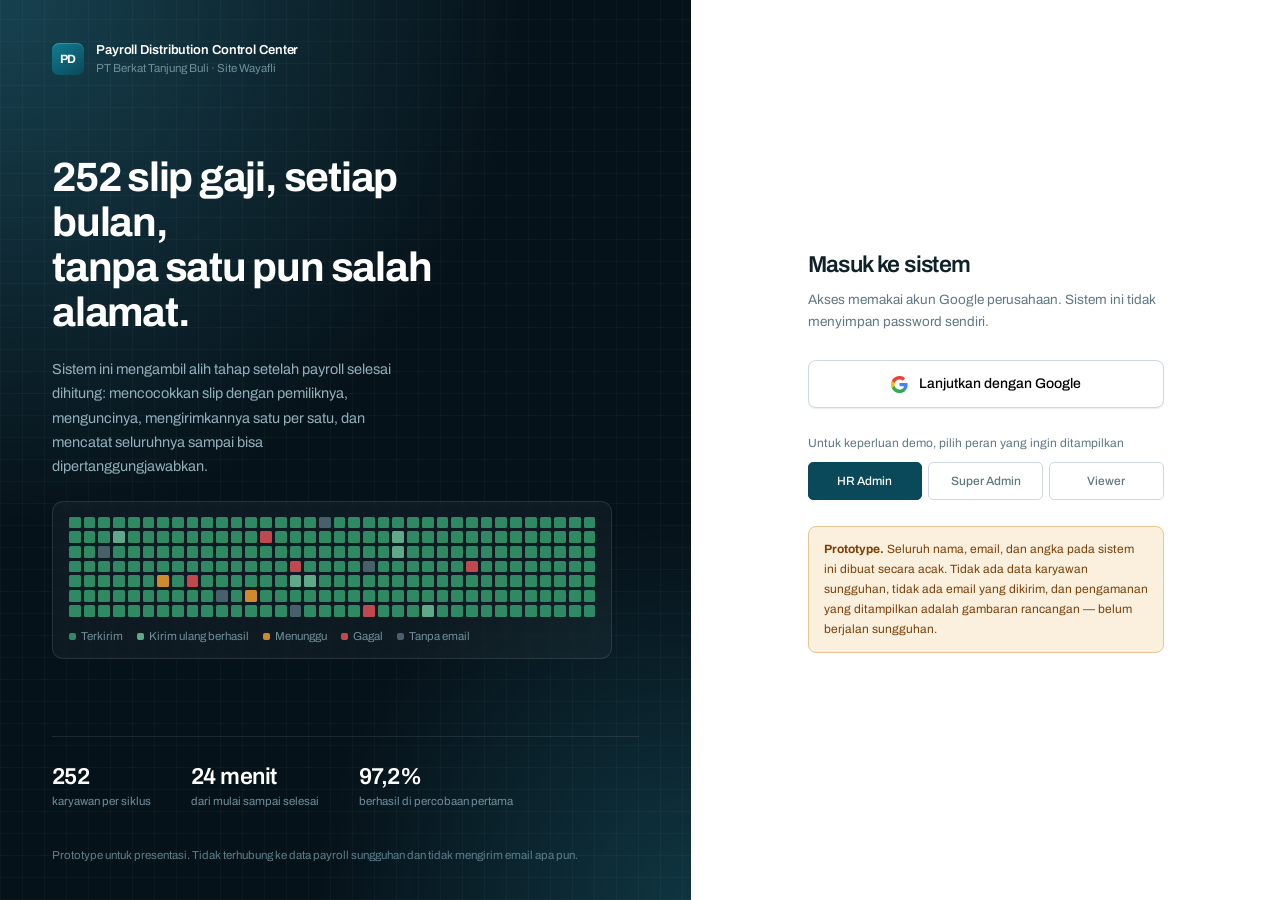
==== index.html @ 2fb419b3 "Add files via upload" ====
<!DOCTYPE html>
<html lang="id">
<head>
<!-- =====================================================================
     VERSI SATU BERKAS — seluruh CSS dan JavaScript sudah di dalam sini.
     Cukup unggah berkas ini saja. Tidak butuh folder assets.
     Dihasilkan oleh build.py dari src/index.src.html + assets/
     ===================================================================== -->
<!-- =====================================================================
     VERSI SATU BERKAS — seluruh CSS dan JavaScript sudah di dalam sini.
     Cukup unggah berkas ini saja. Tidak butuh folder assets.
     Kode sumber terpisah ada di folder assets/ untuk pengembangan lanjutan.
     ===================================================================== -->
<meta charset="utf-8">
<meta name="viewport" content="width=device-width, initial-scale=1">
<title>Payroll Distribution Control Center — PT Berkat Tanjung Buli</title>
<meta name="description" content="Prototype sistem distribusi dan pemantauan slip gaji. Seluruh data pada halaman ini adalah data contoh.">
<meta name="robots" content="noindex">
<link rel="icon" href="data:image/svg+xml,<svg xmlns='http://www.w3.org/2000/svg' viewBox='0 0 32 32'><rect width='32' height='32' rx='6' fill='%230e6b7e'/><text x='16' y='22' font-family='system-ui' font-size='14' font-weight='700' fill='white' text-anchor='middle'>PD</text></svg>">
<link rel="preconnect" href="https://fonts.googleapis.com">
<link rel="preconnect" href="https://fonts.gstatic.com" crossorigin>
<link rel="stylesheet" href="https://fonts.googleapis.com/css2?family=Archivo:wght@400;500;600;700&family=IBM+Plex+Mono:wght@400;500&display=swap">
<style>
/* ==========================================================================
   Payroll Distribution Control Center
   PT Berkat Tanjung Buli · prototype

   Arah desain: ruang kendali industrial, bukan dashboard SaaS generik.
   Tipografi Archivo — grotesque yang dipakai pada papan penanda dan rambu,
   dipasangkan dengan IBM Plex Mono untuk kode alat dan ID karyawan.
   ========================================================================== */

:root {
  /* Petrol gelap — diambil dari warna baja teroksidasi */
  --ink-950: #061219;
  --ink-900: #0a1b23;
  --ink-800: #102b35;
  --ink-750: #143a47;
  --ink-700: #1a4756;
  --ink-600: #2a6072;

  --petrol-700: #0a4959;
  --petrol-600: #0d6274;
  --petrol-500: #117d93;
  --petrol-400: #2a9cb3;
  --petrol-100: #cfe6eb;
  --petrol-050: #ecf5f7;

  --paper: #eff3f4;
  --surface: #ffffff;
  --surface-2: #f7fafb;
  --line: #e2e9ec;
  --line-2: #ccd9de;

  --text: #0f2129;
  --text-2: #3c5661;
  --muted: #5f7883;
  --faint: #8ca2ac;

  --green: #17694a;
  --green-500: #2f8a63;
  --green-bg: #e4f2eb;
  --green-line: #a6d3c0;
  --ochre: #a8570a;
  --ochre-500: #d08a2e;
  --ochre-bg: #fbefdd;
  --ochre-line: #e7c694;
  --red: #9e2229;
  --red-500: #c0484f;
  --red-bg: #fbeaeb;
  --red-line: #e5b4b7;
  --blue: #1d5a9e;
  --blue-bg: #e8f0f8;
  --blue-line: #b5cae4;
  --slate-bg: #e6ecef;

  --r-sm: 5px;
  --r: 8px;
  --r-lg: 11px;
  --r-pill: 999px;

  --rail: 244px;
  --topbar: 62px;

  --sh-1: 0 1px 2px rgba(10, 27, 35, .05), 0 1px 1px rgba(10, 27, 35, .03);
  --sh-2: 0 2px 6px rgba(10, 27, 35, .07), 0 1px 2px rgba(10, 27, 35, .04);
  --sh-3: 0 18px 44px rgba(6, 18, 25, .2), 0 4px 12px rgba(6, 18, 25, .12);

  --font: 'Archivo', ui-sans-serif, -apple-system, BlinkMacSystemFont, 'Segoe UI', Roboto, Arial, sans-serif;
  --mono: 'IBM Plex Mono', ui-monospace, SFMono-Regular, Menlo, Consolas, monospace;
}

* { box-sizing: border-box; }
html, body { height: 100%; }

body {
  margin: 0;
  font-family: var(--font);
  background: var(--paper);
  color: var(--text);
  font-size: 13.5px;
  line-height: 1.55;
  -webkit-font-smoothing: antialiased;
  -moz-osx-font-smoothing: grayscale;
}

table, .num, .kpi-value, .metric b, input, .badge, .col-code, .col-num,
.stat b, .run-stat b, .ctx-item b { font-variant-numeric: tabular-nums; }

h1, h2, h3, h4 { margin: 0; font-weight: 600; letter-spacing: -.014em; }
p { margin: 0 0 10px; }
a { color: var(--petrol-600); }

:focus-visible {
  outline: 2px solid var(--petrol-500);
  outline-offset: 2px;
  border-radius: 3px;
}

@media (prefers-reduced-motion: reduce) {
  *, *::before, *::after {
    animation-duration: .001ms !important;
    animation-iteration-count: 1 !important;
    transition-duration: .001ms !important;
  }
}

/* ==========================================================================
   HALAMAN DEPAN
   ========================================================================== */

.signin {
  min-height: 100vh;
  display: grid;
  grid-template-columns: 1.08fr .92fr;
  background: var(--ink-950);
}

.signin-brand {
  padding: 40px 52px 36px;
  color: #b9d2d9;
  display: flex;
  flex-direction: column;
  gap: 34px;
  position: relative;
  overflow: hidden;
  background:
    radial-gradient(130% 100% at 0% 0%, #17414f 0%, rgba(6, 18, 25, 0) 58%),
    radial-gradient(90% 70% at 100% 100%, #0f3541 0%, rgba(6, 18, 25, 0) 60%),
    var(--ink-950);
}

/* Kisi halus di latar — meniru papan penanda logam berlubang */
.signin-brand::before {
  content: "";
  position: absolute;
  inset: 0;
  background-image:
    repeating-linear-gradient(90deg, rgba(255, 255, 255, .028) 0 1px, transparent 1px 22px),
    repeating-linear-gradient(0deg, rgba(255, 255, 255, .028) 0 1px, transparent 1px 22px);
  pointer-events: none;
}
.signin-brand > * { position: relative; z-index: 1; }

.signin-mark { display: flex; align-items: center; gap: 12px; }
.signin-mark-text b {
  display: block;
  color: #fff;
  font-weight: 600;
  font-size: 13px;
  letter-spacing: -.008em;
}
.signin-mark-text span { display: block; font-size: 11.5px; color: #6d8f9a; }

.signin-hero { flex: 1; display: flex; flex-direction: column; justify-content: center; gap: 22px; }

.signin-hero h1 {
  font-size: clamp(30px, 3.2vw, 44px);
  line-height: 1.1;
  font-weight: 700;
  color: #fff;
  letter-spacing: -.03em;
  max-width: 17ch;
}
.signin-hero h1 em {
  font-style: normal;
  display: block;
}
.signin-hero > p {
  font-size: 14.5px;
  line-height: 1.68;
  color: #92b0ba;
  max-width: 46ch;
  margin: 0;
}

/* Papan sel dipakai sebagai gambar utama — inilah produknya */
.hero-board-wrap {
  border: 1px solid rgba(255, 255, 255, .1);
  border-radius: var(--r-lg);
  padding: 15px 16px 13px;
  background: rgba(255, 255, 255, .035);
  backdrop-filter: blur(2px);
  max-width: 560px;
}
.hero-board {
  display: grid;
  grid-template-columns: repeat(36, 1fr);
  gap: 3px;
  margin-bottom: 11px;
}
.hero-board i {
  display: block;
  aspect-ratio: 1;
  border-radius: 1.5px;
  background: #2f8a63;
  opacity: 0;
  animation: cellIn .5s ease forwards;
}
.hero-board i[data-s="RETRY_SUCCESS"] { background: #5fa98a; }
.hero-board i[data-s="PENDING"] { background: #d08a2e; }
.hero-board i[data-s="FAILED"] { background: #c0484f; }
.hero-board i[data-s="EXCEPTION"] { background: #47606b; }
@keyframes cellIn { to { opacity: 1; } }

.hero-board-note {
  font-size: 11.5px;
  color: #6d8f9a;
  display: flex;
  flex-wrap: wrap;
  gap: 4px 14px;
}
.hero-board-note span { display: inline-flex; align-items: center; gap: 5px; }
.hero-board-note b { width: 7px; height: 7px; border-radius: 2px; display: inline-block; }

.signin-stats {
  display: flex;
  gap: 40px;
  flex-wrap: wrap;
  padding-top: 26px;
  border-top: 1px solid rgba(255, 255, 255, .09);
}
.signin-stats div b {
  display: block;
  font-size: 23px;
  font-weight: 600;
  color: #fff;
  letter-spacing: -.025em;
  line-height: 1.2;
}
.signin-stats div span { font-size: 11.5px; color: #6d8f9a; }

.signin-foot { font-size: 11.5px; color: #5c7e89; line-height: 1.6; }

/* Panel kanan */
.signin-panel {
  background: var(--surface);
  display: flex;
  align-items: center;
  justify-content: center;
  padding: 44px 40px;
}
.signin-card { width: 100%; max-width: 356px; }
.signin-card h2 { font-size: 23px; letter-spacing: -.026em; margin-bottom: 7px; }
.signin-card > p { color: var(--muted); font-size: 13.5px; line-height: 1.6; margin-bottom: 28px; }

.gbtn {
  width: 100%;
  display: flex;
  align-items: center;
  justify-content: center;
  gap: 11px;
  padding: 12px 16px;
  border: 1px solid var(--line-2);
  background: #fff;
  border-radius: var(--r);
  font: inherit;
  font-size: 14px;
  font-weight: 500;
  cursor: pointer;
  box-shadow: var(--sh-1);
  transition: border-color .14s, box-shadow .14s, transform .06s;
}
.gbtn:hover { border-color: var(--faint); box-shadow: var(--sh-2); }
.gbtn:active { transform: translateY(1px); }

.role-pick { margin-top: 26px; }
.role-pick > span { display: block; font-size: 12px; color: var(--muted); margin-bottom: 9px; }
.role-row { display: flex; gap: 6px; }
.role-row button {
  flex: 1;
  padding: 9px 6px;
  font: inherit;
  font-size: 12px;
  font-weight: 500;
  border: 1px solid var(--line-2);
  background: #fff;
  border-radius: var(--r-sm);
  cursor: pointer;
  color: var(--muted);
  transition: all .14s;
}
.role-row button:hover { border-color: var(--faint); color: var(--text); }
.role-row button[aria-pressed="true"] {
  background: var(--petrol-700);
  border-color: var(--petrol-700);
  color: #fff;
}

.signin-note {
  margin-top: 26px;
  padding: 13px 15px;
  background: var(--ochre-bg);
  border: 1px solid var(--ochre-line);
  border-radius: var(--r);
  font-size: 12px;
  line-height: 1.65;
  color: #7c4108;
}

/* ==========================================================================
   KERANGKA APLIKASI
   ========================================================================== */

.app { display: none; min-height: 100vh; }
.app.is-active { display: grid; grid-template-columns: var(--rail) 1fr; }

.rail {
  background: var(--ink-900);
  color: #9fbcc5;
  display: flex;
  flex-direction: column;
  position: sticky;
  top: 0;
  height: 100vh;
  overflow-y: auto;
  scrollbar-width: thin;
}
.rail::-webkit-scrollbar { width: 6px; }
.rail::-webkit-scrollbar-thumb { background: rgba(255, 255, 255, .12); border-radius: 3px; }

.rail-head {
  padding: 17px 18px;
  border-bottom: 1px solid rgba(255, 255, 255, .07);
  display: flex;
  gap: 11px;
  align-items: center;
}
.logo-mark {
  width: 32px; height: 32px;
  flex: none;
  border-radius: 7px;
  background: linear-gradient(145deg, var(--petrol-500), var(--petrol-700));
  display: grid;
  place-items: center;
  color: #fff;
  font-weight: 700;
  font-size: 12px;
  letter-spacing: -.02em;
  box-shadow: inset 0 1px 0 rgba(255, 255, 255, .18);
}
.rail-title { font-size: 12.5px; font-weight: 600; color: #fff; line-height: 1.32; letter-spacing: -.005em; }
.rail-sub { font-size: 10.5px; color: #64868f; margin-top: 2px; }

.nav { padding: 14px 11px; flex: 1; }
.nav-group { margin-bottom: 18px; }
.nav-group > span {
  display: block;
  font-size: 11px;
  font-weight: 500;
  color: #547680;
  padding: 0 9px 8px;
}
.nav a {
  display: flex;
  align-items: center;
  gap: 10px;
  padding: 8px 10px;
  margin-bottom: 2px;
  border-radius: var(--r-sm);
  color: #9fbcc5;
  text-decoration: none;
  font-size: 13px;
  position: relative;
  transition: background .13s, color .13s;
}
.nav a:hover { background: rgba(255, 255, 255, .06); color: #e0eef1; }
.nav a.is-current {
  background: linear-gradient(90deg, rgba(17, 125, 147, .34), rgba(17, 125, 147, .13));
  color: #fff;
  font-weight: 500;
}
.nav a.is-current::before {
  content: "";
  position: absolute;
  left: -11px; top: 7px; bottom: 7px;
  width: 3px;
  border-radius: 0 3px 3px 0;
  background: var(--petrol-400);
}
.nav a svg { flex: none; opacity: .75; }
.nav a.is-current svg { opacity: 1; color: var(--petrol-400); }
.nav-count {
  margin-left: auto;
  font-size: 10.5px;
  font-weight: 600;
  background: var(--red-500);
  color: #fff;
  border-radius: var(--r-pill);
  padding: 1px 6px;
  min-width: 19px;
  text-align: center;
}

.rail-foot {
  padding: 13px 15px;
  border-top: 1px solid rgba(255, 255, 255, .07);
  font-size: 11px;
  color: #64868f;
}
.rail-user { display: flex; align-items: center; gap: 10px; margin-bottom: 11px; }
.avatar {
  width: 30px; height: 30px;
  border-radius: 50%;
  background: linear-gradient(145deg, var(--ink-600), var(--ink-750));
  display: grid;
  place-items: center;
  color: #d3e6ea;
  font-size: 11px;
  font-weight: 600;
  flex: none;
}
.rail-user b { display: block; color: #dbedf0; font-size: 12.5px; font-weight: 500; }
.rail-user span { font-size: 10.5px; }
.rail-foot button {
  background: none; border: 0; color: #64868f; font: inherit; font-size: 11px;
  padding: 0; cursor: pointer; text-decoration: underline;
}
.rail-foot button:hover { color: #9fbcc5; }

.main { min-width: 0; display: flex; flex-direction: column; }

.topbar {
  min-height: var(--topbar);
  background: rgba(255, 255, 255, .88);
  backdrop-filter: saturate(160%) blur(10px);
  border-bottom: 1px solid var(--line);
  display: flex;
  align-items: center;
  gap: 14px;
  padding: 0 26px;
  position: sticky;
  top: 0;
  z-index: 40;
}
.topbar h1 { font-size: 17px; letter-spacing: -.022em; }
.topbar-context { margin-left: auto; display: flex; align-items: center; gap: 22px; }
.ctx-item { display: flex; flex-direction: column; line-height: 1.34; }
.ctx-item span { font-size: 10.5px; color: var(--faint); }
.ctx-item b { font-weight: 600; color: var(--text); font-size: 12.5px; }

.demo-flag {
  display: inline-flex; align-items: center; gap: 6px;
  background: var(--ochre-bg);
  border: 1px solid var(--ochre-line);
  color: #7c4108;
  font-size: 11px; font-weight: 600;
  padding: 3px 10px;
  border-radius: var(--r-pill);
}
.demo-flag i {
  width: 6px; height: 6px; border-radius: 50%;
  background: var(--ochre-500); font-style: normal;
}

.view { padding: 24px 26px 64px; flex: 1; }
.view-intro { max-width: 76ch; color: var(--muted); font-size: 13.5px; line-height: 1.68; margin-bottom: 20px; }

/* ==========================================================================
   KARTU
   ========================================================================== */

.card {
  background: var(--surface);
  border: 1px solid var(--line);
  border-radius: var(--r-lg);
  box-shadow: var(--sh-1);
}
.card-head {
  padding: 15px 18px;
  border-bottom: 1px solid var(--line);
  display: flex;
  align-items: center;
  gap: 12px;
}
.card-head h3 { font-size: 14px; letter-spacing: -.012em; }
.card-head p { margin: 3px 0 0; font-size: 12.5px; color: var(--muted); line-height: 1.5; }
.card-head .spacer { margin-left: auto; }
.card-body { padding: 18px; }

.grid { display: grid; gap: 16px; }
.g-4 { grid-template-columns: repeat(4, minmax(0, 1fr)); }
.g-3 { grid-template-columns: repeat(3, minmax(0, 1fr)); }
.g-2 { grid-template-columns: repeat(2, minmax(0, 1fr)); }
.g-3-1 { grid-template-columns: minmax(0, 2.05fr) minmax(0, 1fr); }
.g-1-1 { grid-template-columns: minmax(0, 1fr) minmax(0, 1fr); }
.stack { display: grid; gap: 16px; }

/* KPI */
.kpi {
  background: var(--surface);
  border: 1px solid var(--line);
  border-radius: var(--r-lg);
  padding: 15px 17px 16px;
  box-shadow: var(--sh-1);
}
.kpi-label {
  font-size: 12px;
  color: var(--muted);
  display: flex;
  align-items: center;
  gap: 7px;
}
.kpi-label::before {
  content: "";
  width: 7px; height: 7px;
  border-radius: 50%;
  background: var(--line-2);
  flex: none;
}
.kpi.k-main .kpi-label::before { background: var(--petrol-500); }
.kpi.k-good .kpi-label::before { background: var(--green-500); }
.kpi.k-warn .kpi-label::before { background: var(--ochre-500); }
.kpi.k-bad .kpi-label::before { background: var(--red-500); }
.kpi-value {
  font-size: 31px;
  font-weight: 600;
  letter-spacing: -.035em;
  line-height: 1.14;
  margin-top: 5px;
}
.kpi-foot { font-size: 11.5px; color: var(--faint); margin-top: 3px; }
.kpi-foot b { color: var(--text-2); font-weight: 600; }

/* ==========================================================================
   PAPAN SEL
   ========================================================================== */

.board-wrap { padding: 18px; }
.board {
  display: grid;
  grid-template-columns: repeat(auto-fill, minmax(14px, 1fr));
  gap: 3px;
}
.board i {
  display: block;
  aspect-ratio: 1;
  border-radius: 2px;
  background: var(--slate-bg);
  transition: transform .12s ease;
  cursor: pointer;
}
.board i[data-s="SENT"] { background: var(--green-500); }
.board i[data-s="RETRY_SUCCESS"] { background: #5fa98a; }
.board i[data-s="PENDING"] { background: var(--ochre-500); }
.board i[data-s="FAILED"] { background: var(--red-500); }
.board i[data-s="QUEUED"] { background: #c6d2d7; }
.board i[data-s="EXCEPTION"] {
  background: repeating-linear-gradient(45deg, #b4c3c9 0 2px, #e2e9ec 2px 4px);
}
.board i:hover {
  transform: scale(1.7);
  position: relative;
  z-index: 2;
  box-shadow: 0 2px 7px rgba(6, 18, 25, .3);
}
.board i.is-fresh { animation: pop .34s ease; }
@keyframes pop {
  0% { transform: scale(.25); opacity: .25; }
  62% { transform: scale(1.55); }
  100% { transform: scale(1); opacity: 1; }
}

.board-legend {
  display: flex; flex-wrap: wrap; gap: 8px 18px;
  padding: 13px 18px;
  border-top: 1px solid var(--line);
  font-size: 11.5px;
  color: var(--muted);
}
.board-legend span { display: inline-flex; align-items: center; gap: 6px; }
.board-legend b { width: 9px; height: 9px; border-radius: 2px; display: inline-block; }

.segbar {
  display: flex; height: 9px;
  border-radius: var(--r-pill);
  overflow: hidden;
  background: var(--slate-bg);
}
.segbar > span { display: block; height: 100%; }
.seg-sent { background: var(--green-500); }
.seg-retry { background: #5fa98a; }
.seg-pending { background: var(--ochre-500); }
.seg-failed { background: var(--red-500); }
.seg-queued { background: #c6d2d7; }

.divbar { display: grid; gap: 11px; }
.divbar-row {
  display: grid;
  grid-template-columns: 160px 1fr 72px;
  align-items: center; gap: 14px; font-size: 12.5px;
}
.divbar-row > span:first-child {
  color: var(--text-2);
  overflow: hidden; text-overflow: ellipsis; white-space: nowrap;
}
.divbar-row > span:last-child { text-align: right; color: var(--muted); font-size: 11.5px; }

/* ==========================================================================
   BADGE
   ========================================================================== */

.badge {
  display: inline-flex; align-items: center; gap: 5px;
  font-size: 10.5px; font-weight: 600;
  padding: 3px 9px;
  border-radius: var(--r-pill);
  border: 1px solid transparent;
  white-space: nowrap;
  letter-spacing: .02em;
}
.b-sent { background: var(--green-bg); color: var(--green); border-color: var(--green-line); }
.b-pending { background: var(--ochre-bg); color: var(--ochre); border-color: var(--ochre-line); }
.b-failed { background: var(--red-bg); color: var(--red); border-color: var(--red-line); }
.b-retrying { background: var(--blue-bg); color: var(--blue); border-color: var(--blue-line); }
.b-neutral { background: var(--slate-bg); color: var(--muted); border-color: var(--line-2); }
.b-info { background: var(--petrol-050); color: var(--petrol-700); border-color: var(--petrol-100); }
.dot { width: 5px; height: 5px; border-radius: 50%; background: currentColor; flex: none; }

.chip {
  display: inline-block; font-size: 11px;
  padding: 1px 8px;
  border-radius: var(--r-pill);
  background: var(--surface-2);
  border: 1px solid var(--line);
  color: var(--muted);
}

/* ==========================================================================
   TABEL
   ========================================================================== */

.table-scroll { overflow-x: auto; }
table.data { width: 100%; border-collapse: collapse; font-size: 12.5px; }
table.data thead th {
  text-align: left;
  font-weight: 600;
  font-size: 11.5px;
  color: var(--muted);
  padding: 10px 14px;
  border-bottom: 1px solid var(--line);
  background: var(--surface-2);
  white-space: nowrap;
  position: sticky; top: 0; z-index: 1;
}
table.data thead th.sortable { cursor: pointer; user-select: none; }
table.data thead th.sortable:hover { color: var(--text); background: #f0f5f6; }
table.data thead th .arrow { opacity: .5; font-size: 8px; margin-left: 4px; }
table.data tbody td {
  padding: 11px 14px;
  border-bottom: 1px solid var(--line);
  vertical-align: middle;
}
table.data tbody tr:last-child td { border-bottom: 0; }
table.data tbody tr:hover { background: var(--surface-2); }
table.data tbody tr.clickable { cursor: pointer; }
table.data .col-code { font-family: var(--mono); font-size: 11px; color: var(--muted); white-space: nowrap; }
table.data .col-name { font-weight: 500; }
table.data .col-email { color: var(--muted); max-width: 220px; overflow: hidden; text-overflow: ellipsis; white-space: nowrap; }
table.data .col-actions { text-align: right; white-space: nowrap; }
table.data .col-num { text-align: right; }

.table-foot {
  display: flex; align-items: center; gap: 12px;
  padding: 11px 16px;
  border-top: 1px solid var(--line);
  font-size: 12px; color: var(--muted);
  flex-wrap: wrap;
}
.pager { margin-left: auto; display: flex; gap: 4px; align-items: center; }
.pager button {
  min-width: 29px; height: 29px; padding: 0 8px;
  border: 1px solid var(--line-2);
  background: #fff;
  border-radius: var(--r-sm);
  font: inherit; font-size: 12px;
  cursor: pointer; color: var(--text);
  transition: all .13s;
}
.pager button:hover:not(:disabled) { background: var(--surface-2); border-color: var(--faint); }
.pager button[aria-current="true"] {
  background: var(--petrol-700); border-color: var(--petrol-700);
  color: #fff; font-weight: 600;
}
.pager button:disabled { opacity: .38; cursor: not-allowed; }

/* ==========================================================================
   KONTROL
   ========================================================================== */

.filters {
  display: flex; flex-wrap: wrap; gap: 8px;
  padding: 13px 16px;
  border-bottom: 1px solid var(--line);
  background: var(--surface-2);
  border-radius: var(--r-lg) var(--r-lg) 0 0;
  align-items: center;
}
.field { display: flex; flex-direction: column; gap: 5px; }
.field > label { font-size: 11.5px; color: var(--muted); }

input[type="text"], input[type="search"], input[type="number"],
input[type="time"], select, textarea {
  font: inherit; font-size: 12.5px;
  padding: 7px 10px;
  border: 1px solid var(--line-2);
  border-radius: var(--r-sm);
  background: #fff; color: var(--text);
  min-height: 34px;
  transition: border-color .13s, box-shadow .13s;
}
input:focus, select:focus, textarea:focus {
  border-color: var(--petrol-500); outline: none;
  box-shadow: 0 0 0 3px rgba(17, 125, 147, .14);
}
input[disabled], select[disabled] { background: var(--surface-2); color: var(--faint); cursor: not-allowed; }
.search-field { position: relative; }
.search-field input { padding-left: 31px; width: 244px; }
.search-field svg { position: absolute; left: 9px; top: 50%; transform: translateY(-50%); pointer-events: none; opacity: .45; }

.btn {
  display: inline-flex; align-items: center; justify-content: center; gap: 7px;
  font: inherit; font-size: 12.5px; font-weight: 500;
  padding: 7px 14px;
  min-height: 34px;
  border-radius: var(--r-sm);
  border: 1px solid var(--line-2);
  background: #fff; color: var(--text);
  cursor: pointer; white-space: nowrap;
  box-shadow: var(--sh-1);
  transition: background .13s, border-color .13s, transform .06s;
}
.btn:hover:not(:disabled) { background: var(--surface-2); border-color: var(--faint); }
.btn:active:not(:disabled) { transform: translateY(1px); }
.btn:disabled { opacity: .42; cursor: not-allowed; box-shadow: none; }
.btn-primary { background: var(--petrol-700); border-color: var(--petrol-700); color: #fff; }
.btn-primary:hover:not(:disabled) { background: var(--petrol-600); border-color: var(--petrol-600); }
.btn-danger { background: var(--red); border-color: var(--red); color: #fff; }
.btn-danger:hover:not(:disabled) { background: #85181e; border-color: #85181e; }
.btn-sm { font-size: 11.5px; padding: 5px 10px; min-height: 28px; }
.btn-link { border: 0; background: none; color: var(--petrol-600); padding: 3px 5px; min-height: 0; box-shadow: none; text-decoration: underline; }
.btn-row { display: flex; gap: 8px; flex-wrap: wrap; }
a.btn { text-decoration: none; }

.switch { display: flex; align-items: flex-start; gap: 12px; padding: 13px 0; border-bottom: 1px solid var(--line); }
.switch:last-child { border-bottom: 0; }
.switch-copy { flex: 1; }
.switch-copy b { display: block; font-size: 13px; font-weight: 600; }
.switch-copy span { font-size: 12px; color: var(--muted); line-height: 1.5; }
.toggle {
  position: relative;
  width: 40px; height: 23px;
  border-radius: var(--r-pill);
  background: var(--line-2);
  border: 0; cursor: pointer; flex: none; padding: 0;
  transition: background .18s;
}
.toggle::after {
  content: "";
  position: absolute; top: 3px; left: 3px;
  width: 17px; height: 17px;
  border-radius: 50%;
  background: #fff;
  box-shadow: 0 1px 2px rgba(0, 0, 0, .2);
  transition: transform .18s;
}
.toggle[aria-checked="true"] { background: var(--petrol-600); }
.toggle[aria-checked="true"]::after { transform: translateX(17px); }
.toggle:disabled { opacity: .5; cursor: not-allowed; }

/* ==========================================================================
   DAFTAR
   ========================================================================== */

.checklist { display: grid; }
.check-row {
  display: grid; grid-template-columns: 22px 1fr auto;
  gap: 12px; align-items: center;
  padding: 12px 18px;
  border-bottom: 1px solid var(--line);
}
.check-row:last-child { border-bottom: 0; }
.check-row b { font-weight: 500; font-size: 13px; }
.check-row span { font-size: 12px; color: var(--muted); }
.tick { width: 20px; height: 20px; border-radius: 50%; display: grid; place-items: center; flex: none; }
.tick-ok { background: var(--green-bg); color: var(--green); }
.tick-warn { background: var(--ochre-bg); color: var(--ochre); }
.tick-bad { background: var(--red-bg); color: var(--red); }

.activity { display: grid; }
.act-row {
  display: grid; grid-template-columns: 52px 1fr;
  gap: 13px;
  padding: 12px 18px;
  border-bottom: 1px solid var(--line);
  font-size: 12.5px;
}
.act-row:last-child { border-bottom: 0; }
.act-time { color: var(--faint); font-size: 11px; font-family: var(--mono); }
.act-body b { font-weight: 600; }
.act-body span { display: block; color: var(--muted); font-size: 11.5px; margin-top: 2px; line-height: 1.5; }

.notice {
  display: flex; gap: 11px;
  padding: 13px 15px;
  border-radius: var(--r);
  border: 1px solid;
  font-size: 12.5px; line-height: 1.6;
  align-items: flex-start;
}
.notice svg { flex: none; margin-top: 2px; }
.notice b { display: block; margin-bottom: 3px; }
.n-warn { background: var(--ochre-bg); border-color: var(--ochre-line); color: #7c4108; }
.n-bad { background: var(--red-bg); border-color: var(--red-line); color: #7a171d; }
.n-ok { background: var(--green-bg); border-color: var(--green-line); color: #114e37; }
.n-info { background: var(--petrol-050); border-color: var(--petrol-100); color: #093f4c; }

.empty { padding: 52px 24px; text-align: center; color: var(--muted); }
.empty svg { opacity: .3; margin-bottom: 12px; }
.empty b { display: block; font-size: 14px; color: var(--text); margin-bottom: 5px; }
.empty p { font-size: 12.5px; max-width: 44ch; margin: 0 auto; line-height: 1.6; }

.defs { display: grid; grid-template-columns: repeat(auto-fit, minmax(165px, 1fr)); gap: 15px 22px; }
.def span { display: block; font-size: 11.5px; color: var(--muted); }
.def b { font-weight: 600; font-size: 13px; }

.metric-row { display: flex; gap: 26px; flex-wrap: wrap; }
.metric span { display: block; font-size: 11.5px; color: var(--muted); }
.metric b { font-size: 21px; font-weight: 600; letter-spacing: -.026em; }

/* ==========================================================================
   MODAL · PANEL · TOAST
   ========================================================================== */

.scrim {
  position: fixed; inset: 0;
  background: rgba(6, 18, 25, .5);
  backdrop-filter: blur(2px);
  display: none; z-index: 90;
}
.scrim.is-open { display: block; animation: fade .16s ease; }
@keyframes fade { from { opacity: 0; } }

.modal {
  position: fixed; z-index: 100;
  top: 50%; left: 50%;
  transform: translate(-50%, -50%);
  width: min(560px, calc(100vw - 32px));
  max-height: calc(100vh - 56px);
  overflow: auto;
  background: var(--surface);
  border-radius: var(--r-lg);
  box-shadow: var(--sh-3);
  display: none;
}
.modal.is-open { display: block; animation: rise .18s cubic-bezier(.2, .8, .3, 1); }
@keyframes rise { from { opacity: 0; transform: translate(-50%, -46%); } }
.modal.wide { width: min(780px, calc(100vw - 32px)); }
.modal-head { padding: 18px 20px 14px; border-bottom: 1px solid var(--line); }
.modal-head h3 { font-size: 16px; letter-spacing: -.018em; }
.modal-head p { margin: 4px 0 0; font-size: 12.5px; color: var(--muted); }
.modal-body { padding: 20px; }
.modal-foot {
  padding: 14px 20px;
  border-top: 1px solid var(--line);
  display: flex; gap: 8px; justify-content: flex-end;
  background: var(--surface-2);
  border-radius: 0 0 var(--r-lg) var(--r-lg);
  position: sticky; bottom: 0;
}

.drawer {
  position: fixed; z-index: 100;
  top: 0; right: 0; bottom: 0;
  width: min(540px, 100vw);
  background: var(--surface);
  box-shadow: var(--sh-3);
  display: none; flex-direction: column;
}
.drawer.is-open { display: flex; animation: slideIn .2s cubic-bezier(.2, .8, .3, 1); }
@keyframes slideIn { from { transform: translateX(22px); opacity: 0; } }
.drawer-head { padding: 18px 20px; border-bottom: 1px solid var(--line); display: flex; gap: 12px; align-items: flex-start; }
.drawer-head h3 { font-size: 16px; letter-spacing: -.018em; }
.drawer-head p { margin: 3px 0 0; font-size: 12.5px; color: var(--muted); }
.drawer-body { padding: 20px; overflow-y: auto; flex: 1; }
.icon-btn {
  margin-left: auto; background: none; border: 0; cursor: pointer;
  color: var(--muted); padding: 4px; border-radius: var(--r-sm); line-height: 0;
}
.icon-btn:hover { background: var(--surface-2); color: var(--text); }

.toasts {
  position: fixed; z-index: 200;
  right: 20px; bottom: 20px;
  display: grid; gap: 9px;
  width: min(372px, calc(100vw - 40px));
}
.toast {
  background: var(--ink-900);
  color: #e3eff1;
  border-radius: var(--r);
  padding: 12px 15px;
  font-size: 12.5px;
  box-shadow: var(--sh-3);
  display: flex; gap: 10px; align-items: flex-start;
  animation: toastIn .22s cubic-bezier(.2, .8, .3, 1);
}
@keyframes toastIn { from { opacity: 0; transform: translateY(8px); } }
.toast b { display: block; font-weight: 600; margin-bottom: 2px; }
.toast span { color: #9fbcc5; line-height: 1.5; }
.toast.t-ok { border-left: 3px solid #49b285; }
.toast.t-bad { border-left: 3px solid var(--red-500); }
.toast.t-info { border-left: 3px solid var(--petrol-400); }

/* Pratinjau email */
.mail { border: 1px solid var(--line); border-radius: var(--r); overflow: hidden; font-size: 13px; }
.mail-head { background: var(--surface-2); padding: 13px 15px; border-bottom: 1px solid var(--line); display: grid; gap: 5px; }
.mail-head div { display: grid; grid-template-columns: 66px 1fr; font-size: 12px; }
.mail-head span { color: var(--muted); }
.mail-body { padding: 17px 15px; line-height: 1.72; }
.mail-attach {
  margin: 0 15px 17px;
  border: 1px solid var(--line);
  border-radius: var(--r-sm);
  padding: 10px 12px;
  display: flex; gap: 11px; align-items: center;
  background: var(--surface-2); font-size: 12px;
}
.mail-attach b { display: block; font-family: var(--mono); font-size: 11px; font-weight: 500; }
.mail-attach span { color: var(--muted); font-size: 11px; }

/* Distribusi berjalan */
.run-stat { display: flex; gap: 28px; flex-wrap: wrap; margin-bottom: 16px; }
.run-stat div span { display: block; font-size: 11.5px; color: var(--muted); }
.run-stat div b { font-size: 23px; font-weight: 600; letter-spacing: -.028em; }
.run-log {
  margin-top: 16px; max-height: 172px; overflow-y: auto;
  border: 1px solid var(--line); border-radius: var(--r-sm);
  background: var(--surface-2);
  font-family: var(--mono); font-size: 10.5px; line-height: 1.8;
  padding: 10px 12px;
}
.run-log div { color: var(--muted); }
.run-log div b { color: var(--text); font-weight: 500; }
.run-log .l-bad { color: var(--red); }

/* Linimasa */
.tl { display: grid; }
.tl-row { display: grid; grid-template-columns: 13px 1fr; gap: 13px; }
.tl-mark { display: flex; flex-direction: column; align-items: center; }
.tl-mark i { width: 9px; height: 9px; border-radius: 50%; background: var(--line-2); margin-top: 6px; flex: none; }
.tl-mark i.ok { background: var(--green-500); }
.tl-mark i.bad { background: var(--red-500); }
.tl-mark i.warn { background: var(--ochre-500); }
.tl-mark s { flex: 1; width: 1px; background: var(--line); display: block; }
.tl-body { padding-bottom: 15px; font-size: 12.5px; }
.tl-body b { font-weight: 600; }
.tl-body span { display: block; color: var(--muted); font-size: 11.5px; }

/* Lembur */
.ot-track { height: 18px; background: var(--slate-bg); border-radius: var(--r-sm); overflow: hidden; position: relative; }
.ot-fill { height: 100%; background: var(--petrol-600); transition: width .4s ease; }
.ot-fill.over { background: var(--ochre-500); }
.ot-fill.way-over { background: var(--red-500); }
.ot-label { position: absolute; left: 9px; top: 0; font-size: 11px; color: #fff; font-weight: 500; }

details summary::-webkit-details-marker { display: none; }
details summary { list-style: none; }

/* ==========================================================================
   RESPONSIF
   ========================================================================== */

@media (max-width: 1240px) {
  .g-4 { grid-template-columns: repeat(2, minmax(0, 1fr)); }
  .g-3, .g-3-1, .g-1-1 { grid-template-columns: minmax(0, 1fr); }
}

@media (max-width: 1040px) {
  .signin { grid-template-columns: 1fr; }
  .signin-brand { padding: 30px 28px 28px; gap: 24px; }
  .signin-hero h1 { font-size: 30px; max-width: none; }
  .signin-hero > p { font-size: 13.5px; }
  .hero-board-wrap { max-width: none; }
  .hero-board { grid-template-columns: repeat(28, 1fr); }
  .signin-stats { gap: 26px; padding-top: 20px; }
  .signin-stats div b { font-size: 19px; }
  .signin-panel { padding: 34px 28px 44px; align-items: flex-start; }
  .signin-card { max-width: 420px; margin: 0 auto; }
}

@media (max-width: 900px) {
  .app.is-active { grid-template-columns: 1fr; }
  .rail { position: relative; height: auto; }
  .nav { display: grid; grid-template-columns: repeat(2, 1fr); gap: 0 10px; }
  .nav-group { grid-column: 1 / -1; margin-bottom: 10px; }
  .nav-group > span { padding-bottom: 6px; }
  .nav a.is-current::before { display: none; }
  .topbar-context { display: none; }
  .g-2 { grid-template-columns: minmax(0, 1fr); }
  .view { padding: 18px 16px 52px; }
  .topbar { padding: 0 16px; min-height: 56px; }
  .topbar h1 { font-size: 15.5px; }
  .divbar-row { grid-template-columns: 112px 1fr 58px; gap: 10px; }
  .drawer { width: 100vw; }
}

@media (max-width: 620px) {
  .g-4 { grid-template-columns: minmax(0, 1fr); }
  .search-field input { width: 100%; }
  .filters { flex-direction: column; align-items: stretch; }
  .filters > div[style], .filters select { width: 100%; }
  .signin-hero h1 { font-size: 26px; }
  .hero-board { grid-template-columns: repeat(21, 1fr); }
  .card-head { flex-wrap: wrap; }
  .metric-row { gap: 18px; }
  .modal-body, .drawer-body { padding: 16px; }
  .toasts { right: 12px; left: 12px; bottom: 12px; width: auto; }
}

@media print {
  .rail, .topbar, .filters, .table-foot, .btn, .toasts { display: none !important; }
  .app.is-active { grid-template-columns: 1fr; }
  .card { box-shadow: none; break-inside: avoid; }
  body { background: #fff; }
}

/* ==========================================================================
   PEMILIH PERIODE
   ========================================================================== */

.period-bar {
  display: flex; align-items: flex-end; gap: 16px; flex-wrap: wrap;
  padding: 14px 16px;
  background: var(--surface);
  border: 1px solid var(--line);
  border-radius: var(--r-lg);
  box-shadow: var(--sh-1);
  margin-bottom: 16px;
}
.period-pick { display: flex; flex-direction: column; gap: 5px; }
.period-pick label { font-size: 11.5px; color: var(--muted); }
.period-pick select { min-width: 292px; font-weight: 500; }
.period-meta { margin-left: auto; display: flex; align-items: center; gap: 9px; }

/* ==========================================================================
   DEMOGRAFI
   ========================================================================== */

.split-bar {
  display: flex; height: 34px;
  border-radius: var(--r-sm);
  overflow: hidden;
  background: var(--slate-bg);
}
.split-bar > span {
  display: grid; place-items: center;
  font-size: 12px; font-weight: 600; color: #fff;
  min-width: 0;
}
.sp-m { background: var(--petrol-600); }
.sp-f { background: var(--ochre-500); }

.split-key { display: flex; gap: 22px; margin-top: 12px; font-size: 12.5px; color: var(--muted); }
.split-key span { display: inline-flex; align-items: center; gap: 7px; }
.split-key strong { color: var(--text); font-weight: 600; }
.split-key b { width: 10px; height: 10px; border-radius: 2px; display: inline-block; }
.k-m { background: var(--petrol-600); }
.k-f { background: var(--ochre-500); }

.age-bars { display: grid; gap: 9px; }
.age-row {
  display: grid; grid-template-columns: 54px 1fr 74px;
  align-items: center; gap: 12px; font-size: 12.5px;
}
.age-row > span:first-child { color: var(--text-2); }
.age-row > span:last-child { text-align: right; color: var(--text); font-weight: 500; }
.age-row em { font-style: normal; color: var(--faint); font-weight: 400; font-size: 11px; }
.age-track { height: 17px; background: var(--slate-bg); border-radius: var(--r-sm); overflow: hidden; }
.age-fill { height: 100%; background: var(--petrol-600); border-radius: var(--r-sm); }

.sex-tag {
  display: inline-grid; place-items: center;
  width: 20px; height: 20px;
  border-radius: 50%;
  font-size: 10.5px; font-weight: 600;
}
.s-L { background: var(--petrol-050); color: var(--petrol-700); }
.s-P { background: var(--ochre-bg); color: var(--ochre); }

/* ==========================================================================
   FORMULIR & PERHITUNGAN
   ========================================================================== */

.form-grid { display: grid; grid-template-columns: repeat(2, minmax(0, 1fr)); gap: 13px 16px; }
.form-sep {
  font-size: 12.5px; font-weight: 600;
  margin: 22px 0 12px;
  padding-bottom: 8px;
  border-bottom: 1px solid var(--line);
  color: var(--text-2);
}

.calc {
  display: grid;
  grid-template-columns: repeat(3, minmax(0, 1fr));
  gap: 1px;
  background: var(--line);
  border: 1px solid var(--line);
  border-radius: var(--r);
  overflow: hidden;
}
.calc-col { background: var(--surface); padding: 14px 15px; }
.calc-head {
  font-size: 11px; font-weight: 600; color: var(--muted);
  margin-bottom: 10px;
}
.calc-row {
  display: flex; justify-content: space-between; gap: 10px;
  padding: 5px 0;
  font-size: 12px;
  align-items: baseline;
}
.calc-row > span { color: var(--muted); min-width: 0; }
.calc-row em {
  font-style: normal; display: block;
  font-size: 10.5px; color: var(--faint);
}
.calc-row > b { font-weight: 500; white-space: nowrap; font-variant-numeric: tabular-nums; }
.calc-total {
  border-top: 1px solid var(--line);
  margin-top: 7px; padding-top: 9px;
}
.calc-total > span { color: var(--text); font-weight: 500; }
.calc-total > b { font-weight: 600; }
.calc-net { background: var(--petrol-050); }
.calc-big {
  font-size: 22px; font-weight: 600;
  letter-spacing: -.028em;
  color: var(--petrol-700);
  font-variant-numeric: tabular-nums;
  margin-bottom: 10px;
}
.calc-note { font-size: 11px; color: var(--muted); line-height: 1.6; }
.calc-note b { color: var(--text); font-weight: 600; }

/* ==========================================================================
   TARIF
   ========================================================================== */

.rate-grid { display: grid; grid-template-columns: repeat(auto-fit, minmax(186px, 1fr)); gap: 14px 16px; }
.rate-item { display: flex; flex-direction: column; gap: 5px; }
.rate-item label { font-size: 11.5px; color: var(--muted); }
.rate-item em {
  font-style: normal; font-size: 10.5px; color: var(--faint); line-height: 1.45;
}
.rate-input { display: flex; align-items: center; gap: 0; }
.rate-input input { flex: 1; min-width: 0; border-radius: var(--r-sm); }
.rate-unit {
  font-size: 12px; color: var(--muted);
  padding: 0 9px;
  white-space: nowrap;
}

@media (max-width: 900px) {
  .calc { grid-template-columns: minmax(0, 1fr); }
  .form-grid { grid-template-columns: minmax(0, 1fr); }
  .period-pick select { min-width: 0; width: 100%; }
  .period-pick { width: 100%; }
  .period-meta { margin-left: 0; }
}

</style>
</head>
<body>

<!-- ====================================================== LAYAR MASUK == -->
<div class="signin" id="signin">
  <div class="signin-brand">
    <div class="signin-mark">
      <div class="logo-mark">PD</div>
      <div class="signin-mark-text">
        <b>Payroll Distribution Control Center</b>
        <span>PT Berkat Tanjung Buli · Site Wayafli</span>
      </div>
    </div>

    <div class="signin-hero">
      <h1>252 slip gaji, setiap bulan, <em>tanpa satu pun salah alamat.</em></h1>
      <p>Sistem ini mengambil alih tahap setelah payroll selesai dihitung:
         mencocokkan slip dengan pemiliknya, menguncinya, mengirimkannya satu per satu,
         dan mencatat seluruhnya sampai bisa dipertanggungjawabkan.</p>

      <div class="hero-board-wrap">
        <div class="hero-board" id="heroBoard"></div>
        <div class="hero-board-note">
          <span><b style="background:#2f8a63"></b>Terkirim</span>
          <span><b style="background:#5fa98a"></b>Kirim ulang berhasil</span>
          <span><b style="background:#d08a2e"></b>Menunggu</span>
          <span><b style="background:#c0484f"></b>Gagal</span>
          <span><b style="background:#47606b"></b>Tanpa email</span>
        </div>
      </div>
    </div>

    <div class="signin-stats">
      <div><b>252</b><span>karyawan per siklus</span></div>
      <div><b>24 menit</b><span>dari mulai sampai selesai</span></div>
      <div><b>97,2%</b><span>berhasil di percobaan pertama</span></div>
    </div>

    <div class="signin-foot">
      Prototype untuk presentasi. Tidak terhubung ke data payroll sungguhan
      dan tidak mengirim email apa pun.
    </div>
  </div>

  <div class="signin-panel">
    <div class="signin-card">
      <h2>Masuk ke sistem</h2>
      <p>Akses memakai akun Google perusahaan. Sistem ini tidak menyimpan password sendiri.</p>

      <button class="gbtn" id="signinBtn">
        <svg width="17" height="17" viewBox="0 0 18 18" aria-hidden="true">
          <path fill="#4285F4" d="M17.6 9.2c0-.6-.1-1.2-.2-1.8H9v3.4h4.8a4.1 4.1 0 0 1-1.8 2.7v2.2h2.9c1.7-1.6 2.7-3.9 2.7-6.5Z"/>
          <path fill="#34A853" d="M9 18c2.4 0 4.5-.8 6-2.2l-2.9-2.2c-.8.5-1.8.9-3.1.9-2.4 0-4.4-1.6-5.1-3.8H.9v2.3A9 9 0 0 0 9 18Z"/>
          <path fill="#FBBC05" d="M3.9 10.7a5.4 5.4 0 0 1 0-3.4V5H.9a9 9 0 0 0 0 8l3-2.3Z"/>
          <path fill="#EA4335" d="M9 3.6c1.3 0 2.5.5 3.4 1.3l2.6-2.6A9 9 0 0 0 .9 5l3 2.3C4.6 5.2 6.6 3.6 9 3.6Z"/>
        </svg>
        Lanjutkan dengan Google
      </button>

      <div class="role-pick">
        <span>Untuk keperluan demo, pilih peran yang ingin ditampilkan</span>
        <div class="role-row">
          <button data-role="HR Admin" aria-pressed="true">HR Admin</button>
          <button data-role="Super Admin" aria-pressed="false">Super Admin</button>
          <button data-role="Viewer" aria-pressed="false">Viewer</button>
        </div>
      </div>

      <div class="signin-note">
        <b>Prototype.</b> Seluruh nama, email, dan angka pada sistem ini dibuat secara acak.
        Tidak ada data karyawan sungguhan, tidak ada email yang dikirim, dan pengamanan
        yang ditampilkan adalah gambaran rancangan — belum berjalan sungguhan.
      </div>
    </div>
  </div>
</div>

<!-- ======================================================== APLIKASI === -->
<div class="app" id="app">
  <aside class="rail" id="rail"></aside>
  <div class="main">
    <header class="topbar" id="topbar"></header>
    <main class="view" id="view"></main>
  </div>
</div>

<div class="scrim" id="scrim"></div>
<div class="modal" id="modal" role="dialog" aria-modal="true"></div>
<div class="drawer" id="drawer" role="dialog" aria-modal="true"></div>
<div class="toasts" id="toasts" aria-live="polite"></div>

<script>
/* ===== data.js ===== */
/* ==========================================================================
   DUMMY DATABASE — PROTOTYPE
   --------------------------------------------------------------------------
   Seluruh nama, email, dan angka di file ini dihasilkan secara acak dengan
   seed tetap. TIDAK ADA data karyawan sungguhan.

   Struktur divisi dan jabatan mengikuti pola operasional site agar demo
   terasa relevan, tetapi isinya sepenuhnya fiktif.

   Catatan desain: nominal gaji, rekening, NIK, NPWP, dan password TIDAK
   disimpan maupun ditampilkan di mana pun. Sistem ini hanya perlu tahu
   siapa harus menerima dokumen apa, dan apakah sudah sampai.
   ========================================================================== */

var DB = (function () {
  'use strict';

  /* Generator acak deterministik — hasil selalu sama tiap kali dibuka,
     supaya demo bisa diulang dengan angka yang persis sama. */
  var seed = 20261020;
  function rnd() {
    seed = (seed * 1664525 + 1013904223) % 4294967296;
    return seed / 4294967296;
  }
  function pick(arr) { return arr[Math.floor(rnd() * arr.length)]; }
  function between(a, b) { return a + Math.floor(rnd() * (b - a + 1)); }
  function pad(n, w) { return String(n).padStart(w || 4, '0'); }

  /* ---------------------------------------------------------------- nama -- */
  var FIRST = [
    'Adi', 'Bagus', 'Candra', 'Dedi', 'Eko', 'Fajar', 'Gilang', 'Hendra', 'Imam',
    'Joko', 'Kurnia', 'Lukman', 'Marwan', 'Nanang', 'Oscar', 'Prasetyo', 'Rahmat',
    'Sandi', 'Taufik', 'Usman', 'Verry', 'Wahyu', 'Yusuf', 'Zainal', 'Arif',
    'Bayu', 'Chandra', 'Denny', 'Erwin', 'Firman', 'Galih', 'Hasan', 'Ilham',
    'Jefri', 'Krisna', 'Leo', 'Miftah', 'Novan', 'Oki', 'Putra', 'Reza', 'Salim',
    'Tino', 'Umar', 'Vito', 'Widodo', 'Yanto', 'Zulkifli', 'Andre', 'Bima',
    'Cahyo', 'Darma', 'Elang', 'Feri', 'Gunawan', 'Hafiz', 'Irwan', 'Jamal',
    'Kadir', 'Lutfi', 'Maulana', 'Nurdin', 'Omar', 'Pandu', 'Ridho', 'Surya',
    'Teguh', 'Ucok', 'Viktor', 'Wawan', 'Yoga', 'Zaki', 'Anton', 'Basri',
    'Deni', 'Edwin', 'Fandi', 'Gerald', 'Haris', 'Ivan', 'Julian', 'Kevin'
  ];
  var LAST = [
    'Saputra', 'Wijaya', 'Nugroho', 'Hidayat', 'Ramadhan', 'Setiawan', 'Kurniawan',
    'Firmansyah', 'Maulida', 'Pratama', 'Wibowo', 'Santoso', 'Lestari', 'Halim',
    'Mahendra', 'Sanjaya', 'Purnama', 'Hakim', 'Riyadi', 'Gunadi', 'Susanto',
    'Utama', 'Permana', 'Sudirman', 'Anggara', 'Yulianto', 'Prabowo', 'Raharjo',
    'Sitompul', 'Manurung', 'Simatupang', 'Pangaribuan', 'Nainggolan', 'Sihombing',
    'Tampubolon', 'Marpaung', 'Latupono', 'Wattimena', 'Leimena', 'Sahetapy',
    'Rumbiak', 'Womsiwor', 'Kambu', 'Wanma', 'Rumkorem', 'Sorondanya',
    'Mandagi', 'Rondonuwu', 'Tumbelaka', 'Wenas', 'Pangemanan', 'Lengkong',
    'Assagaf', 'Bahasoan', 'Tuasikal', 'Pelupessy', 'Hehanussa', 'Silooy'
  ];

  /* ------------------------------------------------------------ struktur -- */
  var DIVISIONS = [
    { key: 'KONSTRUKSI', name: 'Konstruksi', head: 'Site Manager Konstruksi' },
    { key: 'WHL', name: 'Workshop & Heavy Equipment', head: 'Workshop Superintendent' },
    { key: 'GAGM', name: 'General Affairs & Camp', head: 'GA Supervisor' },
    { key: 'PLTD', name: 'PLTD & Kelistrikan', head: 'Power Plant Supervisor' },
    { key: 'PORT', name: 'Port & Jetty', head: 'Port Supervisor' },
    { key: 'WHSE', name: 'Warehouse & Logistik', head: 'Warehouse Supervisor' },
    { key: 'FIN', name: 'Finance & Administrasi', head: 'Finance Manager' },
    { key: 'HRIT', name: 'HR & IT', head: 'HR Manager' }
  ];

  var ROLES_BY_DIV = {
    KONSTRUKSI: ['Helper Konstruksi', 'Tukang Kayu', 'Tukang Cat', 'Welder', 'Mandor Konstruksi', 'Operator Excavator', 'Helper Mekanik'],
    WHL: ['Helper Mekanik', 'Mekanik Alat Berat', 'Operator Excavator', 'Operator Dozer', 'Operator Bomag', 'Driver DT', 'Driver Bus', 'Tyre Man', 'Welder'],
    GAGM: ['Helper GA', 'Cleaning Service', 'Helper Kitchen', 'Cook', 'Security', 'Driver LV', 'Laundry Attendant'],
    PLTD: ['Teknisi PLTD', 'Operator Genset', 'Helper Kelistrikan', 'Electrician'],
    PORT: ['Helper Jetty', 'Operator Crane', 'Tally Clerk', 'Mooring Man'],
    WHSE: ['Helper Warehouse', 'Admin Gudang', 'Checker', 'Forklift Operator'],
    FIN: ['Staff Finance', 'Admin Finance', 'Purchasing Staff', 'Cost Controller'],
    HRIT: ['Admin HR', 'Payroll Officer', 'Safety Officer', 'IT Support', 'Recruitment Staff']
  };

  /* Jumlah karyawan per divisi — total 252, sesuai master payroll klien */
  var HEADCOUNT = {
    KONSTRUKSI: 58, WHL: 62, GAGM: 41, PLTD: 16,
    PORT: 19, WHSE: 26, FIN: 14, HRIT: 16
  };

  var DOMAIN = 'btb-mining.co.id';

  /* -------------------------------------------------------- data karyawan -- */
  var employees = [];
  var used = {};
  var n = 0;

  DIVISIONS.forEach(function (div) {
    var count = HEADCOUNT[div.key];
    for (var i = 0; i < count; i++) {
      n++;
      var name, guard = 0;
      do {
        name = pick(FIRST) + ' ' + pick(LAST);
        guard++;
      } while (used[name] && guard < 40);
      used[name] = true;

      var slug = name.toLowerCase().replace(/ /g, '.');
      employees.push({
        code: 'BTB-' + pad(n),
        name: name,
        division: div.key,
        divisionName: div.name,
        position: pick(ROLES_BY_DIV[div.key]),
        email: slug + '@' + DOMAIN,
        emailType: 'corporate',
        joined: (2019 + between(0, 6)) + '-' + pad(between(1, 12), 2) + '-' + pad(between(1, 28), 2),
        status: 'active'
      });
    }
  });

  /* Lima karyawan tanpa email — masuk Exception List, bukan dihitung gagal.
     Ini kondisi nyata di site: pekerja baru yang akunnya belum dibuat. */
  var noEmail = [17, 74, 128, 190, 231];
  noEmail.forEach(function (idx) {
    employees[idx].email = null;
    employees[idx].emailType = 'none';
    employees[idx].exceptionReason = 'Akun email belum dibuat';
  });

  /* Tiga karyawan pakai email pribadi — ditandai supaya HR tahu mana yang
     perlu dipantau lebih ketat. */
  [8, 96, 203].forEach(function (idx) {
    var f = employees[idx].name.toLowerCase().replace(/ /g, '');
    employees[idx].email = f + '@gmail.com';
    employees[idx].emailType = 'personal';
  });

  /* -------------------------------------------- demografi & komponen -- */
  /* Sebaran jenis kelamin mengikuti pola site tambang: mayoritas laki-laki,
     karyawan perempuan terkonsentrasi di Finance, HR, dan GA. */
  var FEMALE_HEAVY = { FIN: 0.55, HRIT: 0.5, GAGM: 0.3, WHSE: 0.15 };

  employees.forEach(function (e, i) {
    var pFemale = FEMALE_HEAVY[e.division] || 0.04;
    e.gender = rnd() < pFemale ? 'P' : 'L';

    /* Usia — puncaknya di 27–36 dengan ekor pekerja senior, mengikuti
       pola tenaga kerja site yang didominasi usia produktif awal. */
    var age = rnd() < .13
      ? between(45, 56)
      : Math.round(21 + (rnd() + rnd()) / 2 * 22);
    e.age = age;
    var by = 2026 - age;
    e.birth = by + '-' + pad(between(1, 12), 2) + '-' + pad(between(1, 28), 2);

    /* Status PTKP menentukan kategori TER */
    e.ptkp = age < 26 ? pick(['TK/0', 'TK/0', 'TK/1'])
      : age < 34 ? pick(['TK/0', 'K/0', 'K/1', 'K/1'])
        : pick(['K/1', 'K/2', 'K/2', 'K/3']);

    /* Komponen gaji — angka fiktif, disusun agar sebarannya masuk akal
       untuk pekerja lapangan di site. */
    var tier = { FIN: 1.35, HRIT: 1.3, PLTD: 1.2, PORT: 1.1, WHL: 1.08, WHSE: 1.02, KONSTRUKSI: 1, GAGM: .98 }[e.division] || 1;
    var senior = /Mandor|Superintendent|Manager|Officer|Admin|Staff|Cost|Electrician|Mekanik Alat Berat/.test(e.position) ? 1.25 : 1;

    e.pay = {
      pokok: Math.round(3550000 * tier * senior / 1000) * 1000,
      tunjKehadiran: rnd() < .72 ? 400000 : 0,
      tunjSkill: rnd() < .35 ? Math.round(between(2, 12) * 125000) : 0
    };
  });

  /* ------------------------------------------------- tarif potongan -- */
  /* PENTING — seluruh angka di bawah ini adalah KONFIGURASI, bukan
     ketetapan. HR wajib memverifikasi dan menggantinya dengan tarif resmi
     yang berlaku sebelum sistem dipakai. Tarif berubah dari waktu ke waktu;
     karena itu tempatnya di pengaturan, bukan di dalam kode. */
  var rates = {
    verified: false,
    verifiedNote: 'Tarif contoh — wajib diverifikasi HR terhadap peraturan yang berlaku',

    /* BPJS Ketenagakerjaan */
    jhtEmployee: 2.0, jhtEmployer: 3.7,
    jpEmployee: 1.0, jpEmployer: 2.0, jpWageCap: 10547400,
    jkk: 1.27, jkkNote: 'Tingkat risiko tinggi — pertambangan & konstruksi',
    jkm: 0.30,

    /* BPJS Kesehatan */
    kesEmployee: 1.0, kesEmployer: 4.0, kesWageCap: 12000000,

    /* Lembur — pembagi jam kerja sebulan dan pengali upah lembur */
    overtimeDivisor: 173,
    overtimeMultiplier: 1.75,

    /* Ambang selisih untuk pemeriksaan silang terhadap angka Excel */
    crossCheckTolerance: 1.0
  };

  /* Tabel TER bulanan. Struktur mengikuti skema tarif efektif rata-rata:
     bruto bulanan dikalikan satu tarif sesuai kategori PTKP.
     Kategori A: TK/0, TK/1, K/0 · B: TK/2, TK/3, K/1, K/2 · C: K/3

     ⚠ Tabel ini SENGAJA disederhanakan dan harus diganti dengan tabel resmi
     lengkap sebelum dipakai. Ambang bebas pajak di lapisan pertama sudah
     disesuaikan per kategori, lapisan berikutnya adalah perkiraan. */
  var terTable = {
    A: [[5400000, 0], [5650000, .0025], [5950000, .005], [6300000, .0075],
        [6750000, .01], [7500000, .0125], [8550000, .015], [9650000, .0175],
        [10050000, .02], [10350000, .0225], [10700000, .025], [11050000, .03],
        [11600000, .035], [12500000, .04], [13750000, .05], [15100000, .06],
        [16950000, .07], [19750000, .08], [24150000, .09], [Infinity, .10]],
    B: [[6200000, 0], [6500000, .0025], [6850000, .005], [7300000, .0075],
        [7800000, .01], [8650000, .0125], [9750000, .015], [10850000, .0175],
        [11600000, .02], [12100000, .0225], [12600000, .025], [13600000, .03],
        [14550000, .035], [15550000, .04], [16950000, .05], [18450000, .06],
        [20350000, .07], [24150000, .08], [26450000, .09], [Infinity, .10]],
    C: [[6600000, 0], [6950000, .0025], [7350000, .005], [7800000, .0075],
        [8850000, .01], [9800000, .0125], [10950000, .015], [11200000, .0175],
        [12050000, .02], [12950000, .0225], [14150000, .025], [15550000, .03],
        [16950000, .035], [18350000, .04], [20000000, .05], [22000000, .06],
        [24000000, .07], [26000000, .08], [28000000, .09], [Infinity, .10]]
  };

  function terCategory(ptkp) {
    if (ptkp === 'K/3') return 'C';
    if (['TK/2', 'TK/3', 'K/1', 'K/2'].indexOf(ptkp) > -1) return 'B';
    return 'A';
  }
  function terRate(ptkp, bruto) {
    var tbl = terTable[terCategory(ptkp)];
    for (var i = 0; i < tbl.length; i++) {
      if (bruto <= tbl[i][0]) return tbl[i][1];
    }
    return tbl[tbl.length - 1][1];
  }

  /* Mesin perhitungan. Mengembalikan rincian lengkap supaya setiap angka
     di layar bisa ditelusuri asalnya. */
  function calcPayroll(emp, overtimeHours, r) {
    r = r || rates;
    var p = emp.pay;
    var hourly = p.pokok / r.overtimeDivisor;
    var lembur = Math.round((overtimeHours || 0) * hourly * r.overtimeMultiplier);

    var bruto = p.pokok + p.tunjKehadiran + p.tunjSkill + lembur;
    var upahDasar = p.pokok + p.tunjKehadiran;

    var jht = Math.round(upahDasar * r.jhtEmployee / 100);
    var jp = Math.round(Math.min(upahDasar, r.jpWageCap) * r.jpEmployee / 100);
    var kes = Math.round(Math.min(upahDasar, r.kesWageCap) * r.kesEmployee / 100);

    var rate = terRate(emp.ptkp, bruto);
    var pph = Math.round(bruto * rate);

    var potongan = jht + jp + kes + pph;

    /* Sisi perusahaan — tidak memotong gaji, tetapi perlu diketahui
       manajemen karena ini biaya nyata per karyawan. */
    var employer = {
      jht: Math.round(upahDasar * r.jhtEmployer / 100),
      jp: Math.round(Math.min(upahDasar, r.jpWageCap) * r.jpEmployer / 100),
      jkk: Math.round(upahDasar * r.jkk / 100),
      jkm: Math.round(upahDasar * r.jkm / 100),
      kes: Math.round(Math.min(upahDasar, r.kesWageCap) * r.kesEmployer / 100)
    };
    employer.total = employer.jht + employer.jp + employer.jkk + employer.jkm + employer.kes;

    return {
      pokok: p.pokok, tunjKehadiran: p.tunjKehadiran, tunjSkill: p.tunjSkill,
      lembur: lembur, lemburJam: overtimeHours || 0, hourly: Math.round(hourly),
      bruto: bruto, upahDasar: upahDasar,
      jht: jht, jp: jp, kes: kes, pph: pph,
      terCategory: terCategory(emp.ptkp), terRate: rate,
      potongan: potongan, netto: bruto - potongan,
      employer: employer, cost: bruto + employer.total
    };
  }

  var otByCode = {};

  var byCode = {};
  employees.forEach(function (e) { byCode[e.code] = e; });

  /* ------------------------------------------------------------- periode -- */
  /* Siklus payroll klien berjalan tanggal 21 sampai 20, bukan kalender bulan. */
  var periods = [
    { code: 'JUL-2026', label: 'Juli 2026', range: '21 Jun – 20 Jul 2026' },
    { code: 'AGU-2026', label: 'Agustus 2026', range: '21 Jul – 20 Agu 2026' },
    { code: 'SEP-2026', label: 'September 2026', range: '21 Agu – 20 Sep 2026' },
    { code: 'OKT-2026', label: 'Oktober 2026', range: '21 Sep – 20 Okt 2026' }
  ];

  /* --------------------------------------------------------- hasil kirim -- */
  /* Sebaran status batch September, angka dikunci supaya demo konsisten:
       252 karyawan
     −   5 tanpa email  → exception
     = 247 diproses
       234 terkirim langsung
     +   6 berhasil setelah retry
     = 240 berhasil  ·  2 pending  ·  5 gagal  ·  success rate 97,2% */

  var FAILURES = [
    { code: 'INVALID_EMAIL', label: 'Alamat email tidak valid', detail: 'Domain penerima tidak dapat diselesaikan (NXDOMAIN)' },
    { code: 'MAILBOX_FULL', label: 'Kotak masuk penuh', detail: 'Server penerima menolak: kuota mailbox terlampaui' },
    { code: 'REJECTED', label: 'Email ditolak server', detail: 'Penerima menolak pesan dengan lampiran terenkripsi' },
    { code: 'PAYSLIP_MISSING', label: 'Berkas slip tidak ditemukan', detail: 'Tidak ada berkas yang cocok dengan ID karyawan di arsip batch' },
    { code: 'MISMATCH', label: 'Slip tidak cocok dengan karyawan', detail: 'ID di dalam berkas berbeda dengan ID pada nama berkas' },
    { code: 'SYSTEM_ERROR', label: 'Kesalahan sistem', detail: 'Waktu tunggu koneksi ke layanan pengiriman habis' }
  ];
  var failByCode = {};
  FAILURES.forEach(function (f) { failByCode[f.code] = f; });

  function buildDeliveries(batchId, period, docType, plan) {
    var rows = [];
    var pool = employees.slice();

    /* Urutan pengiriman diacak supaya tidak semua kegagalan menumpuk di
       satu divisi — itu akan terlihat palsu saat demo. */
    var order = pool.map(function (e, i) { return { e: e, k: rnd(), i: i }; })
      .sort(function (a, b) { return a.k - b.k; });

    var slots = [];
    var s;
    for (s = 0; s < plan.failed; s++) slots.push('FAILED');
    for (s = 0; s < plan.retrySuccess; s++) slots.push('RETRY_SUCCESS');
    for (s = 0; s < plan.pending; s++) slots.push('PENDING');

    var slotAt = 0;
    var clock = 8 * 60 + 12; /* distribusi dimulai 08:12 */

    order.forEach(function (o, idx) {
      var emp = o.e;

      if (!emp.email) {
        rows.push({
          batchId: batchId, code: emp.code, docType: docType,
          email: null, payslipStatus: 'READY', emailStatus: 'NO_ADDRESS',
          status: 'EXCEPTION', sentAt: null, retryCount: 0,
          lastAttempt: null, errorCode: null, messageId: null
        });
        return;
      }

      var status = 'SENT';
      /* Sebar slot khusus merata sepanjang antrian */
      if (slotAt < slots.length && idx % Math.floor(pool.length / (slots.length + 1)) === 3) {
        status = slots[slotAt++];
      }

      clock += between(1, 4);
      var hh = Math.floor(clock / 60), mm = clock % 60;
      var stamp = pad(hh, 2) + ':' + pad(mm, 2);

      var row = {
        batchId: batchId, code: emp.code, docType: docType,
        email: emp.email,
        payslipStatus: 'READY',
        emailStatus: 'ACCEPTED',
        status: status,
        sentDate: plan.date,
        sentAt: stamp,
        retryCount: 0,
        lastAttempt: plan.date + ' ' + stamp,
        errorCode: null,
        messageId: '<' + batchId.toLowerCase() + '.' + emp.code.toLowerCase() + '@' + DOMAIN + '>'
      };

      if (status === 'FAILED') {
        var f = FAILURES[slotAt % FAILURES.length];
        row.errorCode = f.code;
        row.emailStatus = f.code === 'PAYSLIP_MISSING' || f.code === 'MISMATCH' ? 'NOT_SENT' : 'BOUNCED';
        row.payslipStatus = f.code === 'PAYSLIP_MISSING' ? 'MISSING' : 'READY';
        row.retryCount = between(1, 3);
        row.sentAt = null;
        row.messageId = null;
      } else if (status === 'RETRY_SUCCESS') {
        row.retryCount = 1;
        row.emailStatus = 'ACCEPTED';
        row.previousError = 'MAILBOX_FULL';
      } else if (status === 'PENDING') {
        row.emailStatus = 'QUEUED';
        row.sentAt = null;
        row.messageId = null;
      }

      rows.push(row);
    });

    /* Dibangun dalam urutan acak supaya yang gagal bukan karyawan itu-itu saja,
       lalu diurutkan ulang menurut ID agar papan dan tabel tampil wajar dan
       kegagalannya tersebar — bukan menumpuk di pojok. */
    rows.sort(function (a, b) { return a.code < b.code ? -1 : 1; });
    return rows;
  }

  /* ------------------------------------------------------------- batches -- */
  var batches = [
    {
      id: 'PAY-JUL-2026', period: 'JUL-2026', docType: 'PAYSLIP',
      label: 'Slip gaji Juli 2026', status: 'COMPLETED',
      date: '2026-07-24', start: '08:10', end: '08:31', durationMin: 21,
      createdBy: 'Rahayu Pertiwi', approvedBy: 'Dimas Anggoro',
      total: 252, processed: 246, sent: 241, failed: 3, pending: 0, exception: 6
    },
    {
      id: 'PAY-AGU-2026', period: 'AGU-2026', docType: 'PAYSLIP',
      label: 'Slip gaji Agustus 2026', status: 'COMPLETED',
      date: '2026-08-25', start: '08:05', end: '08:29', durationMin: 24,
      createdBy: 'Rahayu Pertiwi', approvedBy: 'Dimas Anggoro',
      total: 252, processed: 247, sent: 244, failed: 2, pending: 1, exception: 5
    },
    {
      id: 'OT-AGU-2026', period: 'AGU-2026', docType: 'OVERTIME',
      label: 'Slip lembur Agustus 2026', status: 'COMPLETED',
      date: '2026-08-26', start: '10:02', end: '10:19', durationMin: 17,
      createdBy: 'Sinta Maharani', approvedBy: 'Dimas Anggoro',
      total: 213, processed: 209, sent: 206, failed: 3, pending: 0, exception: 4
    },
    {
      id: 'PAY-SEP-2026', period: 'SEP-2026', docType: 'PAYSLIP',
      label: 'Slip gaji September 2026', status: 'COMPLETED',
      date: '2026-09-22', start: '08:12', end: '08:36', durationMin: 24,
      createdBy: 'Rahayu Pertiwi', approvedBy: 'Dimas Anggoro',
      total: 252, processed: 247, sent: 240, failed: 5, pending: 2, exception: 5
    },
    {
      id: 'OT-SEP-2026', period: 'SEP-2026', docType: 'OVERTIME',
      label: 'Slip lembur September 2026', status: 'VALIDATED',
      date: null, start: null, end: null, durationMin: null,
      createdBy: 'Sinta Maharani', approvedBy: null,
      total: 252, processed: 0, sent: 0, failed: 0, pending: 0, exception: 5
    },
    {
      /* Batch gajian tanggal 20 — inilah yang dijalankan saat demo.
         Statusnya sudah lolos validasi, tinggal disetujui dan dikirim. */
      id: 'PAY-OKT-2026', period: 'OKT-2026', docType: 'PAYSLIP',
      label: 'Slip gaji Oktober 2026', status: 'VALIDATED',
      date: null, start: null, end: null, durationMin: null,
      createdBy: 'Rahayu Pertiwi', approvedBy: null,
      total: 252, processed: 0, sent: 0, failed: 0, pending: 0, exception: 5,
      validationClear: true,
      note: 'Payroll tanggal 20 sudah selesai dihitung. Batch siap disetujui dan dikirim.'
    }
  ];

  var deliveries = buildDeliveries('PAY-SEP-2026', 'SEP-2026', 'PAYSLIP', {
    date: '2026-09-22', failed: 5, retrySuccess: 6, pending: 2
  });

  /* Riwayat ringkas batch lama — untuk halaman detail karyawan */
  var history = {};
  employees.forEach(function (e) { history[e.code] = []; });
  ['PAY-JUL-2026', 'PAY-AGU-2026', 'OT-AGU-2026'].forEach(function (bid) {
    var b = batches.filter(function (x) { return x.id === bid; })[0];
    employees.forEach(function (e, i) {
      if (!e.email) return;
      if (b.docType === 'OVERTIME' && i % 6 === 0) return; /* tidak semua lembur */
      var st = 'SENT';
      if ((i + bid.length) % 83 === 0) st = 'FAILED';
      history[e.code].push({
        batchId: bid, label: b.label, date: b.date,
        time: b.start, status: st, docType: b.docType
      });
    });
  });

  /* --------------------------------------------------------------- lembur -- */
  /* Rekap jam lembur per karyawan untuk periode September.
     Ambang batas bisa dikonfigurasi — di prototype disetel 80 jam. */
  var OT_CAP = 80;
  var overtime = [];
  employees.forEach(function (e, i) {
    if (i % 6 === 0) return;
    var base = { KONSTRUKSI: 46, WHL: 62, GAGM: 38, PLTD: 34, PORT: 44, WHSE: 40, FIN: 12, HRIT: 15 }[e.division];
    var hours = Math.max(0, base + between(-18, 42));
    overtime.push({
      code: e.code, name: e.name, division: e.division,
      divisionName: e.divisionName, position: e.position,
      hours: hours, entries: Math.max(1, Math.round(hours / 3.4)),
      overCap: hours > OT_CAP
    });
  });
  overtime.sort(function (a, b) { return b.hours - a.hours; });
  overtime.forEach(function (o) { otByCode[o.code] = o.hours; });

  /* ---------------------------------------- snapshot gaji per periode -- */
  /* Angka Excel tetap menjadi acuan resmi. Hasil hitung sistem dipakai
     sebagai pembanding: kalau keduanya berselisih di atas ambang, barisnya
     ditandai supaya HR memeriksa rumus di berkas payroll. Beberapa selisih
     sengaja ditanam di data contoh agar fitur ini terlihat saat demo. */
  var DRIFT = { 22: 1.0341, 87: 0.9612, 141: 1.0288, 199: 0.9455 };

  var payroll = employees.map(function (e, i) {
    var calc = calcPayroll(e, otByCode[e.code] || 0);
    var drift = DRIFT[i] || 1;
    var excelNetto = Math.round(calc.netto * drift);
    var gap = calc.netto ? Math.abs(excelNetto - calc.netto) / calc.netto * 100 : 0;
    return {
      code: e.code,
      calc: calc,
      excelNetto: excelNetto,
      gapPct: gap,
      flagged: gap > rates.crossCheckTolerance
    };
  });
  var payByCode = {};
  payroll.forEach(function (p) { payByCode[p.code] = p; });

  function payrollTotals(rows) {
    var t = { bruto: 0, netto: 0, pph: 0, bpjsEmployee: 0, bpjsEmployer: 0, cost: 0, lembur: 0, count: 0 };
    rows.forEach(function (p) {
      t.bruto += p.calc.bruto;
      t.netto += p.calc.netto;
      t.pph += p.calc.pph;
      t.bpjsEmployee += p.calc.jht + p.calc.jp + p.calc.kes;
      t.bpjsEmployer += p.calc.employer.total;
      t.cost += p.calc.cost;
      t.lembur += p.calc.lembur;
      t.count++;
    });
    return t;
  }

  /* Nilai payroll per periode untuk filter bulan di ruang kendali.
     Periode lama diberi variasi ringan agar grafik tidak datar. */
  var baseTotals = payrollTotals(payroll);
  var periodTotals = {};
  [['JUL-2026', .94, 241], ['AGU-2026', .97, 244], ['SEP-2026', 1, 240], ['OKT-2026', 1.03, 0]]
    .forEach(function (row) {
      periodTotals[row[0]] = {
        bruto: Math.round(baseTotals.bruto * row[1]),
        netto: Math.round(baseTotals.netto * row[1]),
        pph: Math.round(baseTotals.pph * row[1]),
        bpjsEmployee: Math.round(baseTotals.bpjsEmployee * row[1]),
        bpjsEmployer: Math.round(baseTotals.bpjsEmployer * row[1]),
        lembur: Math.round(baseTotals.lembur * row[1]),
        delivered: row[2],
        count: 252
      };
    });

  /* Detail baris lembur — dibangkitkan saat dibutuhkan di halaman detail */
  var OT_TASKS = [
    'Service 500 jam unit DT 07', 'Ganti ban posisi 9 dan 10 DT 03',
    'Pemantauan area workshop', 'Perbaikan hose parking brake CM 04',
    'Pengisian BBM area jetty dan quarry', 'Penurunan barang ekspedisi',
    'Stok opname gudang utama', 'Patroli gudang shift malam',
    'Perbaikan kelistrikan genset 2', 'Pemasangan rak gudang baru',
    'Adjust brake dan pedal gas TR 09', 'Pembersihan area camp',
    'Mooring kapal tongkang', 'Pengelasan kerangka kontainer'
  ];
  function otDetail(code) {
    var rec = overtime.filter(function (o) { return o.code === code; })[0];
    if (!rec) return [];
    var rows = [], left = rec.hours, d = 21;
    var localSeed = 0;
    for (var i = 0; i < code.length; i++) localSeed += code.charCodeAt(i);
    while (left > 0 && rows.length < 26) {
      localSeed = (localSeed * 75 + 74) % 65537;
      var h = Math.min(left, 1 + (localSeed % 9));
      var codeType = h >= 8 ? 3 : (h >= 4 ? 2 : 1);
      rows.push({
        date: (d <= 30 ? '2026-08-' + pad(d, 2) : '2026-09-' + pad(d - 30, 2)),
        code: codeType,
        hours: h,
        task: OT_TASKS[(localSeed + rows.length) % OT_TASKS.length]
      });
      left -= h;
      d += 1 + (localSeed % 2);
      if (d > 50) break;
    }
    return rows;
  }

  /* ----------------------------------------------------------- validasi -- */
  var validationRules = [
    { code: 'EMP_ID', label: 'ID karyawan tersedia', severity: 'BLOCKING', checked: 252, failed: 0 },
    { code: 'EMAIL_PRESENT', label: 'Alamat email tersedia', severity: 'WARNING', checked: 252, failed: 5 },
    { code: 'EMAIL_FORMAT', label: 'Format email valid', severity: 'BLOCKING', checked: 247, failed: 0 },
    { code: 'DOC_PRESENT', label: 'Berkas slip tersedia', severity: 'BLOCKING', checked: 252, failed: 2 },
    { code: 'DOC_MATCH', label: 'Slip cocok dengan karyawan', severity: 'BLOCKING', checked: 250, failed: 1 },
    { code: 'DUP_EMP', label: 'Tidak ada ID karyawan ganda', severity: 'BLOCKING', checked: 252, failed: 0 },
    { code: 'DUP_EMAIL', label: 'Tidak ada alamat email ganda', severity: 'BLOCKING', checked: 247, failed: 0 },
    { code: 'ENCRYPTED', label: 'Slip sudah terenkripsi', severity: 'BLOCKING', checked: 250, failed: 0 },
    { code: 'PERIOD', label: 'Periode pada berkas sesuai batch', severity: 'BLOCKING', checked: 250, failed: 1 }
  ];

  var validationIssues = [
    { rule: 'DOC_PRESENT', severity: 'BLOCKING', code: employees[45].code, name: employees[45].name, message: 'Tidak ada berkas slip lembur untuk ID ini di arsip batch', resolved: false },
    { rule: 'DOC_PRESENT', severity: 'BLOCKING', code: employees[168].code, name: employees[168].name, message: 'Tidak ada berkas slip lembur untuk ID ini di arsip batch', resolved: false },
    { rule: 'DOC_MATCH', severity: 'BLOCKING', code: employees[212].code, name: employees[212].name, message: 'ID di dalam berkas tertulis BTB-0214, tidak sama dengan nama berkas', resolved: false },
    { rule: 'PERIOD', severity: 'BLOCKING', code: employees[77].code, name: employees[77].name, message: 'Periode pada berkas tertulis Agustus 2026, batch ini September 2026', resolved: false },
    { rule: 'EMAIL_PRESENT', severity: 'WARNING', code: employees[17].code, name: employees[17].name, message: 'Belum punya alamat email — akan masuk daftar pengecualian', resolved: false },
    { rule: 'EMAIL_PRESENT', severity: 'WARNING', code: employees[74].code, name: employees[74].name, message: 'Belum punya alamat email — akan masuk daftar pengecualian', resolved: false }
  ];

  /* ------------------------------------------------------------ matching -- */
  var matching = {
    filesFound: 250,
    matched: 247,
    unmatched: 3,
    duplicates: 0,
    rows: [
      { file: 'Slip_Lembur_BTB-0214_202609.pdf', match: null, reason: 'ID di nama berkas tidak ada di master karyawan', suggestion: employees[212].code + ' · ' + employees[212].name },
      { file: 'Slip_Lembur_202609_rev2.pdf', match: null, reason: 'Nama berkas tidak memuat ID karyawan', suggestion: null },
      { file: 'Slip_Lembur_BTB-0078_202608.pdf', match: employees[77].code, reason: 'Periode pada berkas tidak sesuai batch', suggestion: null }
    ]
  };

  /* ---------------------------------------------------------- audit trail -- */
  var auditActions = [
    ['Masuk ke sistem', 'Berhasil'], ['Batch dibuat', 'Berhasil'],
    ['Berkas slip diunggah', 'Berhasil'], ['Validasi dijalankan', 'Berhasil'],
    ['Distribusi disetujui', 'Berhasil'], ['Distribusi dimulai', 'Berhasil'],
    ['Distribusi selesai', 'Berhasil'], ['Kirim ulang dijalankan', 'Berhasil'],
    ['Pengiriman gagal', 'Gagal'], ['Password slip dibuka', 'Berhasil'],
    ['Pengaturan diubah', 'Berhasil'], ['Laporan diunduh', 'Berhasil'],
    ['Cadangan data dibuat', 'Berhasil'], ['Daftar pengecualian diperbarui', 'Berhasil']
  ];

  var audit = [
    { ts: '2026-09-22 08:01', actor: 'Rahayu Pertiwi', role: 'HR Admin', action: 'Batch dibuat', object: 'PAY-SEP-2026', result: 'Berhasil', desc: 'Batch slip gaji September 2026 dibuat untuk 252 karyawan' },
    { ts: '2026-09-22 08:03', actor: 'Rahayu Pertiwi', role: 'HR Admin', action: 'Berkas slip diunggah', object: 'PAY-SEP-2026', result: 'Berhasil', desc: '250 berkas diterima, 250 berhasil dicocokkan ke ID karyawan' },
    { ts: '2026-09-22 08:05', actor: 'Sistem', role: 'Sistem', action: 'Validasi dijalankan', object: 'PAY-SEP-2026', result: 'Berhasil', desc: '252 data diperiksa · 247 siap · 5 masuk daftar pengecualian · 0 kesalahan penghambat' },
    { ts: '2026-09-22 08:09', actor: 'Rahayu Pertiwi', role: 'HR Admin', action: 'Pemeriksaan acak', object: 'PAY-SEP-2026', result: 'Berhasil', desc: '5 slip dibuka acak dan dicocokkan manual dengan data karyawan' },
    { ts: '2026-09-22 08:11', actor: 'Dimas Anggoro', role: 'HR Admin', action: 'Distribusi disetujui', object: 'PAY-SEP-2026', result: 'Berhasil', desc: 'Persetujuan diberikan oleh pemeriksa kedua, bukan penyiap batch' },
    { ts: '2026-09-22 08:12', actor: 'Sistem', role: 'Sistem', action: 'Distribusi dimulai', object: 'PAY-SEP-2026', result: 'Berhasil', desc: '247 email masuk antrian, laju kirim 25 per menit' },
    { ts: '2026-09-22 08:36', actor: 'Sistem', role: 'Sistem', action: 'Distribusi selesai', object: 'PAY-SEP-2026', result: 'Berhasil', desc: '234 terkirim · 2 menunggu · 11 gagal pada percobaan pertama' },
    { ts: '2026-09-22 09:04', actor: 'Sistem', role: 'Sistem', action: 'Pengiriman gagal', object: 'PAY-SEP-2026', result: 'Gagal', desc: '11 pesan ditolak server penerima, dicatat dari laporan pantulan' },
    { ts: '2026-09-22 09:20', actor: 'Rahayu Pertiwi', role: 'HR Admin', action: 'Kirim ulang dijalankan', object: 'PAY-SEP-2026', result: 'Berhasil', desc: '6 dari 11 pengiriman gagal berhasil dikirim ulang' },
    { ts: '2026-09-22 09:22', actor: 'Rahayu Pertiwi', role: 'HR Admin', action: 'Password slip dibuka', object: employees[33].code, result: 'Berhasil', desc: 'Karyawan melapor tidak bisa membuka slip, password dibacakan ulang' },
    { ts: '2026-09-22 14:10', actor: 'Rahayu Pertiwi', role: 'HR Admin', action: 'Daftar pengecualian diperbarui', object: 'PAY-SEP-2026', result: 'Berhasil', desc: '5 slip dicetak dan diserahkan langsung, serah terima tercatat' },
    { ts: '2026-09-22 17:00', actor: 'Sistem', role: 'Sistem', action: 'Cadangan data dibuat', object: 'Harian', result: 'Berhasil', desc: 'Basis data dan arsip berkas tersalin, ukuran 1,4 GB' },
    { ts: '2026-09-23 07:45', actor: 'Sinta Maharani', role: 'HR Admin', action: 'Batch dibuat', object: 'OT-SEP-2026', result: 'Berhasil', desc: 'Batch slip lembur September 2026 dibuat dari lembar kerja lembur' },
    { ts: '2026-09-23 07:52', actor: 'Sistem', role: 'Sistem', action: 'Validasi dijalankan', object: 'OT-SEP-2026', result: 'Gagal', desc: '252 data diperiksa · 246 siap · 4 kesalahan penghambat · 2 peringatan' },
    { ts: '2026-09-23 08:15', actor: 'Ahmad Fauzan', role: 'Super Admin', action: 'Pengaturan diubah', object: 'Ambang lembur', result: 'Berhasil', desc: 'Ambang peringatan jam lembur diubah dari 90 menjadi 80 jam per periode' }
  ];

  /* Isi audit ke belakang supaya halaman terasa berisi */
  (function backfill() {
    var actors = [
      ['Rahayu Pertiwi', 'HR Admin'], ['Sinta Maharani', 'HR Admin'],
      ['Dimas Anggoro', 'HR Admin'], ['Ahmad Fauzan', 'Super Admin'], ['Sistem', 'Sistem']
    ];
    var objs = ['PAY-AGU-2026', 'OT-AGU-2026', 'PAY-JUL-2026', 'Harian', 'Pengaturan email'];
    for (var d = 21; d >= 1; d--) {
      var reps = between(1, 3);
      for (var r = 0; r < reps; r++) {
        var a = pick(actors);
        var act = pick(auditActions);
        audit.push({
          ts: '2026-09-' + pad(d, 2) + ' ' + pad(between(7, 18), 2) + ':' + pad(between(0, 59), 2),
          actor: a[0], role: a[1], action: act[0], object: pick(objs), result: act[1],
          desc: 'Dicatat otomatis oleh sistem sebagai bagian dari jejak audit'
        });
      }
    }
    audit.sort(function (x, y) { return x.ts < y.ts ? 1 : -1; });
  })();

  /* ---------------------------------------------------- kesehatan sistem -- */
  var health = {
    availability: 99.94,
    lastCycle: '22 September 2026',
    emailsProcessed: 247,
    failedTransactions: 5,
    resolvedIssues: 6,
    openTickets: 1,
    lastBackup: '22 Sep 2026, 17:00',
    backupSize: '1,4 GB',
    restoreTested: '14 Sep 2026',
    lastMaintenance: '12 Sep 2026',
    nextMaintenance: '12 Okt 2026',
    diskUsed: 38,
    queueDepth: 0,
    tickets: [
      { id: 'SUP-0042', date: '22 Sep 2026', title: 'Karyawan tidak bisa membuka slip di ponsel', status: 'Selesai', sla: '2 jam', note: 'Aplikasi pembaca PDF bawaan tidak mendukung enkripsi. Dipandu memakai pembaca lain.' },
      { id: 'SUP-0041', date: '22 Sep 2026', title: 'Lima pengiriman gagal, kotak masuk penuh', status: 'Selesai', sla: '1 jam', note: 'Dikirim ulang setelah penerima mengosongkan kotak masuk.' },
      { id: 'SUP-0040', date: '18 Sep 2026', title: 'Permintaan tambah kolom divisi di laporan', status: 'Terjadwal', sla: 'Perubahan kecil', note: 'Masuk kuota perubahan kecil bulan ini, dikerjakan sebelum siklus Oktober.' },
      { id: 'SUP-0039', date: '11 Sep 2026', title: 'Sinkronisasi lembar lembur berhenti', status: 'Selesai', sla: '3 jam', note: 'Token akses kedaluwarsa, diperbarui dan ditambahkan pemantauan.' }
    ],
    monthly: {
      period: 'September 2026',
      cycles: 1,
      docsDelivered: 240,
      issuesFound: 11,
      issuesResolved: 6,
      retries: 11,
      changes: ['Ambang peringatan jam lembur diturunkan ke 80 jam', 'Templat email diperbarui dengan nomor kontak HR'],
      recommendations: [
        'Lima karyawan masih belum punya alamat email. Pembuatan akun akan menaikkan tingkat keberhasilan ke 100 persen.',
        'Tiga karyawan memakai email pribadi. Slip gaji yang terkirim ke sana tidak bisa ditarik kembali jika mereka keluar.',
        'Dua kegagalan bulan ini disebabkan kotak masuk penuh. Kuota mailbox site sebaiknya ditinjau oleh IT.'
      ]
    }
  };

  /* ---------------------------------------------------------- pengaturan -- */
  var settings = {
    sender: 'payroll@' + DOMAIN,
    senderName: 'Payroll PT Berkat Tanjung Buli',
    provider: 'Google Workspace (Gmail API)',
    connection: 'Terhubung',
    throttle: 25,
    scheduleDay: 25,
    scheduleTime: '09:00',
    retryMax: 3,
    retryDelay: 15,
    passwordLength: 10,
    passwordRotation: 'Tahunan atau atas permintaan',
    retentionDocs: 3,
    retentionAudit: 24,
    otCap: OT_CAP,
    autoDistribute: false,
    requireApproval: true,
    makerChecker: true,
    notifyOnFailure: true,
    sheetUrl: 'Lembar Lembur Site — 5 tab divisi'
  };

  var users = [
    { name: 'Ahmad Fauzan', email: 'ahmad.fauzan@' + DOMAIN, role: 'Super Admin', lastSeen: '23 Sep 2026, 08:15', note: 'Konsultan sistem · konfigurasi dan pemantauan' },
    { name: 'Rahayu Pertiwi', email: 'rahayu.pertiwi@' + DOMAIN, role: 'HR Admin', lastSeen: '23 Sep 2026, 07:40', note: 'Penyiap batch slip gaji' },
    { name: 'Sinta Maharani', email: 'sinta.maharani@' + DOMAIN, role: 'HR Admin', lastSeen: '23 Sep 2026, 07:45', note: 'Penyiap batch lembur' },
    { name: 'Dimas Anggoro', email: 'dimas.anggoro@' + DOMAIN, role: 'HR Admin', lastSeen: '22 Sep 2026, 08:11', note: 'Pemberi persetujuan distribusi' }
  ];

  /* ------------------------------------------------------------- ringkasan */
  function summarise(rows) {
    var s = { total: rows.length, sent: 0, retrySuccess: 0, pending: 0, failed: 0, exception: 0, queued: 0 };
    rows.forEach(function (r) {
      if (r.status === 'SENT') s.sent++;
      else if (r.status === 'RETRY_SUCCESS') s.retrySuccess++;
      else if (r.status === 'PENDING') s.pending++;
      else if (r.status === 'FAILED') s.failed++;
      else if (r.status === 'EXCEPTION') s.exception++;
      else s.queued++;
    });
    s.processed = s.total - s.exception;
    s.delivered = s.sent + s.retrySuccess;
    s.rate = s.processed ? (s.delivered / s.processed) * 100 : 0;
    return s;
  }

  function byDivision(rows) {
    var map = {};
    DIVISIONS.forEach(function (d) {
      map[d.key] = { key: d.key, name: d.name, total: 0, delivered: 0, failed: 0, pending: 0, exception: 0 };
    });
    rows.forEach(function (r) {
      var e = byCode[r.code];
      if (!e) return;
      var m = map[e.division];
      m.total++;
      if (r.status === 'SENT' || r.status === 'RETRY_SUCCESS') m.delivered++;
      else if (r.status === 'FAILED') m.failed++;
      else if (r.status === 'PENDING') m.pending++;
      else if (r.status === 'EXCEPTION') m.exception++;
    });
    return DIVISIONS.map(function (d) { return map[d.key]; });
  }

  /* -------------------------------------------------------- demografi -- */
  function demographics(list) {
    list = list || employees;
    var g = { L: 0, P: 0 };
    var bands = [
      { label: '19–24', min: 19, max: 24, n: 0 },
      { label: '25–30', min: 25, max: 30, n: 0 },
      { label: '31–36', min: 31, max: 36, n: 0 },
      { label: '37–45', min: 37, max: 45, n: 0 },
      { label: '46+', min: 46, max: 200, n: 0 }
    ];
    var sum = 0;
    list.forEach(function (e) {
      g[e.gender]++;
      sum += e.age;
      for (var i = 0; i < bands.length; i++) {
        if (e.age >= bands[i].min && e.age <= bands[i].max) { bands[i].n++; break; }
      }
    });
    return {
      total: list.length,
      male: g.L, female: g.P,
      malePct: list.length ? g.L / list.length * 100 : 0,
      femalePct: list.length ? g.P / list.length * 100 : 0,
      avgAge: list.length ? sum / list.length : 0,
      bands: bands
    };
  }

  function addEmployee(rec) {
    var n = employees.length + 1;
    var div = DIVISIONS.filter(function (d) { return d.key === rec.division; })[0] || DIVISIONS[0];
    var e = {
      code: 'BTB-' + pad(n),
      name: rec.name,
      division: div.key,
      divisionName: div.name,
      position: rec.position,
      email: rec.email || null,
      emailType: rec.email ? (/@btb-mining/.test(rec.email) ? 'corporate' : 'personal') : 'none',
      gender: rec.gender,
      age: rec.age,
      birth: rec.birth,
      ptkp: rec.ptkp,
      joined: rec.joined,
      status: 'active',
      pay: { pokok: rec.pokok, tunjKehadiran: rec.tunjKehadiran, tunjSkill: rec.tunjSkill }
    };
    if (!e.email) e.exceptionReason = 'Akun email belum dibuat';
    employees.push(e);
    byCode[e.code] = e;
    var calc = calcPayroll(e, 0);
    var p = { code: e.code, calc: calc, excelNetto: calc.netto, gapPct: 0, flagged: false };
    payroll.push(p);
    payByCode[e.code] = p;
    return e;
  }

  return {
    company: 'PT Berkat Tanjung Buli',
    site: 'Site Wayafli, Halmahera Timur',
    domain: DOMAIN,
    divisions: DIVISIONS,
    rolesByDiv: ROLES_BY_DIV,
    employees: employees,
    byCode: byCode,
    periods: periods,
    batches: batches,
    deliveries: deliveries,
    history: history,
    overtime: overtime,
    otByCode: otByCode,
    otDetail: otDetail,
    otCap: OT_CAP,
    failures: FAILURES,
    failByCode: failByCode,
    validationRules: validationRules,
    validationIssues: validationIssues,
    matching: matching,
    audit: audit,
    health: health,
    settings: settings,
    users: users,
    summarise: summarise,
    byDivision: byDivision,

    rates: rates,
    terTable: terTable,
    terCategory: terCategory,
    calcPayroll: calcPayroll,
    payroll: payroll,
    payByCode: payByCode,
    payrollTotals: payrollTotals,
    periodTotals: periodTotals,
    demographics: demographics,
    addEmployee: addEmployee
  };
})();

/* ===== ui.js ===== */
/* ==========================================================================
   UI — helper, ikon, dan komponen yang dipakai berulang
   ========================================================================== */

var UI = (function () {
  'use strict';

  function esc(s) {
    if (s === null || s === undefined) return '';
    return String(s).replace(/[&<>"']/g, function (c) {
      return { '&': '&amp;', '<': '&lt;', '>': '&gt;', '"': '&quot;', "'": '&#39;' }[c];
    });
  }

  function el(html) {
    var t = document.createElement('template');
    t.innerHTML = html.trim();
    return t.content.firstElementChild;
  }

  function q(sel, root) { return (root || document).querySelector(sel); }
  function qa(sel, root) { return Array.prototype.slice.call((root || document).querySelectorAll(sel)); }

  function num(n) { return Number(n).toLocaleString('id-ID'); }
  function pct(n, d) { return (Math.round(n * Math.pow(10, d || 1)) / Math.pow(10, d || 1)).toLocaleString('id-ID', { minimumFractionDigits: d === 0 ? 0 : 1 }); }

  function rupiah(n) { return 'Rp' + Number(Math.round(n)).toLocaleString('id-ID'); }

  /* Angka besar dipendekkan supaya muat di kartu KPI tanpa terpotong.
     Rp1.627.426.738 menjadi Rp1,63 M — lebih mudah dibaca manajemen. */
  function rupiahShort(n) {
    n = Number(n);
    if (Math.abs(n) >= 1e9) return 'Rp' + (n / 1e9).toLocaleString('id-ID', { maximumFractionDigits: 2 }) + ' M';
    if (Math.abs(n) >= 1e6) return 'Rp' + (n / 1e6).toLocaleString('id-ID', { maximumFractionDigits: 1 }) + ' jt';
    if (Math.abs(n) >= 1e3) return 'Rp' + Math.round(n / 1e3) + ' rb';
    return 'Rp' + Math.round(n);
  }

  function initials(name) {
    return name.split(' ').slice(0, 2).map(function (w) { return w[0]; }).join('').toUpperCase();
  }

  function dateID(iso) {
    if (!iso) return '—';
    var M = ['Jan', 'Feb', 'Mar', 'Apr', 'Mei', 'Jun', 'Jul', 'Agu', 'Sep', 'Okt', 'Nov', 'Des'];
    var p = iso.split(' ')[0].split('-');
    return Number(p[2]) + ' ' + M[Number(p[1]) - 1] + ' ' + p[0];
  }

  /* ------------------------------------------------------------- ikon --- */
  var ICONS = {
    gauge: '<path d="M8 1.5A6.5 6.5 0 0 0 2.6 11.6"/><path d="M13.4 11.6A6.5 6.5 0 0 0 8 1.5"/><path d="M8 8l3-2.2"/>',
    people: '<circle cx="6" cy="5" r="2.4"/><path d="M1.8 13.2c0-2.3 1.9-3.8 4.2-3.8s4.2 1.5 4.2 3.8"/><path d="M11 4.2a2.2 2.2 0 0 1 0 4.2"/><path d="M12.2 13.2c0-1.5-.5-2.5-1.3-3.2"/>',
    layers: '<path d="M8 1.6 1.8 4.7 8 7.8l6.2-3.1L8 1.6Z"/><path d="m1.8 8 6.2 3.1L14.2 8"/><path d="m1.8 11.3 6.2 3.1 6.2-3.1"/>',
    link: '<path d="M6.6 9.4a2.8 2.8 0 0 0 4 0l2-2a2.8 2.8 0 1 0-4-4l-1 1"/><path d="M9.4 6.6a2.8 2.8 0 0 0-4 0l-2 2a2.8 2.8 0 1 0 4 4l1-1"/>',
    shield: '<path d="M8 1.6 2.8 3.7v4c0 3 2.2 5.4 5.2 6.6 3-1.2 5.2-3.6 5.2-6.6v-4L8 1.6Z"/><path d="m6 7.9 1.5 1.5L10.4 6"/>',
    send: '<path d="M14.2 1.8 7.3 8.7"/><path d="M14.2 1.8 9.8 14.2 7.3 8.7 1.8 6.2 14.2 1.8Z"/>',
    alert: '<path d="M8 2.2 1.6 13.4h12.8L8 2.2Z"/><path d="M8 6.6v3"/><circle cx="8" cy="11.6" r=".6" fill="currentColor" stroke="none"/>',
    inbox: '<path d="M1.8 9.6h3.4l1 2h3.6l1-2h3.4"/><path d="M3.4 2.8h9.2l1.6 6.8v3.2H1.8V9.6l1.6-6.8Z"/>',
    scroll: '<path d="M3.4 2.2h9.2v11.6H3.4z"/><path d="M5.6 5.4h4.8M5.6 8h4.8M5.6 10.6h3"/>',
    pulse: '<path d="M1.6 8h3l1.6-4 2.4 8 1.6-4h4.2"/>',
    cog: '<circle cx="8" cy="8" r="2.2"/><path d="M8 1.6v1.8M8 12.6v1.8M14.4 8h-1.8M3.4 8H1.6M12.5 3.5l-1.3 1.3M4.8 11.2l-1.3 1.3M12.5 12.5l-1.3-1.3M4.8 4.8 3.5 3.5"/>',
    search: '<circle cx="7" cy="7" r="4.6"/><path d="m10.6 10.6 3 3"/>',
    close: '<path d="m3.6 3.6 8.8 8.8M12.4 3.6l-8.8 8.8"/>',
    check: '<path d="m3.6 8.4 2.8 2.8 6-6.4"/>',
    x: '<path d="m4.4 4.4 7.2 7.2M11.6 4.4l-7.2 7.2"/>',
    bang: '<path d="M8 4.2v4.4"/><circle cx="8" cy="11.4" r=".7" fill="currentColor" stroke="none"/>',
    file: '<path d="M9 1.8H4.2v12.4h7.6V4.6L9 1.8Z"/><path d="M9 1.8v2.8h2.8"/>',
    lock: '<rect x="3.6" y="7" width="8.8" height="6.4" rx="1"/><path d="M5.8 7V5.2a2.2 2.2 0 0 1 4.4 0V7"/>',
    clock: '<circle cx="8" cy="8" r="6.2"/><path d="M8 4.4V8l2.4 1.6"/>',
    download: '<path d="M8 2.2v8"/><path d="m4.8 7 3.2 3.2L11.2 7"/><path d="M2.6 13.4h10.8"/>',
    play: '<path d="M4.6 2.8 12.8 8l-8.2 5.2V2.8Z"/>',
    refresh: '<path d="M13.4 8a5.4 5.4 0 1 1-1.6-3.8"/><path d="M13.6 2v3.2h-3.2"/>',
    grid: '<rect x="2.2" y="2.2" width="4.6" height="4.6"/><rect x="9.2" y="2.2" width="4.6" height="4.6"/><rect x="2.2" y="9.2" width="4.6" height="4.6"/><rect x="9.2" y="9.2" width="4.6" height="4.6"/>',
    print: '<path d="M4.4 6V2.4h7.2V6"/><rect x="2.4" y="6" width="11.2" height="4.8" rx="1"/><path d="M4.4 9.6h7.2v4H4.4z"/>'
  };

  function icon(name, size) {
    var s = size || 16;
    return '<svg width="' + s + '" height="' + s + '" viewBox="0 0 16 16" fill="none" stroke="currentColor" ' +
      'stroke-width="1.35" stroke-linecap="round" stroke-linejoin="round" aria-hidden="true">' +
      (ICONS[name] || '') + '</svg>';
  }

  /* ------------------------------------------------------------ status -- */
  var STATUS = {
    SENT: { label: 'TERKIRIM', cls: 'b-sent' },
    RETRY_SUCCESS: { label: 'KIRIM ULANG OK', cls: 'b-sent' },
    PENDING: { label: 'MENUNGGU', cls: 'b-pending' },
    RETRYING: { label: 'MENGULANG', cls: 'b-retrying' },
    FAILED: { label: 'GAGAL', cls: 'b-failed' },
    QUEUED: { label: 'ANTRIAN', cls: 'b-neutral' },
    EXCEPTION: { label: 'PENGECUALIAN', cls: 'b-neutral' },
    READY: { label: 'SIAP', cls: 'b-sent' },
    MISSING: { label: 'TIDAK ADA', cls: 'b-failed' },
    ACCEPTED: { label: 'DITERIMA', cls: 'b-sent' },
    BOUNCED: { label: 'DIPANTULKAN', cls: 'b-failed' },
    NOT_SENT: { label: 'TIDAK DIKIRIM', cls: 'b-neutral' },
    NO_ADDRESS: { label: 'TANPA ALAMAT', cls: 'b-neutral' },
    COMPLETED: { label: 'SELESAI', cls: 'b-sent' },
    VALIDATED: { label: 'TERVALIDASI', cls: 'b-info' },
    DRAFT: { label: 'DRAF', cls: 'b-neutral' },
    SENDING: { label: 'MENGIRIM', cls: 'b-retrying' },
    BLOCKING: { label: 'PENGHAMBAT', cls: 'b-failed' },
    WARNING: { label: 'PERINGATAN', cls: 'b-pending' }
  };

  function badge(status) {
    var s = STATUS[status] || { label: status, cls: 'b-neutral' };
    return '<span class="badge ' + s.cls + '"><i class="dot"></i>' + esc(s.label) + '</span>';
  }

  /* ------------------------------------------------------------- toast -- */
  function toast(title, body, kind) {
    var host = q('#toasts');
    var t = el(
      '<div class="toast t-' + (kind || 'info') + '">' +
      '<div><b>' + esc(title) + '</b>' + (body ? '<span>' + esc(body) + '</span>' : '') + '</div>' +
      '</div>'
    );
    host.appendChild(t);
    setTimeout(function () {
      t.style.transition = 'opacity .25s';
      t.style.opacity = '0';
      setTimeout(function () { t.remove(); }, 260);
    }, 4200);
  }

  /* ------------------------------------------------------------- modal -- */
  function modal(opts) {
    var scrim = q('#scrim');
    var host = q('#modal');
    host.className = 'modal is-open' + (opts.wide ? ' wide' : '');
    host.innerHTML =
      '<div class="modal-head"><h3>' + esc(opts.title) + '</h3>' +
      (opts.sub ? '<p>' + esc(opts.sub) + '</p>' : '') + '</div>' +
      '<div class="modal-body">' + opts.body + '</div>' +
      '<div class="modal-foot">' +
      '<button class="btn" data-close>' + esc(opts.cancel || 'Tutup') + '</button>' +
      (opts.confirm ? '<button class="btn ' + (opts.danger ? 'btn-danger' : 'btn-primary') + '" data-confirm>' + esc(opts.confirm) + '</button>' : '') +
      '</div>';
    scrim.classList.add('is-open');

    function close() {
      host.className = 'modal';
      scrim.classList.remove('is-open');
      document.removeEventListener('keydown', onKey);
    }
    function onKey(e) { if (e.key === 'Escape') close(); }
    document.addEventListener('keydown', onKey);

    qa('[data-close]', host).forEach(function (b) { b.addEventListener('click', close); });
    scrim.onclick = close;
    var ok = q('[data-confirm]', host);
    if (ok) {
      ok.addEventListener('click', function () {
        if (opts.onConfirm) opts.onConfirm(close);
        else close();
      });
      ok.focus();
    }
    return { close: close, root: host };
  }

  /* ------------------------------------------------------------ drawer -- */
  function drawer(opts) {
    var scrim = q('#scrim');
    var host = q('#drawer');
    host.className = 'drawer is-open';
    host.innerHTML =
      '<div class="drawer-head"><div><h3>' + esc(opts.title) + '</h3>' +
      (opts.sub ? '<p>' + esc(opts.sub) + '</p>' : '') + '</div>' +
      '<button class="icon-btn" data-close aria-label="Tutup">' + icon('close', 18) + '</button></div>' +
      '<div class="drawer-body">' + opts.body + '</div>';
    scrim.classList.add('is-open');

    function close() {
      host.className = 'drawer';
      scrim.classList.remove('is-open');
      document.removeEventListener('keydown', onKey);
    }
    function onKey(e) { if (e.key === 'Escape') close(); }
    document.addEventListener('keydown', onKey);
    qa('[data-close]', host).forEach(function (b) { b.addEventListener('click', close); });
    scrim.onclick = close;
    if (opts.onReady) opts.onReady(host, close);
    return { close: close, root: host };
  }

  /* ------------------------------------------------- tabel serbaguna --- */
  /* Menangani pencarian, filter, urutan, dan paginasi dalam satu tempat.
     Dipakai oleh Delivery Tracking, Employee Directory, Audit, dll. */
  function dataTable(cfg) {
    var state = {
      search: '',
      filters: {},
      sort: cfg.defaultSort || null,
      dir: cfg.defaultDir || 'asc',
      page: 1,
      size: cfg.pageSize || 15
    };

    var root = el('<div class="card"></div>');

    function filtered() {
      var rows = cfg.rows.slice();
      if (state.search) {
        var s = state.search.toLowerCase();
        rows = rows.filter(function (r) { return cfg.searchOn(r).toLowerCase().indexOf(s) > -1; });
      }
      Object.keys(state.filters).forEach(function (k) {
        var v = state.filters[k];
        if (!v) return;
        rows = rows.filter(function (r) { return cfg.filterOn(r, k, v); });
      });
      if (state.sort) {
        var col = cfg.columns.filter(function (c) { return c.key === state.sort; })[0];
        if (col && col.value) {
          rows.sort(function (a, b) {
            var x = col.value(a), y = col.value(b);
            if (x === y) return 0;
            if (x === null || x === undefined) return 1;
            if (y === null || y === undefined) return -1;
            var r = x > y ? 1 : -1;
            return state.dir === 'asc' ? r : -r;
          });
        }
      }
      return rows;
    }

    function render() {
      var rows = filtered();
      var pages = Math.max(1, Math.ceil(rows.length / state.size));
      if (state.page > pages) state.page = pages;
      var slice = rows.slice((state.page - 1) * state.size, state.page * state.size);

      var head = '<div class="filters">';
      if (cfg.searchPlaceholder !== false) {
        head += '<div class="search-field">' + icon('search', 14) +
          '<input type="search" data-search placeholder="' + esc(cfg.searchPlaceholder || 'Cari…') + '" value="' + esc(state.search) + '"></div>';
      }
      (cfg.filters || []).forEach(function (f) {
        head += '<select data-filter="' + f.key + '"><option value="">' + esc(f.label) + '</option>' +
          f.options.map(function (o) {
            var val = typeof o === 'string' ? o : o.value;
            var lab = typeof o === 'string' ? o : o.label;
            return '<option value="' + esc(val) + '"' + (state.filters[f.key] === val ? ' selected' : '') + '>' + esc(lab) + '</option>';
          }).join('') + '</select>';
      });
      if (cfg.actions) head += '<div style="margin-left:auto;display:flex;gap:8px">' + cfg.actions + '</div>';
      head += '</div>';

      var thead = '<thead><tr>' + cfg.columns.map(function (c) {
        var sortable = c.value ? ' sortable' : '';
        var arrow = state.sort === c.key ? '<span class="arrow">' + (state.dir === 'asc' ? '▲' : '▼') + '</span>' : '';
        return '<th class="' + (c.cls || '') + sortable + '"' + (c.value ? ' data-sort="' + c.key + '"' : '') + '>' + esc(c.label) + arrow + '</th>';
      }).join('') + '</tr></thead>';

      var tbody;
      if (!slice.length) {
        tbody = '<tbody><tr><td colspan="' + cfg.columns.length + '">' +
          '<div class="empty">' + icon('search', 28) + '<b>Tidak ada data yang cocok</b>' +
          '<p>Ubah kata kunci pencarian atau kosongkan filter untuk melihat seluruh data.</p></div></td></tr></tbody>';
      } else {
        tbody = '<tbody>' + slice.map(function (r, i) {
          return '<tr' + (cfg.onRowClick ? ' class="clickable"' : '') + ' data-idx="' + rows.indexOf(r) + '">' +
            cfg.columns.map(function (c) {
              return '<td class="' + (c.cls || '') + '">' + c.render(r, i) + '</td>';
            }).join('') + '</tr>';
        }).join('') + '</tbody>';
      }

      var from = rows.length ? (state.page - 1) * state.size + 1 : 0;
      var to = Math.min(state.page * state.size, rows.length);
      var pager = '';
      if (pages > 1) {
        pager += '<button data-page="' + (state.page - 1) + '"' + (state.page === 1 ? ' disabled' : '') + '>‹</button>';
        var start = Math.max(1, Math.min(state.page - 2, pages - 4));
        var end = Math.min(pages, start + 4);
        for (var p = start; p <= end; p++) {
          pager += '<button data-page="' + p + '"' + (p === state.page ? ' aria-current="true"' : '') + '>' + p + '</button>';
        }
        pager += '<button data-page="' + (state.page + 1) + '"' + (state.page === pages ? ' disabled' : '') + '>›</button>';
      }

      root.innerHTML = head +
        '<div class="table-scroll"><table class="data">' + thead + tbody + '</table></div>' +
        '<div class="table-foot"><span>Menampilkan ' + num(from) + '–' + num(to) + ' dari ' + num(rows.length) + ' data</span>' +
        '<div class="pager">' + pager + '</div></div>';

      /* Pasang ulang event tiap render — tabelnya kecil, biaya tidak terasa */
      var sb = q('[data-search]', root);
      if (sb) {
        sb.addEventListener('input', function () {
          var caret = this.selectionStart;
          state.search = this.value;
          state.page = 1;
          render();
          /* Tabel digambar ulang seluruhnya, jadi fokus dan posisi kursor
             harus dikembalikan — tanpa ini kursor melompat ke akhir dan
             mengetik di tengah kata jadi mustahil. */
          var again = q('[data-search]', root);
          if (again) {
            again.focus();
            try { again.setSelectionRange(caret, caret); } catch (e) { /* abaikan */ }
          }
        });
      }
      qa('[data-filter]', root).forEach(function (sel) {
        sel.addEventListener('change', function () {
          state.filters[this.dataset.filter] = this.value;
          state.page = 1;
          render();
        });
      });
      qa('[data-sort]', root).forEach(function (th) {
        th.addEventListener('click', function () {
          var k = this.dataset.sort;
          if (state.sort === k) state.dir = state.dir === 'asc' ? 'desc' : 'asc';
          else { state.sort = k; state.dir = 'asc'; }
          render();
        });
      });
      qa('[data-page]', root).forEach(function (b) {
        b.addEventListener('click', function () { state.page = Number(this.dataset.page); render(); });
      });
      if (cfg.onRowClick) {
        qa('tbody tr[data-idx]', root).forEach(function (tr) {
          tr.addEventListener('click', function (e) {
            if (e.target.closest('button') || e.target.closest('a')) return;
            cfg.onRowClick(rows[Number(this.dataset.idx)]);
          });
        });
      }
      if (cfg.onRender) cfg.onRender(root, rows);
    }

    render();
    return { root: root, refresh: render, state: state };
  }

  /* ---------------------------------------------- papan sel karyawan --- */
  function board(rows, opts) {
    opts = opts || {};
    var cells = rows.map(function (r) {
      var e = DB.byCode[r.code];
      var t = (e ? e.name + ' · ' + e.code : r.code) + ' — ' + (STATUS[r.status] || {}).label;
      return '<i data-s="' + r.status + '" data-code="' + r.code + '" title="' + esc(t) + '"></i>';
    }).join('');
    return '<div class="board-wrap"><div class="board"' + (opts.id ? ' id="' + opts.id + '"' : '') + '>' + cells + '</div></div>' +
      '<div class="board-legend">' +
      legendItem('#2f8a63', 'Terkirim') +
      legendItem('#5fa98a', 'Berhasil setelah kirim ulang') +
      legendItem('#dfa14c', 'Menunggu') +
      legendItem('#b8474d', 'Gagal') +
      legendItem('#c3ced4', 'Belum diproses') +
      '<span><b style="background:repeating-linear-gradient(45deg,#b9c6cc 0 2px,#e4eaed 2px 4px)"></b>Pengecualian — tanpa email</span>' +
      '</div>';
  }
  function legendItem(color, label) {
    return '<span><b style="background:' + color + '"></b>' + esc(label) + '</span>';
  }

  /* ------------------------------------------------------- bar segmen --- */
  function segbar(s) {
    var t = s.total || 1;
    function w(v) { return (v / t * 100).toFixed(2) + '%'; }
    return '<div class="segbar">' +
      '<span class="seg-sent" style="width:' + w(s.sent) + '"></span>' +
      '<span class="seg-retry" style="width:' + w(s.retrySuccess) + '"></span>' +
      '<span class="seg-pending" style="width:' + w(s.pending) + '"></span>' +
      '<span class="seg-failed" style="width:' + w(s.failed) + '"></span>' +
      '</div>';
  }

  function kpi(label, value, foot, tone) {
    return '<div class="kpi' + (tone ? ' k-' + tone : '') + '">' +
      '<div class="kpi-label">' + esc(label) + '</div>' +
      '<div class="kpi-value">' + value + '</div>' +
      (foot ? '<div class="kpi-foot">' + foot + '</div>' : '') + '</div>';
  }

  function notice(kind, title, body) {
    var ico = kind === 'n-ok' ? 'check' : (kind === 'n-info' ? 'bang' : 'alert');
    return '<div class="notice ' + kind + '">' + icon(ico, 16) +
      '<div><b>' + esc(title) + '</b>' + body + '</div></div>';
  }

  return {
    esc: esc, el: el, q: q, qa: qa, num: num, pct: pct, icon: icon,
    rupiah: rupiah, rupiahShort: rupiahShort,
    badge: badge, STATUS: STATUS, toast: toast, modal: modal, drawer: drawer,
    dataTable: dataTable, board: board, segbar: segbar, kpi: kpi,
    notice: notice, initials: initials, dateID: dateID
  };
})();

/* ===== pages.js ===== */
/* ==========================================================================
   HALAMAN
   Setiap halaman mengembalikan HTML lalu memasang event-nya sendiri.
   ========================================================================== */

var PAGES = (function () {
  'use strict';

  var esc = UI.esc, icon = UI.icon, num = UI.num, q = UI.q, qa = UI.qa;

  function batchById(id) {
    return DB.batches.filter(function (b) { return b.id === id; })[0];
  }
  function currentBatch() { return batchById('PAY-SEP-2026'); }
  function pendingBatch() { return batchById('OT-SEP-2026'); }

  function can(action) { return App.permits(action); }

  /* Satu baris tarif yang bisa diubah HR */
  function rateField(label, value, unit, readOnly, note) {
    var isMoney = unit === 'Rp';
    return '<div class="rate-item"><label>' + esc(label) + '</label>' +
      '<div class="rate-input">' +
      (isMoney ? '<span class="rate-unit">Rp</span>' : '') +
      '<input type="number" value="' + value + '" step="' + (isMoney ? 100000 : 0.01) + '"' +
      (readOnly ? ' disabled' : '') + '>' +
      (isMoney ? '' : '<span class="rate-unit">' + esc(unit) + '</span>') +
      '</div>' +
      (note ? '<em>' + esc(note) + '</em>' : '') + '</div>';
  }

  function lockedBtn(label, ico) {
    return '<button class="btn btn-sm" disabled title="Peran Anda tidak punya akses ke tindakan ini">' +
      (ico ? icon(ico, 13) : '') + esc(label) + '</button>';
  }

  /* Periode yang sedang dilihat di ruang kendali. Disimpan di luar fungsi
     supaya pilihan filter bertahan saat halaman digambar ulang. */
  var dashPeriod = 'SEP-2026';

  /* Untuk periode selain September, status per karyawan tidak disimpan
     satu per satu di data contoh. Baris disusun ulang dari angka ringkasan
     batch supaya papan tetap bisa ditampilkan untuk bulan mana pun. */
  function rowsForPeriod(code) {
    if (code === 'SEP-2026') return DB.deliveries;
    var b = DB.batches.filter(function (x) { return x.period === code && x.docType === 'PAYSLIP'; })[0];
    if (!b) return [];
    var noMail = {};
    DB.employees.forEach(function (e) { if (!e.email) noMail[e.code] = true; });
    var failLeft = b.failed, pendLeft = b.pending, i = 0;
    return DB.employees.map(function (e) {
      i++;
      if (noMail[e.code]) return { code: e.code, status: 'EXCEPTION' };
      if (b.status !== 'COMPLETED') return { code: e.code, status: 'QUEUED' };
      if (failLeft > 0 && i % 37 === 11) { failLeft--; return { code: e.code, status: 'FAILED' }; }
      if (pendLeft > 0 && i % 53 === 29) { pendLeft--; return { code: e.code, status: 'PENDING' }; }
      return { code: e.code, status: 'SENT' };
    });
  }

  /* =======================================================================
     1 · RUANG KENDALI
     ======================================================================= */
  function dashboard() {
    var period = DB.periods.filter(function (p) { return p.code === dashPeriod; })[0] || DB.periods[2];
    var b = DB.batches.filter(function (x) { return x.period === dashPeriod && x.docType === 'PAYSLIP'; })[0];
    var rows = rowsForPeriod(dashPeriod);
    var s = DB.summarise(rows);
    var divs = DB.byDivision(rows);
    var money = DB.periodTotals[dashPeriod];
    var notRun = b && b.status !== 'COMPLETED';

    var failedRows = rows.filter(function (r) { return r.status === 'FAILED'; });

    var html = '';

    /* Pemilih periode */
    html += '<div class="period-bar">' +
      '<div class="period-pick"><label for="periodSel">Periode payroll</label>' +
      '<select id="periodSel">' +
      DB.periods.map(function (p) {
        return '<option value="' + p.code + '"' + (p.code === dashPeriod ? ' selected' : '') + '>' +
          esc(p.label) + ' · ' + esc(p.range) + '</option>';
      }).join('') + '</select></div>' +
      '<div class="period-meta">' +
      (notRun
        ? '<span class="badge b-info"><i class="dot"></i>BELUM DIJALANKAN</span>'
        : '<span class="badge b-sent"><i class="dot"></i>SIKLUS SELESAI</span>') +
      (b ? '<span class="chip">' + esc(b.id) + '</span>' : '') +
      '</div></div>';

    /* Nilai payroll */
    html += '<div class="grid g-4" style="margin-bottom:16px">' +
      UI.kpi('Nilai payroll periode ini', UI.rupiahShort(money.bruto),
        'Bruto ' + UI.rupiah(money.bruto), 'main') +
      UI.kpi('Dibayarkan ke karyawan', UI.rupiahShort(money.netto),
        'Setelah potongan', 'good') +
      UI.kpi('PPh 21 dipotong', UI.rupiahShort(money.pph),
        'Disetor perusahaan', '') +
      UI.kpi('BPJS dipotong karyawan', UI.rupiahShort(money.bpjsEmployee),
        'Perusahaan menanggung <b>' + UI.rupiahShort(money.bpjsEmployer) + '</b>', '') +
      '</div>';

    if (!can('salaryDetail')) {
      html += '<div style="margin-bottom:16px">' + UI.notice('n-info',
        'Anda melihat angka gabungan saja',
        'Peran Viewer hanya menampilkan total tingkat perusahaan. Rincian gaji per karyawan tidak dapat dibuka dari peran ini.') + '</div>';
    }

    /* Distribusi */
    html += '<div class="grid g-4" style="margin-bottom:16px">' +
      UI.kpi('Karyawan aktif', num(DB.employees.length), 'Di 8 divisi site', '') +
      UI.kpi('Slip diproses', num(s.processed), '<b>' + s.exception + '</b> masuk pengecualian', '') +
      UI.kpi('Berhasil terkirim', num(s.delivered),
        s.retrySuccess ? '<b>' + s.retrySuccess + '</b> setelah kirim ulang' : 'Tanpa kirim ulang', 'good') +
      UI.kpi('Perlu ditangani', num(s.failed + s.pending),
        '<b>' + s.failed + '</b> gagal · <b>' + s.pending + '</b> menunggu',
        (s.failed ? 'bad' : (s.pending ? 'warn' : 'good'))) +
      '</div>';

    /* Papan sel */
    html += '<div class="card" style="margin-bottom:16px">' +
      '<div class="card-head">' +
      '<div><h3>Papan distribusi · ' + esc(period.label) + '</h3>' +
      '<p>Satu kotak mewakili satu karyawan. Arahkan kursor untuk melihat nama dan statusnya.</p></div>' +
      '<div class="spacer"></div>' +
      '<div style="text-align:right"><div style="font-size:24px;font-weight:600;letter-spacing:-.028em;line-height:1.1">' +
      (notRun ? '—' : UI.pct(s.rate) + '%') + '</div>' +
      '<div style="font-size:11.5px;color:var(--muted)">tingkat keberhasilan</div></div>' +
      '</div>' +
      (notRun
        ? '<div class="empty" style="padding:38px 24px">' + icon('clock', 30) +
          '<b>Batch ' + esc(period.label) + ' belum dijalankan</b>' +
          '<p>Payroll tanggal 20 sudah selesai dihitung dan batch sudah lolos validasi. ' +
          'Distribusi menunggu persetujuan.</p>' +
          '<div style="margin-top:14px"><a class="btn btn-sm btn-primary" href="#/batches">Buka batch distribusi</a></div></div>'
        : UI.board(rows)) +
      '</div>';

    html += '<div class="grid g-3-1" style="margin-bottom:16px">';

    html += '<div class="stack">';
    html += '<div class="card"><div class="card-head"><div><h3>Sebaran per divisi</h3>' +
      '<p>Divisi lapangan paling sering bermasalah karena akun email baru dibuat menyusul.</p></div></div>' +
      '<div class="card-body"><div class="divbar">' +
      divs.map(function (d) {
        var ds = { total: d.total, sent: d.delivered, retrySuccess: 0, pending: d.pending, failed: d.failed };
        return '<div class="divbar-row"><span title="' + esc(d.name) + '">' + esc(d.name) + '</span>' +
          UI.segbar(ds) + '<span>' + d.delivered + '/' + d.total + '</span></div>';
      }).join('') + '</div></div></div>';

    html += '<div class="card"><div class="card-head"><div><h3>Aktivitas terakhir</h3></div>' +
      '<div class="spacer"></div><a class="btn btn-sm" href="#/audit">Buka jejak audit</a></div>' +
      '<div class="activity">' +
      DB.audit.slice(0, 7).map(function (a) {
        return '<div class="act-row"><div class="act-time">' + esc(a.ts.split(' ')[1]) + '</div>' +
          '<div class="act-body"><b>' + esc(a.action) + '</b> · ' + esc(a.object) +
          '<span>' + esc(a.actor) + ' — ' + esc(a.desc) + '</span></div></div>';
      }).join('') + '</div></div>';
    html += '</div>';

    html += '<div class="stack">';

    html += '<div class="card"><div class="card-head"><h3>Siklus payroll</h3></div><div class="card-body">' +
      '<div class="defs" style="grid-template-columns:1fr">' +
      '<div class="def"><span>Periode</span><b>' + esc(period.range) + '</b></div>' +
      '<div class="def"><span>Distribusi</span><b>' +
      (b && b.date ? UI.dateID(b.date) + ', ' + esc(b.start) : 'Belum dijalankan') + '</b></div>' +
      '<div class="def"><span>Lama proses</span><b>' + (b && b.durationMin ? b.durationMin + ' menit' : '—') + '</b></div>' +
      '<div class="def"><span>Jadwal rutin</span><b>Tanggal ' + DB.settings.scheduleDay + ' pukul ' + esc(DB.settings.scheduleTime) + ' WIT</b></div>' +
      '</div><div style="margin-top:16px">' +
      UI.notice('n-info', 'Distribusi otomatis dimatikan',
        'Penjadwal hanya menyiapkan dan memvalidasi batch. Pengiriman tetap menunggu persetujuan manusia.') +
      '</div></div></div>';

    if (failedRows.length) {
      html += '<div class="card"><div class="card-head"><div><h3>Perlu tindakan</h3>' +
        '<p>' + failedRows.length + ' pengiriman belum berhasil</p></div></div>' +
        '<div class="activity">' +
        failedRows.slice(0, 5).map(function (r) {
          var e = DB.byCode[r.code];
          var f = DB.failByCode[r.errorCode] || { label: 'Ditolak server penerima' };
          return '<div class="act-row" style="grid-template-columns:1fr auto;align-items:center">' +
            '<div class="act-body"><b>' + esc(e.name) + '</b><span>' + esc(f.label) + '</span></div>' +
            UI.badge('FAILED') + '</div>';
        }).join('') +
        '</div><div class="card-body" style="border-top:1px solid var(--line)">' +
        '<a class="btn btn-sm btn-primary" href="#/failed">Buka pusat kirim ulang</a></div></div>';
    }

    html += '<div class="card"><div class="card-head"><h3>Kendali keamanan aktif</h3></div>' +
      '<div class="checklist">' +
      [['Masuk lewat akun Google perusahaan', 'Akses dicabut otomatis saat karyawan keluar'],
       ['Slip terkunci password per karyawan', 'Password tidak pernah ditampilkan di layar mana pun'],
       ['Persetujuan dua orang', 'Penyiap batch tidak boleh menyetujui batchnya sendiri'],
       ['Jejak audit tidak bisa dihapus', 'Seluruh tindakan tercatat dengan pelaku dan waktunya'],
       ['Rincian gaji dibatasi peran', 'Peran Viewer hanya melihat angka gabungan']]
        .map(function (r) {
          return '<div class="check-row"><span class="tick tick-ok">' + icon('check', 11) + '</span>' +
            '<div><b>' + esc(r[0]) + '</b><span>' + esc(r[1]) + '</span></div><span></span></div>';
        }).join('') + '</div></div>';

    html += '</div></div>';

    return {
      html: html,
      mount: function () {
        wireBoard();
        var sel = q('#periodSel');
        if (sel) sel.addEventListener('change', function () {
          dashPeriod = this.value;
          App.rerender();
        });
      }
    };
  }

  function wireBoard() {
    qa('.board i').forEach(function (cell) {
      cell.addEventListener('click', function () {
        var e = DB.byCode[this.dataset.code];
        if (e) employeeDrawer(e.code);
      });
    });
  }

  /* =======================================================================
     2 · DIREKTORI KARYAWAN
     ======================================================================= */
  function demoPanel(list) {
    var d = DB.demographics(list);
    var maxBand = Math.max.apply(null, d.bands.map(function (b) { return b.n; })) || 1;

    return '<div class="grid g-1-1" style="margin-bottom:16px">' +

      '<div class="card"><div class="card-head"><div><h3>Jenis kelamin</h3>' +
      '<p>Dari ' + num(d.total) + ' karyawan aktif</p></div></div><div class="card-body">' +
      '<div class="split-bar">' +
      '<span class="sp-m" style="width:' + d.malePct + '%">' + UI.pct(d.malePct) + '%</span>' +
      '<span class="sp-f" style="width:' + d.femalePct + '%">' + (d.femalePct > 9 ? UI.pct(d.femalePct) + '%' : '') + '</span>' +
      '</div>' +
      '<div class="split-key">' +
      '<span><b class="k-m"></b>Laki-laki <strong>' + num(d.male) + '</strong></span>' +
      '<span><b class="k-f"></b>Perempuan <strong>' + num(d.female) + '</strong></span>' +
      '</div>' +
      '<div style="margin-top:16px">' + UI.notice('n-info', 'Terkonsentrasi di divisi kantor',
        'Karyawan perempuan sebagian besar berada di Finance, HR, dan General Affairs. ' +
        'Divisi lapangan hampir seluruhnya laki-laki — pola yang umum di site pertambangan.') + '</div>' +
      '</div></div>' +

      '<div class="card"><div class="card-head"><div><h3>Sebaran usia</h3>' +
      '<p>Rata-rata ' + UI.pct(d.avgAge) + ' tahun</p></div></div><div class="card-body">' +
      '<div class="age-bars">' +
      d.bands.map(function (b) {
        var w = b.n / maxBand * 100;
        var p = d.total ? b.n / d.total * 100 : 0;
        return '<div class="age-row"><span>' + esc(b.label) + '</span>' +
          '<div class="age-track"><div class="age-fill" style="width:' + w + '%"></div></div>' +
          '<span>' + b.n + ' <em>' + UI.pct(p, 0) + '%</em></span></div>';
      }).join('') +
      '</div>' +
      '<div style="margin-top:16px;font-size:12.5px;color:var(--muted)">' +
      'Usia dipakai untuk perencanaan tenaga kerja dan tidak memengaruhi perhitungan gaji. ' +
      'Yang memengaruhi potongan pajak adalah status PTKP, bukan usia.</div>' +
      '</div></div>' +

      '</div>';
  }

  function employees() {
    var byCodeDelivery = {};
    DB.deliveries.forEach(function (d) { byCodeDelivery[d.code] = d; });

    var t = UI.dataTable({
      rows: DB.employees,
      pageSize: 15,
      searchPlaceholder: 'Cari nama, ID, atau jabatan…',
      searchOn: function (e) { return e.code + ' ' + e.name + ' ' + e.position + ' ' + e.divisionName + ' ' + (e.email || ''); },
      filters: [
        { key: 'div', label: 'Semua divisi', options: DB.divisions.map(function (d) { return { value: d.key, label: d.name }; }) },
        { key: 'sex', label: 'Semua jenis kelamin', options: [{ value: 'L', label: 'Laki-laki' }, { value: 'P', label: 'Perempuan' }] },
        { key: 'age', label: 'Semua usia', options: [
          { value: '19-24', label: '19–24 tahun' }, { value: '25-30', label: '25–30 tahun' },
          { value: '31-36', label: '31–36 tahun' }, { value: '37-45', label: '37–45 tahun' },
          { value: '46-99', label: '46 tahun ke atas' }
        ] }
      ],
      filterOn: function (e, k, v) {
        if (k === 'div') return e.division === v;
        if (k === 'sex') return e.gender === v;
        if (k === 'age') { var p = v.split('-'); return e.age >= +p[0] && e.age <= +p[1]; }
        return true;
      },
      defaultSort: 'code',
      actions: can('settings') || can('distribute')
        ? '<button class="btn btn-sm btn-primary" data-add>' + icon('people', 13) + 'Tambah karyawan</button>'
        : '',
      columns: [
        { key: 'code', label: 'ID', cls: 'col-code', value: function (e) { return e.code; }, render: function (e) { return esc(e.code); } },
        { key: 'name', label: 'Nama', cls: 'col-name', value: function (e) { return e.name; }, render: function (e) { return esc(e.name); } },
        { key: 'sex', label: 'L/P', value: function (e) { return e.gender; },
          render: function (e) { return '<span class="sex-tag s-' + e.gender + '">' + e.gender + '</span>'; } },
        { key: 'age', label: 'Usia', cls: 'col-num', value: function (e) { return e.age; }, render: function (e) { return e.age; } },
        { key: 'div', label: 'Divisi', value: function (e) { return e.divisionName; }, render: function (e) { return esc(e.divisionName); } },
        { key: 'pos', label: 'Jabatan', value: function (e) { return e.position; },
          render: function (e) { return '<span style="color:var(--muted)">' + esc(e.position) + '</span>'; } },
        { key: 'ptkp', label: 'PTKP', value: function (e) { return e.ptkp; },
          render: function (e) { return '<span class="chip">' + esc(e.ptkp) + '</span>'; } },
        { key: 'email', label: 'Email', cls: 'col-email', value: function (e) { return e.email || 'zzz'; },
          render: function (e) {
            if (!e.email) return '<span class="chip">belum ada</span>';
            return esc(e.email) + (e.emailType === 'personal' ? ' <span class="chip">pribadi</span>' : '');
          } },
        { key: 'last', label: 'Slip terakhir', value: function (e) { var d = byCodeDelivery[e.code]; return d ? d.status : 'ZZ'; },
          render: function (e) {
            var d = byCodeDelivery[e.code];
            return d ? UI.badge(d.status) : '<span class="chip">—</span>';
          } },
        { key: 'act', label: '', cls: 'col-actions', render: function (e) {
          return '<button class="btn btn-sm" data-open="' + e.code + '">Lihat</button>';
        } }
      ],
      onRowClick: function (e) { employeeDrawer(e.code); },
      onRender: function (root) {
        qa('[data-open]', root).forEach(function (b) {
          b.addEventListener('click', function () { employeeDrawer(this.dataset.open); });
        });
        var add = q('[data-add]', root);
        if (add) add.addEventListener('click', addEmployeeForm);
      }
    });

    var noMail = DB.employees.filter(function (e) { return !e.email; }).length;
    var personal = DB.employees.filter(function (e) { return e.emailType === 'personal'; }).length;
    var d = DB.demographics();

    var host = UI.el('<div></div>');
    host.innerHTML =
      '<p class="view-intro">Master karyawan yang dipakai sistem untuk mencocokkan slip dengan penerimanya. ' +
      'Komponen gaji tersimpan di sini tetapi hanya bisa dibuka oleh peran yang berhak — ' +
      'layar pemantauan distribusi tidak pernah menampilkannya.</p>' +
      '<div class="grid g-4" style="margin-bottom:16px">' +
      UI.kpi('Total karyawan', num(DB.employees.length), 'ID permanen BTB-0001 ke atas', 'main') +
      UI.kpi('Usia rata-rata', UI.pct(d.avgAge) + ' th', 'Terbanyak di rentang 31–36', '') +
      UI.kpi('Belum punya email', num(noMail), 'Ditangani lewat daftar pengecualian', noMail ? 'warn' : 'good') +
      UI.kpi('Pakai email pribadi', num(personal), 'Perlu dipantau lebih ketat', personal ? 'warn' : 'good') +
      '</div>' +
      demoPanel();
    host.appendChild(t.root);

    return { node: host };
  }

  /* --------------------------------------------- formulir karyawan --- */
  function addEmployeeForm() {
    var divOpts = DB.divisions.map(function (d) {
      return '<option value="' + d.key + '">' + esc(d.name) + '</option>';
    }).join('');

    var body =
      '<div class="form-grid">' +
      '<div class="field" style="grid-column:1/-1"><label>Nama lengkap</label>' +
      '<input type="text" id="fName" placeholder="Nama sesuai dokumen kepegawaian"></div>' +

      '<div class="field"><label>Divisi</label><select id="fDiv">' + divOpts + '</select></div>' +
      '<div class="field"><label>Jabatan</label><select id="fPos"></select></div>' +

      '<div class="field"><label>Jenis kelamin</label><select id="fSex">' +
      '<option value="L">Laki-laki</option><option value="P">Perempuan</option></select></div>' +
      '<div class="field"><label>Tanggal lahir</label><input type="date" id="fBirth" value="1996-01-15"></div>' +

      '<div class="field"><label>Status PTKP</label><select id="fPtkp">' +
      ['TK/0', 'TK/1', 'TK/2', 'TK/3', 'K/0', 'K/1', 'K/2', 'K/3'].map(function (p) {
        return '<option' + (p === 'K/1' ? ' selected' : '') + '>' + p + '</option>';
      }).join('') + '</select></div>' +
      '<div class="field"><label>Tanggal bergabung</label><input type="date" id="fJoin" value="2026-10-01"></div>' +

      '<div class="field" style="grid-column:1/-1"><label>Alamat email perusahaan</label>' +
      '<input type="text" id="fMail" placeholder="nama.belakang@' + esc(DB.domain) + '"></div>' +
      '</div>' +

      '<h4 class="form-sep">Komponen gaji</h4>' +
      '<div class="form-grid">' +
      '<div class="field"><label>Gaji pokok per bulan</label><input type="number" id="fPokok" value="3550000" step="50000"></div>' +
      '<div class="field"><label>Tunjangan kehadiran</label><input type="number" id="fHadir" value="400000" step="50000"></div>' +
      '<div class="field"><label>Tunjangan skill</label><input type="number" id="fSkill" value="0" step="50000"></div>' +
      '<div class="field"><label>Perkiraan jam lembur per periode</label><input type="number" id="fJam" value="0" step="1"></div>' +
      '</div>' +

      '<h4 class="form-sep">Perhitungan otomatis</h4>' +
      '<div id="calcOut"></div>';

    var m = UI.modal({
      title: 'Tambah karyawan',
      sub: 'Perhitungan potongan diperbarui otomatis saat Anda mengetik',
      wide: true,
      body: body,
      confirm: 'Simpan karyawan',
      onConfirm: function (close) {
        var name = q('#fName', m.root).value.trim();
        if (!name) { UI.toast('Nama belum diisi', 'Isi nama lengkap karyawan terlebih dahulu.', 'bad'); return; }
        var birth = q('#fBirth', m.root).value;
        var e = DB.addEmployee({
          name: name,
          division: q('#fDiv', m.root).value,
          position: q('#fPos', m.root).value,
          gender: q('#fSex', m.root).value,
          birth: birth,
          age: 2026 - Number(birth.split('-')[0]),
          ptkp: q('#fPtkp', m.root).value,
          joined: q('#fJoin', m.root).value,
          email: q('#fMail', m.root).value.trim() || null,
          pokok: Number(q('#fPokok', m.root).value) || 0,
          tunjKehadiran: Number(q('#fHadir', m.root).value) || 0,
          tunjSkill: Number(q('#fSkill', m.root).value) || 0
        });
        DB.audit.unshift({
          ts: '2026-09-23 10:05', actor: App.user.name, role: App.user.role,
          action: 'Karyawan ditambahkan', object: e.code, result: 'Berhasil',
          desc: 'Data karyawan baru dibuat beserta komponen gaji dan status PTKP'
        });
        close();
        UI.toast('Karyawan ditambahkan', e.name + ' terdaftar dengan ID ' + e.code + '.', 'ok');
        App.rerender();
      }
    });

    function fillPositions() {
      var key = q('#fDiv', m.root).value;
      q('#fPos', m.root).innerHTML = (DB.rolesByDiv[key] || []).map(function (p) {
        return '<option>' + esc(p) + '</option>';
      }).join('');
    }

    function recalc() {
      var fake = {
        ptkp: q('#fPtkp', m.root).value,
        pay: {
          pokok: Number(q('#fPokok', m.root).value) || 0,
          tunjKehadiran: Number(q('#fHadir', m.root).value) || 0,
          tunjSkill: Number(q('#fSkill', m.root).value) || 0
        }
      };
      var jam = Number(q('#fJam', m.root).value) || 0;
      q('#calcOut', m.root).innerHTML = calcBreakdown(DB.calcPayroll(fake, jam));
    }

    fillPositions();
    recalc();
    q('#fDiv', m.root).addEventListener('change', fillPositions);
    ['fPokok', 'fHadir', 'fSkill', 'fJam', 'fPtkp'].forEach(function (id) {
      q('#' + id, m.root).addEventListener('input', recalc);
      q('#' + id, m.root).addEventListener('change', recalc);
    });
  }

  /* Rincian perhitungan — dipakai di formulir dan di panel karyawan */
  function calcBreakdown(c) {
    var r = DB.rates;
    function row(label, val, note, cls) {
      return '<div class="calc-row ' + (cls || '') + '"><span>' + esc(label) +
        (note ? ' <em>' + esc(note) + '</em>' : '') + '</span><b>' + UI.rupiah(val) + '</b></div>';
    }

    return '<div class="calc">' +
      '<div class="calc-col">' +
      '<div class="calc-head">Penghasilan</div>' +
      row('Gaji pokok', c.pokok) +
      row('Tunjangan kehadiran', c.tunjKehadiran) +
      row('Tunjangan skill', c.tunjSkill) +
      row('Lembur', c.lembur, c.lemburJam + ' jam × ' + UI.rupiah(c.hourly) + ' × ' + r.overtimeMultiplier) +
      row('Bruto', c.bruto, '', 'calc-total') +
      '</div>' +

      '<div class="calc-col">' +
      '<div class="calc-head">Potongan karyawan</div>' +
      row('JHT', c.jht, r.jhtEmployee + '%') +
      row('Jaminan Pensiun', c.jp, r.jpEmployee + '% · batas upah') +
      row('BPJS Kesehatan', c.kes, r.kesEmployee + '%') +
      row('PPh 21', c.pph, 'TER ' + c.terCategory + ' · ' + (c.terRate * 100).toFixed(2) + '%') +
      row('Total potongan', c.potongan, '', 'calc-total') +
      '</div>' +

      '<div class="calc-col calc-net">' +
      '<div class="calc-head">Diterima karyawan</div>' +
      '<div class="calc-big">' + UI.rupiah(c.netto) + '</div>' +
      '<div class="calc-note">Ditanggung perusahaan di luar gaji: <b>' + UI.rupiah(c.employer.total) + '</b><br>' +
      'JHT ' + r.jhtEmployer + '% · JP ' + r.jpEmployer + '% · JKK ' + r.jkk + '% · JKM ' + r.jkm + '% · Kesehatan ' + r.kesEmployer + '%</div>' +
      '<div class="calc-note" style="margin-top:8px">Total biaya perusahaan per karyawan: <b>' + UI.rupiah(c.cost) + '</b></div>' +
      '</div>' +
      '</div>' +

      '<div style="margin-top:14px">' +
      UI.notice('n-warn', 'Angka ini estimasi, bukan penetapan',
        'Perhitungan memakai tarif yang disetel di halaman pengaturan dan wajib diverifikasi HR ' +
        'terhadap peraturan yang berlaku. Nilai resmi tetap berasal dari berkas payroll perusahaan; ' +
        'sistem memakai hasil hitungnya sebagai pembanding, bukan pengganti.') +
      '</div>';
  }

  /* --------------------------------------------------- panel karyawan -- */
  function employeeDrawer(code) {
    var e = DB.byCode[code];
    if (!e) return;
    var d = DB.deliveries.filter(function (x) { return x.code === code; })[0];
    var hist = (DB.history[code] || []).slice().reverse();
    var ot = DB.overtime.filter(function (o) { return o.code === code; })[0];

    var body = '';

    body += '<div class="defs" style="margin-bottom:18px">' +
      '<div class="def"><span>ID karyawan</span><b style="font-family:var(--mono)">' + esc(e.code) + '</b></div>' +
      '<div class="def"><span>Divisi</span><b>' + esc(e.divisionName) + '</b></div>' +
      '<div class="def"><span>Jabatan</span><b>' + esc(e.position) + '</b></div>' +
      '<div class="def"><span>Jenis kelamin</span><b>' + (e.gender === 'L' ? 'Laki-laki' : 'Perempuan') + '</b></div>' +
      '<div class="def"><span>Usia</span><b>' + e.age + ' tahun</b></div>' +
      '<div class="def"><span>Status PTKP</span><b>' + esc(e.ptkp) + ' · TER ' + DB.terCategory(e.ptkp) + '</b></div>' +
      '<div class="def"><span>Bergabung</span><b>' + UI.dateID(e.joined) + '</b></div>' +
      '<div class="def" style="grid-column:1/-1"><span>Alamat email</span><b>' +
      (e.email ? esc(e.email) : '<span style="color:var(--ochre)">Belum terdaftar</span>') +
      (e.emailType === 'personal' ? ' <span class="chip">pribadi</span>' : '') + '</b></div>' +
      '</div>';

    /* Komponen gaji — hanya untuk peran yang berhak */
    var pay = DB.payByCode[e.code];
    if (pay) {
      body += '<h4 style="font-size:12.5px;margin-bottom:9px">Komponen gaji periode berjalan</h4>';
      if (can('salaryDetail')) {
        body += '<div class="card" style="margin-bottom:18px"><div class="card-body">' +
          calcBreakdown(pay.calc);
        if (pay.flagged) {
          body += '<div style="margin-top:14px">' + UI.notice('n-bad',
            'Selisih ' + UI.pct(pay.gapPct, 2) + '% terhadap angka Excel',
            'Berkas payroll mencatat <b>' + UI.rupiah(pay.excelNetto) + '</b>, sistem menghitung <b>' +
            UI.rupiah(pay.calc.netto) + '</b>. Periksa rumus pada baris karyawan ini di berkas payroll. ' +
            'Yang dikirim ke karyawan tetap angka dari berkas payroll.') + '</div>';
        }
        body += '</div></div>';
      } else {
        body += '<div class="card" style="margin-bottom:18px"><div class="empty" style="padding:28px 20px">' +
          icon('lock', 26) + '<b>Rincian gaji tidak dapat dibuka</b>' +
          '<p>Peran Viewer hanya melihat angka gabungan tingkat perusahaan. ' +
          'Pembatasan ini berlaku di seluruh sistem, bukan hanya di layar ini.</p></div></div>';
      }
    }

    if (!e.email) {
      body += UI.notice('n-warn', 'Karyawan ini masuk daftar pengecualian',
        'Tidak ada alamat email terdaftar, jadi slipnya tidak dikirim otomatis. ' +
        'Slip dicetak dan diserahkan langsung, lalu serah terimanya dicatat di sistem.') +
        '<div style="height:18px"></div>';
    }

    body += '<h4 style="font-size:12.5px;margin-bottom:9px">Slip gaji September 2026</h4>';
    if (d) {
      var isExc = d.status === 'EXCEPTION';
      /* Karyawan pengecualian tidak pernah masuk antrian, jadi jangan
         melaporkan percobaan kirim yang memang tidak pernah terjadi. */
      var attempts = isExc ? 'Tidak dikirim' : (d.status === 'FAILED' ? d.retryCount : d.retryCount + 1) + '×';
      var when = isExc
        ? 'Diserahkan langsung oleh HR'
        : (d.sentAt ? 'Dikirim ' + UI.dateID(d.sentDate) + ' pukul ' + esc(d.sentAt) : 'Belum terkirim');

      body += '<div class="card" style="margin-bottom:18px"><div class="card-body">' +
        '<div style="display:flex;gap:12px;align-items:center;margin-bottom:12px">' + UI.badge(d.status) +
        '<span style="font-size:12px;color:var(--muted)">' + when + '</span></div>' +
        '<div class="defs">' +
        '<div class="def"><span>Status berkas</span><b>' + UI.badge(d.payslipStatus) + '</b></div>' +
        '<div class="def"><span>Status email</span><b>' + UI.badge(d.emailStatus) + '</b></div>' +
        '<div class="def"><span>Percobaan kirim</span><b>' + attempts + '</b></div>' +
        '</div>' +
        (d.errorCode ? '<div style="margin-top:12px">' + UI.notice('n-bad',
          (DB.failByCode[d.errorCode] || {}).label || d.errorCode,
          '<span style="font-size:12px">' + esc((DB.failByCode[d.errorCode] || {}).detail || '') + '</span>') + '</div>' : '') +
        '</div></div>';
    }

    if (ot) {
      var pctCap = Math.min(100, ot.hours / DB.otCap * 100);
      body += '<h4 style="font-size:12.5px;margin-bottom:9px">Lembur periode September</h4>' +
        '<div class="card" style="margin-bottom:18px"><div class="card-body">' +
        '<div class="metric-row" style="margin-bottom:12px">' +
        '<div class="metric"><span>Total jam</span><b>' + ot.hours + '</b></div>' +
        '<div class="metric"><span>Jumlah catatan</span><b>' + ot.entries + '</b></div>' +
        '<div class="metric"><span>Ambang peringatan</span><b>' + DB.otCap + '</b></div>' +
        '</div>' +
        '<div class="ot-track" style="height:20px"><div class="ot-fill' + (ot.overCap ? ' over' : '') +
        '" style="width:' + pctCap + '%"></div><span class="ot-label" style="line-height:20px">' + ot.hours + ' jam</span></div>' +
        (ot.overCap ? '<div style="margin-top:12px">' + UI.notice('n-warn', 'Melewati ambang peringatan',
          'Jam lembur karyawan ini sudah di atas ' + DB.otCap + ' jam untuk periode berjalan. ' +
          'Ambangnya dapat disetel HR di halaman pengaturan.') + '</div>' : '') +
        '<details style="margin-top:12px"><summary style="cursor:pointer;font-size:12.5px;color:var(--petrol-600)">Lihat rincian harian</summary>' +
        '<div class="table-scroll" style="margin-top:10px"><table class="data">' +
        '<thead><tr><th>Tanggal</th><th>Kode</th><th class="col-num">Jam</th><th>Uraian pekerjaan</th></tr></thead><tbody>' +
        DB.otDetail(code).map(function (r) {
          return '<tr><td>' + UI.dateID(r.date) + '</td><td>' + r.code + '</td>' +
            '<td class="col-num">' + r.hours + '</td><td style="color:var(--muted)">' + esc(r.task) + '</td></tr>';
        }).join('') +
        '</tbody></table></div></details>' +
        '</div></div>';
    }

    body += '<h4 style="font-size:12.5px;margin-bottom:9px">Riwayat pengiriman</h4><div class="tl">' +
      hist.map(function (h, i) {
        var cls = h.status === 'SENT' ? 'ok' : 'bad';
        return '<div class="tl-row"><div class="tl-mark"><i class="' + cls + '"></i>' +
          (i < hist.length - 1 ? '<s></s>' : '') + '</div>' +
          '<div class="tl-body"><b>' + esc(h.label) + '</b>' +
          '<span>' + UI.dateID(h.date) + ' pukul ' + esc(h.time) + ' — ' +
          (h.status === 'SENT' ? 'terkirim' : 'gagal, ditangani manual') + '</span></div></div>';
      }).join('') + '</div>';

    body += '<div class="btn-row" style="margin-top:20px">' +
      '<button class="btn btn-sm" data-mail>' + icon('inbox', 13) + 'Lihat contoh email</button>' +
      (can('revealPassword')
        ? '<button class="btn btn-sm" data-pass>' + icon('lock', 13) + 'Buka password slip</button>'
        : lockedBtn('Buka password slip', 'lock')) +
      '</div>';

    UI.drawer({
      title: e.name,
      sub: e.code + ' · ' + e.divisionName,
      body: body,
      onReady: function (root) {
        var m = q('[data-mail]', root);
        if (m) m.addEventListener('click', function () { emailPreview(e); });
        var p = q('[data-pass]', root);
        if (p) p.addEventListener('click', function () { revealPassword(e); });
      }
    });
  }

  function revealPassword(e) {
    UI.modal({
      title: 'Buka password slip',
      sub: e.name + ' · ' + e.code,
      body: UI.notice('n-warn', 'Tindakan ini dicatat di jejak audit',
        'Nama Anda, waktu, dan karyawan yang bersangkutan akan tercatat permanen. ' +
        'Gunakan hanya saat karyawan benar-benar melaporkan tidak bisa membuka slipnya.') +
        '<div style="margin-top:14px;font-size:12.5px;color:var(--muted)">' +
        'Di sistem produksi, password diambil dari brankas terenkripsi dan ditampilkan sekali. ' +
        'Pada prototype ini tidak ada password sungguhan yang dibuat maupun disimpan.</div>',
      confirm: 'Catat dan tampilkan',
      onConfirm: function (close) {
        close();
        UI.toast('Dicatat di jejak audit', 'Prototype tidak menampilkan password sungguhan.', 'info');
      }
    });
  }

  function emailPreview(e) {
    var name = e ? e.name : '[Nama Karyawan]';
    var code = e ? e.code : 'BTB-0001';
    UI.modal({
      title: 'Pratinjau email',
      sub: 'Contoh pesan yang diterima karyawan — tidak ada email sungguhan yang dikirim',
      wide: true,
      body:
        '<div class="mail">' +
        '<div class="mail-head">' +
        '<div><span>Dari</span><b>' + esc(DB.settings.senderName) + ' &lt;' + esc(DB.settings.sender) + '&gt;</b></div>' +
        '<div><span>Kepada</span><b>' + esc(e && e.email ? e.email : 'karyawan@' + DB.domain) + '</b></div>' +
        '<div><span>Perihal</span><b>Slip Gaji — September 2026</b></div>' +
        '</div>' +
        '<div class="mail-body">' +
        '<p>Yth. ' + esc(name) + ',</p>' +
        '<p>Slip gaji Anda untuk periode September 2026 terlampir pada email ini.</p>' +
        '<p>Demi menjaga kerahasiaan, berkas dilindungi password. Gunakan password yang telah diberikan HR saat penyerahan pertama. ' +
        'Jika Anda belum menerimanya atau lupa, hubungi HR melalui nomor di bawah.</p>' +
        '<p>Email ini dikirim otomatis. Mohon tidak membalas ke alamat ini.</p>' +
        '<p style="margin-bottom:0">Hormat kami,<br>Tim HR — ' + esc(DB.company) + '<br>' +
        '<span style="color:var(--muted);font-size:12px">Telepon HR site: 0813-XXXX-XXXX</span></p>' +
        '</div>' +
        '<div class="mail-attach">' + icon('lock', 18) +
        '<div><b>Slip_Gaji_' + esc(code) + '_202609.pdf</b><span>PDF terenkripsi · 84 KB</span></div></div>' +
        '</div>' +
        '<div style="margin-top:14px">' +
        UI.notice('n-info', 'Prototype tidak mengirim email',
          'Templat ini hanya pratinjau. Tidak ada koneksi ke server email mana pun dalam prototype ini.') +
        '</div>',
      cancel: 'Tutup'
    });
  }

  /* =======================================================================
     12 · DATA GAJI & PERHITUNGAN
     ======================================================================= */
  function payrolldata() {
    if (!can('salaryDetail')) {
      return {
        html: '<div class="card"><div class="empty">' + icon('lock', 34) +
          '<b>Halaman ini tidak tersedia untuk peran Anda</b>' +
          '<p>Rincian gaji per karyawan hanya dapat dibuka oleh HR Admin. ' +
          'Angka gabungan tingkat perusahaan tetap dapat Anda lihat di ruang kendali.</p>' +
          '<div style="margin-top:14px"><a class="btn btn-sm" href="#/dashboard">Kembali ke ruang kendali</a></div>' +
          '</div></div>'
      };
    }

    var t = DB.payrollTotals(DB.payroll);
    var flagged = DB.payroll.filter(function (p) { return p.flagged; });

    var tbl = UI.dataTable({
      rows: DB.payroll,
      pageSize: 15,
      searchPlaceholder: 'Cari nama atau ID karyawan…',
      searchOn: function (p) {
        var e = DB.byCode[p.code];
        return p.code + ' ' + (e ? e.name + ' ' + e.divisionName + ' ' + e.ptkp : '');
      },
      filters: [
        { key: 'div', label: 'Semua divisi', options: DB.divisions.map(function (d) { return { value: d.key, label: d.name }; }) },
        { key: 'ter', label: 'Semua kategori TER', options: [
          { value: 'A', label: 'TER A' }, { value: 'B', label: 'TER B' }, { value: 'C', label: 'TER C' }] },
        { key: 'flag', label: 'Semua baris', options: [
          { value: 'y', label: 'Hanya yang selisih' }, { value: 'n', label: 'Hanya yang cocok' }] }
      ],
      filterOn: function (p, k, v) {
        var e = DB.byCode[p.code];
        if (k === 'div') return e && e.division === v;
        if (k === 'ter') return p.calc.terCategory === v;
        if (k === 'flag') return v === 'y' ? p.flagged : !p.flagged;
        return true;
      },
      defaultSort: 'code',
      actions: '<button class="btn btn-sm" data-export>' + icon('download', 13) + 'Unduh rekap</button>',
      columns: [
        { key: 'code', label: 'ID', cls: 'col-code', value: function (p) { return p.code; }, render: function (p) { return esc(p.code); } },
        { key: 'name', label: 'Nama', cls: 'col-name', value: function (p) { return (DB.byCode[p.code] || {}).name; },
          render: function (p) { return esc((DB.byCode[p.code] || {}).name || '—'); } },
        { key: 'ptkp', label: 'PTKP', value: function (p) { return (DB.byCode[p.code] || {}).ptkp; },
          render: function (p) {
            return '<span class="chip">' + esc((DB.byCode[p.code] || {}).ptkp) + ' · ' + p.calc.terCategory + '</span>';
          } },
        { key: 'pokok', label: 'Gaji pokok', cls: 'col-num', value: function (p) { return p.calc.pokok; },
          render: function (p) { return UI.rupiah(p.calc.pokok); } },
        { key: 'lembur', label: 'Lembur', cls: 'col-num', value: function (p) { return p.calc.lembur; },
          render: function (p) {
            return UI.rupiah(p.calc.lembur) + '<div style="font-size:10.5px;color:var(--faint)">' + p.calc.lemburJam + ' jam</div>';
          } },
        { key: 'bruto', label: 'Bruto', cls: 'col-num', value: function (p) { return p.calc.bruto; },
          render: function (p) { return '<b style="font-weight:600">' + UI.rupiah(p.calc.bruto) + '</b>'; } },
        { key: 'bpjs', label: 'BPJS', cls: 'col-num', value: function (p) { return p.calc.jht + p.calc.jp + p.calc.kes; },
          render: function (p) {
            return '<span style="color:var(--muted)">' + UI.rupiah(p.calc.jht + p.calc.jp + p.calc.kes) + '</span>';
          } },
        { key: 'pph', label: 'PPh 21', cls: 'col-num', value: function (p) { return p.calc.pph; },
          render: function (p) {
            if (!p.calc.pph) return '<span style="color:var(--faint)">—</span>';
            return '<span style="color:var(--muted)">' + UI.rupiah(p.calc.pph) +
              '<div style="font-size:10.5px">' + (p.calc.terRate * 100).toFixed(2) + '%</div></span>';
          } },
        { key: 'netto', label: 'Diterima', cls: 'col-num', value: function (p) { return p.calc.netto; },
          render: function (p) { return '<b style="font-weight:600">' + UI.rupiah(p.calc.netto) + '</b>'; } },
        { key: 'chk', label: 'Cek silang', value: function (p) { return p.flagged ? 0 : 1; },
          render: function (p) {
            if (!p.flagged) return '<span class="badge b-sent"><i class="dot"></i>COCOK</span>';
            return '<span class="badge b-failed"><i class="dot"></i>SELISIH ' + UI.pct(p.gapPct, 1) + '%</span>';
          } },
        { key: 'act', label: '', cls: 'col-actions', render: function (p) {
          return '<button class="btn btn-sm" data-open="' + p.code + '">Rincian</button>';
        } }
      ],
      onRowClick: function (p) { employeeDrawer(p.code); },
      onRender: function (root) {
        qa('[data-open]', root).forEach(function (b) {
          b.addEventListener('click', function () { employeeDrawer(this.dataset.open); });
        });
        var ex = q('[data-export]', root);
        if (ex) ex.addEventListener('click', function () {
          UI.toast('Rekap disiapkan', 'Di sistem sungguhan berkas Excel akan terunduh.', 'info');
        });
      }
    });

    var host = UI.el('<div></div>');
    var head =
      '<p class="view-intro">Komponen gaji, potongan BPJS, dan PPh 21 untuk seluruh karyawan. ' +
      '<b>Angka resmi tetap berasal dari berkas payroll perusahaan.</b> Sistem menghitung ulang secara mandiri ' +
      'lalu membandingkannya — kalau selisihnya melebihi ambang, barisnya ditandai supaya HR memeriksa rumus di berkas. ' +
      'Ini fungsi pemeriksa, bukan pengganti perhitungan payroll.</p>' +

      '<div class="grid g-4" style="margin-bottom:16px">' +
      UI.kpi('Bruto seluruh karyawan', UI.rupiahShort(t.bruto), num(t.count) + ' karyawan', 'main') +
      UI.kpi('PPh 21 dipotong', UI.rupiahShort(t.pph),
        num(DB.payroll.filter(function (p) { return p.calc.pph > 0; }).length) + ' karyawan kena pajak', '') +
      UI.kpi('BPJS ditanggung karyawan', UI.rupiahShort(t.bpjsEmployee), 'JHT, JP, dan Kesehatan', '') +
      UI.kpi('BPJS ditanggung perusahaan', UI.rupiahShort(t.bpjsEmployer), 'Di luar gaji karyawan', 'warn') +
      '</div>';

    if (flagged.length) {
      head += '<div style="margin-bottom:16px">' + UI.notice('n-bad',
        flagged.length + ' baris berselisih dari berkas payroll',
        'Sistem dan berkas Excel menghasilkan angka berbeda di ' + flagged.length + ' karyawan, di atas ambang ' +
        DB.rates.crossCheckTolerance + '%. Ini biasanya berarti ada rumus yang tidak tersalin saat berkas dibuat ' +
        'dari bulan sebelumnya. Periksa sebelum distribusi dijalankan.') + '</div>';
    } else {
      head += '<div style="margin-bottom:16px">' + UI.notice('n-ok',
        'Seluruh baris cocok dengan berkas payroll',
        'Tidak ada selisih di atas ambang ' + DB.rates.crossCheckTolerance + '%.') + '</div>';
    }

    if (!DB.rates.verified) {
      head += '<div style="margin-bottom:16px">' + UI.notice('n-warn',
        'Tarif potongan belum diverifikasi',
        'Sistem masih memakai tarif contoh. Sebelum dipakai sungguhan, HR wajib memeriksa dan mengisi ' +
        'tarif BPJS serta tabel TER PPh 21 yang berlaku di halaman pengaturan.') + '</div>';
    }

    host.innerHTML = head;
    host.appendChild(tbl.root);
    return { node: host };
  }

  /* =======================================================================
     3 · BATCH PAYROLL
     ======================================================================= */
  function batches() {
    var html = '<p class="view-intro">Setiap siklus distribusi dikemas sebagai satu batch. ' +
      'Batch tidak bisa dikirim sebelum lolos validasi dan disetujui orang kedua.</p>';

    html += '<div class="stack">';

    DB.batches.slice().reverse().forEach(function (b) {
      var isPending = b.status === 'VALIDATED';
      var s = b.id === 'PAY-SEP-2026' ? DB.summarise(DB.deliveries) : null;

      html += '<div class="card"><div class="card-head">' +
        '<div><h3>' + esc(b.id) + ' · ' + esc(b.label) + '</h3>' +
        '<p>' + (b.docType === 'PAYSLIP' ? 'Slip gaji' : 'Slip lembur') + ' · ' + b.total + ' karyawan · disiapkan oleh ' + esc(b.createdBy) + '</p></div>' +
        '<div class="spacer"></div>' + UI.badge(b.status) + '</div>';

      html += '<div class="card-body">';

      if (isPending && !b.validationClear) {
        html += UI.notice('n-warn', 'Empat kesalahan penghambat belum diselesaikan',
          'Tombol mulai distribusi terkunci sampai seluruh kesalahan penghambat selesai. ' +
          'Peringatan boleh dilewati, kesalahan penghambat tidak.') + '<div style="height:16px"></div>';
      } else if (isPending) {
        html += UI.notice('n-ok', 'Validasi bersih — batch siap dikirim',
          esc(b.note || 'Seluruh pemeriksaan penghambat lolos. Distribusi menunggu persetujuan.')) +
          '<div style="height:16px"></div>';
      }

      /* Nilai payroll batch, hanya untuk peran yang berhak */
      if (b.docType === 'PAYSLIP' && can('salaryDetail') && DB.periodTotals[b.period]) {
        var pt = DB.periodTotals[b.period];
        html += '<div class="metric-row" style="margin-bottom:16px;padding-bottom:16px;border-bottom:1px solid var(--line)">' +
          '<div class="metric"><span>Nilai payroll</span><b>' + UI.rupiahShort(pt.bruto) + '</b></div>' +
          '<div class="metric"><span>Dibayarkan</span><b>' + UI.rupiahShort(pt.netto) + '</b></div>' +
          '<div class="metric"><span>PPh 21</span><b>' + UI.rupiahShort(pt.pph) + '</b></div>' +
          '<div class="metric"><span>BPJS karyawan</span><b>' + UI.rupiahShort(pt.bpjsEmployee) + '</b></div>' +
          '</div>';
      }

      html += '<div class="metric-row" style="margin-bottom:14px">' +
        '<div class="metric"><span>Diproses</span><b>' + (s ? s.processed : b.processed) + '</b></div>' +
        '<div class="metric"><span>Berhasil</span><b style="color:var(--green)">' + (s ? s.delivered : b.sent) + '</b></div>' +
        '<div class="metric"><span>Gagal</span><b style="color:' + ((s ? s.failed : b.failed) ? 'var(--red)' : 'inherit') + '">' + (s ? s.failed : b.failed) + '</b></div>' +
        '<div class="metric"><span>Menunggu</span><b>' + (s ? s.pending : b.pending) + '</b></div>' +
        '<div class="metric"><span>Pengecualian</span><b>' + b.exception + '</b></div>' +
        '</div>';

      if (!isPending) {
        html += '<div class="defs" style="margin-bottom:14px">' +
          '<div class="def"><span>Mulai</span><b>' + UI.dateID(b.date) + ', ' + esc(b.start) + '</b></div>' +
          '<div class="def"><span>Selesai</span><b>' + esc(b.end) + '</b></div>' +
          '<div class="def"><span>Lama proses</span><b>' + b.durationMin + ' menit</b></div>' +
          '<div class="def"><span>Disetujui oleh</span><b>' + esc(b.approvedBy || '—') + '</b></div>' +
          '</div>';
      }

      html += '<div class="btn-row">';
      if (isPending) {
        html += '<a class="btn btn-sm" href="#/validation">' + icon('shield', 13) + 'Buka hasil validasi</a>';
        if (can('distribute')) {
          html += '<button class="btn btn-sm btn-primary" data-start="' + b.id + '"' +
            (b.validationClear ? '' : ' disabled title="Masih ada kesalahan penghambat"') + '>' +
            icon('send', 13) + (b.docType === 'PAYSLIP' ? 'Kirim slip gaji ke semua karyawan' : 'Kirim slip lembur ke semua karyawan') + '</button>';
          if (!b.validationClear) {
            html += '<button class="btn btn-sm" data-fix="' + b.id + '">Selesaikan kesalahan (demo)</button>';
          }
        } else {
          html += lockedBtn('Mulai distribusi', 'send');
        }
      } else {
        html += '<a class="btn btn-sm" href="#/tracking">' + icon('send', 13) + 'Lihat pengiriman</a>';
        if (b.failed && can('retry')) html += '<a class="btn btn-sm" href="#/failed">' + icon('refresh', 13) + 'Kirim ulang yang gagal</a>';
        html += '<button class="btn btn-sm" data-export="' + b.id + '">' + icon('download', 13) + 'Unduh laporan</button>';
      }
      html += '</div></div></div>';
    });

    html += '</div>';

    return {
      html: html,
      mount: function () {
        qa('[data-fix]').forEach(function (btn) {
          btn.addEventListener('click', function () {
            var id = this.dataset.fix;
            UI.modal({
              title: 'Tandai kesalahan sebagai selesai',
              sub: 'Langkah demo',
              body: '<p style="font-size:13px">Di sistem sungguhan, kesalahan penghambat diselesaikan dengan memperbaiki data sumber — ' +
                'mengunggah berkas yang hilang, memperbaiki penamaan, atau membetulkan periode — lalu menjalankan validasi ulang.</p>' +
                '<p style="font-size:13px;margin-bottom:0">Untuk keperluan demo, tombol ini melewati langkah tersebut supaya Anda bisa menunjukkan ' +
                'proses distribusi berjalan.</p>',
              confirm: 'Lanjutkan demo',
              onConfirm: function (close) {
                close();
                DB.validationIssues.forEach(function (i) { if (i.severity === 'BLOCKING') i.resolved = true; });
                var b = batchById(id);
                b.validationClear = true;
                UI.toast('Validasi bersih', 'Empat kesalahan penghambat ditandai selesai. Distribusi sekarang bisa dimulai.', 'ok');
                App.go('#/batches');
              }
            });
          });
        });

        qa('[data-start]').forEach(function (btn) {
          var b = batchById(btn.dataset.start);
          if (b && b.validationClear) {
            btn.disabled = false;
            btn.removeAttribute('title');
          }
          btn.addEventListener('click', function () { confirmDistribution(b); });
        });

        qa('[data-export]').forEach(function (btn) {
          btn.addEventListener('click', function () {
            UI.toast('Laporan disiapkan', 'Di sistem sungguhan berkas Excel akan terunduh. Prototype tidak membuat berkas.', 'info');
          });
        });
      }
    };
  }

  /* ------------------------------------------- konfirmasi & distribusi -- */
  function confirmDistribution(b) {
    var target = b.total - b.exception;
    UI.modal({
      title: 'Konfirmasi distribusi',
      sub: b.id + ' · ' + b.label,
      body:
        UI.notice('n-warn', 'Anda akan mengirim ' + target + ' dokumen rahasia',
          'Email yang sudah terkirim tidak bisa ditarik kembali. Pastikan pemeriksaan acak sudah dilakukan ' +
          'dan validasi tidak menyisakan kesalahan penghambat.') +
        '<div style="margin-top:16px" class="defs">' +
        '<div class="def"><span>Penerima</span><b>' + target + ' karyawan</b></div>' +
        '<div class="def"><span>Pengecualian</span><b>' + b.exception + ' tanpa email</b></div>' +
        '<div class="def"><span>Pengirim</span><b>' + esc(DB.settings.sender) + '</b></div>' +
        '<div class="def"><span>Laju kirim</span><b>' + DB.settings.throttle + ' per menit</b></div>' +
        '</div>' +
        '<label style="display:flex;gap:9px;margin-top:18px;font-size:12.5px;align-items:flex-start;cursor:pointer">' +
        '<input type="checkbox" id="ackCheck" style="margin-top:2px;min-height:0"> ' +
        '<span>Saya sudah memeriksa lima slip secara acak dan memastikan isinya cocok dengan karyawan yang bersangkutan.</span></label>',
      confirm: 'Mulai distribusi',
      danger: false,
      onConfirm: function (close) {
        var ack = q('#ackCheck');
        if (!ack || !ack.checked) {
          UI.toast('Belum dikonfirmasi', 'Centang pernyataan pemeriksaan acak sebelum melanjutkan.', 'bad');
          return;
        }
        close();
        runDistribution(b);
      }
    });
  }

  function runDistribution(b) {
    var targets = DB.employees.filter(function (e) { return !!e.email; });
    var total = targets.length;

    var m = UI.modal({
      title: 'Distribusi berjalan',
      sub: b.id + ' · ' + b.label,
      wide: true,
      body:
        '<div class="run-stat">' +
        '<div><span>Terkirim</span><b id="rSent">0</b></div>' +
        '<div><span>Gagal</span><b id="rFail" style="color:var(--red)">0</b></div>' +
        '<div><span>Sisa antrian</span><b id="rLeft">' + total + '</b></div>' +
        '<div><span>Waktu berjalan</span><b id="rTime">0:00</b></div>' +
        '</div>' +
        '<div class="segbar" style="height:11px"><span class="seg-sent" id="rBarOk" style="width:0"></span>' +
        '<span class="seg-failed" id="rBarBad" style="width:0"></span></div>' +
        '<div class="board" id="runBoard" style="margin-top:14px">' +
        targets.map(function (t) { return '<i data-s="QUEUED" data-code="' + t.code + '"></i>'; }).join('') +
        '</div>' +
        '<div class="run-log" id="runLog"></div>',
      cancel: 'Jalankan di latar belakang'
    });

    var cells = qa('#runBoard i', m.root);
    var log = q('#runLog', m.root);
    var i = 0, sent = 0, failed = 0, t0 = Date.now();

    var clock = setInterval(function () {
      var s = Math.floor((Date.now() - t0) / 1000);
      var n1 = q('#rTime', m.root);
      if (n1) n1.textContent = Math.floor(s / 60) + ':' + String(s % 60).padStart(2, '0');
    }, 1000);

    var timer = setInterval(function () {
      var burst = 4;
      while (burst-- > 0 && i < total) {
        var emp = targets[i];
        var bad = (i % 61 === 47);
        cells[i].dataset.s = bad ? 'FAILED' : 'SENT';
        cells[i].classList.add('is-fresh');
        cells[i].title = emp.name + ' · ' + emp.code;
        if (bad) {
          failed++;
          log.insertAdjacentHTML('afterbegin',
            '<div class="l-bad">' + esc(emp.code) + ' — ditolak server penerima, masuk antrian kirim ulang</div>');
        } else {
          sent++;
          if (i % 7 === 0) {
            log.insertAdjacentHTML('afterbegin',
              '<div><b>' + esc(emp.code) + '</b> — diterima server tujuan</div>');
          }
        }
        i++;
      }

      var e1 = q('#rSent', m.root), e2 = q('#rFail', m.root), e3 = q('#rLeft', m.root);
      if (e1) e1.textContent = num(sent);
      if (e2) e2.textContent = num(failed);
      if (e3) e3.textContent = num(total - i);
      var b1 = q('#rBarOk', m.root), b2 = q('#rBarBad', m.root);
      if (b1) b1.style.width = (sent / total * 100) + '%';
      if (b2) b2.style.width = (failed / total * 100) + '%';

      if (i >= total) {
        clearInterval(timer);
        clearInterval(clock);
        finishDistribution(b, sent, failed, m);
      }
    }, 90);
  }

  function finishDistribution(b, sent, failed, m) {
    b.status = 'COMPLETED';
    b.processed = sent + failed;
    b.sent = sent;
    b.failed = failed;
    b.pending = 0;
    b.date = '2026-09-23';
    b.start = '09:14';
    b.end = '09:31';
    b.durationMin = 17;
    b.approvedBy = App.user.name;

    DB.audit.unshift({
      ts: '2026-09-23 09:31', actor: 'Sistem', role: 'Sistem',
      action: 'Distribusi selesai', object: b.id, result: 'Berhasil',
      desc: sent + ' terkirim · ' + failed + ' gagal pada percobaan pertama'
    });
    DB.audit.unshift({
      ts: '2026-09-23 09:14', actor: App.user.name, role: App.user.role,
      action: 'Distribusi disetujui', object: b.id, result: 'Berhasil',
      desc: 'Persetujuan diberikan setelah pemeriksaan acak lima slip'
    });

    var foot = q('.modal-foot', m.root);
    if (foot) {
      foot.innerHTML = '<button class="btn" data-close2>Tutup</button>' +
        '<a class="btn btn-primary" href="#/failed" data-close2>Tangani ' + failed + ' yang gagal</a>';
      qa('[data-close2]', foot).forEach(function (x) {
        x.addEventListener('click', function () { m.close(); });
      });
    }
    UI.toast('Distribusi selesai',
      sent + (b.docType === 'PAYSLIP' ? ' slip gaji' : ' slip lembur') +
      ' terkirim, ' + failed + ' perlu dikirim ulang.', 'ok');
  }

  /* =======================================================================
     4 · IMPOR & PENCOCOKAN
     ======================================================================= */
  function matching() {
    var mt = DB.matching;
    var html = '<p class="view-intro">Langkah pertama setiap batch: menghubungkan berkas slip dengan karyawan pemiliknya. ' +
      'Sistem mencocokkan berdasarkan ID karyawan pada nama berkas — bukan berdasarkan nama orang, karena nama bisa kembar dan salah ketik.</p>';

    html += '<div class="grid g-4" style="margin-bottom:14px">' +
      UI.kpi('Berkas diterima', num(mt.filesFound), 'Diunggah sebagai satu arsip', 'main') +
      UI.kpi('Berhasil dicocokkan', num(mt.matched), 'Berdasarkan ID pada nama berkas', 'good') +
      UI.kpi('Belum cocok', num(mt.unmatched), 'Perlu ditugaskan manual', 'bad') +
      UI.kpi('Berkas ganda', num(mt.duplicates), 'Satu berkas hanya boleh satu penerima', 'good') +
      '</div>';

    html += '<div class="grid g-1-1" style="margin-bottom:14px">';

    html += '<div class="card"><div class="card-head"><div><h3>Sumber data batch</h3>' +
      '<p>Dua sumber, keduanya hanya dibaca — sistem tidak pernah menulis balik</p></div></div>' +
      '<div class="checklist">' +
      '<div class="check-row"><span class="tick tick-ok">' + icon('check', 11) + '</span>' +
      '<div><b>Arsip slip lembur</b><span>250 berkas PDF, penamaan Slip_Lembur_&lt;ID&gt;_&lt;periode&gt;.pdf</span></div>' +
      UI.badge('READY') + '</div>' +
      '<div class="check-row"><span class="tick tick-ok">' + icon('check', 11) + '</span>' +
      '<div><b>Lembar kerja lembur</b><span>' + esc(DB.settings.sheetUrl) + ' · terakhir disinkronkan 07:45</span></div>' +
      UI.badge('READY') + '</div>' +
      '<div class="check-row"><span class="tick tick-ok">' + icon('check', 11) + '</span>' +
      '<div><b>Master karyawan</b><span>252 ID aktif, terakhir diperbarui 19 September</span></div>' +
      UI.badge('READY') + '</div>' +
      '</div></div>';

    html += '<div class="card"><div class="card-head"><h3>Kenapa pencocokan pakai ID, bukan nama</h3></div>' +
      '<div class="card-body">' +
      '<p style="font-size:12.5px;color:var(--muted)">Pada data lama, berkas dinamai dengan nama karyawan. ' +
      'Cara itu gagal pada tiga kondisi yang semuanya nyata di lapangan:</p>' +
      '<ul style="font-size:12.5px;color:var(--muted);margin:0;padding-left:18px;line-height:1.85">' +
      '<li>nama kembar antar divisi</li>' +
      '<li>selisih spasi, gelar, atau urutan nama</li>' +
      '<li>karakter yang hilang saat berkas disimpan</li></ul>' +
      '<div style="margin-top:14px">' +
      UI.notice('n-info', 'Satu berkas, satu penerima',
        'Sistem menolak melanjutkan bila ada berkas yang terpakai untuk dua karyawan, ' +
        'atau ada karyawan yang menerima dua berkas berbeda.') + '</div>' +
      '</div></div>';

    html += '</div>';

    html += '<div class="card"><div class="card-head"><div><h3>Berkas yang belum cocok</h3>' +
      '<p>Harus diselesaikan sebelum batch bisa dijalankan</p></div></div>' +
      '<div class="table-scroll"><table class="data"><thead><tr>' +
      '<th>Nama berkas</th><th>Masalah</th><th>Saran sistem</th><th class="col-actions">Tindakan</th>' +
      '</tr></thead><tbody>' +
      mt.rows.map(function (r, i) {
        return '<tr><td class="col-code">' + esc(r.file) + '</td>' +
          '<td>' + esc(r.reason) + '</td>' +
          '<td style="color:var(--muted)">' + (r.suggestion ? esc(r.suggestion) : '<span class="chip">tidak ada saran</span>') + '</td>' +
          '<td class="col-actions">' +
          (can('distribute')
            ? '<button class="btn btn-sm" data-assign="' + i + '">Tugaskan manual</button>'
            : lockedBtn('Tugaskan manual')) +
          '</td></tr>';
      }).join('') +
      '</tbody></table></div></div>';

    return {
      html: html,
      mount: function () {
        qa('[data-assign]').forEach(function (btn) {
          btn.addEventListener('click', function () {
            var r = DB.matching.rows[Number(this.dataset.assign)];
            UI.modal({
              title: 'Tugaskan berkas manual',
              sub: r.file,
              body: '<div class="field" style="margin-bottom:14px"><label>Pilih karyawan penerima</label>' +
                '<select style="width:100%"><option>— pilih karyawan —</option>' +
                DB.employees.slice(0, 40).map(function (e) {
                  return '<option>' + esc(e.code + ' · ' + e.name + ' · ' + e.divisionName) + '</option>';
                }).join('') + '</select></div>' +
                UI.notice('n-warn', 'Penugasan manual selalu dicatat',
                  'Nama Anda, berkas, dan karyawan tujuan akan tercatat permanen di jejak audit. ' +
                  'Sistem sengaja tidak menebak sendiri untuk kasus seperti ini.'),
              confirm: 'Tugaskan dan catat',
              onConfirm: function (close) {
                close();
                UI.toast('Penugasan tercatat', 'Prototype tidak mengubah data sumber.', 'info');
              }
            });
          });
        });
      }
    };
  }

  /* =======================================================================
     5 · VALIDASI
     ======================================================================= */
  function validation() {
    var rules = DB.validationRules;
    var issues = DB.validationIssues.filter(function (i) { return !i.resolved; });
    var blocking = issues.filter(function (i) { return i.severity === 'BLOCKING'; }).length;
    var warnings = issues.length - blocking;
    var ready = 252 - issues.length;

    var html = '<p class="view-intro">Pemeriksaan wajib sebelum batch boleh dikirim. ' +
      'Peringatan boleh dilanjutkan; kesalahan penghambat tidak — tombol distribusi tetap terkunci sampai selesai.</p>';

    html += '<div class="grid g-4" style="margin-bottom:14px">' +
      UI.kpi('Data diperiksa', '252', 'Seluruh karyawan aktif', 'main') +
      UI.kpi('Siap dikirim', num(ready), 'Lolos semua pemeriksaan', 'good') +
      UI.kpi('Kesalahan penghambat', num(blocking), blocking ? 'Distribusi terkunci' : 'Tidak ada penghambat', blocking ? 'bad' : 'good') +
      UI.kpi('Peringatan', num(warnings), 'Boleh dilanjutkan', 'warn') +
      '</div>';

    if (blocking) {
      html += '<div style="margin-bottom:14px">' + UI.notice('n-bad',
        'Distribusi terkunci — ' + blocking + ' kesalahan penghambat',
        'Perbaiki data sumber lalu jalankan validasi ulang. Sistem sengaja tidak menyediakan cara melewati langkah ini, ' +
        'karena inilah satu-satunya pengaman sebelum ' + (252 - 5) + ' dokumen rahasia terkirim.') + '</div>';
    } else {
      html += '<div style="margin-bottom:14px">' + UI.notice('n-ok',
        'Seluruh pemeriksaan penghambat lolos',
        'Batch siap disetujui. Persetujuan harus diberikan oleh orang yang berbeda dari penyiap batch.') + '</div>';
    }

    html += '<div class="grid g-1-1">';

    html += '<div class="card"><div class="card-head"><div><h3>Daftar pemeriksaan</h3>' +
      '<p>Dijalankan otomatis setiap batch dibuat atau diperbarui</p></div></div><div class="checklist">' +
      rules.map(function (r) {
        var live = r.failed;
        if (blocking === 0 && r.severity === 'BLOCKING') live = 0;
        var cls = live === 0 ? 'tick-ok' : (r.severity === 'BLOCKING' ? 'tick-bad' : 'tick-warn');
        var ico = live === 0 ? 'check' : (r.severity === 'BLOCKING' ? 'x' : 'bang');
        return '<div class="check-row"><span class="tick ' + cls + '">' + icon(ico, 11) + '</span>' +
          '<div><b>' + esc(r.label) + '</b><span>' + r.checked + ' data diperiksa · ' +
          (live === 0 ? 'semua lolos' : live + ' tidak lolos') + '</span></div>' +
          '<span class="chip">' + (r.severity === 'BLOCKING' ? 'penghambat' : 'peringatan') + '</span></div>';
      }).join('') + '</div></div>';

    html += '<div class="card"><div class="card-head"><div><h3>Temuan</h3>' +
      '<p>' + (issues.length ? issues.length + ' hal perlu dilihat' : 'Tidak ada temuan') + '</p></div></div>';
    if (!issues.length) {
      html += '<div class="empty">' + icon('check', 30) + '<b>Tidak ada temuan</b>' +
        '<p>Seluruh 252 data lolos pemeriksaan. Batch siap disetujui dan dikirim.</p></div>';
    } else {
      html += '<div class="table-scroll"><table class="data"><thead><tr>' +
        '<th>Karyawan</th><th>Temuan</th><th>Tingkat</th></tr></thead><tbody>' +
        issues.map(function (i) {
          return '<tr><td><b style="font-weight:500">' + esc(i.name) + '</b>' +
            '<div class="col-code">' + esc(i.code) + '</div></td>' +
            '<td style="color:var(--muted)">' + esc(i.message) + '</td>' +
            '<td>' + UI.badge(i.severity) + '</td></tr>';
        }).join('') + '</tbody></table></div>';
    }
    html += '</div></div>';

    html += '<div class="card" style="margin-top:14px"><div class="card-head"><h3>Pemeriksaan acak sebelum kirim</h3></div>' +
      '<div class="card-body">' +
      '<p style="font-size:12.5px;color:var(--muted);max-width:74ch">Validasi otomatis memeriksa struktur data, bukan isi dokumen. ' +
      'Karena itu sistem mewajibkan HR membuka lima slip secara acak dan mencocokkannya sendiri sebelum distribusi dimulai. ' +
      'Langkah ini murah, memakan waktu kurang dari dua menit, dan merupakan satu-satunya kendali terhadap kesalahan isi dokumen.</p>' +
      '<div class="btn-row" style="margin-top:12px">' +
      '<button class="btn btn-sm" data-sample>' + icon('file', 13) + 'Ambil lima slip acak</button>' +
      '<a class="btn btn-sm" href="#/batches">Kembali ke batch</a></div>' +
      '</div></div>';

    return {
      html: html,
      mount: function () {
        var s = q('[data-sample]');
        if (s) s.addEventListener('click', function () {
          var picks = [];
          for (var i = 0; i < 5; i++) picks.push(DB.employees[(i * 47 + 13) % DB.employees.length]);
          UI.modal({
            title: 'Pemeriksaan acak',
            sub: 'Lima slip dipilih acak oleh sistem',
            body: '<div class="table-scroll"><table class="data"><thead><tr>' +
              '<th>ID</th><th>Nama</th><th>Berkas</th></tr></thead><tbody>' +
              picks.map(function (e) {
                return '<tr><td class="col-code">' + esc(e.code) + '</td><td>' + esc(e.name) + '</td>' +
                  '<td class="col-code">Slip_Lembur_' + esc(e.code) + '_202609.pdf</td></tr>';
              }).join('') + '</tbody></table></div>' +
              '<div style="margin-top:14px">' + UI.notice('n-info', 'Buka setiap berkas dan cocokkan',
                'Pastikan nama dan ID di dalam dokumen sama dengan baris di tabel ini. Hasil pemeriksaan tercatat di jejak audit.') + '</div>',
            confirm: 'Sudah saya periksa',
            onConfirm: function (close) {
              close();
              UI.toast('Pemeriksaan tercatat', 'Lima slip diperiksa dan dicatat di jejak audit.', 'ok');
            }
          });
        });
      }
    };
  }

  /* =======================================================================
     6 · PELACAKAN PENGIRIMAN
     ======================================================================= */
  function tracking() {
    var rows = DB.deliveries;
    var s = DB.summarise(rows);

    var t = UI.dataTable({
      rows: rows,
      pageSize: 15,
      searchPlaceholder: 'Cari nama, ID, atau email…',
      searchOn: function (r) {
        var e = DB.byCode[r.code];
        return r.code + ' ' + (e ? e.name + ' ' + e.divisionName : '') + ' ' + (r.email || '');
      },
      filters: [
        { key: 'div', label: 'Semua divisi', options: DB.divisions.map(function (d) { return { value: d.key, label: d.name }; }) },
        { key: 'st', label: 'Semua status', options: [
          { value: 'SENT', label: 'Terkirim' },
          { value: 'RETRY_SUCCESS', label: 'Berhasil setelah kirim ulang' },
          { value: 'PENDING', label: 'Menunggu' },
          { value: 'FAILED', label: 'Gagal' },
          { value: 'EXCEPTION', label: 'Pengecualian' }
        ] },
        { key: 'per', label: 'Periode September 2026', options: [{ value: 'SEP-2026', label: 'September 2026' }] }
      ],
      filterOn: function (r, k, v) {
        if (k === 'st') return r.status === v;
        if (k === 'div') { var e = DB.byCode[r.code]; return e && e.division === v; }
        return true;
      },
      defaultSort: 'code',
      columns: [
        { key: 'code', label: 'ID', cls: 'col-code', value: function (r) { return r.code; }, render: function (r) { return esc(r.code); } },
        { key: 'name', label: 'Nama', cls: 'col-name', value: function (r) { return (DB.byCode[r.code] || {}).name; },
          render: function (r) { return esc((DB.byCode[r.code] || {}).name || '—'); } },
        { key: 'div', label: 'Divisi', value: function (r) { return (DB.byCode[r.code] || {}).divisionName; },
          render: function (r) { return '<span style="color:var(--muted)">' + esc((DB.byCode[r.code] || {}).divisionName || '') + '</span>'; } },
        { key: 'email', label: 'Email', cls: 'col-email', value: function (r) { return r.email || 'zzz'; },
          render: function (r) { return r.email ? esc(r.email) : '<span class="chip">belum ada</span>'; } },
        { key: 'doc', label: 'Berkas', value: function (r) { return r.payslipStatus; }, render: function (r) { return UI.badge(r.payslipStatus); } },
        { key: 'mail', label: 'Email', value: function (r) { return r.emailStatus; }, render: function (r) { return UI.badge(r.emailStatus); } },
        { key: 'st', label: 'Pengiriman', value: function (r) { return r.status; }, render: function (r) { return UI.badge(r.status); } },
        { key: 'time', label: 'Waktu kirim', value: function (r) { return r.sentAt || 'zz'; },
          render: function (r) { return r.sentAt ? '<span class="col-code">' + esc(r.sentAt) + '</span>' : '<span style="color:var(--faint)">—</span>'; } },
        { key: 'try', label: 'Ulang', cls: 'col-num', value: function (r) { return r.retryCount; }, render: function (r) { return r.retryCount || '—'; } },
        { key: 'act', label: '', cls: 'col-actions', render: function (r) {
          var b = '<button class="btn btn-sm" data-view="' + r.code + '">Detail</button>';
          if (r.status === 'FAILED' && can('retry')) {
            b += ' <button class="btn btn-sm btn-primary" data-retry="' + r.code + '">Kirim ulang</button>';
          }
          return b;
        } }
      ],
      onRowClick: function (r) { employeeDrawer(r.code); },
      onRender: function (root) {
        qa('[data-view]', root).forEach(function (b) {
          b.addEventListener('click', function () { employeeDrawer(this.dataset.view); });
        });
        qa('[data-retry]', root).forEach(function (b) {
          b.addEventListener('click', function () { retryOne(this.dataset.retry); });
        });
      }
    });

    var host = UI.el('<div></div>');
    host.innerHTML =
      '<p class="view-intro">Satu baris untuk satu karyawan. Status di kolom pengiriman diambil dari jawaban server penerima, ' +
      'bukan dari asumsi sistem. Pengiriman yang dipantulkan akan berubah statusnya sendiri dalam beberapa menit sampai beberapa jam.</p>' +
      '<div class="grid g-4" style="margin-bottom:14px">' +
      UI.kpi('Terkirim', num(s.sent), 'Diterima server tujuan', 'good') +
      UI.kpi('Berhasil setelah ulang', num(s.retrySuccess), 'Gagal di percobaan pertama', 'good') +
      UI.kpi('Menunggu', num(s.pending), 'Masih dalam antrian', 'warn') +
      UI.kpi('Gagal', num(s.failed), 'Butuh tindakan HR', s.failed ? 'bad' : 'good') +
      '</div>';
    host.appendChild(t.root);
    return { html: host.innerHTML, node: host };
  }

  function retryOne(code) {
    var e = DB.byCode[code];
    UI.modal({
      title: 'Kirim ulang',
      sub: e.name + ' · ' + e.code,
      body: '<p style="font-size:13px">Sistem akan menyusun ulang pesan dan mengirimkannya sekali lagi ke <b>' + esc(e.email) + '</b>.</p>' +
        '<p style="font-size:13px;margin-bottom:0;color:var(--muted)">Percobaan kirim ulang punya batas ' + DB.settings.retryMax +
        ' kali dengan jeda ' + DB.settings.retryDelay + ' menit. Setelah itu kasusnya harus ditangani manual.</p>',
      confirm: 'Kirim ulang sekarang',
      onConfirm: function (close) {
        close();
        var row = DB.deliveries.filter(function (r) { return r.code === code; })[0];
        if (row) {
          row.status = 'RETRY_SUCCESS';
          row.emailStatus = 'ACCEPTED';
          row.retryCount++;
          row.sentAt = '09:47';
          row.sentDate = '2026-09-23';
          row.errorCode = null;
        }
        DB.audit.unshift({
          ts: '2026-09-23 09:47', actor: App.user.name, role: App.user.role,
          action: 'Kirim ulang dijalankan', object: code, result: 'Berhasil',
          desc: 'Satu pengiriman gagal dikirim ulang dan diterima server tujuan'
        });
        UI.toast('Berhasil dikirim ulang', e.name + ' sudah menerima slipnya.', 'ok');
        App.rerender();
      }
    });
  }

  /* =======================================================================
     7 · PUSAT KIRIM ULANG
     ======================================================================= */
  function failed() {
    var rows = DB.deliveries.filter(function (r) { return r.status === 'FAILED'; });

    if (!rows.length) {
      return {
        html: '<div class="card"><div class="empty">' + icon('check', 34) +
          '<b>Tidak ada pengiriman yang gagal</b>' +
          '<p>Seluruh slip pada batch berjalan sudah diterima server tujuan. ' +
          'Halaman ini akan terisi sendiri bila ada laporan pantulan yang masuk.</p>' +
          '<div style="margin-top:14px"><a class="btn btn-sm" href="#/tracking">Lihat seluruh pengiriman</a></div>' +
          '</div></div>'
      };
    }

    var grouped = {};
    rows.forEach(function (r) {
      var k = r.errorCode || 'UNKNOWN';
      grouped[k] = (grouped[k] || 0) + 1;
    });

    var html = '<p class="view-intro">Kegagalan dikelompokkan menurut penyebab, karena penanganannya berbeda. ' +
      'Kotak masuk penuh cukup dikirim ulang; berkas yang hilang harus diperbaiki di sumbernya dulu.</p>';

    html += '<div class="grid g-4" style="margin-bottom:14px">' +
      UI.kpi('Perlu ditangani', num(rows.length), 'Pada batch September', 'bad') +
      UI.kpi('Bisa langsung dikirim ulang', num(rows.filter(function (r) {
        return r.errorCode === 'MAILBOX_FULL' || r.errorCode === 'SYSTEM_ERROR' || r.errorCode === 'REJECTED';
      }).length), 'Penyebabnya sementara', 'warn') +
      UI.kpi('Butuh perbaikan data', num(rows.filter(function (r) {
        return r.errorCode === 'INVALID_EMAIL' || r.errorCode === 'PAYSLIP_MISSING' || r.errorCode === 'MISMATCH';
      }).length), 'Kirim ulang tidak akan menolong', 'bad') +
      UI.kpi('Sudah berhasil hari ini', num(DB.deliveries.filter(function (r) { return r.status === 'RETRY_SUCCESS'; }).length),
        'Lewat kirim ulang', 'good') +
      '</div>';

    html += '<div class="card"><div class="card-head"><div><h3>Daftar kegagalan</h3>' +
      '<p>Pilih beberapa baris untuk dikirim ulang sekaligus</p></div><div class="spacer"></div>' +
      (can('retry')
        ? '<button class="btn btn-sm" data-retry-sel>' + icon('refresh', 13) + 'Kirim ulang terpilih</button>' +
          '<button class="btn btn-sm btn-primary" data-retry-all>' + icon('refresh', 13) + 'Kirim ulang semua yang bisa</button>'
        : lockedBtn('Kirim ulang', 'refresh')) +
      '</div>';

    html += '<div class="table-scroll"><table class="data"><thead><tr>' +
      '<th style="width:32px"><input type="checkbox" data-all style="min-height:0"></th>' +
      '<th>Karyawan</th><th>Email</th><th>Penyebab</th><th>Percobaan</th><th>Terakhir dicoba</th>' +
      '<th class="col-actions">Tindakan</th></tr></thead><tbody>';

    rows.forEach(function (r) {
      var e = DB.byCode[r.code];
      var f = DB.failByCode[r.errorCode] || { label: r.errorCode, detail: '' };
      var fixable = ['MAILBOX_FULL', 'SYSTEM_ERROR', 'REJECTED'].indexOf(r.errorCode) > -1;
      html += '<tr>' +
        '<td><input type="checkbox" data-pick="' + r.code + '" style="min-height:0"' + (fixable ? '' : ' disabled') + '></td>' +
        '<td><b style="font-weight:500">' + esc(e.name) + '</b><div class="col-code">' + esc(e.code) + ' · ' + esc(e.divisionName) + '</div></td>' +
        '<td class="col-email">' + esc(r.email || '—') + '</td>' +
        '<td><b style="font-weight:500">' + esc(f.label) + '</b><div style="color:var(--muted);font-size:11.5px">' + esc(f.detail) + '</div></td>' +
        '<td class="col-num">' + r.retryCount + ' / ' + DB.settings.retryMax + '</td>' +
        '<td class="col-code">' + esc(r.lastAttempt || '—') + '</td>' +
        '<td class="col-actions">' +
        (can('retry')
          ? (fixable
            ? '<button class="btn btn-sm btn-primary" data-retry="' + r.code + '">Kirim ulang</button>'
            : '<button class="btn btn-sm" data-fixfirst="' + r.code + '">Perbaiki dulu</button>')
          : lockedBtn('Kirim ulang')) +
        '</td></tr>';
    });

    html += '</tbody></table></div></div>';

    return {
      html: html,
      mount: function () {
        var all = q('[data-all]');
        if (all) all.addEventListener('change', function () {
          var on = this.checked;
          qa('[data-pick]').forEach(function (c) { if (!c.disabled) c.checked = on; });
        });

        qa('[data-retry]').forEach(function (b) {
          b.addEventListener('click', function () { retryOne(this.dataset.retry); });
        });

        qa('[data-fixfirst]').forEach(function (b) {
          b.addEventListener('click', function () {
            var r = DB.deliveries.filter(function (x) { return x.code === b.dataset.fixfirst; })[0];
            var f = DB.failByCode[r.errorCode];
            UI.modal({
              title: 'Kirim ulang tidak akan menolong',
              sub: (DB.byCode[r.code] || {}).name,
              body: UI.notice('n-bad', f.label, '<span style="font-size:12.5px">' + esc(f.detail) + '</span>') +
                '<p style="font-size:13px;margin-top:14px">Penyebabnya ada di data, bukan di pengiriman. ' +
                'Mengirim ulang pesan yang sama akan gagal dengan cara yang sama.</p>' +
                '<p style="font-size:13px;margin-bottom:0;color:var(--muted)"><b>Langkah yang benar:</b> ' +
                (r.errorCode === 'INVALID_EMAIL' ? 'perbaiki alamat email karyawan di master, lalu jalankan validasi ulang.'
                  : r.errorCode === 'PAYSLIP_MISSING' ? 'unggah berkas slip yang hilang ke batch, lalu jalankan validasi ulang.'
                  : 'perbaiki penamaan atau isi berkas di sumbernya, lalu jalankan validasi ulang.') + '</p>',
              cancel: 'Mengerti'
            });
          });
        });

        var sel = q('[data-retry-sel]');
        if (sel) sel.addEventListener('click', function () {
          var picked = qa('[data-pick]').filter(function (c) { return c.checked; });
          if (!picked.length) { UI.toast('Belum ada yang dipilih', 'Centang minimal satu baris.', 'bad'); return; }
          bulkRetry(picked.map(function (c) { return c.dataset.pick; }));
        });

        var allBtn = q('[data-retry-all]');
        if (allBtn) allBtn.addEventListener('click', function () {
          var codes = qa('[data-pick]').filter(function (c) { return !c.disabled; }).map(function (c) { return c.dataset.pick; });
          if (!codes.length) { UI.toast('Tidak ada yang bisa dikirim ulang', 'Semua kegagalan butuh perbaikan data dulu.', 'bad'); return; }
          bulkRetry(codes);
        });
      }
    };
  }

  function bulkRetry(codes) {
    UI.modal({
      title: 'Kirim ulang ' + codes.length + ' pengiriman',
      body: '<p style="font-size:13px">Sistem akan mengirim ulang ke ' + codes.length +
        ' karyawan dengan jeda ' + DB.settings.retryDelay + ' menit antar percobaan bila kembali gagal.</p>' +
        '<div class="table-scroll" style="max-height:200px"><table class="data"><tbody>' +
        codes.map(function (c) {
          var e = DB.byCode[c];
          return '<tr><td>' + esc(e.name) + '</td><td class="col-email">' + esc(e.email) + '</td></tr>';
        }).join('') + '</tbody></table></div>',
      confirm: 'Kirim ulang semua',
      onConfirm: function (close) {
        close();
        codes.forEach(function (c) {
          var row = DB.deliveries.filter(function (r) { return r.code === c; })[0];
          if (row) {
            row.status = 'RETRY_SUCCESS';
            row.emailStatus = 'ACCEPTED';
            row.retryCount++;
            row.sentAt = '09:52';
            row.errorCode = null;
          }
        });
        DB.audit.unshift({
          ts: '2026-09-23 09:52', actor: App.user.name, role: App.user.role,
          action: 'Kirim ulang dijalankan', object: 'PAY-SEP-2026', result: 'Berhasil',
          desc: codes.length + ' pengiriman gagal dikirim ulang, semuanya diterima server tujuan'
        });
        UI.toast('Selesai', codes.length + ' pengiriman berhasil dikirim ulang.', 'ok');
        App.rerender();
      }
    });
  }

  /* =======================================================================
     8 · DAFTAR PENGECUALIAN
     ======================================================================= */
  function exceptions() {
    var rows = DB.deliveries.filter(function (r) { return r.status === 'EXCEPTION'; });

    var html = '<p class="view-intro">Karyawan yang tidak bisa dikirimi email. Mereka sengaja dipisahkan dari angka kegagalan, ' +
      'karena ini bukan kesalahan sistem — slipnya dicetak dan diserahkan langsung, lalu serah terimanya dicatat di sini. ' +
      'Tanpa pemisahan ini, tingkat keberhasilan akan selamanya terlihat buruk padahal seluruh karyawan sudah menerima slipnya.</p>';

    html += '<div class="grid g-3" style="margin-bottom:14px">' +
      UI.kpi('Masuk pengecualian', num(rows.length), 'Belum punya alamat email', 'warn') +
      UI.kpi('Sudah diserahkan', num(rows.length), 'Cetak dan serah terima tercatat', 'good') +
      UI.kpi('Potensi jika email dibuat', '100%', 'Tingkat keberhasilan naik dari ' +
        UI.pct(DB.summarise(DB.deliveries).rate) + '%', 'main') +
      '</div>';

    html += '<div class="card"><div class="card-head"><div><h3>Penanganan manual</h3>' +
      '<p>Setiap serah terima dicatat agar tetap ada jejak audit</p></div></div>' +
      '<div class="table-scroll"><table class="data"><thead><tr>' +
      '<th>Karyawan</th><th>Divisi</th><th>Alasan</th><th>Cara penyerahan</th><th>Status</th>' +
      '<th class="col-actions">Tindakan</th></tr></thead><tbody>' +
      rows.map(function (r) {
        var e = DB.byCode[r.code];
        return '<tr><td><b style="font-weight:500">' + esc(e.name) + '</b>' +
          '<div class="col-code">' + esc(e.code) + '</div></td>' +
          '<td style="color:var(--muted)">' + esc(e.divisionName) + '</td>' +
          '<td>' + esc(e.exceptionReason || 'Tidak ada alamat email') + '</td>' +
          '<td>Cetak dan serahkan langsung</td>' +
          '<td><span class="badge b-sent"><i class="dot"></i>DISERAHKAN</span></td>' +
          '<td class="col-actions">' +
          '<button class="btn btn-sm" data-print="' + e.code + '">' + icon('print', 13) + 'Cetak ulang</button>' +
          '</td></tr>';
      }).join('') + '</tbody></table></div></div>';

    html += '<div style="margin-top:14px">' + UI.notice('n-info',
      'Rekomendasi untuk manajemen',
      'Kelima karyawan ini bekerja di divisi lapangan dan akunnya belum dibuat. ' +
      'Pembuatan lima akun email akan menghilangkan seluruh pekerjaan manual pada halaman ini ' +
      'dan menaikkan tingkat keberhasilan distribusi menjadi 100 persen.') + '</div>';

    return {
      html: html,
      mount: function () {
        qa('[data-print]').forEach(function (b) {
          b.addEventListener('click', function () {
            UI.toast('Slip disiapkan untuk dicetak', 'Serah terima akan dicatat setelah ditandatangani.', 'info');
          });
        });
      }
    };
  }

  /* =======================================================================
     9 · JEJAK AUDIT
     ======================================================================= */
  function audit() {
    var actions = [];
    DB.audit.forEach(function (a) { if (actions.indexOf(a.action) < 0) actions.push(a.action); });
    var actors = [];
    DB.audit.forEach(function (a) { if (actors.indexOf(a.actor) < 0) actors.push(a.actor); });

    var t = UI.dataTable({
      rows: DB.audit,
      pageSize: 20,
      searchPlaceholder: 'Cari tindakan, pelaku, atau objek…',
      searchOn: function (a) { return a.ts + ' ' + a.actor + ' ' + a.action + ' ' + a.object + ' ' + a.desc; },
      filters: [
        { key: 'act', label: 'Semua tindakan', options: actions },
        { key: 'who', label: 'Semua pelaku', options: actors },
        { key: 'res', label: 'Semua hasil', options: ['Berhasil', 'Gagal'] }
      ],
      filterOn: function (a, k, v) {
        if (k === 'act') return a.action === v;
        if (k === 'who') return a.actor === v;
        if (k === 'res') return a.result === v;
        return true;
      },
      columns: [
        { key: 'ts', label: 'Waktu', cls: 'col-code', value: function (a) { return a.ts; }, render: function (a) { return esc(a.ts); } },
        { key: 'actor', label: 'Pelaku', value: function (a) { return a.actor; },
          render: function (a) { return '<b style="font-weight:500">' + esc(a.actor) + '</b><div style="font-size:11px;color:var(--muted)">' + esc(a.role) + '</div>'; } },
        { key: 'action', label: 'Tindakan', value: function (a) { return a.action; }, render: function (a) { return esc(a.action); } },
        { key: 'obj', label: 'Objek', cls: 'col-code', value: function (a) { return a.object; }, render: function (a) { return esc(a.object); } },
        { key: 'res', label: 'Hasil', value: function (a) { return a.result; },
          render: function (a) { return '<span class="badge ' + (a.result === 'Berhasil' ? 'b-sent' : 'b-failed') + '"><i class="dot"></i>' + esc(a.result.toUpperCase()) + '</span>'; } },
        { key: 'desc', label: 'Keterangan', render: function (a) { return '<span style="color:var(--muted)">' + esc(a.desc) + '</span>'; } }
      ]
    });

    var host = UI.el('<div></div>');
    host.innerHTML =
      '<p class="view-intro">Catatan tidak bisa diubah atau dihapus dari antarmuka, termasuk oleh Super Admin. ' +
      'Inilah yang akan diminta auditor ketika menanyakan siapa mengirim apa, kepada siapa, dan kapan.</p>' +
      '<div style="margin-bottom:14px">' +
      UI.notice('n-info', 'Catatan disimpan 24 bulan',
        'Berkas slip sendiri dihapus otomatis setelah ' + DB.settings.retentionDocs +
        ' bulan, tetapi jejak auditnya tetap tersimpan jauh lebih lama.') + '</div>';
    host.appendChild(t.root);
    return { html: host.innerHTML, node: host };
  }

  /* =======================================================================
     10 · KESEHATAN SISTEM & DUKUNGAN
     ======================================================================= */
  function health() {
    var h = DB.health;
    var m = h.monthly;

    var html = '<p class="view-intro">Halaman ini memperlihatkan isi layanan bulanan: pemantauan siklus payroll, ' +
      'penanganan kegagalan, pemeliharaan, dan laporan. Angka di sini yang menjelaskan untuk apa biaya bulanan dibayarkan.</p>';

    html += '<div class="grid g-4" style="margin-bottom:14px">' +
      UI.kpi('Ketersediaan sistem', UI.pct(h.availability, 2) + '%', '30 hari terakhir', 'good') +
      UI.kpi('Email diproses', num(h.emailsProcessed), 'Siklus ' + esc(h.lastCycle), 'main') +
      UI.kpi('Masalah diselesaikan', num(h.resolvedIssues), h.openTickets + ' tiket masih terbuka', 'good') +
      UI.kpi('Cadangan terakhir', esc(h.lastBackup.split(',')[0]), 'Ukuran ' + esc(h.backupSize), 'good') +
      '</div>';

    html += '<div class="grid g-1-1" style="margin-bottom:14px">';

    html += '<div class="card"><div class="card-head"><h3>Pemeliharaan</h3></div><div class="card-body">' +
      '<div class="defs">' +
      '<div class="def"><span>Pemeliharaan terakhir</span><b>' + esc(h.lastMaintenance) + '</b></div>' +
      '<div class="def"><span>Pemeliharaan berikutnya</span><b>' + esc(h.nextMaintenance) + '</b></div>' +
      '<div class="def"><span>Uji pemulihan cadangan</span><b>' + esc(h.restoreTested) + '</b></div>' +
      '<div class="def"><span>Penggunaan penyimpanan</span><b>' + h.diskUsed + '%</b></div>' +
      '<div class="def"><span>Antrian pengiriman</span><b>' + h.queueDepth + ' pesan</b></div>' +
      '<div class="def"><span>Koneksi Google Workspace</span><b style="color:var(--green)">' + esc(DB.settings.connection) + '</b></div>' +
      '</div>' +
      '<div style="margin-top:14px">' + UI.notice('n-ok', 'Cadangan diuji, bukan hanya dibuat',
        'Cadangan yang tidak pernah diuji pemulihannya tidak bisa disebut cadangan. ' +
        'Uji pemulihan dijalankan sekali setiap bulan sebagai bagian dari layanan.') + '</div>' +
      '</div></div>';

    html += '<div class="card"><div class="card-head"><div><h3>Tiket dukungan</h3>' +
      '<p>Empat tiket dalam 30 hari terakhir</p></div></div>' +
      '<div class="activity">' +
      h.tickets.map(function (t) {
        return '<div class="act-row" style="grid-template-columns:1fr auto">' +
          '<div class="act-body"><b>' + esc(t.title) + '</b>' +
          '<span>' + esc(t.id) + ' · ' + esc(t.date) + ' · ditangani dalam ' + esc(t.sla) + '</span>' +
          '<span style="margin-top:3px">' + esc(t.note) + '</span></div>' +
          '<span class="badge ' + (t.status === 'Selesai' ? 'b-sent' : 'b-pending') + '"><i class="dot"></i>' + esc(t.status.toUpperCase()) + '</span>' +
          '</div>';
      }).join('') + '</div></div>';

    html += '</div>';

    html += '<div class="card"><div class="card-head"><div><h3>Laporan layanan bulanan · ' + esc(m.period) + '</h3>' +
      '<p>Dikirimkan otomatis ke manajemen setiap akhir bulan</p></div>' +
      '<div class="spacer"></div><button class="btn btn-sm" data-report>' + icon('download', 13) + 'Unduh PDF</button></div>' +
      '<div class="card-body">' +
      '<div class="metric-row" style="margin-bottom:18px">' +
      '<div class="metric"><span>Siklus payroll</span><b>' + m.cycles + '</b></div>' +
      '<div class="metric"><span>Dokumen terkirim</span><b>' + num(m.docsDelivered) + '</b></div>' +
      '<div class="metric"><span>Masalah ditemukan</span><b>' + m.issuesFound + '</b></div>' +
      '<div class="metric"><span>Masalah diselesaikan</span><b>' + m.issuesResolved + '</b></div>' +
      '<div class="metric"><span>Kirim ulang</span><b>' + m.retries + '</b></div>' +
      '</div>' +
      '<div class="grid g-1-1">' +
      '<div><h4 style="font-size:12.5px;margin-bottom:8px">Perubahan sistem bulan ini</h4>' +
      '<ul style="font-size:12.5px;color:var(--muted);margin:0;padding-left:18px;line-height:1.9">' +
      m.changes.map(function (c) { return '<li>' + esc(c) + '</li>'; }).join('') + '</ul></div>' +
      '<div><h4 style="font-size:12.5px;margin-bottom:8px">Rekomendasi</h4>' +
      '<ul style="font-size:12.5px;color:var(--muted);margin:0;padding-left:18px;line-height:1.9">' +
      m.recommendations.map(function (c) { return '<li>' + esc(c) + '</li>'; }).join('') + '</ul></div>' +
      '</div></div></div>';

    return {
      html: html,
      mount: function () {
        var r = q('[data-report]');
        if (r) r.addEventListener('click', function () {
          UI.toast('Laporan disiapkan', 'Di sistem sungguhan laporan PDF akan terunduh dan terkirim ke manajemen.', 'info');
        });
      }
    };
  }

  /* =======================================================================
     11 · PENGATURAN
     ======================================================================= */
  function settings() {
    var s = DB.settings;
    var readOnly = !can('settings');

    var html = '';

    if (readOnly) {
      html += '<div style="margin-bottom:14px">' + UI.notice('n-warn', 'Hanya bisa dilihat',
        'Peran Anda tidak memiliki akses untuk mengubah pengaturan. Hubungi Super Admin bila ada yang perlu disesuaikan.') + '</div>';
    }

    html += '<div class="grid g-1-1">';

    /* Email */
    html += '<div class="card"><div class="card-head"><div><h3>Pengiriman email</h3>' +
      '<p>Terhubung ke Google Workspace milik perusahaan</p></div></div><div class="card-body">' +
      '<div class="defs" style="margin-bottom:16px">' +
      '<div class="def"><span>Alamat pengirim</span><b>' + esc(s.sender) + '</b></div>' +
      '<div class="def"><span>Nama pengirim</span><b>' + esc(s.senderName) + '</b></div>' +
      '<div class="def"><span>Layanan</span><b>' + esc(s.provider) + '</b></div>' +
      '<div class="def"><span>Status koneksi</span><b style="color:var(--green)">' + esc(s.connection) + '</b></div>' +
      '</div>' +
      '<div class="field" style="margin-bottom:14px"><label>Laju kirim maksimum (pesan per menit)</label>' +
      '<input type="number" value="' + s.throttle + '" style="width:110px"' + (readOnly ? ' disabled' : '') + '></div>' +
      '<div class="btn-row"><button class="btn btn-sm" data-test' + (readOnly ? ' disabled' : '') + '>' +
      icon('send', 13) + 'Kirim email uji</button>' +
      '<button class="btn btn-sm" data-preview>' + icon('inbox', 13) + 'Lihat templat email</button></div>' +
      '</div></div>';

    /* Jadwal */
    html += '<div class="card"><div class="card-head"><div><h3>Jadwal distribusi</h3>' +
      '<p>Siklus payroll berjalan tanggal 21 sampai 20</p></div></div><div class="card-body">' +
      '<div style="display:flex;gap:12px;margin-bottom:6px">' +
      '<div class="field"><label>Tanggal distribusi</label><input type="number" value="' + s.scheduleDay + '" style="width:80px"' + (readOnly ? ' disabled' : '') + '></div>' +
      '<div class="field"><label>Jam (WIT)</label><input type="time" value="' + esc(s.scheduleTime) + '"' + (readOnly ? ' disabled' : '') + '></div>' +
      '</div>' +
      '<div class="switch"><div class="switch-copy"><b>Distribusi otomatis</b>' +
      '<span>Kirim tanpa menunggu persetujuan manusia. Sangat tidak disarankan.</span></div>' +
      '<button class="toggle" aria-checked="' + s.autoDistribute + '" data-toggle="autoDistribute"' + (readOnly ? ' disabled' : '') + '></button></div>' +
      '<div class="switch"><div class="switch-copy"><b>Wajib persetujuan sebelum kirim</b>' +
      '<span>Penjadwal hanya menyiapkan dan memvalidasi batch.</span></div>' +
      '<button class="toggle" aria-checked="' + s.requireApproval + '" data-toggle="requireApproval"' + (readOnly ? ' disabled' : '') + '></button></div>' +
      '<div class="switch"><div class="switch-copy"><b>Persetujuan dua orang</b>' +
      '<span>Penyiap batch tidak boleh menyetujui batchnya sendiri.</span></div>' +
      '<button class="toggle" aria-checked="' + s.makerChecker + '" data-toggle="makerChecker"' + (readOnly ? ' disabled' : '') + '></button></div>' +
      '</div></div>';

    /* Password */
    html += '<div class="card"><div class="card-head"><div><h3>Password slip</h3>' +
      '<p>Acak, unik per karyawan, disimpan terenkripsi</p></div></div><div class="card-body">' +
      '<div class="defs" style="margin-bottom:14px">' +
      '<div class="def"><span>Panjang password</span><b>' + s.passwordLength + ' karakter</b></div>' +
      '<div class="def"><span>Pergantian</span><b>' + esc(s.passwordRotation) + '</b></div>' +
      '</div>' +
      UI.notice('n-info', 'Tidak memakai tanggal lahir atau NIK',
        'Password yang diturunkan dari data pribadi mudah ditebak rekan kerja, dan memaksa sistem menyimpan data ' +
        'yang seharusnya tidak perlu ada di sini.') +
      '</div></div>';

    /* Lembur */
    html += '<div class="card"><div class="card-head"><div><h3>Lembur</h3>' +
      '<p>Dibaca dari lembar kerja divisi, hanya satu arah</p></div></div><div class="card-body">' +
      '<div class="defs" style="margin-bottom:14px">' +
      '<div class="def"><span>Sumber data</span><b>' + esc(s.sheetUrl) + '</b></div>' +
      '<div class="def"><span>Sinkronisasi</span><b>Setiap jam</b></div>' +
      '</div>' +
      '<div class="field" style="margin-bottom:12px"><label>Ambang peringatan jam lembur per periode</label>' +
      '<input type="number" value="' + s.otCap + '" style="width:100px"' + (readOnly ? ' disabled' : '') + '></div>' +
      UI.notice('n-warn', 'Ambang ini hanya peringatan operasional',
        'Angkanya disetel HR dan tidak mewakili batas yang berlaku menurut peraturan. ' +
        'Penetapannya tetap menjadi keputusan HR dan bagian legal perusahaan.') +
      '</div></div>';

    /* Penyimpanan */
    html += '<div class="card"><div class="card-head"><div><h3>Penyimpanan data</h3>' +
      '<p>Semakin sedikit yang disimpan, semakin kecil risikonya</p></div></div><div class="card-body">' +
      '<div class="defs" style="margin-bottom:14px">' +
      '<div class="def"><span>Berkas slip disimpan</span><b>' + s.retentionDocs + ' bulan</b></div>' +
      '<div class="def"><span>Jejak audit disimpan</span><b>' + s.retentionAudit + ' bulan</b></div>' +
      '<div class="def"><span>Cadangan</span><b>Harian, pukul 17:00 WIT</b></div>' +
      '<div class="def"><span>Lokasi server</span><b>Indonesia</b></div>' +
      '</div>' +
      '<p style="font-size:12.5px;color:var(--muted);margin:0">Sistem tidak menyimpan nominal gaji, nomor rekening, NIK, NPWP, ' +
      'maupun nomor BPJS. Data itu tetap berada di berkas payroll milik klien.</p>' +
      '</div></div>';

    /* Pengguna */
    html += '<div class="card"><div class="card-head"><div><h3>Pengguna sistem</h3>' +
      '<p>Empat orang · masuk lewat akun Google perusahaan</p></div></div>' +
      '<div class="table-scroll"><table class="data"><thead><tr>' +
      '<th>Nama</th><th>Peran</th><th>Terakhir masuk</th></tr></thead><tbody>' +
      DB.users.map(function (u) {
        return '<tr><td><b style="font-weight:500">' + esc(u.name) + '</b>' +
          '<div style="font-size:11px;color:var(--muted)">' + esc(u.note) + '</div></td>' +
          '<td><span class="badge ' + (u.role === 'Super Admin' ? 'b-info' : 'b-sent') +
          '"><i class="dot"></i>' + esc(u.role.toUpperCase()) + '</span></td>' +
          '<td class="col-code">' + esc(u.lastSeen) + '</td></tr>';
      }).join('') + '</tbody></table></div>' +
      '<div class="card-body" style="border-top:1px solid var(--line)">' +
      UI.notice('n-info', 'Super Admin tidak bisa menekan tombol kirim',
        'Peran Super Admin dipegang konsultan eksternal. Keputusan mengirim data gaji harus selalu diambil dan tercatat ' +
        'atas nama orang internal perusahaan.') + '</div></div>';

    /* Tarif potongan — inti dari fitur perhitungan */
    var r = DB.rates;
    html += '<div class="card" style="grid-column:1/-1"><div class="card-head"><div><h3>Tarif potongan</h3>' +
      '<p>Dipakai untuk menghitung estimasi BPJS dan PPh 21</p></div>' +
      '<div class="spacer"></div>' +
      (r.verified
        ? '<span class="badge b-sent"><i class="dot"></i>SUDAH DIVERIFIKASI</span>'
        : '<span class="badge b-pending"><i class="dot"></i>BELUM DIVERIFIKASI</span>') +
      '</div><div class="card-body">' +

      UI.notice('n-warn', 'Tarif tinggal di pengaturan, bukan di dalam kode',
        'Tarif iuran dan tabel pajak berubah dari waktu ke waktu. Karena itu semuanya dibuat dapat diubah HR ' +
        'tanpa perlu mengubah sistem. Angka yang terisi sekarang adalah <b>contoh</b> dan wajib diperiksa ' +
        'terhadap peraturan yang berlaku sebelum dipakai.') +

      '<h4 class="form-sep">BPJS Ketenagakerjaan</h4>' +
      '<div class="rate-grid">' +
      rateField('JHT — karyawan', r.jhtEmployee, '%', readOnly) +
      rateField('JHT — perusahaan', r.jhtEmployer, '%', readOnly) +
      rateField('Jaminan Pensiun — karyawan', r.jpEmployee, '%', readOnly) +
      rateField('Jaminan Pensiun — perusahaan', r.jpEmployer, '%', readOnly) +
      rateField('JKK', r.jkk, '%', readOnly, r.jkkNote) +
      rateField('JKM', r.jkm, '%', readOnly, 'Ditanggung perusahaan penuh') +
      rateField('Batas upah Jaminan Pensiun', r.jpWageCap, 'Rp', readOnly, 'Sumber berbeda-beda — konfirmasi ke BPJS') +
      '</div>' +

      '<h4 class="form-sep">BPJS Kesehatan</h4>' +
      '<div class="rate-grid">' +
      rateField('Karyawan', r.kesEmployee, '%', readOnly) +
      rateField('Perusahaan', r.kesEmployer, '%', readOnly) +
      rateField('Batas upah', r.kesWageCap, 'Rp', readOnly) +
      '</div>' +

      '<h4 class="form-sep">PPh 21 — tarif efektif bulanan</h4>' +
      '<p style="font-size:12.5px;color:var(--muted);max-width:76ch">Bruto bulanan dikalikan satu tarif sesuai kategori PTKP. ' +
      'Kategori A untuk TK/0, TK/1, dan K/0 · kategori B untuk TK/2, TK/3, K/1, dan K/2 · kategori C untuk K/3. ' +
      'Tabel di bawah menampilkan lapisan bawah yang relevan untuk sebaran gaji di site ini.</p>' +
      '<div class="table-scroll" style="margin-top:12px;border:1px solid var(--line);border-radius:var(--r-sm)">' +
      '<table class="data"><thead><tr><th>Bruto bulanan sampai dengan</th>' +
      '<th class="col-num">Kategori A</th><th class="col-num">Kategori B</th><th class="col-num">Kategori C</th>' +
      '</tr></thead><tbody>' +
      DB.terTable.A.slice(0, 9).map(function (rowA, i) {
        var bnd = DB.terTable.B[i], cnd = DB.terTable.C[i];
        return '<tr><td class="col-code">' + (isFinite(rowA[0]) ? UI.rupiah(rowA[0]) : 'di atas itu') + '</td>' +
          '<td class="col-num">' + (rowA[1] * 100).toFixed(2) + '%</td>' +
          '<td class="col-num">' + (bnd[1] * 100).toFixed(2) + '%</td>' +
          '<td class="col-num">' + (cnd[1] * 100).toFixed(2) + '%</td></tr>';
      }).join('') +
      '</tbody></table></div>' +
      '<div style="margin-top:12px">' +
      UI.notice('n-bad', 'Tabel ini belum lengkap',
        'Hanya sembilan lapisan pertama yang ditampilkan, dan angkanya perkiraan. Sebelum sistem dipakai, ' +
        'tabel resmi lengkap harus dimasukkan oleh HR atau konsultan pajak perusahaan. ' +
        'Selama belum, seluruh angka PPh di sistem ditandai sebagai estimasi.') + '</div>' +

      '<h4 class="form-sep">Lembur dan pemeriksaan silang</h4>' +
      '<div class="rate-grid">' +
      rateField('Pembagi jam kerja sebulan', r.overtimeDivisor, '', readOnly) +
      rateField('Pengali upah lembur', r.overtimeMultiplier, '×', readOnly) +
      rateField('Ambang selisih terhadap Excel', r.crossCheckTolerance, '%', readOnly,
        'Selisih di atas ini ditandai untuk diperiksa') +
      '</div>' +

      (readOnly ? '' :
        '<div class="btn-row" style="margin-top:18px">' +
        '<button class="btn btn-sm btn-primary" data-verify>' + icon('check', 13) + 'Tandai tarif sudah diverifikasi</button>' +
        '<a class="btn btn-sm" href="#/payrolldata">' + icon('layers', 13) + 'Lihat dampaknya ke 252 karyawan</a>' +
        '</div>') +

      '</div></div>';

    html += '</div>';

    return {
      html: html,
      mount: function () {
        qa('[data-toggle]').forEach(function (t) {
          t.addEventListener('click', function () {
            if (this.disabled) return;
            var key = this.dataset.toggle;
            var on = this.getAttribute('aria-checked') !== 'true';

            if (key === 'autoDistribute' && on) {
              UI.modal({
                title: 'Aktifkan distribusi otomatis?',
                body: UI.notice('n-bad', 'Ini menghapus satu-satunya pengaman terakhir',
                  'Bila berkas payroll keliru dan sistem mengirim otomatis pukul ' + esc(DB.settings.scheduleTime) + ', ' +
                  'ratusan slip yang salah tidak bisa ditarik kembali.') +
                  '<p style="font-size:13px;margin-top:14px;margin-bottom:0">Saran kami: biarkan penjadwal menyiapkan dan memvalidasi batch, ' +
                  'lalu biarkan HR yang menekan tombol kirim. Selisih waktunya dua menit, dan risikonya jauh berbeda.</p>',
                confirm: 'Tetap aktifkan',
                danger: true,
                onConfirm: function (close) {
                  close();
                  t.setAttribute('aria-checked', 'true');
                  DB.settings.autoDistribute = true;
                  UI.toast('Distribusi otomatis aktif', 'Perubahan ini tercatat di jejak audit.', 'bad');
                }
              });
              return;
            }

            this.setAttribute('aria-checked', String(on));
            DB.settings[key] = on;
            UI.toast('Pengaturan disimpan', 'Perubahan tercatat di jejak audit.', 'ok');
          });
        });

        var test = q('[data-test]');
        if (test) test.addEventListener('click', function () {
          UI.toast('Email uji dikirim', 'Prototype tidak terhubung ke server email mana pun.', 'info');
        });
        var prev = q('[data-preview]');
        if (prev) prev.addEventListener('click', function () { emailPreview(null); });

        var vf = q('[data-verify]');
        if (vf) vf.addEventListener('click', function () {
          UI.modal({
            title: 'Tandai tarif sudah diverifikasi',
            body: '<p style="font-size:13px">Dengan menandai ini, Anda menyatakan bahwa seluruh tarif BPJS dan tabel ' +
              'PPh 21 di halaman ini sudah dicocokkan dengan peraturan yang berlaku.</p>' +
              UI.notice('n-warn', 'Tanggung jawab tetap di perusahaan',
                'Sistem tidak memantau perubahan peraturan dan tidak memperbarui tarif dengan sendirinya. ' +
                'Peninjauan ulang perlu dijadwalkan HR setidaknya sekali setahun, dan setiap kali ada perubahan aturan.'),
            confirm: 'Saya sudah memverifikasi',
            onConfirm: function (close) {
              DB.rates.verified = true;
              DB.audit.unshift({
                ts: '2026-09-23 10:12', actor: App.user.name, role: App.user.role,
                action: 'Tarif potongan diverifikasi', object: 'Pengaturan', result: 'Berhasil',
                desc: 'Tarif BPJS dan tabel PPh 21 dinyatakan sudah dicocokkan dengan peraturan yang berlaku'
              });
              close();
              UI.toast('Tarif ditandai terverifikasi', 'Tercatat di jejak audit atas nama Anda.', 'ok');
              App.rerender();
            }
          });
        });
      }
    };
  }

  /* ===================================================================== */
  return {
    dashboard: dashboard,
    employees: employees,
    payrolldata: payrolldata,
    batches: batches,
    matching: matching,
    validation: validation,
    tracking: tracking,
    failed: failed,
    exceptions: exceptions,
    audit: audit,
    health: health,
    settings: settings,
    emailPreview: emailPreview,
    employeeDrawer: employeeDrawer
  };
})();

/* ===== app.js ===== */
/* ==========================================================================
   APP — kerangka, navigasi, dan kendali peran
   Routing pakai hash (#/dashboard) supaya bisa dilayani GitHub Pages tanpa
   konfigurasi server apa pun.
   ========================================================================== */

var App = (function () {
  'use strict';

  var esc = UI.esc, icon = UI.icon, q = UI.q, qa = UI.qa;

  var ROUTES = [
    { path: 'dashboard', title: 'Ruang kendali', icon: 'gauge', page: 'dashboard', group: 'Pantau' },
    { path: 'tracking', title: 'Pelacakan pengiriman', icon: 'send', page: 'tracking', group: 'Pantau' },
    { path: 'failed', title: 'Pusat kirim ulang', icon: 'alert', page: 'failed', group: 'Pantau', badge: 'failed' },
    { path: 'exceptions', title: 'Daftar pengecualian', icon: 'inbox', page: 'exceptions', group: 'Pantau' },

    { path: 'batches', title: 'Batch distribusi', icon: 'layers', page: 'batches', group: 'Jalankan' },
    { path: 'matching', title: 'Impor & pencocokan', icon: 'link', page: 'matching', group: 'Jalankan' },
    { path: 'validation', title: 'Validasi', icon: 'shield', page: 'validation', group: 'Jalankan', badge: 'blocking' },

    { path: 'employees', title: 'Direktori karyawan', icon: 'people', page: 'employees', group: 'Kelola' },
    { path: 'payrolldata', title: 'Data gaji & perhitungan', icon: 'file', page: 'payrolldata', group: 'Kelola' },
    { path: 'audit', title: 'Jejak audit', icon: 'scroll', page: 'audit', group: 'Kelola' },
    { path: 'health', title: 'Kesehatan sistem', icon: 'pulse', page: 'health', group: 'Kelola' },
    { path: 'settings', title: 'Pengaturan', icon: 'cog', page: 'settings', group: 'Kelola' }
  ];

  /* Peran — sengaja dibuat berbeda supaya bisa didemokan di depan klien.
     Perhatikan Super Admin tidak punya izin distribute maupun revealPassword:
     konsultan eksternal tidak boleh menjadi pihak yang menekan tombol kirim. */
  var ROLES = {
    'Super Admin': {
      name: 'Ahmad Fauzan',
      desc: 'Konsultan sistem',
      permits: { settings: true, distribute: false, retry: true, revealPassword: false, salaryDetail: true }
    },
    'HR Admin': {
      name: 'Rahayu Pertiwi',
      desc: 'Payroll Officer',
      permits: { settings: false, distribute: true, retry: true, revealPassword: true, salaryDetail: true }
    },
    'Viewer': {
      name: 'Dewi Kartika',
      desc: 'Manajemen',
      permits: { settings: false, distribute: false, retry: false, revealPassword: false, salaryDetail: false }
    }
  };

  var state = { role: 'HR Admin', route: 'dashboard' };
  var user = { name: ROLES['HR Admin'].name, role: 'HR Admin' };

  function permits(action) {
    var r = ROLES[state.role];
    return !!(r && r.permits[action]);
  }

  function counts() {
    return {
      failed: DB.deliveries.filter(function (r) { return r.status === 'FAILED'; }).length,
      blocking: DB.validationIssues.filter(function (i) { return i.severity === 'BLOCKING' && !i.resolved; }).length
    };
  }

  /* ------------------------------------------------------------- rail -- */
  function renderRail() {
    var c = counts();
    var groups = [];
    ROUTES.forEach(function (r) {
      if (groups.indexOf(r.group) < 0) groups.push(r.group);
    });

    var nav = groups.map(function (g) {
      return '<div class="nav-group"><span>' + esc(g) + '</span>' +
        ROUTES.filter(function (r) { return r.group === g; }).map(function (r) {
          var n = r.badge ? c[r.badge] : 0;
          return '<a href="#/' + r.path + '" data-route="' + r.path + '"' +
            (state.route === r.path ? ' class="is-current"' : '') + '>' +
            icon(r.icon, 15) + '<span>' + esc(r.title) + '</span>' +
            (n ? '<span class="nav-count">' + n + '</span>' : '') + '</a>';
        }).join('') + '</div>';
    }).join('');

    var r = ROLES[state.role];

    q('#rail').innerHTML =
      '<div class="rail-head"><div class="logo-mark">PD</div>' +
      '<div><div class="rail-title">Payroll Distribution<br>Control Center</div>' +
      '<div class="rail-sub">' + esc(DB.company) + '</div></div></div>' +
      '<nav class="nav">' + nav + '</nav>' +
      '<div class="rail-foot">' +
      '<div class="rail-user"><div class="avatar">' + esc(UI.initials(r.name)) + '</div>' +
      '<div><b>' + esc(r.name) + '</b><span>' + esc(state.role) + ' · ' + esc(r.desc) + '</span></div></div>' +
      '<button data-signout>Keluar dari demo</button>' +
      '</div>';

    var so = q('[data-signout]');
    if (so) so.addEventListener('click', function () {
      q('#app').classList.remove('is-active');
      q('#signin').style.display = 'grid';
    });
  }

  /* ----------------------------------------------------------- topbar -- */
  function renderTopbar(route) {
    var s = DB.summarise(DB.deliveries);
    q('#topbar').innerHTML =
      '<h1>' + esc(route.title) + '</h1>' +
      '<span class="demo-flag"><i></i>Data contoh</span>' +
      '<div class="topbar-context">' +
      '<div class="ctx-item"><span>Periode berjalan</span><b>September 2026</b></div>' +
      '<div class="ctx-item"><span>Siklus</span><b>21 Agu – 20 Sep</b></div>' +
      '<div class="ctx-item"><span>Tingkat keberhasilan</span><b>' + UI.pct(s.rate) + '%</b></div>' +
      '<div class="ctx-item"><span>Peran</span><b>' + esc(state.role) + '</b></div>' +
      '</div>';
  }

  /* ------------------------------------------------------------ render -- */
  function render() {
    var hash = (location.hash || '#/dashboard').replace('#/', '');
    var route = ROUTES.filter(function (r) { return r.path === hash; })[0] || ROUTES[0];
    state.route = route.path;

    renderRail();
    renderTopbar(route);

    var view = q('#view');
    var result = PAGES[route.page]();

    if (result.node) {
      view.innerHTML = '';
      view.appendChild(result.node);
    } else {
      view.innerHTML = result.html;
    }
    if (result.mount) result.mount();

    window.scrollTo(0, 0);
  }

  function go(hash) {
    if (location.hash === hash) render();
    else location.hash = hash;
  }

  function rerender() { render(); }

  /* -------------------------------------------------------------- init -- */
  function start(role) {
    state.role = role || 'HR Admin';
    user = { name: ROLES[state.role].name, role: state.role };
    q('#signin').style.display = 'none';
    q('#app').classList.add('is-active');
    if (!location.hash) location.hash = '#/dashboard';
    render();
  }

  function init() {
    /* Papan hero di halaman depan memakai status yang sama persis dengan
       data di dalam sistem — bukan hiasan, melainkan pratinjau produknya.
       Selnya muncul bertahap sekali saja saat halaman dibuka. */
    var hero = q('#heroBoard');
    if (hero) {
      hero.innerHTML = DB.deliveries.map(function (r, i) {
        var e = DB.byCode[r.code];
        return '<i data-s="' + r.status + '" style="animation-delay:' + (i * 4) + 'ms" title="' +
          esc((e ? e.name : r.code) + ' — ' + (UI.STATUS[r.status] || {}).label) + '"></i>';
      }).join('');
    }

    window.addEventListener('hashchange', function () {
      if (q('#app').classList.contains('is-active')) render();
    });

    var picked = 'HR Admin';
    qa('.role-row button').forEach(function (b) {
      b.addEventListener('click', function () {
        qa('.role-row button').forEach(function (x) { x.setAttribute('aria-pressed', 'false'); });
        this.setAttribute('aria-pressed', 'true');
        picked = this.dataset.role;
      });
    });

    q('#signinBtn').addEventListener('click', function () { start(picked); });

    /* Pintasan keyboard untuk demo: 1–9 lompat antar halaman */
    document.addEventListener('keydown', function (e) {
      if (!q('#app').classList.contains('is-active')) return;
      if (e.target.matches('input, select, textarea')) return;
      if (e.metaKey || e.ctrlKey || e.altKey) return;
      var n = Number(e.key);
      if (n >= 1 && n <= ROUTES.length) go('#/' + ROUTES[n - 1].path);
    });
  }

  return {
    init: init,
    go: go,
    rerender: rerender,
    permits: permits,
    get user() { return user; },
    get role() { return state.role; }
  };
})();

document.addEventListener('DOMContentLoaded', App.init);

</script>
</body>
</html>
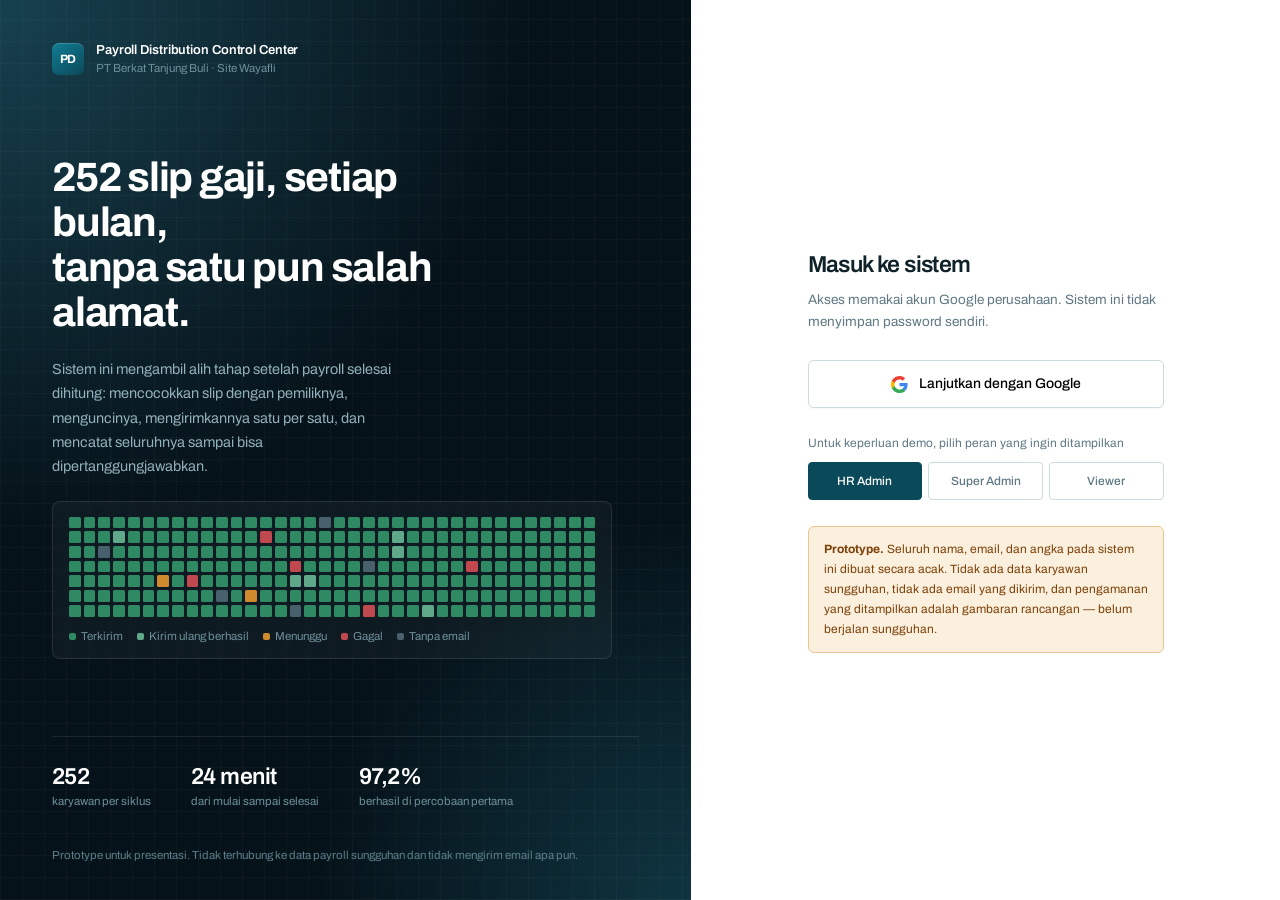
==== commit f0dff771: "Refine payroll control center and restore build sources" ====
--- a/index.html
+++ b/index.html
@@ -5,11 +5,6 @@
      VERSI SATU BERKAS — seluruh CSS dan JavaScript sudah di dalam sini.
      Cukup unggah berkas ini saja. Tidak butuh folder assets.
      Dihasilkan oleh build.py dari src/index.src.html + assets/
-     ===================================================================== -->
-<!-- =====================================================================
-     VERSI SATU BERKAS — seluruh CSS dan JavaScript sudah di dalam sini.
-     Cukup unggah berkas ini saja. Tidak butuh folder assets.
-     Kode sumber terpisah ada di folder assets/ untuk pengembangan lanjutan.
      ===================================================================== -->
 <meta charset="utf-8">
 <meta name="viewport" content="width=device-width, initial-scale=1">
@@ -74,15 +69,15 @@
   --blue-line: #b5cae4;
   --slate-bg: #e6ecef;
 
-  --r-sm: 5px;
-  --r: 8px;
-  --r-lg: 11px;
+  --r-sm: 4px;
+  --r: 6px;
+  --r-lg: 8px;
   --r-pill: 999px;
 
   --rail: 244px;
   --topbar: 62px;
 
-  --sh-1: 0 1px 2px rgba(10, 27, 35, .05), 0 1px 1px rgba(10, 27, 35, .03);
+  --sh-1: 0 1px 2px rgba(10, 27, 35, .04);
   --sh-2: 0 2px 6px rgba(10, 27, 35, .07), 0 1px 2px rgba(10, 27, 35, .04);
   --sh-3: 0 18px 44px rgba(6, 18, 25, .2), 0 4px 12px rgba(6, 18, 25, .12);
 
@@ -473,30 +468,69 @@
   background: var(--ochre-500); font-style: normal;
 }
 
-.view { padding: 24px 26px 64px; flex: 1; }
-.view-intro { max-width: 76ch; color: var(--muted); font-size: 13.5px; line-height: 1.68; margin-bottom: 20px; }
+.view { padding: 24px 28px 64px; flex: 1; min-width: 0; }
+.view-intro { max-width: 76ch; color: var(--muted); font-size: 13px; line-height: 1.6; margin-bottom: 20px; }
+
+/* Ruang kendali: dua dokumen, satu tindak lanjut. */
+.control-context-hidden { display: none; }
+.control-center { max-width: 1120px; margin: 0 auto; }
+.control-heading { display: flex; align-items: center; justify-content: space-between; gap: 24px; }
+.control-eyebrow { margin: 0 0 6px; color: var(--text); font-size: 18px; font-weight: 600; letter-spacing: -.025em; }
+.control-caption { margin: 0; color: var(--muted); font-size: 13px; }
+.control-range { margin: 20px 0 12px; font-family: var(--mono); color: var(--muted); font-size: 11px; }
+.control-documents { display: grid; grid-template-columns: repeat(2, minmax(0, 1fr)); gap: 20px; }
+.control-document { padding: 24px; box-shadow: none; }
+.control-document-head { display: flex; align-items: center; justify-content: space-between; gap: 12px; flex-wrap: wrap; }
+.control-document-head h2 { font-size: 15px; }
+.control-document-head .badge { font-size: 10px; }
+.control-total { min-height: 136px; display: flex; flex-direction: column; justify-content: center; gap: 4px; }
+.control-total strong { color: var(--petrol-700); font-size: 48px; font-weight: 500; line-height: 1.15; letter-spacing: -.05em; font-variant-numeric: tabular-nums; }
+.control-total strong.control-idle { color: var(--faint); }
+.control-total span { font-size: 12px; color: var(--muted); }
+.control-counts { display: grid; grid-template-columns: repeat(3, minmax(0, 1fr)); gap: 12px; margin: 0; padding: 16px 0; border-top: 1px solid var(--line); }
+.control-counts dt { color: var(--muted); font-size: 11px; }
+.control-counts dd { margin: 4px 0 0; font: 500 20px var(--mono); }
+.control-counts dd.control-alert { color: var(--ochre); }
+.control-note { margin: 0; padding: 16px 0; min-height: 82px; border-top: 1px solid var(--line); color: var(--muted); font-size: 12px; }
+.control-document-foot { display: flex; justify-content: space-between; flex-wrap: wrap; gap: 8px; border-top: 1px solid var(--line); padding-top: 12px; color: var(--muted); font: 10px var(--mono); }
+.control-next { margin-top: 24px; padding: 20px 0; border-top: 1px solid var(--line-2); display: flex; align-items: center; gap: 24px; justify-content: space-between; }
+.control-next h3 { font-size: 14px; margin-bottom: 5px; }
+.control-next p { margin: 0; max-width: 62ch; font-size: 12px; color: var(--muted); }
+.control-next .btn { flex: none; }
+@media screen and (max-width: 700px) {
+  .control-heading { align-items: stretch; flex-direction: column; gap: 16px; }
+  .control-heading select { width: 100%; min-width: 0; }
+  .control-documents { grid-template-columns: minmax(0, 1fr); gap: 14px; }
+  .control-document { padding: 20px; }
+  .control-total { min-height: 116px; }
+  .control-next { flex-direction: column; align-items: stretch; gap: 16px; }
+}
 
 /* ==========================================================================
    KARTU
    ========================================================================== */
 
 .card {
+  min-width: 0;
   background: var(--surface);
   border: 1px solid var(--line);
   border-radius: var(--r-lg);
   box-shadow: var(--sh-1);
 }
 .card-head {
-  padding: 15px 18px;
+  padding: 16px 20px;
   border-bottom: 1px solid var(--line);
   display: flex;
   align-items: center;
   gap: 12px;
 }
-.card-head h3 { font-size: 14px; letter-spacing: -.012em; }
+.card-head h3 { font-size: 15px; letter-spacing: -.018em; line-height: 1.4; }
 .card-head p { margin: 3px 0 0; font-size: 12.5px; color: var(--muted); line-height: 1.5; }
 .card-head .spacer { margin-left: auto; }
-.card-body { padding: 18px; }
+.card-body { padding: 20px; }
+.card-head > div:first-child { min-width: 0; }
+.card-head h3, .notice, .def b { overflow-wrap: anywhere; }
+.grid > *, .stack > * { min-width: 0; }
 
 .grid { display: grid; gap: 16px; }
 .g-4 { grid-template-columns: repeat(4, minmax(0, 1fr)); }
@@ -650,7 +684,7 @@
    TABEL
    ========================================================================== */
 
-.table-scroll { overflow-x: auto; }
+.table-scroll { overflow-x: auto; max-width: 100%; overscroll-behavior-x: contain; }
 table.data { width: 100%; border-collapse: collapse; font-size: 12.5px; }
 table.data thead th {
   text-align: left;
@@ -667,7 +701,7 @@
 table.data thead th.sortable:hover { color: var(--text); background: #f0f5f6; }
 table.data thead th .arrow { opacity: .5; font-size: 8px; margin-left: 4px; }
 table.data tbody td {
-  padding: 11px 14px;
+  padding: 9px 14px;
   border-bottom: 1px solid var(--line);
   vertical-align: middle;
 }
@@ -835,9 +869,9 @@
 .n-ok { background: var(--green-bg); border-color: var(--green-line); color: #114e37; }
 .n-info { background: var(--petrol-050); border-color: var(--petrol-100); color: #093f4c; }
 
-.empty { padding: 52px 24px; text-align: center; color: var(--muted); }
-.empty svg { opacity: .3; margin-bottom: 12px; }
-.empty b { display: block; font-size: 14px; color: var(--text); margin-bottom: 5px; }
+.empty { padding: 40px 24px; text-align: center; color: var(--muted); background: var(--surface-2); border-radius: var(--r); }
+.empty svg { color: var(--petrol-600); opacity: .65; margin-bottom: 12px; }
+.empty b { display: block; font-size: 15px; color: var(--text); margin-bottom: 8px; }
 .empty p { font-size: 12.5px; max-width: 44ch; margin: 0 auto; line-height: 1.6; }
 
 .defs { display: grid; grid-template-columns: repeat(auto-fit, minmax(165px, 1fr)); gap: 15px 22px; }
@@ -1190,6 +1224,680 @@
   .period-meta { margin-left: 0; }
 }
 
+/* ==========================================================================
+   TABEL INPUT PAYROLL
+   ========================================================================== */
+
+.entry-scroll { max-height: 70vh; overflow: auto; }
+
+table.entry-table { font-size: 12px; }
+table.entry-table thead th { top: 0; }
+table.entry-table thead tr.entry-group th {
+  text-align: center;
+  font-size: 10.5px;
+  letter-spacing: .03em;
+  padding: 6px 12px;
+  border-bottom: 1px solid var(--line);
+}
+table.entry-table thead tr.entry-group + tr th { top: 29px; }
+.grp-in { background: var(--petrol-050); color: var(--petrol-700); }
+.grp-out { background: var(--ochre-bg); color: var(--ochre); }
+.grp-sum { background: var(--surface-2); color: var(--text-2); }
+table.entry-table th.c-in { background: #f3f9fa; }
+table.entry-table th.c-out { background: #fdf7ee; }
+table.entry-table th.c-sum { background: var(--surface-2); }
+
+/* Dua kolom pertama tetap terlihat saat tabel digeser ke kanan */
+table.entry-table .sticky-1,
+table.entry-table .sticky-2 {
+  position: sticky;
+  background: var(--surface);
+  z-index: 2;
+}
+table.entry-table .sticky-1 { left: 0; min-width: 84px; }
+table.entry-table .sticky-2 { left: 84px; min-width: 186px; box-shadow: 1px 0 0 var(--line); }
+table.entry-table thead .sticky-1,
+table.entry-table thead .sticky-2 { z-index: 3; background: var(--surface-2); }
+table.entry-table tbody tr:hover .sticky-1,
+table.entry-table tbody tr:hover .sticky-2 { background: var(--surface-2); }
+
+table.entry-table td.cell-num { padding: 3px 4px; }
+table.entry-table td.cell-num input {
+  width: 100%;
+  min-height: 28px;
+  padding: 3px 7px;
+  text-align: right;
+  font-size: 11.5px;
+  border-color: transparent;
+  background: transparent;
+  border-radius: 3px;
+}
+table.entry-table td.cell-num input:hover:not(:disabled) { border-color: var(--line-2); background: #fff; }
+table.entry-table td.cell-num input:focus {
+  border-color: var(--petrol-500);
+  background: #fff;
+  box-shadow: 0 0 0 2px rgba(17, 125, 147, .16);
+}
+table.entry-table td.cell-num input:disabled { color: var(--text-2); }
+
+table.entry-table .sum-in, table.entry-table .sum-out, table.entry-table .sum-thp {
+  font-weight: 500;
+  white-space: nowrap;
+  background: var(--surface-2);
+}
+table.entry-table .sum-thp { font-weight: 600; color: var(--petrol-700); }
+table.entry-table .sum-thp.neg { color: var(--red); }
+
+table.entry-table tr.row-blocking .sticky-1,
+table.entry-table tr.row-blocking .sticky-2 { box-shadow: inset 3px 0 0 var(--red-500), 1px 0 0 var(--line); }
+table.entry-table tr.row-warning .sticky-1,
+table.entry-table tr.row-warning .sticky-2 { box-shadow: inset 3px 0 0 var(--ochre-500), 1px 0 0 var(--line); }
+
+table.entry-table tfoot td {
+  position: sticky;
+  bottom: 0;
+  background: var(--ink-900);
+  color: #dbeaee;
+  font-weight: 500;
+  font-size: 11.5px;
+  padding: 10px 14px;
+  white-space: nowrap;
+  border-top: 1px solid var(--ink-700);
+  z-index: 2;
+}
+table.entry-table tfoot .sticky-1, table.entry-table tfoot .sticky-2 {
+  background: var(--ink-900); color: #fff; z-index: 3;
+}
+table.entry-table tfoot .sum-thp { color: #7fd3b0; background: var(--ink-900); }
+
+/* Alur langkah */
+.flow { display: grid; gap: 2px; }
+.flow-step {
+  display: grid; grid-template-columns: 26px 1fr;
+  gap: 12px; align-items: center;
+  padding: 9px 0;
+}
+.flow-step i {
+  display: grid; place-items: center;
+  width: 24px; height: 24px;
+  border-radius: 50%;
+  background: var(--slate-bg);
+  color: var(--muted);
+  font-size: 11px; font-weight: 600; font-style: normal;
+}
+.flow-step.done i { background: var(--green-bg); color: var(--green); }
+.flow-step.current i { background: var(--petrol-700); color: #fff; }
+.flow-step b { display: block; font-size: 13px; font-weight: 500; }
+.flow-step span { font-size: 11.5px; color: var(--muted); }
+.flow-step.current b { font-weight: 600; }
+
+/* ==========================================================================
+   KARTU SLIP HASIL PEMBUATAN
+   ========================================================================== */
+
+.gen-grid {
+  display: grid;
+  grid-template-columns: repeat(auto-fill, minmax(168px, 1fr));
+  gap: 9px;
+}
+.gen-card {
+  display: grid; gap: 2px;
+  text-align: left;
+  padding: 10px 12px;
+  border: 1px solid var(--line);
+  border-radius: var(--r);
+  background: var(--surface);
+  cursor: pointer;
+  font: inherit;
+  transition: border-color .12s, box-shadow .12s, transform .06s;
+}
+.gen-card:hover { border-color: var(--petrol-500); box-shadow: var(--sh-2); }
+.gen-card:active { transform: translateY(1px); }
+.gen-code { font-family: var(--mono); font-size: 10.5px; color: var(--muted); }
+.gen-name {
+  font-size: 12.5px; font-weight: 500; color: var(--text);
+  overflow: hidden; text-overflow: ellipsis; white-space: nowrap;
+}
+.gen-thp { font-size: 12px; font-weight: 600; color: var(--petrol-700); font-variant-numeric: tabular-nums; }
+.gen-mark {
+  display: inline-flex; align-items: center; gap: 4px;
+  font-size: 10px; margin-top: 3px;
+}
+.gen-mark.ok { color: var(--green); }
+.gen-mark.warn { color: var(--ochre); }
+
+/* ==========================================================================
+   SLIP GAJI — replika tata letak resmi
+   ========================================================================== */
+
+.slip-frame { background: var(--surface-2); padding: 18px; border-radius: var(--r); border: 1px solid var(--line); }
+
+.slip {
+  background: #fff;
+  padding: 26px 30px 22px;
+  font-size: 12px;
+  line-height: 1.5;
+  color: #111;
+  max-width: 560px;
+  margin: 0 auto;
+  border: 1px solid var(--line);
+}
+.slip-head { text-align: center; margin-bottom: 20px; }
+.slip-head h4 { font-size: 15.5px; font-weight: 700; letter-spacing: .01em; }
+.slip-head p { margin: 3px 0 0; font-size: 11px; font-weight: 500; }
+
+.slip-id { margin-bottom: 20px; display: grid; gap: 3px; }
+.slip-id div { display: grid; grid-template-columns: 148px 1fr; font-size: 11.5px; }
+.slip-id span { color: #333; }
+.slip-id b { font-weight: 500; }
+
+.slip-band {
+  background: #b0b0b0;
+  color: #000;
+  font-weight: 700;
+  font-size: 11.5px;
+  padding: 3px 8px;
+  margin: 16px 0 12px;
+}
+.slip-line {
+  display: grid;
+  grid-template-columns: 188px 10px 24px 1fr;
+  font-size: 11.5px;
+  padding: 2px 0;
+}
+.slip-line i, .slip-line em { font-style: normal; }
+.slip-line b { text-align: right; font-weight: 400; font-variant-numeric: tabular-nums; padding-right: 22px; }
+.slip-line.strong span, .slip-line.strong em, .slip-line.strong b { font-weight: 700; }
+
+.slip-thp {
+  background: #b0b0b0;
+  display: flex; justify-content: space-between;
+  padding: 4px 8px;
+  margin-top: 16px;
+  font-weight: 700;
+  font-size: 11.5px;
+}
+.slip-thp b { font-variant-numeric: tabular-nums; padding-right: 14px; }
+
+.slip-sign { text-align: center; margin-top: 46px; font-size: 11px; }
+.slip-sign p { margin: 0 0 54px; }
+.slip-rule { width: 214px; height: 1px; background: #111; margin: 0 auto 3px; }
+.slip-sign b { display: block; font-weight: 400; }
+.slip-sign span { display: block; }
+
+.slip-strip { display: grid; gap: 14px; max-height: 58vh; overflow-y: auto; padding-right: 4px; }
+.slip-mini { transform: scale(.88); transform-origin: top center; }
+
+/* Cetak */
+#printArea { display: none; }
+body.printing #printArea { display: block; }
+
+@media print {
+  body.printing > *:not(#printArea) { display: none !important; }
+  body.printing #printArea { display: block; }
+  .slip-page { page-break-after: always; break-after: page; padding: 0; }
+  .slip-page:last-child { page-break-after: auto; break-after: auto; }
+  .slip { border: 0; max-width: none; padding: 10mm 14mm; }
+  .slip-band, .slip-thp { -webkit-print-color-adjust: exact; print-color-adjust: exact; }
+}
+
+@media (max-width: 900px) {
+  .entry-scroll { max-height: none; }
+  table.entry-table .sticky-2 { min-width: 140px; }
+  .slip { padding: 18px 16px; }
+  .slip-line { grid-template-columns: 142px 8px 20px 1fr; font-size: 11px; }
+  .slip-id div { grid-template-columns: 108px 1fr; }
+}
+
+/* ==========================================================================
+   STEPPER ALUR PAYROLL
+   ========================================================================== */
+
+.stepper-card { background: var(--surface); }
+
+.steps {
+  display: grid;
+  grid-template-columns: repeat(6, minmax(0, 1fr));
+  gap: 0;
+  position: relative;
+}
+.step { position: relative; padding-right: 10px; }
+.step-mark { margin-bottom: 9px; position: relative; }
+.step-mark::before {
+  content: "";
+  position: absolute;
+  left: 26px; right: -10px; top: 12px;
+  height: 2px;
+  background: var(--line);
+}
+.step:last-child .step-mark::before { display: none; }
+.step.done .step-mark::before { background: var(--green-line); }
+
+.step-mark i {
+  display: grid; place-items: center;
+  width: 26px; height: 26px;
+  border-radius: 50%;
+  background: var(--surface);
+  border: 2px solid var(--line-2);
+  color: var(--faint);
+  font-size: 11px; font-weight: 600; font-style: normal;
+  position: relative; z-index: 1;
+}
+.step.done .step-mark i { background: var(--green-500); border-color: var(--green-500); color: #fff; }
+.step.current .step-mark i {
+  background: var(--petrol-700); border-color: var(--petrol-700); color: #fff;
+  box-shadow: 0 0 0 4px rgba(13, 98, 116, .14);
+}
+
+.step-body b {
+  display: block; font-size: 12.5px; font-weight: 500;
+  color: var(--muted);
+  line-height: 1.35;
+}
+.step-body span { display: block; font-size: 11px; color: var(--faint); line-height: 1.45; margin-top: 2px; }
+.step.done .step-body b, .step.current .step-body b { color: var(--text); }
+.step.current .step-body b { font-weight: 600; }
+.step.current .step-body span { color: var(--muted); }
+
+.step-gate {
+  display: inline-flex; align-items: center; gap: 4px;
+  font-style: normal; font-size: 10px;
+  color: var(--ochre);
+  margin-top: 5px;
+}
+
+.step-next {
+  margin-top: 20px;
+  padding-top: 16px;
+  border-top: 1px solid var(--line);
+}
+.step-next-inner {
+  display: flex; align-items: center; gap: 14px; flex-wrap: wrap;
+  padding: 12px 15px;
+  background: var(--petrol-050);
+  border: 1px solid var(--petrol-100);
+  border-radius: var(--r);
+}
+.step-next-inner b { display: block; font-size: 12.5px; }
+.step-next-inner span { font-size: 11.5px; color: var(--muted); }
+.step-next-inner .btn { margin-left: auto; }
+
+.auto-list { display: grid; gap: 7px; margin: 14px 0; }
+.auto-list div {
+  display: flex; align-items: center; gap: 9px;
+  font-size: 12.5px;
+  padding: 8px 11px;
+  background: var(--surface-2);
+  border: 1px solid var(--line);
+  border-radius: var(--r-sm);
+}
+.auto-list svg { color: var(--green); }
+
+/* ==========================================================================
+   PILIHAN & EDIT
+   ========================================================================== */
+
+.opt-list { display: grid; gap: 9px; }
+.opt {
+  display: grid; grid-template-columns: 20px 1fr;
+  gap: 11px; align-items: start;
+  padding: 12px 14px;
+  border: 1px solid var(--line-2);
+  border-radius: var(--r);
+  cursor: pointer;
+  transition: border-color .13s, background .13s;
+}
+.opt:hover { border-color: var(--faint); background: var(--surface-2); }
+.opt:has(input:checked) { border-color: var(--petrol-500); background: var(--petrol-050); }
+.opt input { margin-top: 3px; min-height: 0; }
+.opt b { display: block; font-size: 13px; font-weight: 600; }
+.opt span { display: block; font-size: 12px; color: var(--muted); line-height: 1.55; margin-top: 3px; }
+.opt em {
+  display: block; font-style: normal;
+  font-size: 11px; color: var(--petrol-600);
+  margin-top: 5px;
+}
+
+.field label em.was {
+  font-style: normal;
+  color: var(--faint);
+  font-size: 10.5px;
+}
+
+.edit-sum {
+  display: grid; gap: 8px;
+  margin-top: 18px;
+  padding: 14px 15px;
+  background: var(--surface-2);
+  border: 1px solid var(--line);
+  border-radius: var(--r);
+}
+.edit-sum div { display: flex; justify-content: space-between; gap: 12px; font-size: 12.5px; }
+.edit-sum span { color: var(--muted); }
+.edit-sum b { font-weight: 500; font-variant-numeric: tabular-nums; }
+.edit-sum .big {
+  border-top: 1px solid var(--line-2);
+  padding-top: 9px;
+  font-size: 13.5px;
+}
+.edit-sum .big span { color: var(--text); font-weight: 500; }
+.edit-sum .big b { font-weight: 600; font-size: 16px; color: var(--petrol-700); }
+.edit-sum .big.neg b { color: var(--red); }
+
+/* Pengalih tampilan tabel / kartu */
+.view-toggle { display: flex; border: 1px solid var(--line-2); border-radius: var(--r-sm); overflow: hidden; }
+.view-toggle button {
+  display: inline-flex; align-items: center; gap: 6px;
+  font: inherit; font-size: 11.5px;
+  padding: 6px 11px;
+  border: 0; background: #fff;
+  color: var(--muted);
+  cursor: pointer;
+}
+.view-toggle button + button { border-left: 1px solid var(--line-2); }
+.view-toggle button:hover { background: var(--surface-2); }
+.view-toggle button.on { background: var(--petrol-700); color: #fff; font-weight: 500; }
+
+@media (max-width: 1240px) {
+  .steps { grid-template-columns: repeat(3, minmax(0, 1fr)); gap: 18px 0; }
+  .step:nth-child(3) .step-mark::before { display: none; }
+}
+@media (max-width: 700px) {
+  .steps { grid-template-columns: repeat(2, minmax(0, 1fr)); }
+  .step:nth-child(3) .step-mark::before { display: block; }
+  .step:nth-child(2n) .step-mark::before { display: none; }
+  .step-next-inner .btn { margin-left: 0; width: 100%; }
+}
+
+/* Baris slip yang bisa diklik untuk membuka pratinjau */
+.gen-row td { cursor: pointer; }
+
+/* ==========================================================================
+   IMPOR DARI EXCEL
+   ========================================================================== */
+
+.imp-steps { display: grid; gap: 4px; }
+.imp-step {
+  display: grid; grid-template-columns: 28px 1fr;
+  gap: 13px;
+  padding: 15px 0;
+  border-bottom: 1px solid var(--line);
+}
+.imp-step:last-child { border-bottom: 0; padding-bottom: 0; }
+.imp-step > i {
+  display: grid; place-items: center;
+  width: 26px; height: 26px;
+  border-radius: 50%;
+  background: var(--petrol-050);
+  border: 1px solid var(--petrol-100);
+  color: var(--petrol-700);
+  font-size: 11.5px; font-weight: 600; font-style: normal;
+}
+.imp-step b { display: block; font-size: 13px; font-weight: 600; }
+.imp-step > div > span { display: block; font-size: 12.5px; color: var(--muted); line-height: 1.6; margin-top: 3px; }
+
+input[type="file"] {
+  font: inherit; font-size: 12.5px;
+  width: 100%;
+  padding: 9px 11px;
+  border: 1px dashed var(--line-2);
+  border-radius: var(--r-sm);
+  background: var(--surface-2);
+  cursor: pointer;
+}
+input[type="file"]:hover { border-color: var(--petrol-500); background: var(--petrol-050); }
+input[type="file"]::file-selector-button {
+  font: inherit; font-size: 12px; font-weight: 500;
+  margin-right: 11px;
+  padding: 5px 11px;
+  border: 1px solid var(--line-2);
+  border-radius: var(--r-sm);
+  background: #fff;
+  color: var(--text);
+  cursor: pointer;
+}
+
+.imp-stats { display: flex; gap: 10px; flex-wrap: wrap; }
+.imp-stats > div {
+  flex: 1 1 96px;
+  padding: 10px 12px;
+  border: 1px solid var(--line);
+  border-radius: var(--r-sm);
+  background: var(--surface-2);
+}
+.imp-stats b {
+  display: block; font-size: 19px; font-weight: 600;
+  letter-spacing: -.024em; font-variant-numeric: tabular-nums;
+}
+.imp-stats span { font-size: 11px; color: var(--muted); }
+.imp-stats .bad { background: var(--red-bg); border-color: var(--red-line); }
+.imp-stats .bad b { color: var(--red); }
+.imp-stats .warn { background: var(--ochre-bg); border-color: var(--ochre-line); }
+.imp-stats .warn b { color: var(--ochre); }
+
+.imp-preview { max-height: 240px; overflow: auto; border: 1px solid var(--line); border-radius: var(--r-sm); }
+
+/* ==========================================================================
+   LEMBUR — tab lembar, tabel, dan slip
+   ========================================================================== */
+
+.sheet-tabs {
+  display: flex; gap: 7px; flex-wrap: wrap;
+  margin-bottom: 16px;
+}
+.sheet-tab {
+  position: relative;
+  display: grid; gap: 1px;
+  text-align: left;
+  padding: 9px 15px;
+  border: 1px solid var(--line);
+  border-radius: var(--r);
+  background: var(--surface);
+  cursor: pointer; font: inherit;
+  box-shadow: var(--sh-1);
+  transition: border-color .13s, background .13s;
+}
+.sheet-tab:hover { border-color: var(--faint); }
+.sheet-tab b { font-size: 12.5px; font-weight: 600; color: var(--text-2); letter-spacing: .01em; }
+.sheet-tab span { font-size: 10.5px; color: var(--faint); font-variant-numeric: tabular-nums; }
+.sheet-tab.on {
+  background: var(--ink-900);
+  border-color: var(--ink-900);
+}
+.sheet-tab.on b { color: #fff; }
+.sheet-tab.on span { color: #8fb2bc; }
+.tab-bad {
+  position: absolute; top: -6px; right: -6px;
+  min-width: 18px; height: 18px;
+  display: grid; place-items: center;
+  border-radius: var(--r-pill);
+  background: var(--red-500);
+  color: #fff;
+  font-size: 10px; font-weight: 600; font-style: normal;
+  padding: 0 5px;
+}
+
+table.ot-table td.cell-num input[type="time"],
+table.ot-table td.cell-num input[type="date"] { text-align: center; font-size: 11px; }
+table.ot-table td.cell-num input[type="text"] { font-size: 11px; }
+
+.code-sel {
+  width: 100%; min-height: 28px;
+  padding: 3px 4px;
+  text-align: center;
+  font-size: 11.5px; font-weight: 600;
+  border-radius: 3px;
+  border-color: transparent;
+}
+.code-sel.c0 { background: var(--red-bg); color: var(--red); }
+.code-sel.c1 { background: #dff0e4; color: #1a5c38; }
+.code-sel.c2 { background: #fbf3cd; color: #7a5c09; }
+.code-sel.c3 { background: #fbdde9; color: #8c2b52; }
+
+/* Slip lembur — tabel harian melintang */
+.otslip-head { text-align: center; margin-bottom: 14px; }
+.otslip-head h4 { font-size: 14px; font-weight: 700; }
+.otslip-head p { margin: 3px 0 0; font-size: 11px; font-weight: 500; color: var(--text-2); }
+
+.otslip { background: #fff; padding: 2px; }
+table.otslip-table {
+  width: 100%;
+  border-collapse: collapse;
+  font-size: 10px;
+  color: #111;
+}
+table.otslip-table th {
+  border: 1px solid #555;
+  padding: 4px 5px;
+  font-weight: 700;
+  font-size: 9.5px;
+  text-align: center;
+  background: #fff;
+  line-height: 1.25;
+}
+table.otslip-table td {
+  border: 1px solid #555;
+  padding: 3px 5px;
+  text-align: center;
+  white-space: nowrap;
+  font-variant-numeric: tabular-nums;
+}
+table.otslip-table td:first-child,
+table.otslip-table td:nth-child(2),
+table.otslip-table td.ot-notes { text-align: left; white-space: normal; }
+table.otslip-table td.ot-notes { min-width: 200px; font-size: 9.5px; }
+table.otslip-table td.ot-code { font-weight: 700; }
+table.otslip-table td.ot-code.c1 { background: #dff0e4; }
+table.otslip-table td.ot-code.c2 { background: #fbf3cd; }
+table.otslip-table td.ot-code.c3 { background: #fbdde9; }
+table.otslip-table td.ot-code.c0 { background: #fbe4e4; }
+table.otslip-table tr.otslip-total td {
+  font-weight: 700;
+  text-align: right;
+  background: #ececec;
+}
+table.otslip-table tr.otslip-total td:nth-child(2) { text-align: center; }
+
+.otslip-mini-head {
+  font-size: 12px; font-weight: 600;
+  padding: 8px 0 6px;
+  border-bottom: 1px solid var(--line);
+  margin-bottom: 8px;
+}
+
+@media print {
+  .otslip-page { page-break-after: always; break-after: page; }
+  .otslip-page:last-child { break-after: auto; }
+  @page { size: landscape; }
+}
+
+/* Kotak keterangan yang bisa disembunyikan */
+.notice-box { align-items: flex-start; }
+.notice-box .nb-main { flex: 1; min-width: 0; }
+.notice-box .nb-head {
+  display: flex; align-items: center; gap: 9px;
+  flex-wrap: wrap;
+}
+.notice-box .nb-head b { margin: 0; }
+.nb-count {
+  font-size: 11px; font-weight: 500;
+  padding: 1px 8px;
+  border-radius: var(--r-pill);
+  background: rgba(255, 255, 255, .6);
+  border: 1px solid currentColor;
+  opacity: .7;
+}
+.nb-toggle {
+  margin-left: auto;
+  font: inherit; font-size: 11.5px; font-weight: 500;
+  padding: 3px 10px;
+  border-radius: var(--r-pill);
+  border: 1px solid currentColor;
+  background: rgba(255, 255, 255, .55);
+  color: inherit;
+  cursor: pointer;
+  opacity: .82;
+}
+.nb-toggle:hover { opacity: 1; background: #fff; }
+.notice-box .nb-body { margin-top: 5px; }
+.notice-box.collapsed .nb-body { display: none; }
+.notice-box.collapsed { padding-top: 10px; padding-bottom: 10px; }
+.nb-item { margin-top: 4px; line-height: 1.55; }
+.nb-item b { display: inline; margin: 0; }
+
+/* Penanda jenis dokumen */
+.doc-tag {
+  display: inline-block;
+  font-size: 10.5px; font-weight: 600;
+  padding: 2px 9px;
+  border-radius: var(--r-pill);
+  border: 1px solid transparent;
+  white-space: nowrap;
+}
+.doc-tag.d-pay { background: var(--petrol-050); color: var(--petrol-700); border-color: var(--petrol-100); }
+.doc-tag.d-ot { background: #f2ecfa; color: #5b3d8c; border-color: #d9cbee; }
+
+.doc-split { display: grid; grid-template-columns: repeat(2, minmax(0, 1fr)); gap: 14px; }
+.doc-card {
+  background: var(--surface);
+  border: 1px solid var(--line);
+  border-radius: var(--r-lg);
+  padding: 14px 16px;
+  box-shadow: var(--sh-1);
+}
+.doc-card-head { display: flex; align-items: center; gap: 10px; margin-bottom: 10px; }
+.doc-card-head b {
+  margin-left: auto;
+  font-size: 20px; font-weight: 600;
+  letter-spacing: -.025em;
+  font-variant-numeric: tabular-nums;
+}
+.doc-card-foot { margin-top: 9px; font-size: 11.5px; color: var(--muted); }
+@media (max-width: 900px) { .doc-split { grid-template-columns: minmax(0, 1fr); } }
+
+/* Layar kecil: tabel tetap dapat digeser tanpa melebarkan seluruh halaman.
+   Aturan screen menjaga tata letak slip cetak tetap utuh. */
+@media screen and (max-width: 900px) {
+  .nav { grid-template-columns: repeat(2, minmax(0, 1fr)); }
+  .nav-group { grid-column: auto; min-width: 0; }
+  .nav a { font-size: 12px; }
+  .card-head { flex-wrap: wrap; }
+  .card-head, .card-body { padding: 16px; }
+  .period-pick { min-width: 0; max-width: 100%; }
+  .period-pick select { min-width: 0; max-width: 100%; }
+  .period-meta { flex-wrap: wrap; }
+}
+
+@media screen and (max-width: 620px) {
+  .view { padding: 16px 12px 40px; }
+  .topbar { gap: 8px; flex-wrap: wrap; padding: 12px; }
+  .topbar h1 { line-height: 1.35; }
+  .period-bar { gap: 12px; padding: 14px; }
+  .period-pick { width: 100%; }
+  .period-pick select { width: 100%; }
+  .period-meta { margin-left: 0; }
+  .filters { padding: 12px; }
+  .filters .btn { flex: 1 1 auto; }
+  .btn, .btn-sm, .pager button { min-height: 40px; }
+  .pager { max-width: 100%; flex-wrap: wrap; }
+  .table-foot { padding: 12px; gap: 10px; }
+  .step-body span { color: var(--muted); }
+  .step-next-inner { padding: 12px; }
+  .check-row { grid-template-columns: 20px minmax(0, 1fr); padding: 12px; gap: 8px; }
+  .check-row > :last-child:not(:nth-child(2)) { grid-column: 2; }
+  .modal, .modal.wide { width: calc(100vw - 20px); max-height: calc(100dvh - 24px); }
+  .modal-foot { flex-wrap: wrap; padding: 12px 16px; }
+  .modal-foot .btn { flex: 1 1 auto; }
+  .defs { grid-template-columns: minmax(0, 1fr); }
+  .sheet-tabs { gap: 6px; }
+  .sheet-tab { flex: 1 1 120px; padding: 10px 12px; }
+  /* Hanya ID tetap terlihat; nama dapat digeser bersama nilai. */
+  table.entry-table .sticky-2 { position: static; box-shadow: none; }
+  table.entry-table td.cell-num input { min-height: 36px; }
+  .rate-grid { grid-template-columns: minmax(0, 1fr); }
+  .imp-step { grid-template-columns: 26px minmax(0, 1fr); gap: 10px; }
+}
+
 </style>
 </head>
 <body>
@@ -1281,6 +1989,9 @@
 <div class="modal" id="modal" role="dialog" aria-modal="true"></div>
 <div class="drawer" id="drawer" role="dialog" aria-modal="true"></div>
 <div class="toasts" id="toasts" aria-live="polite"></div>
+
+<!-- Wadah cetak: hanya muncul saat dialog cetak dibuka -->
+<div id="printArea" aria-hidden="true"></div>
 
 <script>
 /* ===== data.js ===== */
@@ -1469,6 +2180,14 @@
     /* BPJS Kesehatan */
     kesEmployee: 1.0, kesEmployer: 4.0, kesWageCap: 12000000,
 
+    /* Dasar perhitungan iuran BPJS.
+       'umk'  — upah minimum tetap untuk semua karyawan
+       'pokok' — gaji pokok masing-masing
+       'pokok_tunjangan' — gaji pokok ditambah tunjangan kehadiran
+       Slip yang berlaku di perusahaan ini memakai 'umk'. */
+    bpjsBase: 'umk',
+    umkWage: 3512866,
+
     /* Lembur — pembagi jam kerja sebulan dan pengali upah lembur */
     overtimeDivisor: 173,
     overtimeMultiplier: 1.75,
@@ -1524,7 +2243,9 @@
     var lembur = Math.round((overtimeHours || 0) * hourly * r.overtimeMultiplier);
 
     var bruto = p.pokok + p.tunjKehadiran + p.tunjSkill + lembur;
-    var upahDasar = p.pokok + p.tunjKehadiran;
+    var upahDasar = r.bpjsBase === 'umk' ? r.umkWage
+      : r.bpjsBase === 'pokok' ? p.pokok
+        : p.pokok + p.tunjKehadiran;
 
     var jht = Math.round(upahDasar * r.jhtEmployee / 100);
     var jp = Math.round(Math.min(upahDasar, r.jpWageCap) * r.jpEmployee / 100);
@@ -1614,7 +2335,7 @@
 
       if (!emp.email) {
         rows.push({
-          batchId: batchId, code: emp.code, docType: docType,
+          batchId: batchId, code: emp.code, docType: docType, period: period,
           email: null, payslipStatus: 'READY', emailStatus: 'NO_ADDRESS',
           status: 'EXCEPTION', sentAt: null, retryCount: 0,
           lastAttempt: null, errorCode: null, messageId: null
@@ -1633,7 +2354,7 @@
       var stamp = pad(hh, 2) + ':' + pad(mm, 2);
 
       var row = {
-        batchId: batchId, code: emp.code, docType: docType,
+        batchId: batchId, code: emp.code, docType: docType, period: period,
         email: emp.email,
         payslipStatus: 'READY',
         emailStatus: 'ACCEPTED',
@@ -2041,6 +2762,613 @@
     return DIVISIONS.map(function (d) { return map[d.key]; });
   }
 
+  /* ------------------------------------------------ entri payroll --- */
+  /* Kolom mengikuti persis tabel yang dipakai HR di berkas Excel, dengan
+     urutan tampilan mengikuti tata letak slip. Sengaja tidak disederhanakan
+     supaya HR tidak perlu mengubah kebiasaan input. */
+  var entryColumns = [
+    { key: 'pokok', label: 'Gaji Pokok', group: 'in', w: 118 },
+    { key: 'lembur', label: 'Lembur', group: 'in', w: 110 },
+    { key: 'tunjKehadiran', label: 'Tunj. Kehadiran', group: 'in', w: 118 },
+    { key: 'tunjSkill', label: 'Tunj. Skill', group: 'in', w: 106 },
+    { key: 'rapelAbsen', label: 'Rapel Absen', group: 'in', w: 106 },
+    { key: 'rapelLembur', label: 'Rapel Lembur', group: 'in', w: 110 },
+    { key: 'rapelTunj', label: 'Rapel Tunj. Kehadiran', group: 'in', w: 128 },
+    { key: 'kompensasi', label: 'Kompensasi', group: 'in', w: 106 },
+    { key: 'jht', label: 'JHT', group: 'out', w: 100 },
+    { key: 'bpjsKes', label: 'BPJS Kesehatan', group: 'out', w: 116 },
+    { key: 'absen', label: 'Absen + IP', group: 'out', w: 100 },
+    { key: 'pph', label: 'PPH 21', group: 'out', w: 100 }
+  ];
+
+  function blankValues() {
+    var v = {};
+    entryColumns.forEach(function (c) { v[c.key] = 0; });
+    return v;
+  }
+
+  function entryTotals(row) {
+    var bruto = 0, potongan = 0;
+    entryColumns.forEach(function (c) {
+      var n = Number(row.values[c.key]) || 0;
+      if (c.group === 'in') bruto += n; else potongan += n;
+    });
+    return { bruto: bruto, potongan: potongan, thp: bruto - potongan };
+  }
+
+  /* Satu lembar entri per periode. Periode lama sudah terkunci; periode
+     berjalan masih bisa diubah HR. */
+  var entrySheets = {};
+
+  function buildSheet(periodCode, factor, locked) {
+    var rows = employees.map(function (e, i) {
+      var pay = payByCode[e.code];
+      var c = pay.calc;
+      var v = blankValues();
+      v.pokok = Math.round(c.pokok * factor / 1000) * 1000;
+      v.lembur = Math.round(c.lembur * factor / 100) * 100;
+      v.tunjKehadiran = c.tunjKehadiran;
+      v.tunjSkill = c.tunjSkill;
+      v.jht = c.jht;
+      v.bpjsKes = c.kes;
+      v.pph = c.pph;
+      /* Sebagian kecil punya rapel atau potongan absen — kondisi nyata */
+      if (i % 31 === 4) v.rapelLembur = Math.round(c.lembur * .18 / 100) * 100;
+      if (i % 43 === 7) v.rapelAbsen = 120000;
+      if (i % 37 === 11) v.absen = Math.round(c.pokok * .04 / 100) * 100;
+      if (i % 59 === 19) v.kompensasi = 500000;
+      return { code: e.code, name: e.name, position: e.position, values: v };
+    });
+    entrySheets[periodCode] = {
+      period: periodCode,
+      locked: !!locked,
+      lockedBy: locked ? 'Rahayu Pertiwi' : null,
+      lockedAt: locked ? '2026-09-22 07:58' : null,
+      generated: !!locked,
+      generatedAt: locked ? '2026-09-22 08:03' : null,
+      sampleChecked: !!locked,
+      handedOff: !!locked,
+      rows: rows
+    };
+  }
+
+  buildSheet('JUL-2026', .94, true);
+  buildSheet('AGU-2026', .97, true);
+  buildSheet('SEP-2026', 1, true);
+  buildSheet('OKT-2026', 1.03, false);
+
+  /* Empat baris di periode berjalan sengaja dibuat bermasalah supaya
+     pemeriksaan sebelum generate ada isinya saat demo. */
+  function DB_entryBruto(row) { return entryTotals(row).bruto; }
+
+  (function seedIssues() {
+    var sh = entrySheets['OKT-2026'];
+    sh.rows[12].values.pokok = 0;
+    sh.rows[64].values.absen = DB_entryBruto(sh.rows[64]) + 850000;
+    sh.rows[138].values.jht = 0;
+    sh.rows[201].values.lembur = 48000000;
+  })();
+
+  function sheetIssues(sheet) {
+    var out = [];
+    sheet.rows.forEach(function (row) {
+      var t = entryTotals(row);
+      var e = byCode[row.code];
+      if (!row.values.pokok) {
+        out.push({ code: row.code, name: row.name, severity: 'BLOCKING',
+          message: 'Gaji pokok kosong — slip tidak bisa dicetak tanpa nilai ini' });
+      }
+      if (t.thp < 0) {
+        out.push({ code: row.code, name: row.name, severity: 'BLOCKING',
+          message: 'Take home pay minus ' + Math.abs(t.thp).toLocaleString('id-ID') + ' — potongan melebihi penghasilan' });
+      }
+      if (row.values.pokok && !row.values.jht) {
+        out.push({ code: row.code, name: row.name, severity: 'WARNING',
+          message: 'Potongan JHT kosong padahal ada gaji pokok' });
+      }
+      if (row.values.lembur > row.values.pokok * 4 && row.values.pokok) {
+        out.push({ code: row.code, name: row.name, severity: 'WARNING',
+          message: 'Lembur ' + Math.round(row.values.lembur / row.values.pokok) +
+            '× gaji pokok — periksa apakah ada salah ketik' });
+      }
+      if (e && !e.email) {
+        out.push({ code: row.code, name: row.name, severity: 'INFO',
+          message: 'Tidak punya email — slip dicetak dan diserahkan langsung' });
+      }
+    });
+    return out;
+  }
+
+  function sheetTotals(sheet) {
+    var t = { bruto: 0, potongan: 0, thp: 0, rows: sheet.rows.length };
+    sheet.rows.forEach(function (r) {
+      var x = entryTotals(r);
+      t.bruto += x.bruto; t.potongan += x.potongan; t.thp += x.thp;
+    });
+    return t;
+  }
+
+  /* ------------------------------------------- pengelolaan periode --- */
+  var MONTHS = ['Januari', 'Februari', 'Maret', 'April', 'Mei', 'Juni',
+    'Juli', 'Agustus', 'September', 'Oktober', 'November', 'Desember'];
+  var MON3 = ['JAN', 'FEB', 'MAR', 'APR', 'MEI', 'JUN', 'JUL', 'AGU', 'SEP', 'OKT', 'NOV', 'DES'];
+
+  /* Siklus payroll berjalan tanggal 21 sampai 20, jadi periode "November"
+     mencakup 21 Oktober sampai 20 November. */
+  function periodMeta(year, monthIdx) {
+    var prev = monthIdx === 0 ? 11 : monthIdx - 1;
+    var prevYear = monthIdx === 0 ? year - 1 : year;
+    return {
+      code: MON3[monthIdx] + '-' + year,
+      label: MONTHS[monthIdx] + ' ' + year,
+      range: '21 ' + MONTHS[prev].slice(0, 3) + ' ' + (prevYear !== year ? prevYear + ' ' : '') +
+        '– 20 ' + MONTHS[monthIdx].slice(0, 3) + ' ' + year,
+      year: year, monthIdx: monthIdx
+    };
+  }
+
+  /* Periode berikutnya sesudah yang terakhir ada di daftar */
+  function nextPeriod() {
+    var last = periods[periods.length - 1];
+    var i = MON3.indexOf(last.code.split('-')[0]);
+    var y = Number(last.code.split('-')[1]);
+    return i === 11 ? periodMeta(y + 1, 0) : periodMeta(y, i + 1);
+  }
+
+  /* Variabel yang berubah tiap bulan dikosongkan; komponen tetap dibawa.
+     Inilah perilaku yang diharapkan HR saat membuka bulan baru. */
+  var VARIABLE_KEYS = ['lembur', 'rapelAbsen', 'rapelLembur', 'rapelTunj', 'kompensasi', 'absen'];
+
+  function createPeriod(meta, sourceCode, mode) {
+    var src = sourceCode ? entrySheets[sourceCode] : null;
+    var srcByCode = {};
+    if (src) src.rows.forEach(function (r) { srcByCode[r.code] = r; });
+
+    var rows = employees.filter(function (e) { return e.status === 'active'; }).map(function (e) {
+      var v = blankValues();
+      var prev = srcByCode[e.code];
+
+      if (mode === 'full' && prev) {
+        entryColumns.forEach(function (c) { v[c.key] = prev.values[c.key]; });
+      } else if (mode === 'fixed' && prev) {
+        entryColumns.forEach(function (c) {
+          v[c.key] = VARIABLE_KEYS.indexOf(c.key) > -1 ? 0 : prev.values[c.key];
+        });
+      } else if (mode === 'fixed' && !prev) {
+        /* Karyawan baru yang belum pernah ada di periode sebelumnya */
+        v.pokok = e.pay.pokok;
+        v.tunjKehadiran = e.pay.tunjKehadiran;
+        v.tunjSkill = e.pay.tunjSkill;
+      }
+
+      return {
+        code: e.code, name: e.name, position: e.position,
+        values: v,
+        isNew: !prev,
+        note: !prev ? 'Karyawan baru — belum ada di periode sebelumnya' : ''
+      };
+    });
+
+    periods.push({ code: meta.code, label: meta.label, range: meta.range });
+    entrySheets[meta.code] = {
+      period: meta.code,
+      locked: false, lockedBy: null, lockedAt: null,
+      generated: false, generatedAt: null,
+      sampleChecked: false, handedOff: false,
+      createdFrom: sourceCode || null,
+      createdMode: mode,
+      rows: rows
+    };
+    periodTotals[meta.code] = {
+      bruto: 0, netto: 0, pph: 0, bpjsEmployee: 0, bpjsEmployer: 0,
+      lembur: 0, delivered: 0, count: rows.length
+    };
+    return entrySheets[meta.code];
+  }
+
+  /* Total periode disegarkan dari lembar entri supaya angka di ruang
+     kendali selalu mengikuti apa yang sedang diisi HR. */
+  function refreshPeriodTotals(code) {
+    var sh = entrySheets[code];
+    if (!sh) return;
+    var t = { bruto: 0, netto: 0, pph: 0, bpjsEmployee: 0, bpjsEmployer: 0, lembur: 0 };
+    sh.rows.forEach(function (r) {
+      var x = entryTotals(r);
+      t.bruto += x.bruto;
+      t.netto += x.thp;
+      t.pph += Number(r.values.pph) || 0;
+      t.bpjsEmployee += (Number(r.values.jht) || 0) + (Number(r.values.bpjsKes) || 0);
+      t.lembur += Number(r.values.lembur) || 0;
+    });
+    var prev = periodTotals[code] || {};
+    periodTotals[code] = {
+      bruto: t.bruto, netto: t.netto, pph: t.pph,
+      bpjsEmployee: t.bpjsEmployee,
+      bpjsEmployer: prev.bpjsEmployer || Math.round(t.bpjsEmployee * 2.8),
+      lembur: t.lembur,
+      delivered: prev.delivered || 0,
+      count: sh.rows.length
+    };
+  }
+
+  /* =====================================================================
+     LEMBUR
+     ---------------------------------------------------------------------
+     Bentuknya berbeda dari payroll: satu baris mewakili satu hari kerja
+     lembur, bukan satu karyawan. Satu karyawan bisa punya puluhan baris
+     dalam satu periode. Pembagian lembar juga mengikuti berkas HR — lima
+     sheet per kelompok divisi, bukan satu tabel besar.
+     ===================================================================== */
+
+  var OT_SHEETS = [
+    { key: 'WHL', label: 'WHL', note: 'Workshop, alat berat, dan gudang', divisions: ['WHL', 'WHSE'] },
+    { key: 'GAGM', label: 'GA & GM', note: 'General affairs, camp, kantor', divisions: ['GAGM', 'FIN', 'HRIT'] },
+    { key: 'PLTD', label: 'PLTD', note: 'Pembangkit dan kelistrikan', divisions: ['PLTD'] },
+    { key: 'PORT', label: 'PORT & JETTY', note: 'Pelabuhan dan dermaga', divisions: ['PORT'] },
+    { key: 'KONSTRUKSI', label: 'KONSTRUKSI', note: 'Pekerjaan sipil dan konstruksi', divisions: ['KONSTRUKSI'] }
+  ];
+
+  var divToSheet = {};
+  OT_SHEETS.forEach(function (s) {
+    s.divisions.forEach(function (d) { divToSheet[d] = s.key; });
+  });
+
+  /* Kolom mengikuti berkas lembur HR persis, termasuk urutannya */
+  var otColumns = [
+    { key: 'date', label: 'Effective date', type: 'date', w: 132 },
+    { key: 'day', label: 'Day', type: 'auto', w: 96 },
+    { key: 'code', label: 'Code', type: 'code', w: 74 },
+    { key: 'm1', label: 'Start (Morning)', type: 'time', w: 104 },
+    { key: 'm2', label: 'Finish', type: 'time', w: 92 },
+    { key: 'a1', label: 'Start (Afternoon)', type: 'time', w: 110 },
+    { key: 'a2', label: 'Finish', type: 'time', w: 92 },
+    { key: 'hours', label: 'Total Overtime', type: 'auto', w: 104 },
+    { key: 'notes', label: 'Notes', type: 'text', w: 300 }
+  ];
+
+  /* Arti kode dan pengalinya berbeda antar perusahaan, jadi ditaruh di
+     konfigurasi. Label di bawah adalah dugaan dari pola berkas HR dan
+     wajib dikonfirmasi sebelum dipakai. */
+  var otCodes = [
+    { code: 1, label: 'Lembur hari kerja', mult: 1.5, color: 'c1' },
+    { code: 2, label: 'Lembur hari libur mingguan', mult: 2.0, color: 'c2' },
+    { code: 3, label: 'Lembur hari libur atau di luar jadwal', mult: 2.0, color: 'c3' }
+  ];
+  var otCodeBy = {};
+  otCodes.forEach(function (c) { otCodeBy[c.code] = c; });
+
+  var DAY_ID = ['Sunday', 'Monday', 'Tuesday', 'Wednesday', 'Thursday', 'Friday', 'Saturday'];
+
+  function dayName(iso) {
+    if (!iso) return '';
+    var p = iso.split('-');
+    return DAY_ID[new Date(Number(p[0]), Number(p[1]) - 1, Number(p[2])).getDay()];
+  }
+
+  function toMin(t) {
+    if (t === null || t === undefined || t === '') return null;
+    var p = String(t).replace('.', ':').split(':');
+    var h = Number(p[0]), m = Number(p[1] || 0);
+    if (isNaN(h)) return null;
+    return h * 60 + (isNaN(m) ? 0 : m);
+  }
+  function toTime(min) {
+    if (min === null || min === undefined) return '';
+    return pad(Math.floor(min / 60) % 24, 2) + ':' + pad(min % 60, 2);
+  }
+
+  /* Rentang yang melewati tengah malam dihitung benar: 20:00 sampai 00:00
+     adalah 4 jam, bukan minus 20. */
+  function span(a, b) {
+    if (a === null || b === null) return 0;
+    var d = b - a;
+    if (d <= 0) d += 24 * 60;
+    return d;
+  }
+  function otHours(e) {
+    return (span(e.m1, e.m2) + span(e.a1, e.a2)) / 60;
+  }
+
+  /* Rentang tanggal periode: 21 bulan sebelumnya sampai 20 bulan periode */
+  function periodDates(code) {
+    var mi = MON3.indexOf(code.split('-')[0]);
+    var y = Number(code.split('-')[1]);
+    var start = new Date(mi === 0 ? y - 1 : y, mi === 0 ? 11 : mi - 1, 21);
+    var end = new Date(y, mi, 20);
+    var out = [];
+    for (var d = new Date(start); d <= end; d.setDate(d.getDate() + 1)) {
+      out.push(d.getFullYear() + '-' + pad(d.getMonth() + 1, 2) + '-' + pad(d.getDate(), 2));
+    }
+    return out;
+  }
+
+  var OT_NOTES = [
+    'Pembersihan gudang dan pembongkaran ekspedisi', 'Pembongkaran ekspedisi',
+    'Pembersihan gudang dan lanjut patroli gudang', 'Pengambilan air dan pelayanan pengambilan barang',
+    'Stok opname dan layani pengambilan barang', 'Patroli gudang sift malam',
+    'Service 500 jam unit DT 07', 'Ganti ban posisi 9 dan 10 DT 03',
+    'Perbaikan hose parking brake CM 04', 'Adjust brake dan pedal gas TR 09',
+    'Pengelasan kerangka kontainer', 'Perbaikan kelistrikan genset 2',
+    'Mooring kapal tongkang', 'Pemantauan area workshop',
+    'Pengisian BBM area jetty dan quarry', 'Pemasangan rak gudang baru',
+    'Penurunan barang ekspedisi', 'Service general 2000 jam TR 04'
+  ];
+
+  /* Pola jam yang berulang di berkas asli: lembur sore singkat, shift
+     penuh, dan shift malam yang melewati tengah malam. */
+  var OT_PATTERNS = [
+    { m1: '13:00', m2: '14:00', a1: '17:00', a2: '18:00' },
+    { m1: '17:00', m2: '20:00', a1: null, a2: null },
+    { m1: '08:00', m2: '12:00', a1: '13:00', a2: '17:00' },
+    { m1: '08:00', m2: '12:00', a1: '14:00', a2: '20:00' },
+    { m1: '15:00', m2: '17:00', a1: null, a2: null },
+    { m1: '20:00', m2: '00:00', a1: '01:00', a2: '08:00' },
+    { m1: '01:00', m2: '02:00', a1: '05:00', a2: '08:00' },
+    { m1: '13:00', m2: '14:00', a1: null, a2: null }
+  ];
+
+  var otSheets = {};
+  var otSeq = 1;
+
+  function buildOtSheet(periodCode, locked) {
+    var dates = periodDates(periodCode);
+    var entries = [];
+
+    employees.forEach(function (e, idx) {
+      var target = otByCode[e.code];
+      if (!target) return;
+      var sheetKey = divToSheet[e.division] || 'WHL';
+      var left = target;
+      var d = idx % 3;
+
+      while (left > 0.5 && d < dates.length) {
+        var iso = dates[d];
+        var dow = new Date(iso.split('-')[0], iso.split('-')[1] - 1, iso.split('-')[2]).getDay();
+        var pat = OT_PATTERNS[(idx + d) % OT_PATTERNS.length];
+        var ent = {
+          id: 'OTE-' + pad(otSeq++, 5),
+          empCode: e.code, name: e.name, position: e.position,
+          sheet: sheetKey,
+          date: iso,
+          code: dow === 0 ? 2 : ((idx + d) % 11 === 0 ? 3 : 1),
+          m1: toMin(pat.m1), m2: toMin(pat.m2),
+          a1: toMin(pat.a1), a2: toMin(pat.a2),
+          notes: OT_NOTES[(idx + d) % OT_NOTES.length]
+        };
+        var h = otHours(ent);
+        if (h > left + 2) { d += 1; continue; }
+        entries.push(ent);
+        left -= h;
+        d += 1 + ((idx + d) % 3);
+      }
+    });
+
+    otSheets[periodCode] = {
+      period: periodCode,
+      locked: !!locked, lockedBy: locked ? 'Sinta Maharani' : null,
+      lockedAt: locked ? '2026-09-23 07:45' : null,
+      generated: !!locked, generatedAt: locked ? '2026-09-23 07:52' : null,
+      sampleChecked: !!locked, handedOff: !!locked,
+      createdFrom: null,
+      entries: entries
+    };
+    return otSheets[periodCode];
+  }
+
+  buildOtSheet('AGU-2026', true);
+  buildOtSheet('SEP-2026', false);
+
+  /* Pengiriman slip lembur — batch Agustus yang sudah dijalankan.
+     Dibuat dari daftar karyawan yang benar-benar punya catatan lembur,
+     bukan dari seluruh karyawan, karena tidak semua orang lembur. */
+  var otDeliveries = [];
+  (function buildOtDeliveries() {
+    var sh = otSheets['AGU-2026'];
+    if (!sh) return;
+    var people = otByEmployee(sh);
+    var clock = 10 * 60 + 2;
+    people.forEach(function (p, i) {
+      var emp = byCode[p.code];
+      if (!emp) return;
+      if (!emp.email) {
+        otDeliveries.push({
+          batchId: 'OT-AGU-2026', code: p.code, docType: 'OVERTIME', period: 'AGU-2026',
+          email: null, payslipStatus: 'READY', emailStatus: 'NO_ADDRESS',
+          status: 'EXCEPTION', sentAt: null, retryCount: 0, lastAttempt: null,
+          errorCode: null, messageId: null
+        });
+        return;
+      }
+      clock += 1 + (i % 3);
+      var stamp = pad(Math.floor(clock / 60), 2) + ':' + pad(clock % 60, 2);
+      var bad = (i % 67 === 23);
+      otDeliveries.push({
+        batchId: 'OT-AGU-2026', code: p.code, docType: 'OVERTIME', period: 'AGU-2026',
+        email: emp.email,
+        payslipStatus: 'READY',
+        emailStatus: bad ? 'BOUNCED' : 'ACCEPTED',
+        status: bad ? 'FAILED' : 'SENT',
+        sentDate: '2026-08-26',
+        sentAt: bad ? null : stamp,
+        retryCount: bad ? 2 : 0,
+        lastAttempt: '2026-08-26 ' + stamp,
+        errorCode: bad ? 'MAILBOX_FULL' : null,
+        messageId: bad ? null : '<ot-agu-2026.' + p.code.toLowerCase() + '@' + DOMAIN + '>'
+      });
+    });
+  })();
+
+  function allDeliveries() { return deliveries.concat(otDeliveries); }
+
+  /* Dipakai saat distribusi dijalankan di layar demo, supaya hasilnya
+     langsung muncul di halaman pelacakan. */
+  function recordDistribution(batch, results) {
+    results.forEach(function (r) {
+      var emp = byCode[r.code];
+      var rec = {
+        batchId: batch.id, code: r.code, docType: batch.docType, period: batch.period,
+        email: emp ? emp.email : null,
+        payslipStatus: 'READY',
+        emailStatus: r.ok ? 'ACCEPTED' : 'BOUNCED',
+        status: r.ok ? 'SENT' : 'FAILED',
+        sentDate: batch.date, sentAt: r.ok ? r.at : null,
+        retryCount: r.ok ? 0 : 1,
+        lastAttempt: batch.date + ' ' + r.at,
+        errorCode: r.ok ? null : 'MAILBOX_FULL',
+        messageId: r.ok ? '<' + batch.id.toLowerCase() + '.' + r.code.toLowerCase() + '@' + DOMAIN + '>' : null
+      };
+      if (batch.docType === 'OVERTIME') otDeliveries.push(rec);
+      else deliveries.push(rec);
+    });
+  }
+
+
+  /* Empat baris contoh yang bermasalah supaya pemeriksaan ada isinya */
+  (function seedOtIssues() {
+    var sh = otSheets['SEP-2026'];
+    if (sh.entries.length > 400) {
+      sh.entries[40].m2 = sh.entries[40].m1;           /* durasi nol */
+      sh.entries[120].code = 0;                        /* kode kosong */
+      sh.entries[260].a2 = sh.entries[260].a1 - 180;   /* selesai sebelum mulai */
+      var dup = sh.entries[330];
+      sh.entries.push({
+        id: 'OTE-' + pad(otSeq++, 5), empCode: dup.empCode, name: dup.name,
+        position: dup.position, sheet: dup.sheet, date: dup.date, code: dup.code,
+        m1: dup.m1, m2: dup.m2, a1: dup.a1, a2: dup.a2, notes: dup.notes
+      });
+    }
+  })();
+
+  function otEntriesOf(sheet, sheetKey) {
+    return sheetKey ? sheet.entries.filter(function (e) { return e.sheet === sheetKey; }) : sheet.entries;
+  }
+
+  function otByEmployee(sheet, sheetKey) {
+    var map = {};
+    otEntriesOf(sheet, sheetKey).forEach(function (e) {
+      if (!map[e.empCode]) {
+        map[e.empCode] = { code: e.empCode, name: e.name, position: e.position,
+          sheet: e.sheet, hours: 0, rows: 0, amount: 0 };
+      }
+      var h = otHours(e);
+      var mult = (otCodeBy[e.code] || { mult: 1.5 }).mult;
+      var emp = byCode[e.empCode];
+      var hourly = emp ? emp.pay.pokok / rates.overtimeDivisor : 0;
+      map[e.empCode].hours += h;
+      map[e.empCode].rows++;
+      map[e.empCode].amount += Math.round(h * hourly * mult);
+    });
+    return Object.keys(map).map(function (k) { return map[k]; })
+      .sort(function (a, b) { return b.hours - a.hours; });
+  }
+
+  function otSheetTotals(sheet, sheetKey) {
+    var rows = otEntriesOf(sheet, sheetKey);
+    var t = { rows: rows.length, hours: 0, people: 0, amount: 0, overCap: 0 };
+    rows.forEach(function (e) { t.hours += otHours(e); });
+    var per = otByEmployee(sheet, sheetKey);
+    t.people = per.length;
+    per.forEach(function (p) {
+      t.amount += p.amount;
+      if (p.hours > OT_CAP) t.overCap++;
+    });
+    return t;
+  }
+
+  function otIssues(sheet, sheetKey) {
+    var rows = otEntriesOf(sheet, sheetKey);
+    var out = [];
+    var seen = {};
+    var valid = periodDates(sheet.period);
+    var validSet = {};
+    valid.forEach(function (d) { validSet[d] = true; });
+
+    rows.forEach(function (e) {
+      var h = otHours(e);
+      var who = e.name + ' · ' + UI_dateShort(e.date);
+
+      if (!otCodeBy[e.code]) {
+        out.push({ id: e.id, who: who, severity: 'BLOCKING',
+          message: 'Kode lembur kosong atau tidak dikenali — upah tidak bisa dihitung' });
+      }
+      if (h <= 0) {
+        out.push({ id: e.id, who: who, severity: 'BLOCKING',
+          message: 'Durasi nol — jam mulai dan selesai sama' });
+      }
+      if (h > 16) {
+        out.push({ id: e.id, who: who, severity: 'BLOCKING',
+          message: 'Durasi ' + h.toFixed(1) + ' jam dalam satu hari — periksa jam masuk dan keluar' });
+      }
+      if (!validSet[e.date]) {
+        out.push({ id: e.id, who: who, severity: 'BLOCKING',
+          message: 'Tanggal di luar rentang periode ' + sheet.period });
+      }
+      var key = e.empCode + '|' + e.date + '|' + e.m1;
+      if (seen[key]) {
+        out.push({ id: e.id, who: who, severity: 'WARNING',
+          message: 'Baris ganda — tanggal dan jam mulai sama dengan baris lain' });
+      }
+      seen[key] = true;
+    });
+
+    otByEmployee(sheet, sheetKey).forEach(function (p) {
+      if (p.hours > OT_CAP) {
+        out.push({ id: p.code, who: p.name, severity: 'WARNING',
+          message: 'Total ' + p.hours.toFixed(0) + ' jam melewati ambang ' + OT_CAP + ' jam per periode' });
+      }
+    });
+
+    return out;
+  }
+
+  function UI_dateShort(iso) {
+    if (!iso) return '';
+    var p = iso.split('-');
+    return Number(p[2]) + ' ' + ['Jan', 'Feb', 'Mar', 'Apr', 'Mei', 'Jun', 'Jul', 'Agu', 'Sep', 'Okt', 'Nov', 'Des'][Number(p[1]) - 1];
+  }
+
+  function createOtPeriod(periodCode, sourceCode, mode) {
+    var entries = [];
+    if (mode === 'copy' && otSheets[sourceCode]) {
+      var offset = periodDates(periodCode)[0];
+      var srcFirst = periodDates(sourceCode)[0];
+      var shift = (new Date(offset) - new Date(srcFirst)) / 86400000;
+      otSheets[sourceCode].entries.forEach(function (e) {
+        var d = new Date(e.date);
+        d.setDate(d.getDate() + shift);
+        entries.push({
+          id: 'OTE-' + pad(otSeq++, 5), empCode: e.empCode, name: e.name,
+          position: e.position, sheet: e.sheet,
+          date: d.getFullYear() + '-' + pad(d.getMonth() + 1, 2) + '-' + pad(d.getDate(), 2),
+          code: e.code, m1: e.m1, m2: e.m2, a1: e.a1, a2: e.a2, notes: e.notes
+        });
+      });
+    }
+    otSheets[periodCode] = {
+      period: periodCode, locked: false, lockedBy: null, lockedAt: null,
+      generated: false, generatedAt: null, sampleChecked: false, handedOff: false,
+      createdFrom: mode === 'copy' ? sourceCode : null,
+      entries: entries
+    };
+    return otSheets[periodCode];
+  }
+
+  function addOtEntry(periodCode, rec) {
+    var e = byCode[rec.empCode];
+    var ent = {
+      id: 'OTE-' + pad(otSeq++, 5),
+      empCode: rec.empCode,
+      name: e ? e.name : rec.empCode,
+      position: e ? e.position : '',
+      sheet: e ? (divToSheet[e.division] || 'WHL') : (rec.sheet || 'WHL'),
+      date: rec.date, code: rec.code,
+      m1: rec.m1, m2: rec.m2, a1: rec.a1, a2: rec.a2,
+      notes: rec.notes || ''
+    };
+    otSheets[periodCode].entries.push(ent);
+    return ent;
+  }
+
   /* -------------------------------------------------------- demografi -- */
   function demographics(list) {
     list = list || employees;
@@ -2110,6 +3438,9 @@
     periods: periods,
     batches: batches,
     deliveries: deliveries,
+    otDeliveries: otDeliveries,
+    allDeliveries: allDeliveries,
+    recordDistribution: recordDistribution,
     history: history,
     overtime: overtime,
     otByCode: otByCode,
@@ -2136,7 +3467,39 @@
     payrollTotals: payrollTotals,
     periodTotals: periodTotals,
     demographics: demographics,
-    addEmployee: addEmployee
+    addEmployee: addEmployee,
+
+    entryColumns: entryColumns,
+    blankValues: blankValues,
+    variableKeys: VARIABLE_KEYS,
+    periodMeta: periodMeta,
+    nextPeriod: nextPeriod,
+    createPeriod: createPeriod,
+    refreshPeriodTotals: refreshPeriodTotals,
+    entrySheets: entrySheets,
+    entryTotals: entryTotals,
+    sheetIssues: sheetIssues,
+    sheetTotals: sheetTotals,
+
+    signer: { name: 'Evanora Radja', title: 'Finance PT. BTB', place: 'Wayafli' },
+
+    otSheetDefs: OT_SHEETS,
+    otColumns: otColumns,
+    otCodes: otCodes,
+    otCodeBy: otCodeBy,
+    otSheets: otSheets,
+    otHours: otHours,
+    otEntriesOf: otEntriesOf,
+    otByEmployee: otByEmployee,
+    otSheetTotals: otSheetTotals,
+    otIssues: otIssues,
+    createOtPeriod: createOtPeriod,
+    addOtEntry: addOtEntry,
+    periodDates: periodDates,
+    dayName: dayName,
+    toMin: toMin,
+    toTime: toTime,
+    divToSheet: divToSheet
   };
 })();
 
@@ -2524,6 +3887,37 @@
       (foot ? '<div class="kpi-foot">' + foot + '</div>' : '') + '</div>';
   }
 
+  /* Kotak keterangan yang bisa disembunyikan.
+     Daftar temuan bisa panjang dan menutupi tabel, jadi setiap kotak punya
+     tombol sembunyikan. Keadaannya diingat lewat kunci, sehingga pilihan
+     pengguna bertahan saat halaman digambar ulang. */
+  var noticeHidden = {};
+
+  function noticeBox(key, kind, title, body, countLabel) {
+    var hidden = !!noticeHidden[key];
+    var ico = kind === 'n-ok' ? 'check' : (kind === 'n-info' ? 'bang' : 'alert');
+    return '<div class="notice notice-box ' + kind + (hidden ? ' collapsed' : '') + '" data-nbox="' + esc(key) + '">' +
+      icon(ico, 16) +
+      '<div class="nb-main">' +
+      '<div class="nb-head"><b>' + esc(title) + '</b>' +
+      (countLabel ? '<span class="nb-count">' + esc(countLabel) + '</span>' : '') +
+      '<button class="nb-toggle" type="button" data-nb="' + esc(key) + '">' +
+      (hidden ? 'Tampilkan' : 'Sembunyikan') + '</button></div>' +
+      '<div class="nb-body">' + body + '</div>' +
+      '</div></div>';
+  }
+
+  function wireNoticeBoxes(root) {
+    qa('[data-nb]', root).forEach(function (btn) {
+      btn.addEventListener('click', function () {
+        var box = this.closest('.notice-box');
+        var hidden = box.classList.toggle('collapsed');
+        noticeHidden[this.dataset.nb] = hidden;
+        this.textContent = hidden ? 'Tampilkan' : 'Sembunyikan';
+      });
+    });
+  }
+
   function notice(kind, title, body) {
     var ico = kind === 'n-ok' ? 'check' : (kind === 'n-info' ? 'bang' : 'alert');
     return '<div class="notice ' + kind + '">' + icon(ico, 16) +
@@ -2535,7 +3929,8 @@
     rupiah: rupiah, rupiahShort: rupiahShort,
     badge: badge, STATUS: STATUS, toast: toast, modal: modal, drawer: drawer,
     dataTable: dataTable, board: board, segbar: segbar, kpi: kpi,
-    notice: notice, initials: initials, dateID: dateID
+    notice: notice, noticeBox: noticeBox, wireNoticeBoxes: wireNoticeBoxes,
+    noticeHidden: noticeHidden, initials: initials, dateID: dateID
   };
 })();
 
@@ -2576,178 +3971,86 @@
       (ico ? icon(ico, 13) : '') + esc(label) + '</button>';
   }
 
+  function emptyInputRow(columns, searching) {
+    return '<tr><td colspan="' + columns + '"><div class="empty">' + icon('search', 28) +
+      '<b>' + (searching ? 'Tidak ada data yang cocok' : 'Belum ada data pada periode ini') + '</b>' +
+      '<p>' + (searching ? 'Kosongkan pencarian atau ubah kata kunci.' : 'Isi tabel atau impor berkas CSV untuk memulai.') +
+      '</p></div></td></tr>';
+  }
+
   /* Periode yang sedang dilihat di ruang kendali. Disimpan di luar fungsi
      supaya pilihan filter bertahan saat halaman digambar ulang. */
   var dashPeriod = 'SEP-2026';
 
-  /* Untuk periode selain September, status per karyawan tidak disimpan
-     satu per satu di data contoh. Baris disusun ulang dari angka ringkasan
-     batch supaya papan tetap bisa ditampilkan untuk bulan mana pun. */
-  function rowsForPeriod(code) {
-    if (code === 'SEP-2026') return DB.deliveries;
-    var b = DB.batches.filter(function (x) { return x.period === code && x.docType === 'PAYSLIP'; })[0];
-    if (!b) return [];
-    var noMail = {};
-    DB.employees.forEach(function (e) { if (!e.email) noMail[e.code] = true; });
-    var failLeft = b.failed, pendLeft = b.pending, i = 0;
-    return DB.employees.map(function (e) {
-      i++;
-      if (noMail[e.code]) return { code: e.code, status: 'EXCEPTION' };
-      if (b.status !== 'COMPLETED') return { code: e.code, status: 'QUEUED' };
-      if (failLeft > 0 && i % 37 === 11) { failLeft--; return { code: e.code, status: 'FAILED' }; }
-      if (pendLeft > 0 && i % 53 === 29) { pendLeft--; return { code: e.code, status: 'PENDING' }; }
-      return { code: e.code, status: 'SENT' };
-    });
-  }
 
   /* =======================================================================
      1 · RUANG KENDALI
      ======================================================================= */
   function dashboard() {
-    var period = DB.periods.filter(function (p) { return p.code === dashPeriod; })[0] || DB.periods[2];
-    var b = DB.batches.filter(function (x) { return x.period === dashPeriod && x.docType === 'PAYSLIP'; })[0];
-    var rows = rowsForPeriod(dashPeriod);
-    var s = DB.summarise(rows);
-    var divs = DB.byDivision(rows);
-    var money = DB.periodTotals[dashPeriod];
-    var notRun = b && b.status !== 'COMPLETED';
-
-    var failedRows = rows.filter(function (r) { return r.status === 'FAILED'; });
-
-    var html = '';
-
-    /* Pemilih periode */
-    html += '<div class="period-bar">' +
-      '<div class="period-pick"><label for="periodSel">Periode payroll</label>' +
-      '<select id="periodSel">' +
-      DB.periods.map(function (p) {
-        return '<option value="' + p.code + '"' + (p.code === dashPeriod ? ' selected' : '') + '>' +
-          esc(p.label) + ' · ' + esc(p.range) + '</option>';
-      }).join('') + '</select></div>' +
-      '<div class="period-meta">' +
-      (notRun
-        ? '<span class="badge b-info"><i class="dot"></i>BELUM DIJALANKAN</span>'
-        : '<span class="badge b-sent"><i class="dot"></i>SIKLUS SELESAI</span>') +
-      (b ? '<span class="chip">' + esc(b.id) + '</span>' : '') +
-      '</div></div>';
-
-    /* Nilai payroll */
-    html += '<div class="grid g-4" style="margin-bottom:16px">' +
-      UI.kpi('Nilai payroll periode ini', UI.rupiahShort(money.bruto),
-        'Bruto ' + UI.rupiah(money.bruto), 'main') +
-      UI.kpi('Dibayarkan ke karyawan', UI.rupiahShort(money.netto),
-        'Setelah potongan', 'good') +
-      UI.kpi('PPh 21 dipotong', UI.rupiahShort(money.pph),
-        'Disetor perusahaan', '') +
-      UI.kpi('BPJS dipotong karyawan', UI.rupiahShort(money.bpjsEmployee),
-        'Perusahaan menanggung <b>' + UI.rupiahShort(money.bpjsEmployer) + '</b>', '') +
-      '</div>';
-
-    if (!can('salaryDetail')) {
-      html += '<div style="margin-bottom:16px">' + UI.notice('n-info',
-        'Anda melihat angka gabungan saja',
-        'Peran Viewer hanya menampilkan total tingkat perusahaan. Rincian gaji per karyawan tidak dapat dibuka dari peran ini.') + '</div>';
-    }
-
-    /* Distribusi */
-    html += '<div class="grid g-4" style="margin-bottom:16px">' +
-      UI.kpi('Karyawan aktif', num(DB.employees.length), 'Di 8 divisi site', '') +
-      UI.kpi('Slip diproses', num(s.processed), '<b>' + s.exception + '</b> masuk pengecualian', '') +
-      UI.kpi('Berhasil terkirim', num(s.delivered),
-        s.retrySuccess ? '<b>' + s.retrySuccess + '</b> setelah kirim ulang' : 'Tanpa kirim ulang', 'good') +
-      UI.kpi('Perlu ditangani', num(s.failed + s.pending),
-        '<b>' + s.failed + '</b> gagal · <b>' + s.pending + '</b> menunggu',
-        (s.failed ? 'bad' : (s.pending ? 'warn' : 'good'))) +
-      '</div>';
-
-    /* Papan sel */
-    html += '<div class="card" style="margin-bottom:16px">' +
-      '<div class="card-head">' +
-      '<div><h3>Papan distribusi · ' + esc(period.label) + '</h3>' +
-      '<p>Satu kotak mewakili satu karyawan. Arahkan kursor untuk melihat nama dan statusnya.</p></div>' +
-      '<div class="spacer"></div>' +
-      '<div style="text-align:right"><div style="font-size:24px;font-weight:600;letter-spacing:-.028em;line-height:1.1">' +
-      (notRun ? '—' : UI.pct(s.rate) + '%') + '</div>' +
-      '<div style="font-size:11.5px;color:var(--muted)">tingkat keberhasilan</div></div>' +
-      '</div>' +
-      (notRun
-        ? '<div class="empty" style="padding:38px 24px">' + icon('clock', 30) +
-          '<b>Batch ' + esc(period.label) + ' belum dijalankan</b>' +
-          '<p>Payroll tanggal 20 sudah selesai dihitung dan batch sudah lolos validasi. ' +
-          'Distribusi menunggu persetujuan.</p>' +
-          '<div style="margin-top:14px"><a class="btn btn-sm btn-primary" href="#/batches">Buka batch distribusi</a></div></div>'
-        : UI.board(rows)) +
-      '</div>';
-
-    html += '<div class="grid g-3-1" style="margin-bottom:16px">';
-
-    html += '<div class="stack">';
-    html += '<div class="card"><div class="card-head"><div><h3>Sebaran per divisi</h3>' +
-      '<p>Divisi lapangan paling sering bermasalah karena akun email baru dibuat menyusul.</p></div></div>' +
-      '<div class="card-body"><div class="divbar">' +
-      divs.map(function (d) {
-        var ds = { total: d.total, sent: d.delivered, retrySuccess: 0, pending: d.pending, failed: d.failed };
-        return '<div class="divbar-row"><span title="' + esc(d.name) + '">' + esc(d.name) + '</span>' +
-          UI.segbar(ds) + '<span>' + d.delivered + '/' + d.total + '</span></div>';
-      }).join('') + '</div></div></div>';
-
-    html += '<div class="card"><div class="card-head"><div><h3>Aktivitas terakhir</h3></div>' +
-      '<div class="spacer"></div><a class="btn btn-sm" href="#/audit">Buka jejak audit</a></div>' +
-      '<div class="activity">' +
-      DB.audit.slice(0, 7).map(function (a) {
-        return '<div class="act-row"><div class="act-time">' + esc(a.ts.split(' ')[1]) + '</div>' +
-          '<div class="act-body"><b>' + esc(a.action) + '</b> · ' + esc(a.object) +
-          '<span>' + esc(a.actor) + ' — ' + esc(a.desc) + '</span></div></div>';
-      }).join('') + '</div></div>';
-    html += '</div>';
-
-    html += '<div class="stack">';
-
-    html += '<div class="card"><div class="card-head"><h3>Siklus payroll</h3></div><div class="card-body">' +
-      '<div class="defs" style="grid-template-columns:1fr">' +
-      '<div class="def"><span>Periode</span><b>' + esc(period.range) + '</b></div>' +
-      '<div class="def"><span>Distribusi</span><b>' +
-      (b && b.date ? UI.dateID(b.date) + ', ' + esc(b.start) : 'Belum dijalankan') + '</b></div>' +
-      '<div class="def"><span>Lama proses</span><b>' + (b && b.durationMin ? b.durationMin + ' menit' : '—') + '</b></div>' +
-      '<div class="def"><span>Jadwal rutin</span><b>Tanggal ' + DB.settings.scheduleDay + ' pukul ' + esc(DB.settings.scheduleTime) + ' WIT</b></div>' +
-      '</div><div style="margin-top:16px">' +
-      UI.notice('n-info', 'Distribusi otomatis dimatikan',
-        'Penjadwal hanya menyiapkan dan memvalidasi batch. Pengiriman tetap menunggu persetujuan manusia.') +
-      '</div></div></div>';
-
-    if (failedRows.length) {
-      html += '<div class="card"><div class="card-head"><div><h3>Perlu tindakan</h3>' +
-        '<p>' + failedRows.length + ' pengiriman belum berhasil</p></div></div>' +
-        '<div class="activity">' +
-        failedRows.slice(0, 5).map(function (r) {
-          var e = DB.byCode[r.code];
-          var f = DB.failByCode[r.errorCode] || { label: 'Ditolak server penerima' };
-          return '<div class="act-row" style="grid-template-columns:1fr auto;align-items:center">' +
-            '<div class="act-body"><b>' + esc(e.name) + '</b><span>' + esc(f.label) + '</span></div>' +
-            UI.badge('FAILED') + '</div>';
-        }).join('') +
-        '</div><div class="card-body" style="border-top:1px solid var(--line)">' +
-        '<a class="btn btn-sm btn-primary" href="#/failed">Buka pusat kirim ulang</a></div></div>';
-    }
-
-    html += '<div class="card"><div class="card-head"><h3>Kendali keamanan aktif</h3></div>' +
-      '<div class="checklist">' +
-      [['Masuk lewat akun Google perusahaan', 'Akses dicabut otomatis saat karyawan keluar'],
-       ['Slip terkunci password per karyawan', 'Password tidak pernah ditampilkan di layar mana pun'],
-       ['Persetujuan dua orang', 'Penyiap batch tidak boleh menyetujui batchnya sendiri'],
-       ['Jejak audit tidak bisa dihapus', 'Seluruh tindakan tercatat dengan pelaku dan waktunya'],
-       ['Rincian gaji dibatasi peran', 'Peran Viewer hanya melihat angka gabungan']]
-        .map(function (r) {
-          return '<div class="check-row"><span class="tick tick-ok">' + icon('check', 11) + '</span>' +
-            '<div><b>' + esc(r[0]) + '</b><span>' + esc(r[1]) + '</span></div><span></span></div>';
-        }).join('') + '</div></div>';
-
-    html += '</div></div>';
+    var period = DB.periods.filter(function (p) { return p.code === dashPeriod; })[0];
+    var hasIssues = false, waiting = false;
+    var cards = [
+      { type: 'PAYSLIP', title: 'Slip gaji', rows: DB.deliveries },
+      { type: 'OVERTIME', title: 'Slip lembur', rows: DB.otDeliveries }
+    ].map(function (doc) {
+      var batch = DB.batches.filter(function (b) {
+        return b.period === dashPeriod && b.docType === doc.type;
+      })[0];
+      var rows = doc.rows.filter(function (r) { return r.period === dashPeriod; });
+      var summary = rows.length ? DB.summarise(rows) : null;
+      var historical = !summary && batch && batch.status === 'COMPLETED';
+      var sent = summary ? summary.delivered : (historical ? batch.sent : 0);
+      var target = summary ? summary.processed : (batch ? batch.processed : 0);
+      var failed = summary ? summary.failed : (historical ? batch.failed : 0);
+      var pending = summary ? summary.pending + summary.queued : (historical ? batch.pending : 0);
+      var exceptions = summary ? summary.exception : (batch ? batch.exception : 0);
+      var started = !!summary || historical;
+      var issue = failed + pending > 0;
+      hasIssues = hasIssues || issue;
+      waiting = waiting || (!!batch && !started);
+      var status = !started ? (batch ? 'Belum dikirim' : 'Belum ada batch')
+        : (issue ? 'Perlu ditindaklanjuti' : 'Pengiriman selesai');
+
+      return '<section class="card control-document">' +
+        '<div class="control-document-head"><h2>' + doc.title + '</h2>' +
+        '<span class="badge ' + (!started ? 'b-neutral' : (issue ? 'b-pending' : 'b-sent')) + '">' +
+        '<i class="dot"></i>' + status + '</span></div>' +
+        '<div class="control-total">' +
+        (started ? '<strong>' + num(sent) + '</strong><span>dari ' + num(target) + ' slip diproses telah terkirim</span>'
+          : '<strong class="control-idle">—</strong><span>' +
+            (batch ? 'Menunggu kesiapan dan persetujuan batch' : 'Belum disiapkan untuk periode ini') + '</span>') +
+        '</div>' +
+        (started ? '<dl class="control-counts">' +
+          '<div><dt>Gagal</dt><dd' + (failed ? ' class="control-alert"' : '') + '>' + num(failed) + '</dd></div>' +
+          '<div><dt>Menunggu</dt><dd>' + num(pending) + '</dd></div>' +
+          '<div><dt>Tanpa email</dt><dd>' + num(exceptions) + '</dd></div></dl>'
+          : '<p class="control-note">' + (batch && exceptions
+            ? num(exceptions) + ' karyawan tanpa email perlu penyerahan manual.'
+            : 'Status pengiriman akan muncul setelah distribusi dimulai.') + '</p>') +
+        '<div class="control-document-foot">' +
+        '<span>' + (batch ? esc(batch.id) : 'Tidak ada batch') + '</span>' +
+        (historical ? '<span>Ringkasan arsip</span>' : '') +
+        '</div></section>';
+    }).join('');
 
     return {
-      html: html,
+      html: '<div class="control-center"><div class="control-heading">' +
+        '<div><p class="control-eyebrow">Ringkasan distribusi</p>' +
+        '<p class="control-caption">Status slip dan tindak lanjut untuk periode terpilih.</p></div>' +
+        '<div class="period-pick"><label for="periodSel">Periode</label><select id="periodSel">' +
+        DB.periods.map(function (p) {
+          return '<option value="' + esc(p.code) + '"' + (p.code === dashPeriod ? ' selected' : '') + '>' +
+            esc(p.label) + '</option>';
+        }).join('') + '</select></div></div>' +
+        '<p class="control-range">' + esc(period.range) + '</p>' +
+        '<div class="control-documents">' + cards + '</div>' +
+        '<div class="control-next"><div><h3>' +
+        (hasIssues ? 'Tindak lanjuti pengiriman' : (waiting ? 'Tinjau kesiapan batch' : 'Lihat rincian distribusi')) +
+        '</h3><p>' + (hasIssues ? 'Periksa status dan kendala pada batch periode ini. ' : '') +
+        'Pengiriman tetap memerlukan pemeriksaan acak dan persetujuan manusia.</p></div>' +
+        '<a class="btn btn-primary" href="#/batches">Buka batch distribusi →</a>' +
+        '</div></div>',
       mount: function () {
-        wireBoard();
         var sel = q('#periodSel');
         if (sel) sel.addEventListener('change', function () {
           dashPeriod = this.value;
@@ -2757,14 +4060,6 @@
     };
   }
 
-  function wireBoard() {
-    qa('.board i').forEach(function (cell) {
-      cell.addEventListener('click', function () {
-        var e = DB.byCode[this.dataset.code];
-        if (e) employeeDrawer(e.code);
-      });
-    });
-  }
 
   /* =======================================================================
      2 · DIREKTORI KARYAWAN
@@ -2878,9 +4173,7 @@
 
     var host = UI.el('<div></div>');
     host.innerHTML =
-      '<p class="view-intro">Master karyawan yang dipakai sistem untuk mencocokkan slip dengan penerimanya. ' +
-      'Komponen gaji tersimpan di sini tetapi hanya bisa dibuka oleh peran yang berhak — ' +
-      'layar pemantauan distribusi tidak pernah menampilkannya.</p>' +
+      '<p class="view-intro">Data karyawan untuk pencocokan penerima slip. Rincian gaji hanya tersedia bagi peran yang berhak.</p>' +
       '<div class="grid g-4" style="margin-bottom:16px">' +
       UI.kpi('Total karyawan', num(DB.employees.length), 'ID permanen BTB-0001 ke atas', 'main') +
       UI.kpi('Usia rata-rata', UI.pct(d.avgAge) + ' th', 'Terbanyak di rentang 31–36', '') +
@@ -3195,7 +4488,7 @@
     var code = e ? e.code : 'BTB-0001';
     UI.modal({
       title: 'Pratinjau email',
-      sub: 'Contoh pesan yang diterima karyawan — tidak ada email sungguhan yang dikirim',
+      sub: 'Contoh pesan yang diterima karyawan',
       wide: true,
       body:
         '<div class="mail">' +
@@ -3218,9 +4511,2862 @@
         '</div>' +
         '<div style="margin-top:14px">' +
         UI.notice('n-info', 'Prototype tidak mengirim email',
-          'Templat ini hanya pratinjau. Tidak ada koneksi ke server email mana pun dalam prototype ini.') +
+          'Pratinjau saja; tidak terhubung ke server email.') +
         '</div>',
       cancel: 'Tutup'
+    });
+  }
+
+  /* =======================================================================
+     ALUR PAYROLL — stepper yang dipakai bersama oleh halaman input,
+     pembuatan slip, dan batch.
+
+     Prinsipnya: semua langkah mekanis boleh diotomatiskan, tetapi alur
+     berhenti di dua gerbang yang harus dilewati manusia — pemeriksaan acak
+     dan persetujuan distribusi. Itu bukan keterbatasan, itu rancangan.
+     ======================================================================= */
+
+  function payrollSteps(code) {
+    var sh = DB.entrySheets[code];
+    var b = DB.batches.filter(function (x) { return x.period === code && x.docType === 'PAYSLIP'; })[0];
+    var issues = DB.sheetIssues(sh).filter(function (i) { return i.severity === 'BLOCKING'; });
+
+    return [
+      { n: 1, key: 'input', title: 'Isi data payroll', note: sh.rows.length + ' karyawan',
+        done: sh.locked || (!issues.length && sh.rows.length > 0),
+        blocked: issues.length ? issues.length + ' baris bermasalah' : null,
+        href: '#/entry', action: 'Buka tabel input' },
+      { n: 2, key: 'lock', title: 'Kunci periode', note: 'Mencegah data berubah setelah slip dibuat',
+        done: sh.locked, auto: true },
+      { n: 3, key: 'generate', title: 'Buat slip gaji', note: 'Satu berkas terkunci per karyawan',
+        done: sh.generated, auto: true },
+      { n: 4, key: 'sample', title: 'Pemeriksaan acak', note: 'Wajib dilakukan manusia — tidak diotomatiskan',
+        done: !!sh.sampleChecked, gate: true },
+      { n: 5, key: 'handoff', title: 'Serahkan ke distribusi', note: 'Slip dilampirkan ke batch',
+        done: !!sh.handedOff },
+      { n: 6, key: 'send', title: 'Setujui dan kirim', note: 'Persetujuan oleh orang kedua',
+        done: !!(b && b.status === 'COMPLETED'), gate: true, href: '#/batches' }
+    ];
+  }
+
+  function firstIncompleteStep(steps) {
+    return steps.filter(function (step) { return !step.done; })[0] || null;
+  }
+
+  function currentStep(code) {
+    return firstIncompleteStep(payrollSteps(code));
+  }
+
+  /* Tampilan bersama; status dan tindakan tiap jenis slip tetap eksplisit. */
+  function renderWorkflow(code, steps, options) {
+    var cur = firstIncompleteStep(steps);
+    var period = DB.periods.filter(function (p) { return p.code === code; })[0];
+    return '<div class="card stepper-card"><div class="card-head">' +
+      '<div><h3>Alur ' + esc(options.name) + ' ' + esc(period ? period.label : code) + '</h3>' +
+      '<p>' + (cur ? 'Langkah berjalan: ' + esc(cur.title) : 'Seluruh langkah selesai') + '</p></div>' +
+      '<div class="spacer"></div>' +
+      (cur && !cur.gate && cur.key !== 'input' && options.allowAuto
+        ? '<button class="btn btn-sm btn-primary" ' + options.autoAttr + '="' + esc(code) + '">' +
+          icon('play', 13) + 'Jalankan sampai siap diperiksa</button>' : '') +
+      '</div><div class="card-body"><div class="steps">' +
+      steps.map(function (step) {
+        var state = step.done ? 'done' : (cur && cur.n === step.n ? 'current' : 'idle');
+        return '<div class="step ' + state + (step.gate ? ' gate' : '') + '"' +
+          (state === 'current' ? ' aria-current="step"' : '') + '>' +
+          '<div class="step-mark"><i>' + (step.done ? '✓' : step.n) + '</i></div>' +
+          '<div class="step-body"><b>' + esc(step.title) + '</b><span>' +
+          esc(step.blocked && state === 'current' ? step.blocked : step.note) + '</span>' +
+          (step.gate ? '<em class="step-gate">' + icon('lock', 10) + ' gerbang manusia</em>' : '') +
+          '</div></div>';
+      }).join('') + '</div>' +
+      (cur ? '<div class="step-next"><div class="step-next-inner">' +
+        '<div><b>Langkah berikutnya</b><span>' + esc(cur.blocked || cur.note) + '</span></div>' +
+        (cur.blocked ? '<a class="btn btn-sm" href="' + options.inputHref + '">Perbaiki dulu</a>'
+          : '<button class="btn btn-sm btn-primary" ' + options.stepAttr + '="' + cur.key +
+            '" data-period="' + esc(code) + '">' + esc(options.labels[cur.key]) + ' →</button>') +
+        '</div></div>' : '') + '</div></div>';
+  }
+
+  function stepperHTML(code) {
+    return renderWorkflow(code, payrollSteps(code), {
+      name: 'payroll', allowAuto: true, autoAttr: 'data-autorun',
+      stepAttr: 'data-step', inputHref: '#/entry',
+      labels: {
+        input: 'Buka tabel input', lock: 'Kunci periode sekarang',
+        generate: 'Buat slip gaji', sample: 'Mulai pemeriksaan acak',
+        handoff: 'Serahkan ke batch distribusi', send: 'Buka batch untuk menyetujui'
+      }
+    });
+  }
+
+  function wireStepper() {
+    qa('[data-step]').forEach(function (btn) {
+      btn.addEventListener('click', function () {
+        runStep(this.dataset.period, this.dataset.step);
+      });
+    });
+    qa('[data-autorun]').forEach(function (btn) {
+      btn.addEventListener('click', function () { autoRun(this.dataset.autorun); });
+    });
+  }
+
+  function runStep(code, key) {
+    var sh = DB.entrySheets[code];
+    entryPeriod = code;
+    if (key === 'input') { App.go('#/entry'); return; }
+    if (key === 'lock') { App.go('#/entry'); setTimeout(function () { var b = q('#entLock'); if (b) b.click(); }, 140); return; }
+    if (key === 'generate') { App.go('#/generate'); setTimeout(function () { var b = q('#genRun'); if (b) b.click(); }, 140); return; }
+    if (key === 'sample') { App.go('#/generate'); setTimeout(function () { sampleCheck(sh); }, 140); return; }
+    if (key === 'handoff') { App.go('#/generate'); setTimeout(function () { handoff(sh); }, 140); return; }
+    if (key === 'send') { App.go('#/batches'); return; }
+  }
+
+  /* Menjalankan seluruh langkah mekanis berturut-turut, lalu berhenti.
+     Pemeriksaan acak sengaja tidak ikut dijalankan. */
+  function autoRun(code) {
+    var sh = DB.entrySheets[code];
+    var issues = DB.sheetIssues(sh).filter(function (i) { return i.severity === 'BLOCKING'; });
+    if (issues.length) {
+      UI.modal({
+        title: 'Belum bisa dijalankan',
+        body: UI.notice('n-bad', issues.length + ' baris masih bermasalah',
+          'Perbaiki dulu di tabel input sebelum alur bisa dilanjutkan otomatis.'),
+        cancel: 'Mengerti'
+      });
+      return;
+    }
+
+    var willLock = !sh.locked, willGen = !sh.generated;
+    if (!willLock && !willGen) {
+      UI.toast('Tidak ada yang perlu dijalankan', 'Langkah berikutnya butuh tindakan manusia.', 'info');
+      return;
+    }
+
+    UI.modal({
+      title: 'Jalankan langkah otomatis',
+      sub: code + ' · ' + sh.rows.length + ' karyawan',
+      body: '<p style="font-size:13px">Sistem akan menjalankan berturut-turut:</p>' +
+        '<div class="auto-list">' +
+        (willLock ? '<div>' + icon('check', 13) + 'Kunci periode</div>' : '') +
+        (willGen ? '<div>' + icon('check', 13) + 'Buat ' + sh.rows.length + ' slip gaji terkunci password</div>' : '') +
+        '</div>' +
+        UI.notice('n-warn', 'Alur berhenti sebelum pemeriksaan acak',
+          'Pemeriksaan isi slip dan persetujuan pengiriman tidak pernah diotomatiskan. ' +
+          'Keduanya harus dilakukan manusia, dan tercatat atas nama orang yang melakukannya.'),
+      confirm: 'Jalankan',
+      onConfirm: function (close) {
+        close();
+        if (willLock) {
+          sh.locked = true;
+          sh.lockedBy = App.user.name;
+          sh.lockedAt = '2026-09-23 11:02';
+          DB.audit.unshift({
+            ts: '2026-09-23 11:02', actor: App.user.name, role: App.user.role,
+            action: 'Periode payroll dikunci', object: code, result: 'Berhasil',
+            desc: 'Dikunci lewat alur otomatis, total take home pay ' + UI.rupiah(DB.sheetTotals(sh).thp)
+          });
+        }
+        entryPeriod = code;
+        if (willGen) {
+          App.go('#/generate');
+          setTimeout(function () { runGenerate(sh); }, 160);
+        } else {
+          UI.toast('Periode dikunci', 'Lanjut ke pembuatan slip.', 'ok');
+          App.go('#/generate');
+        }
+      }
+    });
+  }
+
+  /* =======================================================================
+     14 · PEMBUATAN SLIP
+     ======================================================================= */
+
+  /* Replika tata letak slip yang berlaku di perusahaan. Dibuat sebagai HTML
+     agar bisa dicetak atau disimpan sebagai PDF lewat dialog cetak browser,
+     tanpa memerlukan pustaka tambahan. */
+  function slipHTML(row, periodCode) {
+    var e = DB.byCode[row.code] || {};
+    var period = DB.periods.filter(function (p) { return p.code === periodCode; })[0] || {};
+    var t = DB.entryTotals(row);
+    var sg = DB.signer;
+
+    function line(label, key, strong) {
+      var v = Number(row.values[key]) || 0;
+      return '<div class="slip-line' + (strong ? ' strong' : '') + '">' +
+        '<span>' + esc(label) + '</span><i>:</i><em>Rp</em>' +
+        '<b>' + (v ? v.toLocaleString('id-ID', { minimumFractionDigits: 2 }) : '-') + '</b></div>';
+    }
+    function total(label, v) {
+      return '<div class="slip-line strong"><span>' + esc(label) + '</span><i>:</i><em>Rp</em>' +
+        '<b>' + v.toLocaleString('id-ID', { minimumFractionDigits: 2 }) + '</b></div>';
+    }
+
+    return '<div class="slip">' +
+      '<div class="slip-head"><h4>' + esc(DB.company.toUpperCase()) + '</h4>' +
+      '<p>Periode ' + esc((period.range || '').toUpperCase()) + '</p></div>' +
+
+      '<div class="slip-id">' +
+      '<div><span>NAMA</span><b>' + esc(row.name.toUpperCase()) + '</b></div>' +
+      '<div><span>JABATAN</span><b>' + esc(row.position.toUpperCase()) + '</b></div>' +
+      '<div><span>ID KARYAWAN</span><b>' + esc(row.code) + '</b></div>' +
+      '</div>' +
+
+      '<div class="slip-band">Penghasilan</div>' +
+      line('Gaji Pokok', 'pokok') +
+      line('Lembur', 'lembur') +
+      line('Tunjangan Kehadiran', 'tunjKehadiran') +
+      line('Tunjangan Skill', 'tunjSkill') +
+      line('Rapel Absen', 'rapelAbsen') +
+      line('Rapel Lembur', 'rapelLembur') +
+      line('Rapel Tunjangan Kehadiran', 'rapelTunj') +
+      line('Kompensasi', 'kompensasi') +
+      total('Total', t.bruto) +
+
+      '<div class="slip-band">Potongan</div>' +
+      line('JHT', 'jht') +
+      line('BPJS Kesehatan', 'bpjsKes') +
+      line('Absen', 'absen') +
+      line('PPH 21', 'pph') +
+      total('Total', t.potongan) +
+
+      '<div class="slip-thp"><span>Take Home Pay</span>' +
+      '<b>' + t.thp.toLocaleString('id-ID', { minimumFractionDigits: 2 }) + '</b></div>' +
+
+      '<div class="slip-sign">' +
+      '<p>' + esc(sg.place) + ', ' + esc(signDate(periodCode)) + '</p>' +
+      '<div class="slip-rule"></div>' +
+      '<b>' + esc(sg.name.toUpperCase()) + '</b>' +
+      '<span>' + esc(sg.title.toUpperCase()) + '</span>' +
+      '</div>' +
+      '</div>';
+  }
+
+  function signDate(periodCode) {
+    return { 'JUL-2026': '24 Juli 2026', 'AGU-2026': '24 Agustus 2026',
+      'SEP-2026': '22 September 2026', 'OKT-2026': '22 Oktober 2026' }[periodCode] || '';
+  }
+
+  function generate() {
+    if (!can('salaryDetail')) {
+      return {
+        html: '<div class="card"><div class="empty">' + icon('lock', 34) +
+          '<b>Halaman ini tidak tersedia untuk peran Anda</b>' +
+          '<p>Pembuatan slip hanya dapat dijalankan oleh HR Admin.</p></div></div>'
+      };
+    }
+
+    var sh = DB.entrySheets[entryPeriod];
+    var period = DB.periods.filter(function (p) { return p.code === entryPeriod; })[0];
+    var totals = DB.sheetTotals(sh);
+    var issues = DB.sheetIssues(sh);
+    var blocking = issues.filter(function (i) { return i.severity === 'BLOCKING'; });
+    var noMail = DB.employees.filter(function (e) { return !e.email; }).length;
+
+    var html = '<p class="view-intro">Buat slip dari payroll terkunci, lalu periksa sampelnya sebelum diserahkan ke batch distribusi.</p>';
+
+    html += '<div class="period-bar">' +
+      '<div class="period-pick"><label for="genPeriod">Periode payroll</label>' +
+      '<select id="genPeriod">' +
+      DB.periods.map(function (p) {
+        return '<option value="' + p.code + '"' + (p.code === entryPeriod ? ' selected' : '') + '>' +
+          esc(p.label) + ' · ' + esc(p.range) + '</option>';
+      }).join('') + '</select></div>' +
+      '<div class="period-meta">' +
+      (sh.generated
+        ? '<span class="badge b-sent"><i class="dot"></i>SLIP SUDAH DIBUAT</span>'
+        : sh.locked
+          ? '<span class="badge b-info"><i class="dot"></i>SIAP DIBUAT</span>'
+          : '<span class="badge b-pending"><i class="dot"></i>DATA BELUM DIKUNCI</span>') +
+      '</div></div>';
+
+    /* Prasyarat */
+    html += '<div class="grid g-1-1" style="margin-bottom:16px">';
+
+    html += '<div class="card"><div class="card-head"><div><h3>Prasyarat</h3>' +
+      '<p>Semua harus hijau sebelum slip bisa dibuat</p></div></div><div class="checklist">' +
+      preReq('Data payroll terisi', sh.rows.length + ' baris, total ' + UI.rupiah(totals.thp), true) +
+      preReq('Tidak ada baris bermasalah',
+        blocking.length ? blocking.length + ' baris masih menghalangi' : 'Seluruh baris lolos pemeriksaan',
+        blocking.length === 0) +
+      preReq('Periode sudah dikunci',
+        sh.locked ? 'Dikunci ' + esc(sh.lockedAt || '') + ' oleh ' + esc(sh.lockedBy || '') : 'Kunci dulu di halaman input',
+        sh.locked) +
+      preReq('Tarif potongan diverifikasi',
+        DB.rates.verified ? 'Sudah ditandai HR' : 'Masih memakai tarif contoh',
+        DB.rates.verified, true) +
+      '</div></div>';
+
+    html += '<div class="card"><div class="card-head"><div><h3>Yang akan dihasilkan</h3></div></div>' +
+      '<div class="card-body">' +
+      '<div class="metric-row" style="margin-bottom:16px">' +
+      '<div class="metric"><span>Berkas slip</span><b>' + sh.rows.length + '</b></div>' +
+      '<div class="metric"><span>Dikirim via email</span><b>' + (sh.rows.length - noMail) + '</b></div>' +
+      '<div class="metric"><span>Dicetak manual</span><b>' + noMail + '</b></div>' +
+      '</div>' +
+      '<div class="defs">' +
+      '<div class="def"><span>Pola nama berkas</span><b style="font-family:var(--mono);font-size:11.5px">Slip_Gaji_&lt;ID&gt;_' +
+      esc(entryPeriod.replace('-', '')) + '.pdf</b></div>' +
+      '<div class="def"><span>Proteksi</span><b>Password acak per karyawan</b></div>' +
+      '<div class="def"><span>Penanda tangan</span><b>' + esc(DB.signer.name) + ' · ' + esc(DB.signer.title) + '</b></div>' +
+      '</div>' +
+      '<div class="btn-row" style="margin-top:18px">' +
+      '<button class="btn btn-sm btn-primary" id="genRun"' +
+      (sh.locked && !blocking.length ? '' : ' disabled title="Prasyarat belum terpenuhi"') + '>' +
+      icon('play', 13) + (sh.generated ? 'Buat ulang seluruh slip' : 'Buat slip untuk ' + sh.rows.length + ' karyawan') + '</button>' +
+      (sh.locked ? '' : '<a class="btn btn-sm" href="#/entry">Kembali ke input</a>') +
+      '</div></div></div>';
+
+    html += '</div>';
+
+    /* Hasil — daftar per orang */
+    if (sh.generated) {
+      var ready = sh.rows.filter(function (r) { var e = DB.byCode[r.code]; return e && e.email; });
+      var manual = sh.rows.length - ready.length;
+
+      html += '<div class="grid g-4" style="margin-bottom:16px">' +
+        UI.kpi('Slip dibuat', num(sh.rows.length), 'Semuanya terkunci password', 'main') +
+        UI.kpi('Siap kirim via email', num(ready.length), 'Punya alamat email terdaftar', 'good') +
+        UI.kpi('Diserahkan manual', num(manual), 'Tanpa email — dicetak HR', manual ? 'warn' : 'good') +
+        UI.kpi('Total take home pay', UI.rupiahShort(totals.thp), 'Sesuai data terkunci', '') +
+        '</div>';
+
+      html += '<div class="card"><div class="card-head">' +
+        '<div><h3>Slip per karyawan</h3><p>Dibuat ' + esc(sh.generatedAt || '') +
+        ' · klik baris mana pun untuk melihat isi slipnya</p></div>' +
+        '<div class="spacer"></div>' +
+        '<div class="view-toggle"><button data-gview="table" class="on">' + icon('scroll', 13) + 'Tabel</button>' +
+        '<button data-gview="cards">' + icon('grid', 13) + 'Kartu</button></div>' +
+        '</div>';
+
+      html += '<div class="filters">' +
+        '<div class="search-field">' + icon('search', 14) +
+        '<input type="search" id="genSearch" placeholder="Cari nama, ID, atau nama berkas…"></div>' +
+        '<select id="genFilter">' +
+        '<option value="">Semua tujuan</option>' +
+        '<option value="email">Kirim via email</option>' +
+        '<option value="print">Diserahkan manual</option>' +
+        '</select>' +
+        '<div style="margin-left:auto;display:flex;gap:8px;flex-wrap:wrap">' +
+        '<button class="btn btn-sm" id="genSample">' + icon('search', 13) +
+        (sh.sampleChecked ? 'Periksa acak lagi' : 'Pemeriksaan acak') + '</button>' +
+        '<button class="btn btn-sm" id="genPrintAll">' + icon('print', 13) + 'Cetak semua</button>' +
+        '<button class="btn btn-sm btn-primary" id="genHandoff"' +
+        (sh.sampleChecked ? '' : ' disabled title="Lakukan pemeriksaan acak terlebih dahulu"') + '>' +
+        icon('send', 13) + 'Serahkan ke distribusi</button>' +
+        '</div></div>';
+
+      if (!sh.sampleChecked) {
+        html += '<div style="padding:0 16px 14px">' + UI.notice('n-warn',
+          'Pemeriksaan acak belum dilakukan',
+          'Tombol serahkan terkunci sampai lima slip dibuka dan dicocokkan. ' +
+          'Validasi otomatis memeriksa struktur data, bukan isi dokumen — hanya manusia yang bisa melakukan itu.') + '</div>';
+      } else {
+        html += '<div style="padding:0 16px 14px">' + UI.notice('n-ok',
+          'Pemeriksaan acak selesai',
+          'Seluruh ' + sh.rows.length + ' slip siap diserahkan ke batch distribusi. ' +
+          'Pengiriman masih menunggu persetujuan terpisah.') + '</div>';
+      }
+
+      /* Tabel per orang */
+      html += '<div id="genTable" class="table-scroll" style="max-height:66vh;overflow:auto">' +
+        '<table class="data"><thead><tr>' +
+        '<th>ID</th><th>Karyawan</th><th>Divisi</th><th>Nama berkas</th>' +
+        '<th>Proteksi</th><th class="col-num">Take home pay</th>' +
+        '<th>Tujuan</th><th>Status</th><th class="col-actions"></th>' +
+        '</tr></thead><tbody>' +
+        sh.rows.map(function (r) {
+          var e = DB.byCode[r.code] || {};
+          var t = DB.entryTotals(r);
+          var dest = e.email ? 'email' : 'print';
+          return '<tr class="clickable gen-row" data-slip="' + r.code + '" data-dest="' + dest + '" data-find="' +
+            esc((r.code + ' ' + r.name + ' ' + (e.email || '')).toLowerCase()) + '">' +
+            '<td class="col-code">' + esc(r.code) + '</td>' +
+            '<td><b style="font-weight:500">' + esc(r.name) + '</b>' +
+            '<div style="font-size:10.5px;color:var(--muted)">' + esc(r.position) + '</div></td>' +
+            '<td style="color:var(--muted)">' + esc(e.divisionName || '—') + '</td>' +
+            '<td class="col-code">Slip_Gaji_' + esc(r.code) + '_' + esc(entryPeriod.replace('-', '')) + '.pdf</td>' +
+            '<td><span class="badge b-info"><i class="dot"></i>TERKUNCI</span></td>' +
+            '<td class="col-num"><b style="font-weight:600">' + UI.rupiah(t.thp) + '</b></td>' +
+            '<td>' + (e.email
+              ? '<span style="font-size:11.5px;color:var(--muted)">' + esc(e.email) + '</span>'
+              : '<span class="chip">cetak manual</span>') + '</td>' +
+            '<td>' + (sh.handedOff
+              ? '<span class="badge b-sent"><i class="dot"></i>DI BATCH</span>'
+              : sh.sampleChecked
+                ? '<span class="badge b-sent"><i class="dot"></i>SIAP KIRIM</span>'
+                : '<span class="badge b-pending"><i class="dot"></i>MENUNGGU PERIKSA</span>') + '</td>' +
+            '<td class="col-actions"><button class="btn btn-sm" data-slip2="' + r.code + '">Lihat slip</button></td>' +
+            '</tr>';
+        }).join('') +
+        '</tbody></table></div>';
+
+      /* Kartu */
+      html += '<div class="card-body" id="genCards" style="display:none"><div class="gen-grid">' +
+        sh.rows.map(function (r) {
+          var e = DB.byCode[r.code] || {};
+          var t = DB.entryTotals(r);
+          var dest = e.email ? 'email' : 'print';
+          return '<button class="gen-card" data-slip="' + r.code + '" data-dest="' + dest + '" data-find="' +
+            esc((r.code + ' ' + r.name).toLowerCase()) + '">' +
+            '<span class="gen-code">' + esc(r.code) + '</span>' +
+            '<span class="gen-name">' + esc(r.name) + '</span>' +
+            '<span class="gen-thp">' + UI.rupiah(t.thp) + '</span>' +
+            '<span class="gen-mark ' + (e.email ? 'ok' : 'warn') + '">' +
+            (e.email ? icon('lock', 11) + ' siap kirim' : icon('print', 11) + ' cetak manual') + '</span>' +
+            '</button>';
+        }).join('') +
+        '</div></div>';
+
+      html += '<div class="table-foot"><span>' + num(sh.rows.length) + ' slip · ' +
+        num(ready.length) + ' via email · ' + num(manual) + ' cetak manual</span></div></div>';
+    } else {
+      html += '<div class="card"><div class="empty">' + icon('file', 34) +
+        '<b>Belum ada slip untuk periode ini</b>' +
+        '<p>Setelah data dikunci dan prasyarat terpenuhi, slip untuk seluruh karyawan akan dibuat di sini ' +
+        'lengkap dengan tata letak resmi, proteksi password, dan status kesiapan kirim per orang.</p></div></div>';
+    }
+
+    html += '<div style="margin-top:16px">' + stepperHTML(entryPeriod) + '</div>';
+
+    return { html: html, mount: mountGenerate };
+  }
+
+  function preReq(title, note, ok, soft) {
+    var cls = ok ? 'tick-ok' : (soft ? 'tick-warn' : 'tick-bad');
+    var ico = ok ? 'check' : (soft ? 'bang' : 'x');
+    return '<div class="check-row"><span class="tick ' + cls + '">' + icon(ico, 11) + '</span>' +
+      '<div><b>' + esc(title) + '</b><span>' + note + '</span></div>' +
+      '<span class="chip">' + (ok ? 'siap' : (soft ? 'peringatan' : 'belum')) + '</span></div>';
+  }
+
+  function mountGenerate() {
+    UI.wireNoticeBoxes();
+    var sh = DB.entrySheets[entryPeriod];
+
+    var sel = q('#genPeriod');
+    if (sel) sel.addEventListener('change', function () { entryPeriod = this.value; App.rerender(); });
+
+    var run = q('#genRun');
+    if (run) run.addEventListener('click', function () { runGenerate(sh); });
+
+    qa('[data-slip]').forEach(function (c) {
+      c.addEventListener('click', function (ev) {
+        if (ev.target.closest('[data-slip2]')) return;
+        slipPreview(this.dataset.slip);
+      });
+    });
+    qa('[data-slip2]').forEach(function (c) {
+      c.addEventListener('click', function (ev) {
+        ev.stopPropagation();
+        slipPreview(this.dataset.slip2);
+      });
+    });
+
+    function applyFilter() {
+      var gs = q('#genSearch'), gf = q('#genFilter');
+      var v = gs ? gs.value.toLowerCase() : '';
+      var d = gf ? gf.value : '';
+      qa('[data-find]').forEach(function (c) {
+        var okText = !v || c.dataset.find.indexOf(v) > -1;
+        var okDest = !d || c.dataset.dest === d;
+        c.style.display = okText && okDest ? '' : 'none';
+      });
+    }
+    var gs = q('#genSearch');
+    if (gs) gs.addEventListener('input', function () {
+      var caret = this.selectionStart;
+      applyFilter();
+      this.focus();
+      try { this.setSelectionRange(caret, caret); } catch (e) {}
+    });
+    var gf = q('#genFilter');
+    if (gf) gf.addEventListener('change', applyFilter);
+
+    qa('[data-gview]').forEach(function (b) {
+      b.addEventListener('click', function () {
+        var mode = this.dataset.gview;
+        qa('[data-gview]').forEach(function (x) { x.classList.toggle('on', x === b); });
+        var tb = q('#genTable'), cd = q('#genCards');
+        if (tb) tb.style.display = mode === 'table' ? '' : 'none';
+        if (cd) cd.style.display = mode === 'cards' ? '' : 'none';
+      });
+    });
+
+    wireStepper();
+
+    var smp = q('#genSample');
+    if (smp) smp.addEventListener('click', function () { sampleCheck(sh); });
+
+    var pr = q('#genPrintAll');
+    if (pr) pr.addEventListener('click', function () { printAll(sh); });
+
+    var ho = q('#genHandoff');
+    if (ho) ho.addEventListener('click', function () { handoff(sh); });
+  }
+
+  function runGenerate(sh) {
+    var total = sh.rows.length;
+    var m = UI.modal({
+      title: 'Membuat slip',
+      sub: entryPeriod + ' · ' + total + ' karyawan',
+      wide: true,
+      body: '<div class="run-stat">' +
+        '<div><span>Slip dibuat</span><b id="gDone">0</b></div>' +
+        '<div><span>Dikunci password</span><b id="gLock">0</b></div>' +
+        '<div><span>Sisa</span><b id="gLeft">' + total + '</b></div>' +
+        '</div>' +
+        '<div class="segbar" style="height:11px"><span class="seg-sent" id="gBar" style="width:0"></span></div>' +
+        '<div class="run-log" id="gLog"></div>',
+      cancel: 'Tutup'
+    });
+
+    var i = 0;
+    var log = q('#gLog', m.root);
+    var timer = setInterval(function () {
+      var burst = 6;
+      while (burst-- > 0 && i < total) {
+        var r = sh.rows[i];
+        if (i % 9 === 0) {
+          log.insertAdjacentHTML('afterbegin',
+            '<div><b>Slip_Gaji_' + esc(r.code) + '_' + esc(entryPeriod.replace('-', '')) +
+            '.pdf</b> — dibuat dan dikunci</div>');
+        }
+        i++;
+      }
+      var a = q('#gDone', m.root), b = q('#gLock', m.root), c = q('#gLeft', m.root), bar = q('#gBar', m.root);
+      if (a) a.textContent = num(i);
+      if (b) b.textContent = num(i);
+      if (c) c.textContent = num(total - i);
+      if (bar) bar.style.width = (i / total * 100) + '%';
+
+      if (i >= total) {
+        clearInterval(timer);
+        sh.generated = true;
+        sh.generatedAt = '2026-09-23 10:41';
+        DB.audit.unshift({
+          ts: '2026-09-23 10:41', actor: App.user.name, role: App.user.role,
+          action: 'Slip gaji dibuat', object: entryPeriod, result: 'Berhasil',
+          desc: total + ' slip dibuat dari data terkunci dan dilindungi password per karyawan'
+        });
+        var foot = q('.modal-foot', m.root);
+        if (foot) {
+          foot.innerHTML = '<button class="btn" data-x>Tutup</button>' +
+            '<button class="btn btn-primary" data-x2>Mulai pemeriksaan acak</button>';
+          q('[data-x]', foot).addEventListener('click', function () { m.close(); App.rerender(); });
+          q('[data-x2]', foot).addEventListener('click', function () {
+            m.close(); App.rerender(); setTimeout(function () { sampleCheck(sh); }, 120);
+          });
+        }
+        UI.toast('Slip selesai dibuat', total + ' berkas siap diperiksa.', 'ok');
+      }
+    }, 70);
+  }
+
+  function slipPreview(code) {
+    var sh = DB.entrySheets[entryPeriod];
+    var row = sh.rows.filter(function (r) { return r.code === code; })[0];
+    if (!row) return;
+    var e = DB.byCode[code] || {};
+
+    UI.modal({
+      title: 'Slip gaji · ' + row.name,
+      sub: 'Slip_Gaji_' + code + '_' + entryPeriod.replace('-', '') + '.pdf · terkunci password',
+      wide: true,
+      body: '<div class="slip-frame">' + slipHTML(row, entryPeriod) + '</div>' +
+        '<div style="margin-top:14px">' +
+        UI.notice(e.email ? 'n-info' : 'n-warn',
+          e.email ? 'Akan dikirim ke ' + e.email : 'Tidak punya alamat email',
+          e.email
+            ? 'Berkas dilampirkan dalam keadaan terkunci. Password dikirim terpisah dan tidak pernah muncul di layar ini.'
+            : 'Slip ini masuk daftar pengecualian — dicetak dan diserahkan langsung, lalu serah terimanya dicatat.') +
+        '</div>',
+      cancel: 'Tutup',
+      confirm: 'Cetak slip ini',
+      onConfirm: function () { printSlips([row]); }
+    });
+  }
+
+  function sampleCheck(sh) {
+    var picks = [];
+    for (var i = 0; i < 5; i++) picks.push(sh.rows[(i * 47 + 13) % sh.rows.length]);
+
+    UI.modal({
+      title: 'Pemeriksaan acak',
+      sub: 'Lima slip dipilih acak oleh sistem — buka dan cocokkan isinya',
+      wide: true,
+      body: '<div class="slip-strip">' +
+        picks.map(function (r) { return '<div class="slip-mini">' + slipHTML(r, entryPeriod) + '</div>'; }).join('') +
+        '</div>' +
+        '<div style="margin-top:14px">' +
+        UI.notice('n-warn', 'Ini satu-satunya kendali terhadap kesalahan isi',
+          'Validasi otomatis memeriksa struktur data, bukan isi dokumen. Pastikan nama, jabatan, ' +
+          'dan angka pada tiap slip cocok dengan data karyawan yang bersangkutan sebelum melanjutkan.') +
+        '</div>',
+      cancel: 'Batal',
+      confirm: 'Sudah saya periksa, semua cocok',
+      onConfirm: function (close) {
+        sh.sampleChecked = true;
+        DB.audit.unshift({
+          ts: '2026-09-23 10:46', actor: App.user.name, role: App.user.role,
+          action: 'Pemeriksaan acak', object: entryPeriod, result: 'Berhasil',
+          desc: '5 slip dibuka acak dan dicocokkan manual: ' + picks.map(function (r) { return r.code; }).join(', ')
+        });
+        close();
+        UI.toast('Pemeriksaan tercatat', 'Seluruh slip kini bertanda siap kirim.', 'ok');
+        App.rerender();
+      }
+    });
+  }
+
+  function printSlips(rows) {
+    var host = q('#printArea');
+    host.innerHTML = rows.map(function (r) {
+      return '<div class="slip-page">' + slipHTML(r, entryPeriod) + '</div>';
+    }).join('');
+    document.body.classList.add('printing');
+    setTimeout(function () {
+      window.print();
+      document.body.classList.remove('printing');
+    }, 80);
+  }
+
+  function printAll(sh) {
+    UI.modal({
+      title: 'Cetak ' + sh.rows.length + ' slip',
+      body: '<p style="font-size:13px">Seluruh slip akan disusun satu halaman per karyawan lalu dibuka di dialog cetak browser. ' +
+        'Dari sana Anda bisa mencetak langsung atau memilih <b>Simpan sebagai PDF</b>.</p>' +
+        UI.notice('n-info', 'Untuk keperluan arsip dan karyawan tanpa email',
+          'Distribusi lewat email tetap memakai berkas terkunci yang dibuat sistem. ' +
+          'Cetakan ini dipakai untuk arsip Finance dan untuk karyawan yang slipnya diserahkan langsung.'),
+      confirm: 'Buka dialog cetak',
+      onConfirm: function (close) { close(); printSlips(sh.rows); }
+    });
+  }
+
+  function handoff(sh) {
+    var b = DB.batches.filter(function (x) {
+      return x.period === entryPeriod && x.docType === 'PAYSLIP';
+    })[0];
+    if (!b) {
+      UI.toast('Batch belum ada', 'Buat batch distribusi untuk periode ini terlebih dahulu.', 'bad');
+      return;
+    }
+    if (b.status === 'COMPLETED') {
+      UI.toast('Sudah didistribusikan', 'Batch periode ini sudah selesai dijalankan.', 'info');
+      return;
+    }
+
+    UI.modal({
+      title: 'Serahkan ke batch distribusi',
+      sub: b.id + ' · ' + sh.rows.length + ' slip',
+      body: '<p style="font-size:13px">Slip yang sudah dibuat akan dilampirkan ke batch distribusi. ' +
+        'Pengiriman tetap menunggu persetujuan terpisah — halaman ini tidak mengirim apa pun.</p>' +
+        '<div class="defs" style="margin-top:14px">' +
+        '<div class="def"><span>Batch tujuan</span><b>' + esc(b.id) + '</b></div>' +
+        '<div class="def"><span>Dikirim via email</span><b>' + (sh.rows.length - b.exception) + '</b></div>' +
+        '<div class="def"><span>Masuk pengecualian</span><b>' + b.exception + '</b></div>' +
+        '</div>',
+      confirm: 'Serahkan',
+      onConfirm: function (close) {
+        b.validationClear = true;
+        sh.handedOff = true;
+        b.note = sh.rows.length + ' slip sudah dibuat dan lolos pemeriksaan acak. Menunggu persetujuan distribusi.';
+        DB.audit.unshift({
+          ts: '2026-09-23 10:52', actor: App.user.name, role: App.user.role,
+          action: 'Slip diserahkan ke distribusi', object: b.id, result: 'Berhasil',
+          desc: sh.rows.length + ' slip dilampirkan ke batch, menunggu persetujuan pengiriman'
+        });
+        close();
+        UI.toast('Diserahkan ke ' + b.id, 'Buka batch distribusi untuk menyetujui pengiriman.', 'ok');
+        App.go('#/batches');
+      }
+    });
+  }
+
+  /* =======================================================================
+     13 · INPUT PAYROLL
+     ======================================================================= */
+  var entryPeriod = 'OKT-2026';
+  var entryPage = 1;
+  var entrySearch = '';
+  var ENTRY_SIZE = 12;
+
+  function entry() {
+    if (!can('salaryDetail')) {
+      return {
+        html: '<div class="card"><div class="empty">' + icon('lock', 34) +
+          '<b>Halaman ini tidak tersedia untuk peran Anda</b>' +
+          '<p>Input payroll hanya dapat dibuka oleh HR Admin.</p>' +
+          '<div style="margin-top:14px"><a class="btn btn-sm" href="#/dashboard">Kembali ke ruang kendali</a></div>' +
+          '</div></div>'
+      };
+    }
+
+    var sh = DB.entrySheets[entryPeriod];
+    var period = DB.periods.filter(function (p) { return p.code === entryPeriod; })[0];
+    var totals = DB.sheetTotals(sh);
+    var issues = DB.sheetIssues(sh);
+    var blocking = issues.filter(function (i) { return i.severity === 'BLOCKING'; });
+    var warnings = issues.filter(function (i) { return i.severity === 'WARNING'; });
+    var issueByCode = {};
+    issues.forEach(function (i) {
+      if (i.severity !== 'INFO') issueByCode[i.code] = i.severity;
+    });
+
+    var rows = sh.rows;
+    if (entrySearch) {
+      var qq = entrySearch.toLowerCase();
+      rows = rows.filter(function (r) {
+        return (r.code + ' ' + r.name + ' ' + r.position).toLowerCase().indexOf(qq) > -1;
+      });
+    }
+    var pages = Math.max(1, Math.ceil(rows.length / ENTRY_SIZE));
+    if (entryPage > pages) entryPage = pages;
+    var slice = rows.slice((entryPage - 1) * ENTRY_SIZE, entryPage * ENTRY_SIZE);
+
+    var html = '<p class="view-intro">Isi atau impor payroll. Total penghasilan, potongan, dan gaji bersih dihitung saat Anda mengetik.</p>';
+
+    /* Pemilih periode */
+    html += '<div class="period-bar">' +
+      '<div class="period-pick"><label for="entPeriod">Periode payroll</label>' +
+      '<select id="entPeriod">' +
+      DB.periods.map(function (p) {
+        return '<option value="' + p.code + '"' + (p.code === entryPeriod ? ' selected' : '') + '>' +
+          esc(p.label) + ' · ' + esc(p.range) + '</option>';
+      }).join('') + '</select></div>' +
+      '<div class="period-meta">' +
+      (sh.locked
+        ? '<span class="badge b-neutral"><i class="dot"></i>TERKUNCI</span>'
+        : '<span class="badge b-info"><i class="dot"></i>SEDANG DIISI</span>') +
+      (sh.locked
+        ? '<span class="chip">dikunci ' + esc(sh.lockedAt || '') + ' oleh ' + esc(sh.lockedBy || '') + '</span>'
+        : '') +
+      '</div></div>';
+
+    html += '<div class="grid g-4" style="margin-bottom:16px">' +
+      UI.kpi('Total penghasilan', UI.rupiahShort(totals.bruto), num(totals.rows) + ' karyawan', 'main') +
+      UI.kpi('Total potongan', UI.rupiahShort(totals.potongan), 'JHT, BPJS, absen, PPh 21', '') +
+      UI.kpi('Total take home pay', UI.rupiahShort(totals.thp), 'Yang dibayarkan ke rekening', 'good') +
+      UI.kpi('Baris bermasalah', num(blocking.length + warnings.length),
+        '<b>' + blocking.length + '</b> penghambat · <b>' + warnings.length + '</b> peringatan',
+        blocking.length ? 'bad' : (warnings.length ? 'warn' : 'good')) +
+      '</div>';
+
+    if (blocking.length) {
+      html += '<div style="margin-bottom:16px">' + UI.noticeBox('pay-blk-' + entryPeriod, 'n-bad',
+        'Baris yang menghalangi pembuatan slip', 
+        blocking.map(function (i) {
+          return '<div class="nb-item"><b>' + esc(i.code) + ' ' + esc(i.name) + '</b> — ' + esc(i.message) + '</div>';
+        }).join(''), blocking.length + ' baris') + '</div>';
+    }
+    if (warnings.length) {
+      html += '<div style="margin-bottom:16px">' + UI.noticeBox('pay-wrn-' + entryPeriod, 'n-warn',
+        'Perlu diperiksa, tetapi tidak menghalangi',
+        warnings.map(function (i) {
+          return '<div class="nb-item"><b>' + esc(i.code) + ' ' + esc(i.name) + '</b> — ' + esc(i.message) + '</div>';
+        }).join(''), warnings.length + ' baris') + '</div>';
+    }
+
+    /* Tabel entri */
+    html += '<div class="card"><div class="filters">' +
+      '<div class="search-field">' + icon('search', 14) +
+      '<input type="search" id="entSearch" placeholder="Cari nama, ID, atau jabatan…" value="' + esc(entrySearch) + '"></div>' +
+      '<div style="margin-left:auto;display:flex;gap:8px;flex-wrap:wrap">' +
+      '<button class="btn btn-sm" id="entNewPeriod">' + icon('layers', 13) + 'Buka periode baru</button>' +
+      (sh.locked
+        ? '<button class="btn btn-sm" id="entUnlock">' + icon('lock', 13) + 'Buka kunci untuk diedit</button>'
+        : '<button class="btn btn-sm" id="entImport">' + icon('download', 13) + 'Impor dari Excel</button>' +
+          '<button class="btn btn-sm" id="entBulk">' + icon('grid', 13) + 'Ubah massal</button>' +
+          '<button class="btn btn-sm" id="entAuto">' + icon('refresh', 13) + 'Hitung potongan otomatis</button>' +
+          '<button class="btn btn-sm btn-primary" id="entLock">' + icon('shield', 13) + 'Kunci periode</button>') +
+      '</div></div>';
+
+    if (sh.createdFrom) {
+      html += '<div style="padding:0 16px 14px">' + UI.notice('n-info',
+        'Periode ini dibuat dari ' + esc(sh.createdFrom),
+        sh.createdMode === 'fixed'
+          ? 'Komponen tetap seperti gaji pokok dan tunjangan dibawa dari periode sebelumnya. ' +
+            'Lembur, rapel, kompensasi, dan potongan absen dikosongkan karena nilainya berubah tiap bulan.'
+          : 'Seluruh nilai disalin apa adanya dari periode sebelumnya. Periksa kolom lembur dan rapel ' +
+            'sebelum dikunci — nilai itu biasanya tidak boleh sama dengan bulan lalu.') + '</div>';
+    }
+
+    html += '<div class="table-scroll entry-scroll"><table class="data entry-table"><thead>' +
+      '<tr class="entry-group"><th class="sticky-1"></th><th class="sticky-2"></th>' +
+      '<th colspan="8" class="grp-in">Penghasilan</th>' +
+      '<th colspan="4" class="grp-out">Potongan</th>' +
+      '<th colspan="4" class="grp-sum">Hasil</th></tr>' +
+      '<tr><th class="sticky-1">ID</th><th class="sticky-2">Nama &amp; jabatan</th>' +
+      DB.entryColumns.map(function (c) {
+        return '<th class="col-num ' + (c.group === 'in' ? 'c-in' : 'c-out') + '" style="min-width:' + c.w + 'px">' +
+          esc(c.label) + '</th>';
+      }).join('') +
+      '<th class="col-num c-sum">Total penghasilan</th>' +
+      '<th class="col-num c-sum">Total potongan</th>' +
+      '<th class="col-num c-sum">Take home pay</th>' +
+      '<th class="c-sum"></th></tr></thead><tbody>';
+
+    slice.forEach(function (r) {
+      var t = DB.entryTotals(r);
+      var flag = issueByCode[r.code];
+      html += '<tr' + (flag ? ' class="row-' + flag.toLowerCase() + '"' : '') + ' data-code="' + r.code + '">' +
+        '<td class="sticky-1 col-code">' + esc(r.code) + '</td>' +
+        '<td class="sticky-2"><b style="font-weight:500">' + esc(r.name) + '</b>' +
+        '<div style="font-size:10.5px;color:var(--muted)">' + esc(r.position) + '</div></td>' +
+        DB.entryColumns.map(function (c) {
+          return '<td class="cell-num"><input type="number" step="1000" data-code="' + r.code +
+            '" data-key="' + c.key + '" value="' + (r.values[c.key] || 0) + '"' +
+            (sh.locked ? ' disabled' : '') + '></td>';
+        }).join('') +
+        '<td class="col-num sum-in" data-sum="bruto">' + UI.rupiah(t.bruto) + '</td>' +
+        '<td class="col-num sum-out" data-sum="potongan">' + UI.rupiah(t.potongan) + '</td>' +
+        '<td class="col-num sum-thp' + (t.thp < 0 ? ' neg' : '') + '" data-sum="thp">' + UI.rupiah(t.thp) + '</td>' +
+        '<td class="col-actions"><button class="btn btn-sm" data-editrow="' + r.code + '">Edit</button></td>' +
+        '</tr>';
+    });
+
+    if (!slice.length) html += emptyInputRow(DB.entryColumns.length + 6, !!entrySearch);
+    html += '</tbody><tfoot><tr>' +
+      '<td class="sticky-1"></td><td class="sticky-2"><b>Total seluruh karyawan</b></td>' +
+      DB.entryColumns.map(function (c) {
+        var sum = 0;
+        sh.rows.forEach(function (r) { sum += Number(r.values[c.key]) || 0; });
+        return '<td class="col-num">' + UI.rupiahShort(sum) + '</td>';
+      }).join('') +
+      '<td class="col-num sum-in">' + UI.rupiahShort(totals.bruto) + '</td>' +
+      '<td class="col-num sum-out">' + UI.rupiahShort(totals.potongan) + '</td>' +
+      '<td class="col-num sum-thp">' + UI.rupiahShort(totals.thp) + '</td>' +
+      '<td></td>' +
+      '</tr></tfoot></table></div>';
+
+    /* Paginasi */
+    var from = rows.length ? (entryPage - 1) * ENTRY_SIZE + 1 : 0;
+    var to = Math.min(entryPage * ENTRY_SIZE, rows.length);
+    var pager = '';
+    if (pages > 1) {
+      pager += '<button data-epage="' + (entryPage - 1) + '"' + (entryPage === 1 ? ' disabled' : '') + '>‹</button>';
+      var st = Math.max(1, Math.min(entryPage - 2, pages - 4));
+      var en = Math.min(pages, st + 4);
+      for (var p = st; p <= en; p++) {
+        pager += '<button data-epage="' + p + '"' + (p === entryPage ? ' aria-current="true"' : '') + '>' + p + '</button>';
+      }
+      pager += '<button data-epage="' + (entryPage + 1) + '"' + (entryPage === pages ? ' disabled' : '') + '>›</button>';
+    }
+    html += '<div class="table-foot"><span>Menampilkan ' + num(from) + '–' + num(to) + ' dari ' + num(rows.length) + ' karyawan</span>' +
+      '<div class="pager">' + pager + '</div></div></div>';
+
+    /* Alur payroll — stepper bersama */
+    html += '<div style="margin-top:16px">' + stepperHTML(entryPeriod) + '</div>';
+
+    return { html: html, mount: mountEntry };
+  }
+
+  function flowStep(n, title, note, state) {
+    return '<div class="flow-step ' + (state || '') + '">' +
+      '<i>' + (state === 'done' ? '✓' : n) + '</i>' +
+      '<div><b>' + esc(title) + '</b><span>' + esc(note) + '</span></div></div>';
+  }
+
+  function mountEntry() {
+    UI.wireNoticeBoxes();
+    var sh = DB.entrySheets[entryPeriod];
+
+    var sel = q('#entPeriod');
+    if (sel) sel.addEventListener('change', function () {
+      entryPeriod = this.value; entryPage = 1; App.rerender();
+    });
+
+    var sb = q('#entSearch');
+    if (sb) sb.addEventListener('input', function () {
+      var caret = this.selectionStart;
+      entrySearch = this.value; entryPage = 1;
+      App.rerender();
+      var again = q('#entSearch');
+      if (again) { again.focus(); try { again.setSelectionRange(caret, caret); } catch (e) {} }
+    });
+
+    qa('[data-epage]').forEach(function (b) {
+      b.addEventListener('click', function () { entryPage = Number(this.dataset.epage); App.rerender(); });
+    });
+
+    /* Sel yang diketik memperbarui baris seketika, tanpa menggambar ulang
+       seluruh halaman — supaya fokus tidak lompat saat HR mengetik cepat. */
+    qa('.entry-table input[data-key]').forEach(function (inp) {
+      inp.addEventListener('input', function () {
+        var row = sh.rows.filter(function (r) { return r.code === this.dataset.code; }.bind(this))[0];
+        if (!row) return;
+        row.values[this.dataset.key] = Number(this.value) || 0;
+        var tr = this.closest('tr');
+        var t = DB.entryTotals(row);
+        q('[data-sum="bruto"]', tr).textContent = UI.rupiah(t.bruto);
+        q('[data-sum="potongan"]', tr).textContent = UI.rupiah(t.potongan);
+        var thp = q('[data-sum="thp"]', tr);
+        thp.textContent = UI.rupiah(t.thp);
+        thp.classList.toggle('neg', t.thp < 0);
+        DB.refreshPeriodTotals(entryPeriod);
+      });
+    });
+
+    var imp = q('#entImport');
+    if (imp) imp.addEventListener('click', function () { importForm(entryPeriod); });
+
+    var auto = q('#entAuto');
+    if (auto) auto.addEventListener('click', function () {
+      UI.modal({
+        title: 'Hitung potongan otomatis',
+        sub: entryPeriod + ' · ' + sh.rows.length + ' karyawan',
+        body: '<p style="font-size:13px">Sistem akan mengisi kolom <b>JHT</b>, <b>BPJS Kesehatan</b>, dan <b>PPH 21</b> ' +
+          'berdasarkan tarif di halaman pengaturan. Kolom penghasilan tidak disentuh.</p>' +
+          '<p style="font-size:13px;color:var(--muted)">Nilai yang sudah Anda isi manual akan tertimpa. ' +
+          'Setelah terisi, setiap sel tetap bisa diubah satu per satu.</p>' +
+          UI.notice('n-warn', 'Hasil hitung masih estimasi',
+            'Tarif belum diverifikasi. Periksa hasil sebelum memakai angka ini sebagai nilai final.'),
+        confirm: 'Isi otomatis',
+        onConfirm: function (close) {
+          var r = DB.rates;
+          var base = r.bpjsBase === 'umk' ? r.umkWage : null;
+          sh.rows.forEach(function (row) {
+            var e = DB.byCode[row.code];
+            var upah = base !== null ? base
+              : (r.bpjsBase === 'pokok' ? row.values.pokok : row.values.pokok + row.values.tunjKehadiran);
+            row.values.jht = Math.round(upah * r.jhtEmployee / 100);
+            row.values.bpjsKes = Math.round(Math.min(upah, r.kesWageCap) * r.kesEmployee / 100);
+            var bruto = DB.entryTotals(row).bruto;
+            row.values.pph = e ? Math.round(bruto * terRateFor(e.ptkp, bruto)) : 0;
+          });
+          DB.audit.unshift({
+            ts: '2026-09-23 10:22', actor: App.user.name, role: App.user.role,
+            action: 'Potongan dihitung otomatis', object: entryPeriod, result: 'Berhasil',
+            desc: sh.rows.length + ' baris diisi ulang untuk JHT, BPJS Kesehatan, dan PPh 21'
+          });
+          close();
+          UI.toast('Potongan terisi', sh.rows.length + ' baris diperbarui.', 'ok');
+          App.rerender();
+        }
+      });
+    });
+
+    var lock = q('#entLock');
+    if (lock) lock.addEventListener('click', function () {
+      var blk = DB.sheetIssues(sh).filter(function (i) { return i.severity === 'BLOCKING'; });
+      if (blk.length) {
+        UI.modal({
+          title: 'Periode belum bisa dikunci',
+          body: UI.notice('n-bad', blk.length + ' baris masih bermasalah',
+            'Perbaiki dulu baris berikut sebelum periode dikunci:' +
+            blk.map(function (i) { return '<div style="margin-top:4px">' + esc(i.code + ' ' + i.name + ' — ' + i.message) + '</div>'; }).join('')),
+          cancel: 'Mengerti'
+        });
+        return;
+      }
+      UI.modal({
+        title: 'Kunci periode ' + entryPeriod,
+        body: '<p style="font-size:13px">Setelah dikunci, tabel tidak bisa diubah dan slip bisa mulai dibuat. ' +
+          'Kunci dapat dibuka lagi, tetapi setiap pembukaan tercatat di jejak audit.</p>' +
+          '<div class="defs" style="margin-top:14px">' +
+          '<div class="def"><span>Karyawan</span><b>' + sh.rows.length + '</b></div>' +
+          '<div class="def"><span>Total take home pay</span><b>' + UI.rupiah(DB.sheetTotals(sh).thp) + '</b></div>' +
+          '</div>',
+        confirm: 'Kunci periode',
+        onConfirm: function (close) {
+          sh.locked = true;
+          sh.lockedBy = App.user.name;
+          sh.lockedAt = '2026-09-23 10:30';
+          DB.audit.unshift({
+            ts: '2026-09-23 10:30', actor: App.user.name, role: App.user.role,
+            action: 'Periode payroll dikunci', object: entryPeriod, result: 'Berhasil',
+            desc: sh.rows.length + ' baris dikunci, total take home pay ' + UI.rupiah(DB.sheetTotals(sh).thp)
+          });
+          close();
+          UI.toast('Periode dikunci', 'Slip sekarang bisa dibuat.', 'ok');
+          App.go('#/generate');
+        }
+      });
+    });
+
+    qa('[data-editrow]').forEach(function (b) {
+      b.addEventListener('click', function () { editRow(this.dataset.editrow); });
+    });
+
+    var np = q('#entNewPeriod');
+    if (np) np.addEventListener('click', newPeriodForm);
+
+    var bulk = q('#entBulk');
+    if (bulk) bulk.addEventListener('click', bulkEditForm);
+
+    wireStepper();
+
+    var unlock = q('#entUnlock');
+    if (unlock) unlock.addEventListener('click', function () {
+      UI.modal({
+        title: 'Buka kunci periode ' + entryPeriod,
+        body: UI.notice('n-warn', 'Slip yang sudah dibuat akan dianggap kedaluwarsa',
+          'Kalau data diubah setelah slip dibuat, slip lama tidak lagi cocok dengan datanya. ' +
+          'Sistem akan meminta slip dibuat ulang sebelum distribusi bisa dijalankan.'),
+        confirm: 'Buka kunci',
+        danger: true,
+        onConfirm: function (close) {
+          sh.locked = false; sh.generated = false;
+          DB.audit.unshift({
+            ts: '2026-09-23 10:34', actor: App.user.name, role: App.user.role,
+            action: 'Kunci periode dibuka', object: entryPeriod, result: 'Berhasil',
+            desc: 'Slip yang sudah dibuat ditandai kedaluwarsa dan harus dibuat ulang'
+          });
+          close();
+          UI.toast('Kunci dibuka', 'Slip perlu dibuat ulang setelah data diubah.', 'info');
+          App.rerender();
+        }
+      });
+    });
+  }
+
+  /* =======================================================================
+     INPUT LEMBUR
+     ======================================================================= */
+  var otPeriod = 'SEP-2026';
+  var otSheetKey = 'WHL';
+  var otPage = 1;
+  var otSearch = '';
+  var OT_SIZE = 14;
+
+  function otTime(v) { return v === null || v === undefined ? '' : DB.toTime(v); }
+
+  function otentry() {
+    if (!can('salaryDetail')) {
+      return { html: '<div class="card"><div class="empty">' + icon('lock', 34) +
+        '<b>Halaman ini tidak tersedia untuk peran Anda</b>' +
+        '<p>Input lembur hanya dapat dibuka oleh HR Admin.</p></div></div>' };
+    }
+
+    var sh = DB.otSheets[otPeriod] || DB.createOtPeriod(otPeriod, null, 'blank');
+    var period = DB.periods.filter(function (p) { return p.code === otPeriod; })[0] || { label: otPeriod, range: '' };
+    var all = DB.otSheetTotals(sh);
+    var t = DB.otSheetTotals(sh, otSheetKey);
+    var issues = DB.otIssues(sh, otSheetKey);
+    var blocking = issues.filter(function (i) { return i.severity === 'BLOCKING'; });
+    var warnings = issues.filter(function (i) { return i.severity === 'WARNING'; });
+    var badId = {};
+    blocking.forEach(function (i) { badId[i.id] = 1; });
+
+    var rows = DB.otEntriesOf(sh, otSheetKey);
+    if (otSearch) {
+      var qq = otSearch.toLowerCase();
+      rows = rows.filter(function (e) {
+        return (e.empCode + ' ' + e.name + ' ' + e.position + ' ' + e.notes).toLowerCase().indexOf(qq) > -1;
+      });
+    }
+    rows = rows.slice().sort(function (a, b) {
+      return a.name === b.name ? (a.date < b.date ? -1 : 1) : (a.name < b.name ? -1 : 1);
+    });
+
+    var pages = Math.max(1, Math.ceil(rows.length / OT_SIZE));
+    if (otPage > pages) otPage = pages;
+    var slice = rows.slice((otPage - 1) * OT_SIZE, otPage * OT_SIZE);
+
+    var html = '<p class="view-intro">Satu baris per hari lembur, dikelompokkan menurut divisi. Jam dihitung otomatis, termasuk shift lintas tengah malam.</p>';
+
+    html += '<div class="period-bar">' +
+      '<div class="period-pick"><label for="otPeriodSel">Periode lembur</label>' +
+      '<select id="otPeriodSel">' +
+      DB.periods.map(function (p) {
+        return '<option value="' + p.code + '"' + (p.code === otPeriod ? ' selected' : '') + '>' +
+          esc(p.label) + ' · ' + esc(p.range) + '</option>';
+      }).join('') + '</select></div>' +
+      '<div class="period-meta">' +
+      (sh.locked ? '<span class="badge b-neutral"><i class="dot"></i>TERKUNCI</span>'
+        : '<span class="badge b-info"><i class="dot"></i>SEDANG DIISI</span>') +
+      '<span class="chip">' + num(all.rows) + ' baris · ' + num(all.people) + ' orang · ' +
+      all.hours.toFixed(0) + ' jam</span>' +
+      '</div></div>';
+
+    html += '<div class="grid g-4" style="margin-bottom:16px">' +
+      UI.kpi('Baris di lembar ini', num(t.rows), esc(sheetLabel(otSheetKey)), 'main') +
+      UI.kpi('Karyawan', num(t.people), 'Punya catatan lembur', '') +
+      UI.kpi('Total jam', t.hours.toFixed(0), 'Periode ' + esc(period.label), '') +
+      UI.kpi('Perkiraan upah lembur', UI.rupiahShort(t.amount),
+        t.overCap ? '<b>' + t.overCap + '</b> orang lewat ambang' : 'Tidak ada yang lewat ambang',
+        t.overCap ? 'warn' : 'good') +
+      '</div>';
+
+    /* Tab per lembar divisi */
+    html += '<div class="sheet-tabs">' +
+      DB.otSheetDefs.map(function (d) {
+        var st = DB.otSheetTotals(sh, d.key);
+        var bad = DB.otIssues(sh, d.key).filter(function (i) { return i.severity === 'BLOCKING'; }).length;
+        return '<button class="sheet-tab' + (d.key === otSheetKey ? ' on' : '') + '" data-otsheet="' + d.key + '">' +
+          '<b>' + esc(d.label) + '</b>' +
+          '<span>' + num(st.rows) + ' baris · ' + st.hours.toFixed(0) + ' jam</span>' +
+          (bad ? '<i class="tab-bad">' + bad + '</i>' : '') +
+          '</button>';
+      }).join('') + '</div>';
+
+    if (sh.createdFrom) {
+      html += '<div style="margin-bottom:16px">' + UI.noticeBox('ot-src-' + otPeriod, 'n-info',
+        'Periode ini disalin dari ' + esc(sh.createdFrom),
+        'Seluruh baris dari periode sebelumnya disalin dan tanggalnya digeser otomatis ke rentang periode baru. ' +
+        'Jam dan uraian pekerjaan ikut tersalin apa adanya — <b>wajib diperiksa</b>, karena lembur bulan lalu ' +
+        'hampir tidak pernah sama dengan bulan ini.', 'perlu diperiksa') + '</div>';
+    }
+
+    if (blocking.length) {
+      html += '<div style="margin-bottom:16px">' + UI.noticeBox('ot-blk-' + otPeriod + otSheetKey, 'n-bad',
+        'Baris yang menghalangi pembuatan slip di lembar ' + sheetLabel(otSheetKey),
+        blocking.slice(0, 10).map(function (i) {
+          return '<div class="nb-item"><b>' + esc(i.who) + '</b> — ' + esc(i.message) + '</div>';
+        }).join('') + (blocking.length > 10 ? '<div class="nb-item">dan ' + (blocking.length - 10) + ' lainnya</div>' : ''),
+        blocking.length + ' baris') + '</div>';
+    }
+    if (warnings.length) {
+      html += '<div style="margin-bottom:16px">' + UI.noticeBox('ot-wrn-' + otPeriod + otSheetKey, 'n-warn',
+        'Perlu diperiksa, tetapi tidak menghalangi',
+        warnings.slice(0, 10).map(function (i) {
+          return '<div class="nb-item"><b>' + esc(i.who) + '</b> — ' + esc(i.message) + '</div>';
+        }).join('') + (warnings.length > 10 ? '<div class="nb-item">dan ' + (warnings.length - 10) + ' lainnya</div>' : ''),
+        warnings.length + ' hal') + '</div>';
+    }
+
+    /* Tabel */
+    html += '<div class="card"><div class="filters">' +
+      '<div class="search-field">' + icon('search', 14) +
+      '<input type="search" id="otSearch" placeholder="Cari nama, ID, atau uraian pekerjaan…" value="' + esc(otSearch) + '"></div>' +
+      '<div style="margin-left:auto;display:flex;gap:8px;flex-wrap:wrap">' +
+      '<button class="btn btn-sm" id="otNewPeriod">' + icon('layers', 13) + 'Buka periode baru</button>' +
+      '<button class="btn btn-sm" id="otRecap">' + icon('people', 13) + 'Rekap per karyawan</button>' +
+      (sh.locked
+        ? '<button class="btn btn-sm" id="otUnlock">' + icon('lock', 13) + 'Buka kunci untuk diedit</button>'
+        : '<button class="btn btn-sm" id="otImport">' + icon('download', 13) + 'Impor dari Excel</button>' +
+          '<button class="btn btn-sm" id="otAdd">' + icon('grid', 13) + 'Tambah baris</button>' +
+          '<button class="btn btn-sm btn-primary" id="otLock">' + icon('shield', 13) + 'Kunci periode</button>') +
+      '</div></div>';
+
+    html += '<div class="table-scroll entry-scroll"><table class="data entry-table ot-table"><thead><tr>' +
+      '<th class="sticky-1">ID</th><th class="sticky-2">Employee Name</th>' +
+      '<th style="min-width:150px">Organization</th>' +
+      DB.otColumns.map(function (c) {
+        return '<th' + (c.type === 'time' || c.type === 'auto' || c.type === 'code' ? ' class="col-num"' : '') +
+          ' style="min-width:' + c.w + 'px">' + esc(c.label) + '</th>';
+      }).join('') +
+      '<th class="col-actions"></th></tr></thead><tbody>';
+
+    slice.forEach(function (e) {
+      var h = DB.otHours(e);
+      var cd = DB.otCodeBy[e.code];
+      html += '<tr' + (badId[e.id] ? ' class="row-blocking"' : '') + ' data-ot="' + e.id + '">' +
+        '<td class="sticky-1 col-code">' + esc(e.empCode) + '</td>' +
+        '<td class="sticky-2"><b style="font-weight:500">' + esc(e.name) + '</b></td>' +
+        '<td style="color:var(--muted)">' + esc(e.position) + '</td>' +
+        '<td class="cell-num"><input type="date" data-ot="' + e.id + '" data-k="date" value="' + esc(e.date) + '"' +
+        (sh.locked ? ' disabled' : '') + '></td>' +
+        '<td data-day="' + e.id + '" style="color:var(--muted)">' + esc(DB.dayName(e.date)) + '</td>' +
+        '<td class="cell-num"><select data-ot="' + e.id + '" data-k="code" class="code-sel ' +
+        (cd ? cd.color : 'c0') + '"' + (sh.locked ? ' disabled' : '') + '>' +
+        '<option value="0"' + (!cd ? ' selected' : '') + '>—</option>' +
+        DB.otCodes.map(function (c) {
+          return '<option value="' + c.code + '"' + (e.code === c.code ? ' selected' : '') + '>' + c.code + '</option>';
+        }).join('') + '</select></td>' +
+        ['m1', 'm2', 'a1', 'a2'].map(function (k) {
+          return '<td class="cell-num"><input type="time" data-ot="' + e.id + '" data-k="' + k + '" value="' +
+            esc(otTime(e[k])) + '"' + (sh.locked ? ' disabled' : '') + '></td>';
+        }).join('') +
+        '<td class="col-num sum-thp' + (h <= 0 || h > 16 ? ' neg' : '') + '" data-oth="' + e.id + '">' +
+        h.toFixed(2) + '</td>' +
+        '<td class="cell-num"><input type="text" data-ot="' + e.id + '" data-k="notes" value="' + esc(e.notes) + '"' +
+        (sh.locked ? ' disabled' : '') + ' style="text-align:left"></td>' +
+        '<td class="col-actions">' +
+        (sh.locked ? '' : '<button class="btn btn-sm" data-otdel="' + e.id + '">Hapus</button>') +
+        '</td></tr>';
+    });
+
+    if (!slice.length) html += emptyInputRow(13, !!otSearch);
+    html += '</tbody><tfoot><tr>' +
+      '<td class="sticky-1"></td><td class="sticky-2"><b>Total lembar ' + esc(sheetLabel(otSheetKey)) + '</b></td>' +
+      '<td colspan="8"></td>' +
+      '<td class="col-num sum-thp">' + t.hours.toFixed(2) + '</td>' +
+      '<td colspan="2"></td>' +
+      '</tr></tfoot></table></div>';
+
+    var from = rows.length ? (otPage - 1) * OT_SIZE + 1 : 0;
+    var to = Math.min(otPage * OT_SIZE, rows.length);
+    var pager = '';
+    if (pages > 1) {
+      pager += '<button data-otpage="' + (otPage - 1) + '"' + (otPage === 1 ? ' disabled' : '') + '>‹</button>';
+      var st = Math.max(1, Math.min(otPage - 2, pages - 4));
+      var en = Math.min(pages, st + 4);
+      for (var p = st; p <= en; p++) {
+        pager += '<button data-otpage="' + p + '"' + (p === otPage ? ' aria-current="true"' : '') + '>' + p + '</button>';
+      }
+      pager += '<button data-otpage="' + (otPage + 1) + '"' + (otPage === pages ? ' disabled' : '') + '>›</button>';
+    }
+    html += '<div class="table-foot"><span>Menampilkan ' + num(from) + '–' + num(to) + ' dari ' + num(rows.length) +
+      ' baris di lembar ' + esc(sheetLabel(otSheetKey)) + '</span><div class="pager">' + pager + '</div></div></div>';
+
+    html += '<div style="margin-top:16px">' + otStepperHTML(otPeriod) + '</div>';
+
+    return { html: html, mount: mountOtEntry };
+  }
+
+  function sheetLabel(key) {
+    var d = DB.otSheetDefs.filter(function (x) { return x.key === key; })[0];
+    return d ? d.label : key;
+  }
+
+  function mountOtEntry() {
+    UI.wireNoticeBoxes();
+    var sh = DB.otSheets[otPeriod];
+    var byId = {};
+    sh.entries.forEach(function (e) { byId[e.id] = e; });
+
+    var ps = q('#otPeriodSel');
+    if (ps) ps.addEventListener('change', function () {
+      otPeriod = this.value;
+      if (!DB.otSheets[otPeriod]) DB.createOtPeriod(otPeriod, null, 'blank');
+      otPage = 1; App.rerender();
+    });
+
+    qa('[data-otsheet]').forEach(function (b) {
+      b.addEventListener('click', function () { otSheetKey = this.dataset.otsheet; otPage = 1; App.rerender(); });
+    });
+
+    qa('[data-otpage]').forEach(function (b) {
+      b.addEventListener('click', function () { otPage = Number(this.dataset.otpage); App.rerender(); });
+    });
+
+    var sb = q('#otSearch');
+    if (sb) sb.addEventListener('input', function () {
+      var caret = this.selectionStart;
+      otSearch = this.value; otPage = 1;
+      App.rerender();
+      var again = q('#otSearch');
+      if (again) { again.focus(); try { again.setSelectionRange(caret, caret); } catch (e) {} }
+    });
+
+    /* Sel diubah memperbarui baris seketika: hari, total jam, dan warna kode */
+    qa('[data-k]').forEach(function (inp) {
+      inp.addEventListener('input', function () {
+        var e = byId[this.dataset.ot];
+        if (!e) return;
+        var k = this.dataset.k;
+        if (k === 'notes') { e.notes = this.value; return; }
+        if (k === 'date') {
+          e.date = this.value;
+          var dc = q('[data-day="' + e.id + '"]');
+          if (dc) dc.textContent = DB.dayName(e.date);
+          return;
+        }
+        if (k === 'code') {
+          e.code = Number(this.value);
+          var cd = DB.otCodeBy[e.code];
+          this.className = 'code-sel ' + (cd ? cd.color : 'c0');
+          return;
+        }
+        e[k] = this.value ? DB.toMin(this.value) : null;
+        var h = DB.otHours(e);
+        var cell = q('[data-oth="' + e.id + '"]');
+        if (cell) {
+          cell.textContent = h.toFixed(2);
+          cell.classList.toggle('neg', h <= 0 || h > 16);
+        }
+      });
+      inp.addEventListener('change', function () { if (this.dataset.k === 'code') App.rerender(); });
+    });
+
+    qa('[data-otdel]').forEach(function (b) {
+      b.addEventListener('click', function () {
+        var id = this.dataset.otdel;
+        var e = byId[id];
+        UI.modal({
+          title: 'Hapus baris lembur',
+          sub: e.name + ' · ' + UI.dateID(e.date),
+          body: '<p style="font-size:13px">Baris ini akan dihapus dari lembar ' + esc(sheetLabel(e.sheet)) +
+            '. Penghapusan tercatat di jejak audit.</p>',
+          confirm: 'Hapus baris', danger: true,
+          onConfirm: function (close) {
+            sh.entries = sh.entries.filter(function (x) { return x.id !== id; });
+            DB.audit.unshift({
+              ts: '2026-09-23 11:48', actor: App.user.name, role: App.user.role,
+              action: 'Baris lembur dihapus', object: e.empCode + ' · ' + e.date, result: 'Berhasil',
+              desc: 'Dihapus dari lembar ' + sheetLabel(e.sheet) + ' periode ' + otPeriod
+            });
+            close();
+            UI.toast('Baris dihapus', e.name + ' · ' + UI.dateID(e.date), 'ok');
+            App.rerender();
+          }
+        });
+      });
+    });
+
+    var add = q('#otAdd');
+    if (add) add.addEventListener('click', otAddForm);
+
+    var rec = q('#otRecap');
+    if (rec) rec.addEventListener('click', function () { otRecapPanel(sh); });
+
+    var imp = q('#otImport');
+    if (imp) imp.addEventListener('click', function () { otImportForm(otPeriod); });
+
+    var onp = q('#otNewPeriod');
+    if (onp) onp.addEventListener('click', otNewPeriodForm);
+
+    var lock = q('#otLock');
+    if (lock) lock.addEventListener('click', function () { otLock(sh); });
+
+    var unlock = q('#otUnlock');
+    if (unlock) unlock.addEventListener('click', function () {
+      UI.modal({
+        title: 'Buka kunci lembur ' + otPeriod,
+        body: UI.notice('n-warn', 'Slip lembur yang sudah dibuat dianggap kedaluwarsa',
+          'Setelah data diubah, slip harus dibuat ulang sebelum distribusi bisa dijalankan.'),
+        confirm: 'Buka kunci', danger: true,
+        onConfirm: function (close) {
+          sh.locked = false; sh.generated = false; sh.sampleChecked = false; sh.handedOff = false;
+          DB.audit.unshift({
+            ts: '2026-09-23 11:50', actor: App.user.name, role: App.user.role,
+            action: 'Kunci lembur dibuka', object: otPeriod, result: 'Berhasil',
+            desc: 'Slip lembur ditandai kedaluwarsa dan harus dibuat ulang'
+          });
+          close(); UI.toast('Kunci dibuka', 'Slip lembur perlu dibuat ulang.', 'info'); App.rerender();
+        }
+      });
+    });
+
+    wireOtStepper();
+  }
+
+  function otLock(sh) {
+    var blk = DB.otIssues(sh).filter(function (i) { return i.severity === 'BLOCKING'; });
+    if (blk.length) {
+      UI.modal({
+        title: 'Periode lembur belum bisa dikunci',
+        body: UI.notice('n-bad', blk.length + ' baris masih bermasalah di seluruh lembar',
+          blk.slice(0, 8).map(function (i) {
+            return '<div style="margin-top:4px">' + esc(i.who + ' — ' + i.message) + '</div>';
+          }).join('') + (blk.length > 8 ? '<div style="margin-top:4px">dan ' + (blk.length - 8) + ' lainnya</div>' : '')),
+        cancel: 'Mengerti'
+      });
+      return;
+    }
+    var t = DB.otSheetTotals(sh);
+    UI.modal({
+      title: 'Kunci periode lembur ' + otPeriod,
+      body: '<p style="font-size:13px">Setelah dikunci, seluruh lembar tidak bisa diubah dan slip lembur bisa mulai dibuat.</p>' +
+        '<div class="defs" style="margin-top:14px">' +
+        '<div class="def"><span>Baris lembur</span><b>' + num(t.rows) + '</b></div>' +
+        '<div class="def"><span>Karyawan</span><b>' + num(t.people) + '</b></div>' +
+        '<div class="def"><span>Total jam</span><b>' + t.hours.toFixed(0) + '</b></div>' +
+        '<div class="def"><span>Perkiraan upah</span><b>' + UI.rupiah(t.amount) + '</b></div>' +
+        '</div>',
+      confirm: 'Kunci periode',
+      onConfirm: function (close) {
+        sh.locked = true; sh.lockedBy = App.user.name; sh.lockedAt = '2026-09-23 11:52';
+        DB.audit.unshift({
+          ts: '2026-09-23 11:52', actor: App.user.name, role: App.user.role,
+          action: 'Periode lembur dikunci', object: otPeriod, result: 'Berhasil',
+          desc: num(t.rows) + ' baris untuk ' + num(t.people) + ' karyawan, total ' + t.hours.toFixed(0) + ' jam'
+        });
+        close(); UI.toast('Periode lembur dikunci', 'Slip lembur sekarang bisa dibuat.', 'ok');
+        App.go('#/otgenerate');
+      }
+    });
+  }
+
+  function otAddForm() {
+    var sheetDef = DB.otSheetDefs.filter(function (d) { return d.key === otSheetKey; })[0];
+    var pool = DB.employees.filter(function (e) { return sheetDef.divisions.indexOf(e.division) > -1; });
+    var dates = DB.periodDates(otPeriod);
+
+    UI.modal({
+      title: 'Tambah baris lembur',
+      sub: 'Lembar ' + sheetLabel(otSheetKey) + ' · periode ' + otPeriod,
+      wide: true,
+      body:
+        '<div class="form-grid">' +
+        '<div class="field" style="grid-column:1/-1"><label>Karyawan</label><select id="oaEmp">' +
+        pool.map(function (e) {
+          return '<option value="' + e.code + '">' + esc(e.code + ' · ' + e.name + ' · ' + e.position) + '</option>';
+        }).join('') + '</select></div>' +
+        '<div class="field"><label>Tanggal</label><select id="oaDate">' +
+        dates.map(function (d) {
+          return '<option value="' + d + '">' + UI.dateID(d) + ' · ' + DB.dayName(d) + '</option>';
+        }).join('') + '</select></div>' +
+        '<div class="field"><label>Kode lembur</label><select id="oaCode">' +
+        DB.otCodes.map(function (c) {
+          return '<option value="' + c.code + '">' + c.code + ' — ' + esc(c.label) + '</option>';
+        }).join('') + '</select></div>' +
+        '<div class="field"><label>Start (Morning)</label><input type="time" id="oaM1" value="13:00"></div>' +
+        '<div class="field"><label>Finish</label><input type="time" id="oaM2" value="14:00"></div>' +
+        '<div class="field"><label>Start (Afternoon)</label><input type="time" id="oaA1" value="17:00"></div>' +
+        '<div class="field"><label>Finish</label><input type="time" id="oaA2" value="18:00"></div>' +
+        '<div class="field" style="grid-column:1/-1"><label>Notes — uraian pekerjaan</label>' +
+        '<input type="text" id="oaNote" placeholder="Misalnya: service 500 jam unit DT 07"></div>' +
+        '</div>' +
+        '<div id="oaCalc" style="margin-top:16px"></div>',
+      confirm: 'Tambahkan baris',
+      onConfirm: function (close) {
+        var e = DB.addOtEntry(otPeriod, {
+          empCode: q('#oaEmp').value,
+          date: q('#oaDate').value,
+          code: Number(q('#oaCode').value),
+          m1: DB.toMin(q('#oaM1').value), m2: DB.toMin(q('#oaM2').value),
+          a1: DB.toMin(q('#oaA1').value), a2: DB.toMin(q('#oaA2').value),
+          notes: q('#oaNote').value.trim()
+        });
+        DB.audit.unshift({
+          ts: '2026-09-23 11:55', actor: App.user.name, role: App.user.role,
+          action: 'Baris lembur ditambahkan', object: e.empCode + ' · ' + e.date, result: 'Berhasil',
+          desc: DB.otHours(e).toFixed(2) + ' jam pada lembar ' + sheetLabel(e.sheet)
+        });
+        close();
+        UI.toast('Baris ditambahkan', e.name + ' · ' + DB.otHours(e).toFixed(2) + ' jam', 'ok');
+        App.rerender();
+      }
+    });
+
+    function calc() {
+      var e = {
+        m1: DB.toMin(q('#oaM1').value), m2: DB.toMin(q('#oaM2').value),
+        a1: DB.toMin(q('#oaA1').value), a2: DB.toMin(q('#oaA2').value)
+      };
+      var h = DB.otHours(e);
+      var emp = DB.byCode[q('#oaEmp').value];
+      var cd = DB.otCodeBy[Number(q('#oaCode').value)];
+      var amount = emp ? Math.round(h * (emp.pay.pokok / DB.rates.overtimeDivisor) * cd.mult) : 0;
+      q('#oaCalc').innerHTML = UI.notice(h > 0 && h <= 16 ? 'n-info' : 'n-bad',
+        h > 0 && h <= 16 ? 'Total ' + h.toFixed(2) + ' jam' : 'Durasi tidak wajar: ' + h.toFixed(2) + ' jam',
+        'Perkiraan upah lembur <b>' + UI.rupiah(amount) + '</b> dengan pengali ' + cd.mult + '× ' +
+        'dari upah per jam ' + UI.rupiah(emp ? emp.pay.pokok / DB.rates.overtimeDivisor : 0) + '. ' +
+        'Jam yang melewati tengah malam dihitung benar.');
+    }
+    calc();
+    ['oaEmp', 'oaCode', 'oaM1', 'oaM2', 'oaA1', 'oaA2'].forEach(function (id) {
+      q('#' + id).addEventListener('change', calc);
+      q('#' + id).addEventListener('input', calc);
+    });
+  }
+
+  function otNewPeriodForm() {
+    var next = DB.nextPeriod();
+    var exists = DB.periods.filter(function (p) { return !!DB.otSheets[p.code]; }).map(function (p) { return p.code; });
+    var candidates = DB.periods.filter(function (p) { return !DB.otSheets[p.code]; });
+    if (!candidates.length) candidates = [next];
+    var sources = DB.periods.filter(function (p) { return !!DB.otSheets[p.code]; }).reverse();
+
+    UI.modal({
+      title: 'Buka periode lembur baru',
+      sub: 'Menyiapkan lima lembar divisi sekaligus',
+      wide: true,
+      body:
+        '<div class="form-grid">' +
+        '<div class="field"><label>Periode</label><select id="onpCode">' +
+        candidates.map(function (p, i) {
+          return '<option value="' + p.code + '|' + esc(p.label) + '"' + (i === 0 ? ' selected' : '') + '>' +
+            esc(p.label) + ' · ' + esc(p.range) + '</option>';
+        }).join('') +
+        (DB.otSheets[next.code] ? '' :
+          '<option value="' + next.code + '|' + esc(next.label) + '">' + esc(next.label) + ' · ' + esc(next.range) + '</option>') +
+        '</select></div>' +
+        '<div class="field"><label>Salin dari periode</label><select id="onpSrc">' +
+        sources.map(function (p, i) {
+          return '<option value="' + p.code + '"' + (i === 0 ? ' selected' : '') + '>' + esc(p.label) + '</option>';
+        }).join('') + '</select></div>' +
+        '</div>' +
+
+        '<h4 class="form-sep">Cara penyiapan data</h4>' +
+        '<div class="opt-list">' +
+
+        '<label class="opt"><input type="radio" name="onpMode" value="blank" checked>' +
+        '<div><b>Mulai kosong</b>' +
+        '<span>Kelima lembar dibuka tanpa baris sama sekali. Baris ditambahkan lewat impor Excel ' +
+        'atau diketik satu per satu.</span>' +
+        '<em>Disarankan — lembur tiap bulan berbeda, jadi mulai bersih lebih aman</em></div></label>' +
+
+        '<label class="opt"><input type="radio" name="onpMode" value="import">' +
+        '<div><b>Mulai kosong lalu langsung impor</b>' +
+        '<span>Periode dibuka kosong dan jendela impor terbuka seketika, ' +
+        'supaya seluruh lembar bisa diisi dari satu berkas Excel.</span>' +
+        '<em>Paling cepat kalau pencatatan lembur masih dikerjakan di Excel</em></div></label>' +
+
+        '<label class="opt"><input type="radio" name="onpMode" value="copy">' +
+        '<div><b>Salin dari periode sebelumnya</b>' +
+        '<span>Seluruh baris disalin dan tanggalnya digeser otomatis ke rentang periode baru. ' +
+        'Jam dan uraian pekerjaan ikut tersalin.</span>' +
+        '<em>Hati-hati — hasilnya wajib diperiksa baris per baris sebelum dikunci</em></div></label>' +
+
+        '</div>' +
+        '<div style="margin-top:16px">' +
+        UI.notice('n-info', 'Pembagian lembar mengikuti divisi karyawan',
+          'Sistem menaruh tiap baris ke lembar yang benar berdasarkan divisi karyawan di master — ' +
+          'WHL, GA &amp; GM, PLTD, PORT &amp; JETTY, atau KONSTRUKSI. HR tidak perlu memilih lembar saat mengisi.') +
+        '</div>',
+      confirm: 'Buka periode',
+      onConfirm: function (close) {
+        var parts = q('#onpCode').value.split('|');
+        var code = parts[0];
+        if (DB.otSheets[code]) {
+          UI.toast('Periode sudah ada', parts[1] + ' sudah dibuka sebelumnya.', 'bad');
+          return;
+        }
+        var mode = (qa('input[name="onpMode"]').filter(function (r) { return r.checked; })[0] || {}).value || 'blank';
+        var src = q('#onpSrc').value;
+
+        if (!DB.periods.filter(function (p) { return p.code === code; }).length) {
+          var meta = DB.nextPeriod();
+          DB.periods.push({ code: meta.code, label: meta.label, range: meta.range });
+        }
+        var sh = DB.createOtPeriod(code, src, mode === 'copy' ? 'copy' : 'blank');
+        DB.audit.unshift({
+          ts: '2026-09-23 12:30', actor: App.user.name, role: App.user.role,
+          action: 'Periode lembur dibuka', object: code, result: 'Berhasil',
+          desc: sh.entries.length + ' baris disiapkan dengan cara ' + mode
+        });
+        otPeriod = code; otPage = 1; otSearch = '';
+        close();
+        UI.toast('Periode lembur ' + parts[1] + ' dibuka',
+          sh.entries.length ? sh.entries.length + ' baris disalin.' : 'Lima lembar siap diisi.', 'ok');
+        App.rerender();
+        if (mode === 'import') setTimeout(function () { otImportForm(code); }, 200);
+      }
+    });
+  }
+
+  function otRecapPanel(sh) {
+    var per = DB.otByEmployee(sh, otSheetKey);
+    UI.drawer({
+      title: 'Rekap per karyawan',
+      sub: 'Lembar ' + sheetLabel(otSheetKey) + ' · periode ' + otPeriod,
+      body: '<div class="table-scroll"><table class="data"><thead><tr>' +
+        '<th>Karyawan</th><th class="col-num">Baris</th><th class="col-num">Jam</th>' +
+        '<th class="col-num">Perkiraan upah</th></tr></thead><tbody>' +
+        per.map(function (p) {
+          var over = p.hours > DB.otCap;
+          return '<tr><td><b style="font-weight:500">' + esc(p.name) + '</b>' +
+            '<div class="col-code">' + esc(p.code) + '</div></td>' +
+            '<td class="col-num">' + p.rows + '</td>' +
+            '<td class="col-num"' + (over ? ' style="color:var(--ochre);font-weight:600"' : '') + '>' +
+            p.hours.toFixed(1) + '</td>' +
+            '<td class="col-num">' + UI.rupiah(p.amount) + '</td></tr>';
+        }).join('') + '</tbody></table></div>' +
+        '<div style="margin-top:14px">' + UI.notice('n-warn', 'Ambang peringatan ' + DB.otCap + ' jam per periode',
+          'Angka ini disetel HR di halaman pengaturan dan bukan batas menurut peraturan. ' +
+          'Penetapannya tetap keputusan HR dan bagian legal perusahaan.') + '</div>'
+    });
+  }
+
+  /* =======================================================================
+     IMPOR LEMBUR
+     ======================================================================= */
+  var OT_CSV_HEAD = ['EMPLOYEE ID', 'EMPLOYEE NAME', 'ORGANIZATION', 'EFFECTIVE DATE',
+    'DAY', 'CODE', 'START MORNING', 'FINISH MORNING', 'START AFTERNOON', 'FINISH AFTERNOON', 'NOTES'];
+
+  function otCsvTemplate(periodCode, sheetKey) {
+    var sh = DB.otSheets[periodCode];
+    var rows = DB.otEntriesOf(sh, sheetKey);
+    var lines = [OT_CSV_HEAD.join(';')];
+    rows.forEach(function (e) {
+      lines.push([e.empCode, e.name, e.position, e.date, DB.dayName(e.date), e.code,
+        otTime(e.m1), otTime(e.m2), otTime(e.a1), otTime(e.a2), e.notes]
+        .map(function (v) { v = String(v == null ? '' : v); return v.indexOf(';') > -1 ? '"' + v + '"' : v; })
+        .join(';'));
+    });
+    if (rows.length === 0) {
+      /* Lembar kosong tetap diberi contoh, satu per lembar kalau cakupannya
+         semua, supaya HR melihat format yang benar untuk tiap kelompok. */
+      var keys = sheetKey ? [sheetKey] : DB.otSheetDefs.map(function (d) { return d.key; });
+      keys.forEach(function (k) {
+        var sample = DB.employees.filter(function (x) { return DB.divToSheet[x.division] === k; })[0];
+        if (!sample) return;
+        lines.push([sample.code, sample.name, sample.position, DB.periodDates(periodCode)[0],
+          DB.dayName(DB.periodDates(periodCode)[0]), 1, '13:00', '14:00', '17:00', '18:00',
+          'Contoh baris lembar ' + k + ' — hapus sebelum diunggah'].join(';'));
+      });
+    }
+    return '\uFEFF' + lines.join('\r\n');
+  }
+
+  function otImportForm(periodCode) {
+    var sh = DB.otSheets[periodCode];
+    var parsed = null;
+
+    var m = UI.modal({
+      title: 'Impor data lembur dari Excel',
+      sub: 'Periode ' + periodCode + ' · lembar ' + sheetLabel(otSheetKey),
+      wide: true,
+      body:
+        '<div class="imp-steps">' +
+        '<div class="imp-step"><i>1</i><div><b>Pilih cakupan dan unduh template</b>' +
+        '<span>Template berisi baris yang sudah ada beserta judul kolomnya. ' +
+        'Kalau masih kosong, template berisi satu baris contoh sebagai acuan format.</span>' +
+        '<div class="field" style="margin-top:10px;max-width:320px"><label>Cakupan impor</label>' +
+        '<select id="oiScope">' +
+        '<option value="' + esc(otSheetKey) + '">Hanya lembar ' + esc(sheetLabel(otSheetKey)) + '</option>' +
+        '<option value="ALL">Semua lembar sekaligus — 5 lembar dalam satu berkas</option>' +
+        '</select></div>' +
+        '<div class="btn-row" style="margin-top:10px">' +
+        '<button class="btn btn-sm" id="oiTpl">' + icon('download', 13) + 'Unduh template</button>' +
+        '<button class="btn btn-sm btn-link" id="oiCols">Lihat aturan kolom</button></div></div></div>' +
+
+        '<div class="imp-step"><i>2</i><div><b>Pilih berkas yang sudah diisi</b>' +
+        '<span>Simpan dari Excel sebagai <b>CSV</b>. Baris lama pada cakupan yang dipilih akan ' +
+        '<b>diganti seluruhnya</b> oleh isi berkas — beda dengan payroll yang hanya memperbarui nilai ' +
+        'per karyawan, karena jumlah baris lembur berubah tiap bulan. ' +
+        'Lembar tujuan tiap baris ditentukan sistem dari divisi karyawan, bukan dari berkas.</span>' +
+        '<div style="margin-top:9px"><input type="file" id="oiFile" accept=".csv,.txt,text/csv"></div></div></div>' +
+
+        '<div class="imp-step"><i>3</i><div><b>Periksa hasil pembacaan</b>' +
+        '<span>Tidak ada yang tersimpan sebelum Anda menekan terapkan.</span>' +
+        '<div id="oiResult" style="margin-top:11px"></div></div></div>' +
+        '</div>',
+      confirm: 'Ganti isi lembar',
+      onConfirm: function (close) {
+        if (!parsed || !parsed.ok.length) {
+          UI.toast('Belum ada data terbaca', 'Pilih berkas CSV yang sudah diisi.', 'bad');
+          return;
+        }
+        var scope = q('#oiScope').value;
+        if (scope === 'ALL') sh.entries = [];
+        else sh.entries = sh.entries.filter(function (e) { return e.sheet !== scope; });
+        parsed.ok.forEach(function (rec) { DB.addOtEntry(periodCode, rec); });
+        DB.audit.unshift({
+          ts: '2026-09-23 12:02', actor: App.user.name, role: App.user.role,
+          action: 'Impor data lembur',
+          object: periodCode + ' · ' + (scope === 'ALL' ? 'semua lembar' : sheetLabel(scope)), result: 'Berhasil',
+          desc: parsed.ok.length + ' baris dimuat dari ' + esc(parsed.filename) +
+            (parsed.unknown.length ? ', ' + parsed.unknown.length + ' ID tidak dikenali' : '')
+        });
+        close();
+        UI.toast('Impor selesai', parsed.ok.length + ' baris lembur dimuat.', 'ok');
+        App.rerender();
+      }
+    });
+
+    q('#oiTpl', m.root).addEventListener('click', function () {
+      var scope = q('#oiScope', m.root).value;
+      downloadFile('Template_Lembur_' + scope + '_' + periodCode + '.csv',
+        otCsvTemplate(periodCode, scope === 'ALL' ? null : scope));
+      UI.toast('Template terunduh',
+        scope === 'ALL' ? 'Berisi baris dari kelima lembar.' : 'Buka dengan Excel, isi, simpan sebagai CSV.', 'ok');
+    });
+
+    q('#oiCols', m.root).addEventListener('click', function () {
+      q('#oiResult', m.root).innerHTML =
+        '<div class="table-scroll" style="border:1px solid var(--line);border-radius:var(--r-sm)">' +
+        '<table class="data"><thead><tr><th>Kolom</th><th>Aturan</th></tr></thead><tbody>' +
+        [['EMPLOYEE ID', 'Wajib. Dipakai mencocokkan ke master karyawan.'],
+         ['EMPLOYEE NAME', 'Hanya rujukan. Diambil ulang dari master, bukan dari berkas.'],
+         ['ORGANIZATION', 'Hanya rujukan.'],
+         ['EFFECTIVE DATE', 'Wajib. Format YYYY-MM-DD atau DD/MM/YYYY. Harus dalam rentang periode.'],
+         ['DAY', 'Diabaikan. Dihitung ulang dari tanggal.'],
+         ['CODE', 'Wajib 1, 2, atau 3.'],
+         ['START MORNING / FINISH MORNING', 'Format HH:MM atau HH.MM. Boleh kosong.'],
+         ['START AFTERNOON / FINISH AFTERNOON', 'Format sama. Boleh kosong.'],
+         ['NOTES', 'Uraian pekerjaan, bebas.']]
+          .map(function (r) {
+            return '<tr><td class="col-code">' + esc(r[0]) + '</td><td style="color:var(--muted)">' + esc(r[1]) + '</td></tr>';
+          }).join('') + '</tbody></table></div>' +
+        '<div style="margin-top:12px">' + UI.notice('n-info', 'Total Overtime tidak perlu diisi',
+          'Kolom itu dihitung sistem dari empat kolom waktu, termasuk shift yang melewati tengah malam. ' +
+          'Kalau ada di berkas Anda, kolomnya diabaikan.') + '</div>';
+    });
+
+    bindImportFile(q('#oiFile', m.root), q('#oiResult', m.root),
+      function (text, filename) { return readOtImport(text, filename, periodCode); },
+      renderOtImportResult, function (value) { parsed = value; });
+  }
+
+  function parseDateLoose(raw) {
+    var t = String(raw || '').trim();
+    if (!t) return null;
+    if (/^\d{4}-\d{2}-\d{2}$/.test(t)) return t;
+    var m = t.match(/^(\d{1,2})[\/\-.](\d{1,2})[\/\-.](\d{2,4})$/);
+    if (m) {
+      var y = m[3].length === 2 ? '20' + m[3] : m[3];
+      return y + '-' + String(m[2]).padStart(2, '0') + '-' + String(m[1]).padStart(2, '0');
+    }
+    return null;
+  }
+
+  function readOtImport(text, filename, periodCode) {
+    var rows = parseCSV(text);
+    var out = { filename: filename, ok: [], unknown: [], badDate: [], badTime: [], error: null };
+    if (rows.length < 2) { out.error = 'Berkas kosong atau hanya berisi judul kolom.'; return out; }
+
+    var head = rows[0].map(function (h) { return String(h).trim().toUpperCase(); });
+    function idx() {
+      for (var i = 0; i < arguments.length; i++) {
+        var j = head.indexOf(arguments[i]);
+        if (j > -1) return j;
+      }
+      return -1;
+    }
+    var iId = idx('EMPLOYEE ID', 'ID KARYAWAN', 'ID');
+    var iDate = idx('EFFECTIVE DATE', 'TANGGAL');
+    var iCode = idx('CODE', 'KODE');
+    if (iId < 0 || iDate < 0) {
+      out.error = 'Kolom EMPLOYEE ID dan EFFECTIVE DATE wajib ada. ' +
+        'Sistem menolak mencocokkan berdasarkan nama karena nama bisa kembar.';
+      return out;
+    }
+    var iM1 = idx('START MORNING', 'START (MORNING)');
+    var iM2 = idx('FINISH MORNING', 'FINISH');
+    var iA1 = idx('START AFTERNOON', 'START (AFTERNOON)');
+    var iA2 = idx('FINISH AFTERNOON');
+    var iN = idx('NOTES', 'KETERANGAN');
+
+    var validSet = {};
+    DB.periodDates(periodCode).forEach(function (d) { validSet[d] = true; });
+
+    for (var i = 1; i < rows.length; i++) {
+      var r = rows[i];
+      var code = String(r[iId] || '').trim().toUpperCase();
+      if (!code) continue;
+      if (!DB.byCode[code]) { out.unknown.push(code); continue; }
+
+      var date = parseDateLoose(r[iDate]);
+      if (!date) { out.badDate.push(code + ' · "' + String(r[iDate]).slice(0, 14) + '"'); continue; }
+      if (!validSet[date]) { out.badDate.push(code + ' · ' + date + ' di luar periode'); continue; }
+
+      var rec = {
+        empCode: code, date: date,
+        code: Number(String(r[iCode] || '1').trim()) || 1,
+        m1: iM1 > -1 ? DB.toMin(String(r[iM1]).trim()) : null,
+        m2: iM2 > -1 ? DB.toMin(String(r[iM2]).trim()) : null,
+        a1: iA1 > -1 ? DB.toMin(String(r[iA1]).trim()) : null,
+        a2: iA2 > -1 ? DB.toMin(String(r[iA2]).trim()) : null,
+        notes: iN > -1 ? String(r[iN] || '').trim() : ''
+      };
+      var h = DB.otHours(rec);
+      if (h <= 0 || h > 16) out.badTime.push(code + ' · ' + date + ' = ' + h.toFixed(1) + ' jam');
+      rec.hours = h;
+      rec.name = DB.byCode[code].name;
+      out.ok.push(rec);
+    }
+    return out;
+  }
+
+  function renderOtImportResult(box, p) {
+    if (p.error) { box.innerHTML = UI.notice('n-bad', 'Berkas ditolak', esc(p.error)); return; }
+
+    var people = {}, hours = 0;
+    p.ok.forEach(function (r) { people[r.empCode] = 1; hours += r.hours; });
+
+    var html = '<div class="imp-stats">' +
+      '<div><b>' + num(p.ok.length) + '</b><span>baris terbaca</span></div>' +
+      '<div><b>' + num(Object.keys(people).length) + '</b><span>karyawan</span></div>' +
+      '<div><b>' + hours.toFixed(0) + '</b><span>total jam</span></div>' +
+      '<div class="' + (p.unknown.length ? 'bad' : '') + '"><b>' + num(p.unknown.length) + '</b><span>ID tak dikenal</span></div>' +
+      '<div class="' + (p.badDate.length ? 'bad' : '') + '"><b>' + num(p.badDate.length) + '</b><span>tanggal ditolak</span></div>' +
+      '</div>';
+
+    if (p.unknown.length) {
+      html += '<div style="margin-top:12px">' + UI.notice('n-bad', p.unknown.length + ' ID tidak dikenali',
+        esc(p.unknown.slice(0, 8).join(', ')) + (p.unknown.length > 8 ? ', dan lainnya' : '') +
+        '. Baris tersebut dilewati.') + '</div>';
+    }
+    if (p.badDate.length) {
+      html += '<div style="margin-top:12px">' + UI.notice('n-bad', p.badDate.length + ' tanggal ditolak',
+        esc(p.badDate.slice(0, 6).join(' · ')) + '. Gunakan format YYYY-MM-DD dan pastikan dalam rentang periode.') + '</div>';
+    }
+    if (p.badTime.length) {
+      html += '<div style="margin-top:12px">' + UI.notice('n-warn', p.badTime.length + ' baris dengan durasi tidak wajar',
+        esc(p.badTime.slice(0, 6).join(' · ')) + '. Baris tetap dimuat tetapi akan ditandai sebagai penghambat.') + '</div>';
+    }
+
+    if (p.ok.length) {
+      html += '<div style="margin-top:12px" class="table-scroll imp-preview"><table class="data">' +
+        '<thead><tr><th>ID</th><th>Nama</th><th>Tanggal</th><th class="col-num">Kode</th>' +
+        '<th class="col-num">Jam</th></tr></thead><tbody>' +
+        p.ok.slice(0, 40).map(function (r) {
+          return '<tr><td class="col-code">' + esc(r.empCode) + '</td><td>' + esc(r.name) + '</td>' +
+            '<td>' + UI.dateID(r.date) + '</td><td class="col-num">' + r.code + '</td>' +
+            '<td class="col-num"' + (r.hours <= 0 || r.hours > 16 ? ' style="color:var(--red);font-weight:600"' : '') + '>' +
+            r.hours.toFixed(2) + '</td></tr>';
+        }).join('') + '</tbody></table></div>' +
+        (p.ok.length > 40 ? '<p style="font-size:11.5px;color:var(--muted);margin-top:8px">Menampilkan 40 dari ' +
+          num(p.ok.length) + ' baris.</p>' : '');
+    }
+    box.innerHTML = html;
+  }
+
+  /* =======================================================================
+     ALUR LEMBUR
+     ======================================================================= */
+  function otSteps(code) {
+    var sh = DB.otSheets[code];
+    var b = DB.batches.filter(function (x) { return x.period === code && x.docType === 'OVERTIME'; })[0];
+    var blk = DB.otIssues(sh).filter(function (i) { return i.severity === 'BLOCKING'; });
+    return [
+      { n: 1, key: 'input', title: 'Isi data lembur', note: sh.entries.length + ' baris di 5 lembar',
+        done: sh.locked || (!blk.length && sh.entries.length > 0),
+        blocked: blk.length ? blk.length + ' baris bermasalah' : null },
+      { n: 2, key: 'lock', title: 'Kunci periode', note: 'Seluruh lembar dikunci sekaligus', done: sh.locked },
+      { n: 3, key: 'generate', title: 'Buat slip lembur', note: 'Satu slip berisi seluruh baris karyawan', done: sh.generated },
+      { n: 4, key: 'sample', title: 'Pemeriksaan acak', note: 'Wajib dilakukan manusia', done: !!sh.sampleChecked, gate: true },
+      { n: 5, key: 'handoff', title: 'Serahkan ke distribusi', note: 'Slip dilampirkan ke batch', done: !!sh.handedOff },
+      { n: 6, key: 'send', title: 'Setujui dan kirim', note: 'Persetujuan oleh orang kedua',
+        done: !!(b && b.status === 'COMPLETED'), gate: true }
+    ];
+  }
+
+  function otStepperHTML(code) {
+    return renderWorkflow(code, otSteps(code), {
+      name: 'lembur', allowAuto: !DB.otSheets[code].generated, autoAttr: 'data-otauto',
+      stepAttr: 'data-otstep', inputHref: '#/otentry',
+      labels: {
+        input: 'Buka tabel lembur', lock: 'Kunci periode', generate: 'Buat slip lembur',
+        sample: 'Mulai pemeriksaan acak', handoff: 'Serahkan ke batch', send: 'Buka batch'
+      }
+    });
+  }
+
+  function wireOtStepper() {
+    qa('[data-otstep]').forEach(function (b) {
+      b.addEventListener('click', function () {
+        var k = this.dataset.otstep, sh = DB.otSheets[otPeriod];
+        if (k === 'input') App.go('#/otentry');
+        else if (k === 'lock') { App.go('#/otentry'); setTimeout(function () { otLock(sh); }, 140); }
+        else if (k === 'generate') { App.go('#/otgenerate'); setTimeout(function () { var x = q('#otGenRun'); if (x) x.click(); }, 160); }
+        else if (k === 'sample') { App.go('#/otgenerate'); setTimeout(function () { otSampleCheck(sh); }, 160); }
+        else if (k === 'handoff') { App.go('#/otgenerate'); setTimeout(function () { otHandoff(sh); }, 160); }
+        else App.go('#/batches');
+      });
+    });
+    qa('[data-otauto]').forEach(function (b) {
+      b.addEventListener('click', function () {
+        var sh = DB.otSheets[otPeriod];
+        var blk = DB.otIssues(sh).filter(function (i) { return i.severity === 'BLOCKING'; });
+        if (blk.length) {
+          UI.modal({ title: 'Belum bisa dijalankan',
+            body: UI.notice('n-bad', blk.length + ' baris masih bermasalah', 'Perbaiki dulu di tabel lembur.'),
+            cancel: 'Mengerti' });
+          return;
+        }
+        UI.modal({
+          title: 'Jalankan langkah otomatis',
+          sub: otPeriod + ' · ' + sh.entries.length + ' baris lembur',
+          body: '<div class="auto-list">' +
+            (!sh.locked ? '<div>' + icon('check', 13) + 'Kunci seluruh lembar</div>' : '') +
+            '<div>' + icon('check', 13) + 'Buat slip lembur per karyawan</div></div>' +
+            UI.notice('n-warn', 'Berhenti sebelum pemeriksaan acak',
+              'Sama seperti payroll, dua langkah terakhir tidak pernah diotomatiskan.'),
+          confirm: 'Jalankan',
+          onConfirm: function (close) {
+            close();
+            if (!sh.locked) {
+              sh.locked = true; sh.lockedBy = App.user.name; sh.lockedAt = '2026-09-23 12:08';
+            }
+            App.go('#/otgenerate');
+            setTimeout(function () { otRunGenerate(sh); }, 180);
+          }
+        });
+      });
+    });
+  }
+
+  /* =======================================================================
+     BUAT SLIP LEMBUR
+     ======================================================================= */
+
+  /* Tata letak slip lembur berbeda dari slip gaji: berupa tabel harian
+     lengkap dengan uraian pekerjaan, ditutup satu baris total jam. */
+  function otSlipHTML(empCode, periodCode) {
+    var sh = DB.otSheets[periodCode];
+    var e = DB.byCode[empCode] || {};
+    var rows = sh.entries.filter(function (x) { return x.empCode === empCode; })
+      .sort(function (a, b) { return a.date < b.date ? -1 : 1; });
+    var total = rows.reduce(function (s, x) { return s + DB.otHours(x); }, 0);
+
+    return '<div class="otslip">' +
+      '<table class="otslip-table"><thead><tr>' +
+      '<th>Employee Name</th><th>Organization</th><th>Effective date</th><th>Day</th><th>Code</th>' +
+      '<th>Start<br>(Morning)</th><th>Finish</th><th>Start<br>(Afternoon)</th><th>Finish</th>' +
+      '<th>Total<br>Overtime</th><th>Notes</th></tr></thead><tbody>' +
+      rows.map(function (x) {
+        var cd = DB.otCodeBy[x.code];
+        return '<tr><td>' + esc(x.name) + '</td><td>' + esc(x.position) + '</td>' +
+          '<td>' + esc(otSlipDate(x.date)) + '</td><td>' + esc(DB.dayName(x.date)) + '</td>' +
+          '<td class="ot-code ' + (cd ? cd.color : 'c0') + '">' + (x.code || '') + '</td>' +
+          '<td>' + esc(otTime(x.m1)) + '</td><td>' + esc(otTime(x.m2)) + '</td>' +
+          '<td>' + esc(otTime(x.a1)) + '</td><td>' + esc(otTime(x.a2)) + '</td>' +
+          '<td>' + DB.otHours(x).toFixed(2) + '</td><td class="ot-notes">' + esc(x.notes) + '</td></tr>';
+      }).join('') +
+      '<tr class="otslip-total"><td colspan="9">TOTAL OVERTIME</td><td>' + total.toFixed(2) + '</td><td></td></tr>' +
+      '</tbody></table></div>';
+  }
+
+  function otSlipDate(iso) {
+    var p = iso.split('-');
+    return p[2] + '-' + ['Jan', 'Feb', 'Mar', 'Apr', 'May', 'Jun', 'Jul', 'Aug', 'Sep', 'Oct', 'Nov', 'Dec'][Number(p[1]) - 1] +
+      '-' + p[0].slice(2);
+  }
+
+  function otgenerate() {
+    if (!can('salaryDetail')) {
+      return { html: '<div class="card"><div class="empty">' + icon('lock', 34) +
+        '<b>Halaman ini tidak tersedia untuk peran Anda</b>' +
+        '<p>Pembuatan slip lembur hanya dapat dijalankan oleh HR Admin.</p></div></div>' };
+    }
+
+    var sh = DB.otSheets[otPeriod] || DB.createOtPeriod(otPeriod, null, 'blank');
+    var period = DB.periods.filter(function (p) { return p.code === otPeriod; })[0] || { label: otPeriod };
+    var t = DB.otSheetTotals(sh);
+    var blk = DB.otIssues(sh).filter(function (i) { return i.severity === 'BLOCKING'; });
+    var per = DB.otByEmployee(sh);
+    var withMail = per.filter(function (p) { var e = DB.byCode[p.code]; return e && e.email; }).length;
+
+    var html = '<p class="view-intro">Buat satu slip per karyawan yang memiliki catatan lembur, berisi rincian harian dan total jam.</p>';
+
+    html += '<div class="period-bar">' +
+      '<div class="period-pick"><label for="otGenPeriod">Periode lembur</label>' +
+      '<select id="otGenPeriod">' +
+      DB.periods.map(function (p) {
+        return '<option value="' + p.code + '"' + (p.code === otPeriod ? ' selected' : '') + '>' +
+          esc(p.label) + ' · ' + esc(p.range) + '</option>';
+      }).join('') + '</select></div>' +
+      '<div class="period-meta">' +
+      (sh.generated ? '<span class="badge b-sent"><i class="dot"></i>SLIP SUDAH DIBUAT</span>'
+        : sh.locked ? '<span class="badge b-info"><i class="dot"></i>SIAP DIBUAT</span>'
+          : '<span class="badge b-pending"><i class="dot"></i>DATA BELUM DIKUNCI</span>') +
+      '</div></div>';
+
+    html += '<div class="grid g-1-1" style="margin-bottom:16px">';
+    html += '<div class="card"><div class="card-head"><div><h3>Prasyarat</h3>' +
+      '<p>Semua harus hijau sebelum slip lembur dibuat</p></div></div><div class="checklist">' +
+      preReq('Data lembur terisi', num(t.rows) + ' baris untuk ' + num(t.people) + ' karyawan', t.rows > 0) +
+      preReq('Tidak ada baris bermasalah',
+        blk.length ? blk.length + ' baris masih menghalangi' : 'Seluruh baris lolos pemeriksaan', blk.length === 0) +
+      preReq('Periode sudah dikunci',
+        sh.locked ? 'Dikunci ' + esc(sh.lockedAt || '') + ' oleh ' + esc(sh.lockedBy || '') : 'Kunci dulu di halaman input lembur',
+        sh.locked) +
+      preReq('Pengali kode lembur diverifikasi',
+        'Kode 1 ' + DB.otCodes[0].mult + '× · kode 2 ' + DB.otCodes[1].mult + '× · kode 3 ' + DB.otCodes[2].mult + '×',
+        false, true) +
+      '</div></div>';
+
+    html += '<div class="card"><div class="card-head"><div><h3>Yang akan dihasilkan</h3></div></div><div class="card-body">' +
+      '<div class="metric-row" style="margin-bottom:16px">' +
+      '<div class="metric"><span>Slip lembur</span><b>' + num(per.length) + '</b></div>' +
+      '<div class="metric"><span>Total jam</span><b>' + t.hours.toFixed(0) + '</b></div>' +
+      '<div class="metric"><span>Perkiraan upah</span><b>' + UI.rupiahShort(t.amount) + '</b></div>' +
+      '</div>' +
+      '<div class="defs">' +
+      '<div class="def"><span>Pola nama berkas</span><b style="font-family:var(--mono);font-size:11.5px">Slip_Lembur_&lt;ID&gt;_' +
+      esc(otPeriod.replace('-', '')) + '.pdf</b></div>' +
+      '<div class="def"><span>Dikirim via email</span><b>' + num(withMail) + ' dari ' + num(per.length) + '</b></div>' +
+      '</div>' +
+      '<div class="btn-row" style="margin-top:18px">' +
+      '<button class="btn btn-sm btn-primary" id="otGenRun"' +
+      (sh.locked && !blk.length && t.rows ? '' : ' disabled title="Prasyarat belum terpenuhi"') + '>' +
+      icon('play', 13) + (sh.generated ? 'Buat ulang seluruh slip' : 'Buat ' + num(per.length) + ' slip lembur') + '</button>' +
+      (sh.locked ? '' : '<a class="btn btn-sm" href="#/otentry">Kembali ke input lembur</a>') +
+      '</div></div></div>';
+    html += '</div>';
+
+    if (sh.generated) {
+      html += '<div class="grid g-4" style="margin-bottom:16px">' +
+        UI.kpi('Slip dibuat', num(per.length), 'Semuanya terkunci password', 'main') +
+        UI.kpi('Siap kirim via email', num(withMail), 'Punya alamat email', 'good') +
+        UI.kpi('Diserahkan manual', num(per.length - withMail), 'Tanpa email — dicetak HR',
+          per.length - withMail ? 'warn' : 'good') +
+        UI.kpi('Perkiraan upah lembur', UI.rupiahShort(t.amount), t.hours.toFixed(0) + ' jam', '') +
+        '</div>';
+
+      html += '<div class="card"><div class="card-head">' +
+        '<div><h3>Slip lembur per karyawan</h3><p>Dibuat ' + esc(sh.generatedAt || '') +
+        ' · klik baris untuk melihat isi slipnya</p></div><div class="spacer"></div>' +
+        '<button class="btn btn-sm" id="otSample">' + icon('search', 13) +
+        (sh.sampleChecked ? 'Periksa acak lagi' : 'Pemeriksaan acak') + '</button>' +
+        '<button class="btn btn-sm" id="otPrintAll">' + icon('print', 13) + 'Cetak semua</button>' +
+        '<button class="btn btn-sm btn-primary" id="otHandoff"' +
+        (sh.sampleChecked ? '' : ' disabled title="Lakukan pemeriksaan acak terlebih dahulu"') + '>' +
+        icon('send', 13) + 'Serahkan ke distribusi</button></div>';
+
+      html += '<div class="filters"><div class="search-field">' + icon('search', 14) +
+        '<input type="search" id="otGenSearch" placeholder="Cari nama atau ID…"></div>' +
+        '<select id="otGenSheet"><option value="">Semua lembar</option>' +
+        DB.otSheetDefs.map(function (d) { return '<option value="' + d.key + '">' + esc(d.label) + '</option>'; }).join('') +
+        '</select></div>';
+
+      if (!sh.sampleChecked) {
+        html += '<div style="padding:0 16px 14px">' + UI.notice('n-warn', 'Pemeriksaan acak belum dilakukan',
+          'Tombol serahkan terkunci sampai lima slip dibuka dan dicocokkan.') + '</div>';
+      }
+
+      html += '<div class="table-scroll" style="max-height:62vh;overflow:auto"><table class="data"><thead><tr>' +
+        '<th>ID</th><th>Karyawan</th><th>Lembar</th><th>Nama berkas</th>' +
+        '<th class="col-num">Baris</th><th class="col-num">Jam</th><th class="col-num">Perkiraan upah</th>' +
+        '<th>Tujuan</th><th>Status</th><th class="col-actions"></th></tr></thead><tbody>' +
+        per.map(function (p) {
+          var e = DB.byCode[p.code] || {};
+          return '<tr class="clickable gen-row" data-otslip="' + p.code + '" data-sheet="' + p.sheet + '" data-find="' +
+            esc((p.code + ' ' + p.name).toLowerCase()) + '">' +
+            '<td class="col-code">' + esc(p.code) + '</td>' +
+            '<td><b style="font-weight:500">' + esc(p.name) + '</b>' +
+            '<div style="font-size:10.5px;color:var(--muted)">' + esc(p.position) + '</div></td>' +
+            '<td><span class="chip">' + esc(sheetLabel(p.sheet)) + '</span></td>' +
+            '<td class="col-code">Slip_Lembur_' + esc(p.code) + '_' + esc(otPeriod.replace('-', '')) + '.pdf</td>' +
+            '<td class="col-num">' + p.rows + '</td>' +
+            '<td class="col-num"' + (p.hours > DB.otCap ? ' style="color:var(--ochre);font-weight:600"' : '') + '>' +
+            p.hours.toFixed(1) + '</td>' +
+            '<td class="col-num">' + UI.rupiah(p.amount) + '</td>' +
+            '<td>' + (e.email ? '<span style="font-size:11.5px;color:var(--muted)">' + esc(e.email) + '</span>'
+              : '<span class="chip">cetak manual</span>') + '</td>' +
+            '<td>' + (sh.handedOff ? '<span class="badge b-sent"><i class="dot"></i>DI BATCH</span>'
+              : sh.sampleChecked ? '<span class="badge b-sent"><i class="dot"></i>SIAP KIRIM</span>'
+                : '<span class="badge b-pending"><i class="dot"></i>MENUNGGU PERIKSA</span>') + '</td>' +
+            '<td class="col-actions"><button class="btn btn-sm" data-otslip2="' + p.code + '">Lihat slip</button></td>' +
+            '</tr>';
+        }).join('') + '</tbody></table></div>' +
+        '<div class="table-foot"><span>' + num(per.length) + ' slip · ' + num(withMail) + ' via email · ' +
+        num(per.length - withMail) + ' cetak manual</span></div></div>';
+    } else {
+      html += '<div class="card"><div class="empty">' + icon('file', 34) +
+        '<b>Belum ada slip lembur untuk periode ini</b>' +
+        '<p>Setelah data lembur dikunci, satu slip dibuat untuk tiap karyawan yang punya catatan lembur, ' +
+        'berisi seluruh baris hariannya beserta total jam.</p></div></div>';
+    }
+
+    html += '<div style="margin-top:16px">' + otStepperHTML(otPeriod) + '</div>';
+
+    return { html: html, mount: mountOtGenerate };
+  }
+
+  function mountOtGenerate() {
+    UI.wireNoticeBoxes();
+    var sh = DB.otSheets[otPeriod];
+
+    var sel = q('#otGenPeriod');
+    if (sel) sel.addEventListener('change', function () {
+      otPeriod = this.value;
+      if (!DB.otSheets[otPeriod]) DB.createOtPeriod(otPeriod, null, 'blank');
+      App.rerender();
+    });
+
+    var run = q('#otGenRun');
+    if (run) run.addEventListener('click', function () { otRunGenerate(sh); });
+
+    qa('[data-otslip]').forEach(function (r) {
+      r.addEventListener('click', function (ev) {
+        if (ev.target.closest('[data-otslip2]')) return;
+        otSlipPreview(this.dataset.otslip);
+      });
+    });
+    qa('[data-otslip2]').forEach(function (b) {
+      b.addEventListener('click', function (ev) { ev.stopPropagation(); otSlipPreview(this.dataset.otslip2); });
+    });
+
+    function filt() {
+      var s = q('#otGenSearch'), f = q('#otGenSheet');
+      var v = s ? s.value.toLowerCase() : '', d = f ? f.value : '';
+      qa('[data-find]').forEach(function (c) {
+        c.style.display = (!v || c.dataset.find.indexOf(v) > -1) && (!d || c.dataset.sheet === d) ? '' : 'none';
+      });
+    }
+    var s1 = q('#otGenSearch');
+    if (s1) s1.addEventListener('input', function () {
+      var c = this.selectionStart; filt(); this.focus();
+      try { this.setSelectionRange(c, c); } catch (e) {}
+    });
+    var s2 = q('#otGenSheet');
+    if (s2) s2.addEventListener('change', filt);
+
+    var smp = q('#otSample');
+    if (smp) smp.addEventListener('click', function () { otSampleCheck(sh); });
+    var pr = q('#otPrintAll');
+    if (pr) pr.addEventListener('click', function () { otPrintAll(sh); });
+    var ho = q('#otHandoff');
+    if (ho) ho.addEventListener('click', function () { otHandoff(sh); });
+
+    wireOtStepper();
+  }
+
+  function otRunGenerate(sh) {
+    var per = DB.otByEmployee(sh);
+    var total = per.length;
+    var m = UI.modal({
+      title: 'Membuat slip lembur',
+      sub: otPeriod + ' · ' + total + ' karyawan',
+      wide: true,
+      body: '<div class="run-stat">' +
+        '<div><span>Slip dibuat</span><b id="ogDone">0</b></div>' +
+        '<div><span>Baris diproses</span><b id="ogRows">0</b></div>' +
+        '<div><span>Sisa</span><b id="ogLeft">' + total + '</b></div></div>' +
+        '<div class="segbar" style="height:11px"><span class="seg-sent" id="ogBar" style="width:0"></span></div>' +
+        '<div class="run-log" id="ogLog"></div>',
+      cancel: 'Tutup'
+    });
+
+    var i = 0, rows = 0;
+    var log = q('#ogLog', m.root);
+    var timer = setInterval(function () {
+      var burst = 5;
+      while (burst-- > 0 && i < total) {
+        var p = per[i];
+        rows += p.rows;
+        if (i % 7 === 0) {
+          log.insertAdjacentHTML('afterbegin',
+            '<div><b>Slip_Lembur_' + esc(p.code) + '_' + esc(otPeriod.replace('-', '')) + '.pdf</b> — ' +
+            p.rows + ' baris, ' + p.hours.toFixed(1) + ' jam</div>');
+        }
+        i++;
+      }
+      var a = q('#ogDone', m.root), b = q('#ogRows', m.root), c = q('#ogLeft', m.root), bar = q('#ogBar', m.root);
+      if (a) a.textContent = num(i);
+      if (b) b.textContent = num(rows);
+      if (c) c.textContent = num(total - i);
+      if (bar) bar.style.width = (i / total * 100) + '%';
+
+      if (i >= total) {
+        clearInterval(timer);
+        sh.generated = true;
+        sh.generatedAt = '2026-09-23 12:14';
+        DB.audit.unshift({
+          ts: '2026-09-23 12:14', actor: App.user.name, role: App.user.role,
+          action: 'Slip lembur dibuat', object: otPeriod, result: 'Berhasil',
+          desc: total + ' slip dari ' + num(rows) + ' baris lembur, terkunci password per karyawan'
+        });
+        var foot = q('.modal-foot', m.root);
+        if (foot) {
+          foot.innerHTML = '<button class="btn" data-x>Tutup</button>' +
+            '<button class="btn btn-primary" data-x2>Mulai pemeriksaan acak</button>';
+          q('[data-x]', foot).addEventListener('click', function () { m.close(); App.rerender(); });
+          q('[data-x2]', foot).addEventListener('click', function () {
+            m.close(); App.rerender(); setTimeout(function () { otSampleCheck(sh); }, 120);
+          });
+        }
+        UI.toast('Slip lembur selesai', total + ' berkas siap diperiksa.', 'ok');
+      }
+    }, 60);
+  }
+
+  function otSlipPreview(empCode) {
+    var sh = DB.otSheets[otPeriod];
+    var e = DB.byCode[empCode] || {};
+    var p = DB.otByEmployee(sh).filter(function (x) { return x.code === empCode; })[0] || {};
+    var period = DB.periods.filter(function (x) { return x.code === otPeriod; })[0] || {};
+
+    UI.modal({
+      title: 'Slip lembur · ' + (e.name || empCode),
+      sub: 'Slip_Lembur_' + empCode + '_' + otPeriod.replace('-', '') + '.pdf · ' +
+        (p.rows || 0) + ' baris · ' + (p.hours || 0).toFixed(2) + ' jam',
+      wide: true,
+      body: '<div class="otslip-head">' +
+        '<h4>' + esc(DB.company.toUpperCase()) + '</h4>' +
+        '<p>Lembur periode ' + esc((period.range || '').toUpperCase()) + '</p></div>' +
+        '<div class="slip-frame" style="padding:0;overflow-x:auto">' + otSlipHTML(empCode, otPeriod) + '</div>' +
+        '<div style="margin-top:14px">' +
+        UI.notice(e.email ? 'n-info' : 'n-warn',
+          e.email ? 'Akan dikirim ke ' + e.email : 'Tidak punya alamat email',
+          e.email ? 'Berkas dilampirkan terkunci password, terpisah dari slip gaji.'
+            : 'Slip ini dicetak dan diserahkan langsung.') + '</div>',
+      cancel: 'Tutup',
+      confirm: 'Cetak slip ini',
+      onConfirm: function () { otPrintSlips([empCode]); }
+    });
+  }
+
+  function otSampleCheck(sh) {
+    var per = DB.otByEmployee(sh);
+    var picks = [];
+    for (var i = 0; i < Math.min(5, per.length); i++) picks.push(per[(i * 37 + 11) % per.length]);
+
+    UI.modal({
+      title: 'Pemeriksaan acak slip lembur',
+      sub: 'Lima slip dipilih acak — cocokkan tanggal, jam, dan uraian pekerjaannya',
+      wide: true,
+      body: '<div class="slip-strip">' +
+        picks.map(function (p) {
+          return '<div><div class="otslip-mini-head">' + esc(p.name) + ' · ' + esc(p.code) + ' · ' +
+            p.hours.toFixed(2) + ' jam</div>' +
+            '<div style="overflow-x:auto">' + otSlipHTML(p.code, otPeriod) + '</div></div>';
+        }).join('') + '</div>' +
+        '<div style="margin-top:14px">' + UI.notice('n-warn', 'Yang perlu dicocokkan pada slip lembur',
+          'Berbeda dari slip gaji, yang rawan salah di sini adalah tanggal dan jam. ' +
+          'Periksa apakah ada tanggal ganda, shift malam yang terhitung dua kali, atau jam yang tidak masuk akal.') + '</div>',
+      cancel: 'Batal',
+      confirm: 'Sudah saya periksa, semua cocok',
+      onConfirm: function (close) {
+        sh.sampleChecked = true;
+        DB.audit.unshift({
+          ts: '2026-09-23 12:18', actor: App.user.name, role: App.user.role,
+          action: 'Pemeriksaan acak slip lembur', object: otPeriod, result: 'Berhasil',
+          desc: '5 slip dibuka acak: ' + picks.map(function (p) { return p.code; }).join(', ')
+        });
+        close();
+        UI.toast('Pemeriksaan tercatat', 'Slip lembur kini bertanda siap kirim.', 'ok');
+        App.rerender();
+      }
+    });
+  }
+
+  function otPrintSlips(codes) {
+    var period = DB.periods.filter(function (x) { return x.code === otPeriod; })[0] || {};
+    q('#printArea').innerHTML = codes.map(function (c) {
+      var e = DB.byCode[c] || {};
+      return '<div class="slip-page otslip-page">' +
+        '<div class="otslip-head"><h4>' + esc(DB.company.toUpperCase()) + '</h4>' +
+        '<p>Lembur periode ' + esc((period.range || '').toUpperCase()) + ' — ' + esc(e.name || c) + '</p></div>' +
+        otSlipHTML(c, otPeriod) + '</div>';
+    }).join('');
+    document.body.classList.add('printing');
+    setTimeout(function () { window.print(); document.body.classList.remove('printing'); }, 80);
+  }
+
+  function otPrintAll(sh) {
+    var per = DB.otByEmployee(sh);
+    UI.modal({
+      title: 'Cetak ' + per.length + ' slip lembur',
+      body: '<p style="font-size:13px">Setiap karyawan mendapat satu halaman berisi seluruh baris lemburnya. ' +
+        'Dari dialog cetak bisa langsung disimpan sebagai PDF.</p>' +
+        UI.notice('n-info', 'Dicetak melintang',
+          'Slip lembur punya sebelas kolom, jadi pilih orientasi <b>landscape</b> di dialog cetak agar tidak terpotong.'),
+      confirm: 'Buka dialog cetak',
+      onConfirm: function (close) { close(); otPrintSlips(per.map(function (p) { return p.code; })); }
+    });
+  }
+
+  function otHandoff(sh) {
+    var b = DB.batches.filter(function (x) {
+      return x.period === otPeriod && x.docType === 'OVERTIME';
+    })[0];
+    if (!b) {
+      b = {
+        id: 'OT-' + otPeriod, period: otPeriod, docType: 'OVERTIME',
+        label: 'Slip lembur ' + ((DB.periods.filter(function (p) { return p.code === otPeriod; })[0] || {}).label || otPeriod),
+        status: 'VALIDATED', date: null, start: null, end: null, durationMin: null,
+        createdBy: App.user.name, approvedBy: null,
+        total: DB.otByEmployee(sh).length, processed: 0, sent: 0, failed: 0, pending: 0, exception: 0
+      };
+      DB.batches.push(b);
+    }
+    var per = DB.otByEmployee(sh);
+    var noMail = per.filter(function (p) { var e = DB.byCode[p.code]; return !e || !e.email; }).length;
+
+    UI.modal({
+      title: 'Serahkan slip lembur ke distribusi',
+      sub: b.id + ' · ' + per.length + ' slip',
+      body: '<p style="font-size:13px">Slip lembur dikirim sebagai dokumen terpisah dari slip gaji, ' +
+        'dengan templat email sendiri. Pengiriman tetap menunggu persetujuan.</p>' +
+        '<div class="defs" style="margin-top:14px">' +
+        '<div class="def"><span>Batch tujuan</span><b>' + esc(b.id) + '</b></div>' +
+        '<div class="def"><span>Dikirim via email</span><b>' + (per.length - noMail) + '</b></div>' +
+        '<div class="def"><span>Cetak manual</span><b>' + noMail + '</b></div>' +
+        '</div>',
+      confirm: 'Serahkan',
+      onConfirm: function (close) {
+        sh.handedOff = true;
+        b.validationClear = true;
+        b.total = per.length;
+        b.exception = noMail;
+        b.note = per.length + ' slip lembur sudah dibuat dan lolos pemeriksaan acak.';
+        DB.audit.unshift({
+          ts: '2026-09-23 12:22', actor: App.user.name, role: App.user.role,
+          action: 'Slip lembur diserahkan ke distribusi', object: b.id, result: 'Berhasil',
+          desc: per.length + ' slip dilampirkan ke batch, menunggu persetujuan pengiriman'
+        });
+        close();
+        UI.toast('Diserahkan ke ' + b.id, 'Buka batch distribusi untuk menyetujui.', 'ok');
+        App.go('#/batches');
+      }
+    });
+  }
+
+  /* =======================================================================
+     IMPOR DARI BERKAS EXCEL
+     -----------------------------------------------------------------------
+     Pertukaran data memakai CSV, bukan .xlsx. Alasannya praktis: CSV terbaca
+     langsung oleh Excel tanpa pustaka tambahan apa pun, sehingga sistem tetap
+     satu berkas dan tetap jalan tanpa internet. Di sisi HR tidak ada bedanya —
+     berkasnya dibuka, diisi, dan disimpan lewat Excel seperti biasa.
+     ======================================================================= */
+
+  var CSV_FIXED = [
+    { key: 'code', label: 'ID KARYAWAN' },
+    { key: 'name', label: 'NAMA' },
+    { key: 'position', label: 'JABATAN' }
+  ];
+
+  function csvTemplate(periodCode) {
+    var sh = DB.entrySheets[periodCode];
+    var head = CSV_FIXED.map(function (c) { return c.label; })
+      .concat(DB.entryColumns.map(function (c) { return c.label.toUpperCase(); }));
+
+    /* Titik koma dipakai sebagai pemisah karena Excel dengan format wilayah
+       Indonesia memakai koma untuk desimal. */
+    var lines = [head.join(';')];
+    sh.rows.forEach(function (r) {
+      lines.push([r.code, r.name, r.position]
+        .concat(DB.entryColumns.map(function (c) { return Number(r.values[c.key]) || 0; }))
+        .map(function (v) { return String(v).indexOf(';') > -1 ? '"' + v + '"' : v; })
+        .join(';'));
+    });
+    return '\uFEFF' + lines.join('\r\n');
+  }
+
+  function downloadFile(name, content, mime) {
+    var blob = new Blob([content], { type: mime || 'text/csv;charset=utf-8' });
+    var url = URL.createObjectURL(blob);
+    var a = document.createElement('a');
+    a.href = url;
+    a.download = name;
+    document.body.appendChild(a);
+    a.click();
+    setTimeout(function () { document.body.removeChild(a); URL.revokeObjectURL(url); }, 400);
+  }
+
+  /* FileReader dan penanganan gagal sama; parser serta penerapan data berbeda. */
+  function bindImportFile(input, result, parse, render, setParsed) {
+    var revision = 0;
+    input.addEventListener('change', function () {
+      var selected = ++revision;
+      var file = this.files && this.files[0];
+      setParsed(null);
+      result.innerHTML = '';
+      if (!file) return;
+      var reader = new FileReader();
+      reader.onload = function () {
+        if (selected !== revision) return;
+        var parsed = parse(String(reader.result), file.name);
+        setParsed(parsed);
+        render(result, parsed);
+      };
+      reader.onerror = function () {
+        if (selected !== revision) return;
+        result.innerHTML = UI.notice('n-bad', 'Berkas tidak bisa dibaca',
+          'Pastikan berkas disimpan sebagai CSV, bukan .xlsx atau .xls.');
+      };
+      reader.readAsText(file, 'utf-8');
+    });
+  }
+
+  /* Pembaca CSV sederhana yang menangani tanda kutip dan baris ganda */
+  function parseCSV(text) {
+    text = text.replace(/^\uFEFF/, '');
+    var first = text.split(/\r?\n/)[0] || '';
+    var delim = (first.split(';').length > first.split(',').length) ? ';' : ',';
+
+    var rows = [], cur = [], val = '', quoted = false;
+    for (var i = 0; i < text.length; i++) {
+      var ch = text[i];
+      if (quoted) {
+        if (ch === '"') {
+          if (text[i + 1] === '"') { val += '"'; i++; }
+          else quoted = false;
+        } else val += ch;
+      } else if (ch === '"') quoted = true;
+      else if (ch === delim) { cur.push(val); val = ''; }
+      else if (ch === '\n') { cur.push(val); rows.push(cur); cur = []; val = ''; }
+      else if (ch !== '\r') val += ch;
+    }
+    if (val.length || cur.length) { cur.push(val); rows.push(cur); }
+    return rows.filter(function (r) { return r.some(function (c) { return String(c).trim() !== ''; }); });
+  }
+
+  /* Angka dari Excel Indonesia bisa datang sebagai 3.550.000 atau 3550000,50.
+     Titik diperlakukan sebagai pemisah ribuan hanya bila tidak ada koma. */
+  function parseNumberID(raw) {
+    var t = String(raw == null ? '' : raw).trim();
+    if (!t || t === '-') return 0;
+    t = t.replace(/[Rp\s]/gi, '');
+    var neg = /^\(.*\)$/.test(t) || t.indexOf('-') === 0;
+    t = t.replace(/[()\-]/g, '');
+    if (t.indexOf(',') > -1) t = t.replace(/\./g, '').replace(',', '.');
+    else t = t.replace(/\./g, '');
+    var n = parseFloat(t);
+    if (isNaN(n)) return null;
+    return Math.round(neg ? -n : n);
+  }
+
+  function importForm(periodCode, onDone) {
+    var sh = DB.entrySheets[periodCode];
+    var parsed = null;
+
+    var m = UI.modal({
+      title: 'Impor data payroll dari Excel',
+      sub: 'Periode ' + periodCode + ' · ' + sh.rows.length + ' karyawan',
+      wide: true,
+      body:
+        '<div class="imp-steps">' +
+
+        '<div class="imp-step"><i>1</i><div>' +
+        '<b>Unduh template</b>' +
+        '<span>Berkas sudah berisi ID, nama, dan jabatan seluruh karyawan beserta kolom yang perlu diisi. ' +
+        'Buka dengan Excel, isi angkanya, lalu simpan.</span>' +
+        '<div class="btn-row" style="margin-top:9px">' +
+        '<button class="btn btn-sm" id="impTpl">' + icon('download', 13) + 'Unduh template</button>' +
+        '<button class="btn btn-sm btn-link" id="impCols">Lihat daftar kolom</button>' +
+        '</div></div></div>' +
+
+        '<div class="imp-step"><i>2</i><div>' +
+        '<b>Pilih berkas yang sudah diisi</b>' +
+        '<span>Simpan dari Excel sebagai <b>CSV</b> lalu pilih di sini. ' +
+        'Pencocokan memakai kolom ID karyawan — urutan baris boleh berubah, baris boleh dihapus.</span>' +
+        '<div style="margin-top:9px"><input type="file" id="impFile" accept=".csv,.txt,text/csv"></div>' +
+        '</div></div>' +
+
+        '<div class="imp-step"><i>3</i><div>' +
+        '<b>Periksa hasil pembacaan</b>' +
+        '<span>Sistem menampilkan apa yang akan berubah sebelum apa pun disimpan.</span>' +
+        '<div id="impResult" style="margin-top:11px"></div>' +
+        '</div></div>' +
+
+        '</div>',
+      confirm: 'Terapkan ke tabel',
+      onConfirm: function (close) {
+        if (!parsed || !parsed.ok.length) {
+          UI.toast('Belum ada data terbaca', 'Pilih berkas CSV yang sudah diisi terlebih dahulu.', 'bad');
+          return;
+        }
+        var byCode = {};
+        sh.rows.forEach(function (r) { byCode[r.code] = r; });
+        parsed.ok.forEach(function (rec) {
+          var row = byCode[rec.code];
+          if (!row) return;
+          DB.entryColumns.forEach(function (c) {
+            if (rec.values[c.key] !== null && rec.values[c.key] !== undefined) {
+              row.values[c.key] = rec.values[c.key];
+            }
+          });
+        });
+        DB.refreshPeriodTotals(periodCode);
+        DB.audit.unshift({
+          ts: '2026-09-23 11:34', actor: App.user.name, role: App.user.role,
+          action: 'Impor data payroll', object: periodCode, result: 'Berhasil',
+          desc: parsed.ok.length + ' baris diperbarui dari berkas ' + esc(parsed.filename) +
+            (parsed.unknown.length ? ', ' + parsed.unknown.length + ' ID tidak dikenali dan dilewati' : '')
+        });
+        close();
+        UI.toast('Impor selesai', parsed.ok.length + ' baris diperbarui.', 'ok');
+        if (onDone) onDone();
+        App.rerender();
+      }
+    });
+
+    q('#impTpl', m.root).addEventListener('click', function () {
+      downloadFile('Template_Payroll_' + periodCode + '.csv', csvTemplate(periodCode));
+      UI.toast('Template terunduh', 'Buka dengan Excel, isi, lalu simpan sebagai CSV.', 'ok');
+    });
+
+    q('#impCols', m.root).addEventListener('click', function () {
+      var box = q('#impResult', m.root);
+      box.innerHTML = '<div class="table-scroll" style="border:1px solid var(--line);border-radius:var(--r-sm)">' +
+        '<table class="data"><thead><tr><th>Judul kolom di berkas</th><th>Isi</th></tr></thead><tbody>' +
+        CSV_FIXED.map(function (c) {
+          return '<tr><td class="col-code">' + esc(c.label) + '</td><td style="color:var(--muted)">' +
+            (c.key === 'code' ? 'Wajib — dipakai untuk mencocokkan baris' : 'Hanya rujukan, tidak diubah sistem') +
+            '</td></tr>';
+        }).join('') +
+        DB.entryColumns.map(function (c) {
+          return '<tr><td class="col-code">' + esc(c.label.toUpperCase()) + '</td><td style="color:var(--muted)">' +
+            (c.group === 'in' ? 'Penghasilan' : 'Potongan') + '</td></tr>';
+        }).join('') +
+        '</tbody></table></div>';
+    });
+
+    bindImportFile(q('#impFile', m.root), q('#impResult', m.root),
+      function (text, filename) { return readImport(text, filename, sh); },
+      renderImportResult, function (value) { parsed = value; });
+  }
+
+  function readImport(text, filename, sh) {
+    var rows = parseCSV(text);
+    var out = { filename: filename, ok: [], unknown: [], missing: [], badCells: [], header: null, error: null };
+    if (rows.length < 2) { out.error = 'Berkas kosong atau hanya berisi judul kolom.'; return out; }
+
+    var head = rows[0].map(function (h) { return String(h).trim().toUpperCase(); });
+    var idIdx = head.indexOf('ID KARYAWAN');
+    if (idIdx < 0) idIdx = head.indexOf('ID');
+    if (idIdx < 0) {
+      out.error = 'Kolom ID KARYAWAN tidak ditemukan. Sistem menolak mencocokkan berdasarkan nama ' +
+        'karena nama bisa kembar atau berbeda penulisan.';
+      return out;
+    }
+    out.header = head;
+
+    var colIdx = {};
+    DB.entryColumns.forEach(function (c) {
+      var i = head.indexOf(c.label.toUpperCase());
+      if (i > -1) colIdx[c.key] = i;
+    });
+    if (!Object.keys(colIdx).length) {
+      out.error = 'Tidak ada satu pun kolom nilai yang dikenali. Gunakan template yang disediakan sistem.';
+      return out;
+    }
+
+    var known = {};
+    sh.rows.forEach(function (r) { known[r.code] = r; });
+    var seen = {};
+
+    for (var i = 1; i < rows.length; i++) {
+      var raw = rows[i];
+      var code = String(raw[idIdx] || '').trim().toUpperCase();
+      if (!code) continue;
+      if (!known[code]) { out.unknown.push(code); continue; }
+      if (seen[code]) { out.unknown.push(code + ' (ganda)'); continue; }
+      seen[code] = true;
+
+      var values = {}, changed = 0;
+      Object.keys(colIdx).forEach(function (key) {
+        var n = parseNumberID(raw[colIdx[key]]);
+        if (n === null) {
+          out.badCells.push(code + ' · ' + key + ' = "' + String(raw[colIdx[key]]).slice(0, 16) + '"');
+          return;
+        }
+        values[key] = n;
+        if (n !== (Number(known[code].values[key]) || 0)) changed++;
+      });
+      out.ok.push({ code: code, name: known[code].name, values: values, changed: changed });
+    }
+
+    sh.rows.forEach(function (r) { if (!seen[r.code]) out.missing.push(r.code); });
+    out.cols = Object.keys(colIdx).length;
+    return out;
+  }
+
+  function renderImportResult(box, p) {
+    if (p.error) {
+      box.innerHTML = UI.notice('n-bad', 'Berkas ditolak', esc(p.error));
+      return;
+    }
+
+    var changedRows = p.ok.filter(function (r) { return r.changed > 0; });
+    var html = '<div class="imp-stats">' +
+      '<div><b>' + num(p.ok.length) + '</b><span>baris cocok</span></div>' +
+      '<div><b>' + num(changedRows.length) + '</b><span>nilainya berubah</span></div>' +
+      '<div><b>' + num(p.cols) + '</b><span>kolom terbaca</span></div>' +
+      '<div class="' + (p.unknown.length ? 'bad' : '') + '"><b>' + num(p.unknown.length) + '</b><span>ID tak dikenal</span></div>' +
+      '<div class="' + (p.missing.length ? 'warn' : '') + '"><b>' + num(p.missing.length) + '</b><span>tidak ada di berkas</span></div>' +
+      '</div>';
+
+    if (p.unknown.length) {
+      html += '<div style="margin-top:12px">' + UI.notice('n-bad',
+        p.unknown.length + ' ID tidak dikenali dan akan dilewati',
+        esc(p.unknown.slice(0, 8).join(', ')) + (p.unknown.length > 8 ? ', dan lainnya' : '') +
+        '. Periksa apakah karyawan ini sudah terdaftar di master.') + '</div>';
+    }
+    if (p.missing.length) {
+      html += '<div style="margin-top:12px">' + UI.notice('n-warn',
+        p.missing.length + ' karyawan tidak ada di berkas',
+        'Nilai mereka di tabel dibiarkan apa adanya, tidak dikosongkan. ' +
+        'Kalau seharusnya ikut terisi, lengkapi berkasnya lalu impor ulang.') + '</div>';
+    }
+    if (p.badCells.length) {
+      html += '<div style="margin-top:12px">' + UI.notice('n-warn',
+        p.badCells.length + ' sel tidak terbaca sebagai angka',
+        esc(p.badCells.slice(0, 5).join(' · ')) + (p.badCells.length > 5 ? ' dan lainnya' : '') +
+        '. Sel tersebut dilewati, nilai lamanya dipertahankan.') + '</div>';
+    }
+
+    if (changedRows.length) {
+      html += '<div style="margin-top:12px" class="table-scroll imp-preview">' +
+        '<table class="data"><thead><tr><th>ID</th><th>Nama</th><th class="col-num">Kolom berubah</th>' +
+        '<th class="col-num">Take home pay baru</th></tr></thead><tbody>' +
+        changedRows.slice(0, 40).map(function (r) {
+          var t = DB.entryTotals({ values: r.values });
+          return '<tr><td class="col-code">' + esc(r.code) + '</td><td>' + esc(r.name) + '</td>' +
+            '<td class="col-num">' + r.changed + '</td>' +
+            '<td class="col-num"' + (t.thp < 0 ? ' style="color:var(--red);font-weight:600"' : '') + '>' +
+            UI.rupiah(t.thp) + '</td></tr>';
+        }).join('') +
+        '</tbody></table></div>' +
+        (changedRows.length > 40 ? '<p style="font-size:11.5px;color:var(--muted);margin-top:8px">' +
+          'Menampilkan 40 baris pertama dari ' + num(changedRows.length) + '.</p>' : '');
+    } else {
+      html += '<div style="margin-top:12px">' + UI.notice('n-info', 'Tidak ada nilai yang berubah',
+        'Isi berkas sama persis dengan yang sudah ada di tabel.') + '</div>';
+    }
+
+    box.innerHTML = html;
+  }
+
+  function terRateFor(ptkp, bruto) {
+    var cat = DB.terCategory(ptkp);
+    var tbl = DB.terTable[cat];
+    for (var i = 0; i < tbl.length; i++) if (bruto <= tbl[i][0]) return tbl[i][1];
+    return tbl[tbl.length - 1][1];
+  }
+
+  /* -------------------------------------------- buka periode baru --- */
+  function newPeriodForm() {
+    var next = DB.nextPeriod();
+    var sources = DB.periods.slice().reverse();
+
+    UI.modal({
+      title: 'Buka periode payroll baru',
+      sub: 'Data bulan baru disiapkan dari periode sebelumnya',
+      wide: true,
+      body:
+        '<div class="form-grid">' +
+        '<div class="field"><label>Periode</label>' +
+        '<select id="npCode">' +
+        [next, DB.periodMeta(next.year, next.monthIdx === 11 ? 0 : next.monthIdx + 1)]
+          .map(function (m, i) {
+            return '<option value="' + m.code + '|' + esc(m.label) + '|' + esc(m.range) + '"' +
+              (i === 0 ? ' selected' : '') + '>' + esc(m.label) + '</option>';
+          }).join('') + '</select></div>' +
+        '<div class="field"><label>Salin dari periode</label>' +
+        '<select id="npSrc">' +
+        sources.map(function (p, i) {
+          return '<option value="' + p.code + '"' + (i === 0 ? ' selected' : '') + '>' + esc(p.label) + '</option>';
+        }).join('') + '</select></div>' +
+        '</div>' +
+
+        '<h4 class="form-sep">Cara penyiapan data</h4>' +
+        '<div class="opt-list">' +
+
+        '<label class="opt"><input type="radio" name="npMode" value="fixed" checked>' +
+        '<div><b>Bawa komponen tetap, kosongkan yang berubah</b>' +
+        '<span>Gaji pokok, tunjangan kehadiran, tunjangan skill, JHT, dan BPJS dibawa dari periode sebelumnya. ' +
+        'Lembur, rapel, kompensasi, dan potongan absen dikosongkan.</span>' +
+        '<em>Disarankan — ini yang biasanya diinginkan HR tiap bulan</em></div></label>' +
+
+        '<label class="opt"><input type="radio" name="npMode" value="full">' +
+        '<div><b>Salin seluruh nilai apa adanya</b>' +
+        '<span>Semua kolom sama dengan periode sebelumnya, termasuk lembur dan rapel.</span>' +
+        '<em>Hati-hati — lembur bulan lalu ikut tersalin dan harus diperiksa satu per satu</em></div></label>' +
+
+        '<label class="opt"><input type="radio" name="npMode" value="blank">' +
+        '<div><b>Mulai kosong</b>' +
+        '<span>Seluruh kolom nol, diisi manual dari awal.</span>' +
+        '<em>Nama dan jabatan karyawan tetap terisi dari master</em></div></label>' +
+
+        '<label class="opt"><input type="radio" name="npMode" value="import">' +
+        '<div><b>Impor dari berkas Excel</b>' +
+        '<span>Periode dibuka kosong, lalu jendela impor langsung terbuka. ' +
+        'Unduh template, isi di Excel, unggah kembali — seluruh 252 baris terisi sekaligus.</span>' +
+        '<em>Paling cepat kalau perhitungan payroll masih dikerjakan di Excel</em></div></label>' +
+
+        '</div>' +
+
+        '<div style="margin-top:16px">' +
+        UI.notice('n-info', 'Karyawan baru ikut masuk otomatis',
+          'Karyawan yang ditambahkan ke master setelah periode lalu akan muncul di tabel dengan penanda ' +
+          '<b>baru</b> dan komponen gaji dari data kepegawaiannya, bukan dari periode sebelumnya.') +
+        '</div>',
+      confirm: 'Buka periode',
+      onConfirm: function (close) {
+        var parts = q('#npCode').value.split('|');
+        var meta = { code: parts[0], label: parts[1], range: parts[2] };
+        if (DB.entrySheets[meta.code]) {
+          UI.toast('Periode sudah ada', meta.label + ' sudah dibuka sebelumnya.', 'bad');
+          return;
+        }
+        var src = q('#npSrc').value;
+        var mode = (qa('input[name="npMode"]').filter(function (r) { return r.checked; })[0] || {}).value || 'fixed';
+
+        var sh = DB.createPeriod(meta, (mode === 'blank' || mode === 'import') ? null : src, mode);
+        DB.refreshPeriodTotals(meta.code);
+        DB.audit.unshift({
+          ts: '2026-09-23 11:10', actor: App.user.name, role: App.user.role,
+          action: 'Periode payroll dibuka', object: meta.code, result: 'Berhasil',
+          desc: sh.rows.length + ' baris disiapkan dari ' + (mode === 'blank' ? 'lembar kosong' : src) +
+            ' dengan cara ' + mode
+        });
+
+        entryPeriod = meta.code;
+        entryPage = 1;
+        close();
+        UI.toast('Periode ' + meta.label + ' dibuka', sh.rows.length + ' baris siap diisi.', 'ok');
+        App.rerender();
+        if (mode === 'import') setTimeout(function () { importForm(meta.code); }, 200);
+      }
+    });
+  }
+
+  /* -------------------------------------------- edit satu karyawan --- */
+  function editRow(code) {
+    var sh = DB.entrySheets[entryPeriod];
+    var row = sh.rows.filter(function (r) { return r.code === code; })[0];
+    if (!row) return;
+    var e = DB.byCode[code] || {};
+    var prevSheet = sh.createdFrom ? DB.entrySheets[sh.createdFrom] : null;
+    var prev = prevSheet ? prevSheet.rows.filter(function (r) { return r.code === code; })[0] : null;
+
+    function fields(group) {
+      return DB.entryColumns.filter(function (c) { return c.group === group; }).map(function (c) {
+        var was = prev ? Number(prev.values[c.key]) || 0 : null;
+        return '<div class="field"><label>' + esc(c.label) +
+          (was !== null ? ' <em class="was">bulan lalu ' + UI.rupiah(was) + '</em>' : '') + '</label>' +
+          '<input type="number" step="1000" data-ek="' + c.key + '" value="' + (row.values[c.key] || 0) + '"' +
+          (sh.locked ? ' disabled' : '') + '></div>';
+      }).join('');
+    }
+
+    var d = UI.drawer({
+      title: row.name,
+      sub: code + ' · ' + row.position + ' · periode ' + entryPeriod,
+      body:
+        (sh.locked
+          ? UI.notice('n-warn', 'Periode sedang terkunci',
+            'Nilai hanya bisa dilihat. Buka kunci di halaman input kalau perlu diubah — ' +
+            'pembukaan kunci tercatat di jejak audit.') + '<div style="height:18px"></div>'
+          : '') +
+        (row.isNew
+          ? UI.notice('n-info', 'Karyawan baru di periode ini',
+            esc(row.note || 'Belum ada data periode sebelumnya sebagai pembanding.')) + '<div style="height:18px"></div>'
+          : '') +
+
+        '<h4 class="form-sep" style="margin-top:0">Penghasilan</h4>' +
+        '<div class="form-grid">' + fields('in') + '</div>' +
+
+        '<h4 class="form-sep">Potongan</h4>' +
+        '<div class="form-grid">' + fields('out') + '</div>' +
+
+        '<div class="edit-sum" id="editSum"></div>' +
+
+        '<h4 class="form-sep">Catatan</h4>' +
+        '<textarea id="editNote" rows="2" style="width:100%" placeholder="Alasan perubahan, misalnya koreksi absen atau rapel susulan"' +
+        (sh.locked ? ' disabled' : '') + '>' + esc(row.note || '') + '</textarea>' +
+        '<p style="font-size:11.5px;color:var(--muted);margin-top:6px">Catatan tersimpan bersama baris dan ikut terbaca saat audit.</p>' +
+
+        (sh.locked ? '' :
+          '<div class="btn-row" style="margin-top:20px">' +
+          '<button class="btn btn-sm btn-primary" id="editSave">Simpan perubahan</button>' +
+          (prev ? '<button class="btn btn-sm" id="editReset">Kembalikan ke nilai bulan lalu</button>' : '') +
+          '<button class="btn btn-sm" id="editZero">Kosongkan variabel</button>' +
+          '</div>'),
+      onReady: function (root, close) {
+        function readAll() {
+          var v = {};
+          qa('[data-ek]', root).forEach(function (i) { v[i.dataset.ek] = Number(i.value) || 0; });
+          return v;
+        }
+        function paint() {
+          var t = DB.entryTotals({ values: readAll() });
+          q('#editSum', root).innerHTML =
+            '<div><span>Total penghasilan</span><b>' + UI.rupiah(t.bruto) + '</b></div>' +
+            '<div><span>Total potongan</span><b>' + UI.rupiah(t.potongan) + '</b></div>' +
+            '<div class="big' + (t.thp < 0 ? ' neg' : '') + '"><span>Take home pay</span><b>' + UI.rupiah(t.thp) + '</b></div>';
+        }
+        paint();
+        qa('[data-ek]', root).forEach(function (i) { i.addEventListener('input', paint); });
+
+        var sv = q('#editSave', root);
+        if (sv) sv.addEventListener('click', function () {
+          var v = readAll();
+          var t = DB.entryTotals({ values: v });
+          if (t.thp < 0) {
+            UI.toast('Take home pay minus', 'Potongan melebihi penghasilan. Periksa kolom potongan dulu.', 'bad');
+            return;
+          }
+          DB.entryColumns.forEach(function (c) { row.values[c.key] = v[c.key] || 0; });
+          row.note = q('#editNote', root).value.trim();
+          DB.refreshPeriodTotals(entryPeriod);
+          DB.audit.unshift({
+            ts: '2026-09-23 11:16', actor: App.user.name, role: App.user.role,
+            action: 'Baris payroll diubah', object: code + ' · ' + entryPeriod, result: 'Berhasil',
+            desc: 'Take home pay menjadi ' + UI.rupiah(t.thp) + (row.note ? ' — ' + row.note : '')
+          });
+          close();
+          UI.toast('Perubahan disimpan', row.name + ' diperbarui.', 'ok');
+          App.rerender();
+        });
+
+        var rs = q('#editReset', root);
+        if (rs) rs.addEventListener('click', function () {
+          qa('[data-ek]', root).forEach(function (i) {
+            i.value = Number(prev.values[i.dataset.ek]) || 0;
+          });
+          paint();
+          UI.toast('Nilai bulan lalu dimuat', 'Belum tersimpan — tekan simpan kalau sudah benar.', 'info');
+        });
+
+        var zr = q('#editZero', root);
+        if (zr) zr.addEventListener('click', function () {
+          qa('[data-ek]', root).forEach(function (i) {
+            if (DB.variableKeys.indexOf(i.dataset.ek) > -1) i.value = 0;
+          });
+          paint();
+          UI.toast('Kolom variabel dikosongkan', 'Lembur, rapel, kompensasi, dan absen dinolkan.', 'info');
+        });
+      }
+    });
+    return d;
+  }
+
+  /* ------------------------------------------------- ubah massal --- */
+  function bulkEditForm() {
+    var sh = DB.entrySheets[entryPeriod];
+
+    UI.modal({
+      title: 'Ubah massal',
+      sub: 'Menerapkan satu nilai ke banyak baris sekaligus',
+      wide: true,
+      body:
+        '<div class="form-grid">' +
+        '<div class="field"><label>Kolom yang diubah</label><select id="bkCol">' +
+        DB.entryColumns.map(function (c) {
+          return '<option value="' + c.key + '">' + esc(c.label) + '</option>';
+        }).join('') + '</select></div>' +
+        '<div class="field"><label>Berlaku untuk</label><select id="bkScope">' +
+        '<option value="all">Seluruh ' + sh.rows.length + ' karyawan</option>' +
+        DB.divisions.map(function (d) {
+          var n = DB.employees.filter(function (e) { return e.division === d.key; }).length;
+          return '<option value="' + d.key + '">' + esc(d.name) + ' (' + n + ' orang)</option>';
+        }).join('') + '</select></div>' +
+        '<div class="field"><label>Cara penerapan</label><select id="bkOp">' +
+        '<option value="set">Ganti dengan nilai berikut</option>' +
+        '<option value="add">Tambahkan sejumlah</option>' +
+        '<option value="pct">Naikkan atau turunkan persen</option>' +
+        '<option value="zero">Kosongkan menjadi nol</option>' +
+        '</select></div>' +
+        '<div class="field"><label>Nilai</label><input type="number" id="bkVal" value="0" step="1000"></div>' +
+        '</div>' +
+        '<div id="bkPreview" style="margin-top:16px"></div>',
+      confirm: 'Terapkan',
+      onConfirm: function (close) {
+        var key = q('#bkCol').value, scope = q('#bkScope').value;
+        var op = q('#bkOp').value, val = Number(q('#bkVal').value) || 0;
+        var target = sh.rows.filter(function (r) {
+          if (scope === 'all') return true;
+          var e = DB.byCode[r.code];
+          return e && e.division === scope;
+        });
+        target.forEach(function (r) {
+          var cur = Number(r.values[key]) || 0;
+          r.values[key] = op === 'set' ? val
+            : op === 'add' ? cur + val
+              : op === 'pct' ? Math.round(cur * (1 + val / 100))
+                : 0;
+          if (r.values[key] < 0) r.values[key] = 0;
+        });
+        DB.refreshPeriodTotals(entryPeriod);
+        var colLabel = DB.entryColumns.filter(function (c) { return c.key === key; })[0].label;
+        DB.audit.unshift({
+          ts: '2026-09-23 11:20', actor: App.user.name, role: App.user.role,
+          action: 'Ubah massal kolom payroll', object: entryPeriod, result: 'Berhasil',
+          desc: colLabel + ' diubah pada ' + target.length + ' baris dengan cara ' + op
+        });
+        close();
+        UI.toast('Diterapkan ke ' + target.length + ' baris', colLabel + ' diperbarui.', 'ok');
+        App.rerender();
+      }
+    });
+
+    function preview() {
+      var key = q('#bkCol').value, scope = q('#bkScope').value;
+      var op = q('#bkOp').value, val = Number(q('#bkVal').value) || 0;
+      var target = sh.rows.filter(function (r) {
+        if (scope === 'all') return true;
+        var e = DB.byCode[r.code];
+        return e && e.division === scope;
+      });
+      var before = 0, after = 0;
+      target.forEach(function (r) {
+        var cur = Number(r.values[key]) || 0;
+        before += cur;
+        after += op === 'set' ? val : op === 'add' ? cur + val
+          : op === 'pct' ? Math.round(cur * (1 + val / 100)) : 0;
+      });
+      q('#bkPreview').innerHTML = UI.notice(
+        Math.abs(after - before) > before * 0.5 && before > 0 ? 'n-warn' : 'n-info',
+        target.length + ' baris akan berubah',
+        'Jumlah kolom ini sekarang <b>' + UI.rupiah(before) + '</b> dan akan menjadi <b>' +
+        UI.rupiah(after) + '</b>. Perubahan ini dicatat di jejak audit atas nama Anda.');
+    }
+    preview();
+    ['bkCol', 'bkScope', 'bkOp', 'bkVal'].forEach(function (id) {
+      q('#' + id).addEventListener('input', preview);
+      q('#' + id).addEventListener('change', preview);
     });
   }
 
@@ -3317,10 +7463,8 @@
 
     var host = UI.el('<div></div>');
     var head =
-      '<p class="view-intro">Komponen gaji, potongan BPJS, dan PPh 21 untuk seluruh karyawan. ' +
-      '<b>Angka resmi tetap berasal dari berkas payroll perusahaan.</b> Sistem menghitung ulang secara mandiri ' +
-      'lalu membandingkannya — kalau selisihnya melebihi ambang, barisnya ditandai supaya HR memeriksa rumus di berkas. ' +
-      'Ini fungsi pemeriksa, bukan pengganti perhitungan payroll.</p>' +
+      '<p class="view-intro">Bandingkan perhitungan sistem dengan payroll perusahaan. ' +
+      '<b>Angka resmi tetap mengikuti berkas perusahaan.</b></p>' +
 
       '<div class="grid g-4" style="margin-bottom:16px">' +
       UI.kpi('Bruto seluruh karyawan', UI.rupiahShort(t.bruto), num(t.count) + ' karyawan', 'main') +
@@ -3333,9 +7477,7 @@
     if (flagged.length) {
       head += '<div style="margin-bottom:16px">' + UI.notice('n-bad',
         flagged.length + ' baris berselisih dari berkas payroll',
-        'Sistem dan berkas Excel menghasilkan angka berbeda di ' + flagged.length + ' karyawan, di atas ambang ' +
-        DB.rates.crossCheckTolerance + '%. Ini biasanya berarti ada rumus yang tidak tersalin saat berkas dibuat ' +
-        'dari bulan sebelumnya. Periksa sebelum distribusi dijalankan.') + '</div>';
+        'Selisih melebihi ambang ' + DB.rates.crossCheckTolerance + '%. Periksa data dan rumus sebelum distribusi.') + '</div>';
     } else {
       head += '<div style="margin-bottom:16px">' + UI.notice('n-ok',
         'Seluruh baris cocok dengan berkas payroll',
@@ -3345,8 +7487,7 @@
     if (!DB.rates.verified) {
       head += '<div style="margin-bottom:16px">' + UI.notice('n-warn',
         'Tarif potongan belum diverifikasi',
-        'Sistem masih memakai tarif contoh. Sebelum dipakai sungguhan, HR wajib memeriksa dan mengisi ' +
-        'tarif BPJS serta tabel TER PPh 21 yang berlaku di halaman pengaturan.') + '</div>';
+        'Hasil hitung masih estimasi. Periksa tarif BPJS dan TER PPh 21 di <a href="#/settings">Pengaturan</a>.') + '</div>';
     }
 
     host.innerHTML = head;
@@ -3358,8 +7499,12 @@
      3 · BATCH PAYROLL
      ======================================================================= */
   function batches() {
-    var html = '<p class="view-intro">Setiap siklus distribusi dikemas sebagai satu batch. ' +
-      'Batch tidak bisa dikirim sebelum lolos validasi dan disetujui orang kedua.</p>';
+    var html = '<p class="view-intro">Pantau kesiapan dan pengiriman setiap batch.</p>';
+
+    /* Alur periode yang sedang dikerjakan, supaya HR tahu posisinya */
+    if (can('salaryDetail') && DB.entrySheets[entryPeriod]) {
+      html += '<div style="margin-bottom:16px">' + stepperHTML(entryPeriod) + '</div>';
+    }
 
     html += '<div class="stack">';
 
@@ -3414,7 +7559,7 @@
 
       html += '<div class="btn-row">';
       if (isPending) {
-        html += '<a class="btn btn-sm" href="#/validation">' + icon('shield', 13) + 'Buka hasil validasi</a>';
+        html += '<a class="btn btn-sm" href="#/entry">' + icon('grid', 13) + 'Buka tabel input</a>';
         if (can('distribute')) {
           html += '<button class="btn btn-sm btn-primary" data-start="' + b.id + '"' +
             (b.validationClear ? '' : ' disabled title="Masih ada kesalahan penghambat"') + '>' +
@@ -3438,6 +7583,7 @@
     return {
       html: html,
       mount: function () {
+        wireStepper();
         qa('[data-fix]').forEach(function (btn) {
           btn.addEventListener('click', function () {
             var id = this.dataset.fix;
@@ -3487,7 +7633,8 @@
       sub: b.id + ' · ' + b.label,
       body:
         UI.notice('n-warn', 'Anda akan mengirim ' + target + ' dokumen rahasia',
-          'Email yang sudah terkirim tidak bisa ditarik kembali. Pastikan pemeriksaan acak sudah dilakukan ' +
+          'Prototipe ini hanya menyimulasikan pengiriman; tidak ada email sungguhan yang dikirim. ' +
+          'Pada sistem produksi, email terkirim tidak bisa ditarik kembali. Pastikan pemeriksaan acak sudah dilakukan ' +
           'dan validasi tidak menyisakan kesalahan penghambat.') +
         '<div style="margin-top:16px" class="defs">' +
         '<div class="def"><span>Penerima</span><b>' + target + ' karyawan</b></div>' +
@@ -3625,8 +7772,7 @@
      ======================================================================= */
   function matching() {
     var mt = DB.matching;
-    var html = '<p class="view-intro">Langkah pertama setiap batch: menghubungkan berkas slip dengan karyawan pemiliknya. ' +
-      'Sistem mencocokkan berdasarkan ID karyawan pada nama berkas — bukan berdasarkan nama orang, karena nama bisa kembar dan salah ketik.</p>';
+    var html = '<p class="view-intro">Cocokkan slip dengan penerima menggunakan ID karyawan pada nama berkas.</p>';
 
     html += '<div class="grid g-4" style="margin-bottom:14px">' +
       UI.kpi('Berkas diterima', num(mt.filesFound), 'Diunggah sebagai satu arsip', 'main') +
@@ -3714,113 +7860,17 @@
   }
 
   /* =======================================================================
-     5 · VALIDASI
-     ======================================================================= */
-  function validation() {
-    var rules = DB.validationRules;
-    var issues = DB.validationIssues.filter(function (i) { return !i.resolved; });
-    var blocking = issues.filter(function (i) { return i.severity === 'BLOCKING'; }).length;
-    var warnings = issues.length - blocking;
-    var ready = 252 - issues.length;
-
-    var html = '<p class="view-intro">Pemeriksaan wajib sebelum batch boleh dikirim. ' +
-      'Peringatan boleh dilanjutkan; kesalahan penghambat tidak — tombol distribusi tetap terkunci sampai selesai.</p>';
-
-    html += '<div class="grid g-4" style="margin-bottom:14px">' +
-      UI.kpi('Data diperiksa', '252', 'Seluruh karyawan aktif', 'main') +
-      UI.kpi('Siap dikirim', num(ready), 'Lolos semua pemeriksaan', 'good') +
-      UI.kpi('Kesalahan penghambat', num(blocking), blocking ? 'Distribusi terkunci' : 'Tidak ada penghambat', blocking ? 'bad' : 'good') +
-      UI.kpi('Peringatan', num(warnings), 'Boleh dilanjutkan', 'warn') +
-      '</div>';
-
-    if (blocking) {
-      html += '<div style="margin-bottom:14px">' + UI.notice('n-bad',
-        'Distribusi terkunci — ' + blocking + ' kesalahan penghambat',
-        'Perbaiki data sumber lalu jalankan validasi ulang. Sistem sengaja tidak menyediakan cara melewati langkah ini, ' +
-        'karena inilah satu-satunya pengaman sebelum ' + (252 - 5) + ' dokumen rahasia terkirim.') + '</div>';
-    } else {
-      html += '<div style="margin-bottom:14px">' + UI.notice('n-ok',
-        'Seluruh pemeriksaan penghambat lolos',
-        'Batch siap disetujui. Persetujuan harus diberikan oleh orang yang berbeda dari penyiap batch.') + '</div>';
-    }
-
-    html += '<div class="grid g-1-1">';
-
-    html += '<div class="card"><div class="card-head"><div><h3>Daftar pemeriksaan</h3>' +
-      '<p>Dijalankan otomatis setiap batch dibuat atau diperbarui</p></div></div><div class="checklist">' +
-      rules.map(function (r) {
-        var live = r.failed;
-        if (blocking === 0 && r.severity === 'BLOCKING') live = 0;
-        var cls = live === 0 ? 'tick-ok' : (r.severity === 'BLOCKING' ? 'tick-bad' : 'tick-warn');
-        var ico = live === 0 ? 'check' : (r.severity === 'BLOCKING' ? 'x' : 'bang');
-        return '<div class="check-row"><span class="tick ' + cls + '">' + icon(ico, 11) + '</span>' +
-          '<div><b>' + esc(r.label) + '</b><span>' + r.checked + ' data diperiksa · ' +
-          (live === 0 ? 'semua lolos' : live + ' tidak lolos') + '</span></div>' +
-          '<span class="chip">' + (r.severity === 'BLOCKING' ? 'penghambat' : 'peringatan') + '</span></div>';
-      }).join('') + '</div></div>';
-
-    html += '<div class="card"><div class="card-head"><div><h3>Temuan</h3>' +
-      '<p>' + (issues.length ? issues.length + ' hal perlu dilihat' : 'Tidak ada temuan') + '</p></div></div>';
-    if (!issues.length) {
-      html += '<div class="empty">' + icon('check', 30) + '<b>Tidak ada temuan</b>' +
-        '<p>Seluruh 252 data lolos pemeriksaan. Batch siap disetujui dan dikirim.</p></div>';
-    } else {
-      html += '<div class="table-scroll"><table class="data"><thead><tr>' +
-        '<th>Karyawan</th><th>Temuan</th><th>Tingkat</th></tr></thead><tbody>' +
-        issues.map(function (i) {
-          return '<tr><td><b style="font-weight:500">' + esc(i.name) + '</b>' +
-            '<div class="col-code">' + esc(i.code) + '</div></td>' +
-            '<td style="color:var(--muted)">' + esc(i.message) + '</td>' +
-            '<td>' + UI.badge(i.severity) + '</td></tr>';
-        }).join('') + '</tbody></table></div>';
-    }
-    html += '</div></div>';
-
-    html += '<div class="card" style="margin-top:14px"><div class="card-head"><h3>Pemeriksaan acak sebelum kirim</h3></div>' +
-      '<div class="card-body">' +
-      '<p style="font-size:12.5px;color:var(--muted);max-width:74ch">Validasi otomatis memeriksa struktur data, bukan isi dokumen. ' +
-      'Karena itu sistem mewajibkan HR membuka lima slip secara acak dan mencocokkannya sendiri sebelum distribusi dimulai. ' +
-      'Langkah ini murah, memakan waktu kurang dari dua menit, dan merupakan satu-satunya kendali terhadap kesalahan isi dokumen.</p>' +
-      '<div class="btn-row" style="margin-top:12px">' +
-      '<button class="btn btn-sm" data-sample>' + icon('file', 13) + 'Ambil lima slip acak</button>' +
-      '<a class="btn btn-sm" href="#/batches">Kembali ke batch</a></div>' +
-      '</div></div>';
-
-    return {
-      html: html,
-      mount: function () {
-        var s = q('[data-sample]');
-        if (s) s.addEventListener('click', function () {
-          var picks = [];
-          for (var i = 0; i < 5; i++) picks.push(DB.employees[(i * 47 + 13) % DB.employees.length]);
-          UI.modal({
-            title: 'Pemeriksaan acak',
-            sub: 'Lima slip dipilih acak oleh sistem',
-            body: '<div class="table-scroll"><table class="data"><thead><tr>' +
-              '<th>ID</th><th>Nama</th><th>Berkas</th></tr></thead><tbody>' +
-              picks.map(function (e) {
-                return '<tr><td class="col-code">' + esc(e.code) + '</td><td>' + esc(e.name) + '</td>' +
-                  '<td class="col-code">Slip_Lembur_' + esc(e.code) + '_202609.pdf</td></tr>';
-              }).join('') + '</tbody></table></div>' +
-              '<div style="margin-top:14px">' + UI.notice('n-info', 'Buka setiap berkas dan cocokkan',
-                'Pastikan nama dan ID di dalam dokumen sama dengan baris di tabel ini. Hasil pemeriksaan tercatat di jejak audit.') + '</div>',
-            confirm: 'Sudah saya periksa',
-            onConfirm: function (close) {
-              close();
-              UI.toast('Pemeriksaan tercatat', 'Lima slip diperiksa dan dicatat di jejak audit.', 'ok');
-            }
-          });
-        });
-      }
-    };
-  }
-
-  /* =======================================================================
      6 · PELACAKAN PENGIRIMAN
      ======================================================================= */
+  var trackDoc = '';
+
   function tracking() {
-    var rows = DB.deliveries;
+    var rows = DB.allDeliveries();
+    if (trackDoc) rows = rows.filter(function (r) { return r.docType === trackDoc; });
     var s = DB.summarise(rows);
+
+    var payS = DB.summarise(DB.deliveries);
+    var otS = DB.summarise(DB.otDeliveries);
 
     var t = UI.dataTable({
       rows: rows,
@@ -3828,21 +7878,24 @@
       searchPlaceholder: 'Cari nama, ID, atau email…',
       searchOn: function (r) {
         var e = DB.byCode[r.code];
-        return r.code + ' ' + (e ? e.name + ' ' + e.divisionName : '') + ' ' + (r.email || '');
+        return r.code + ' ' + (e ? e.name + ' ' + e.divisionName : '') + ' ' + (r.email || '') + ' ' + r.batchId;
       },
       filters: [
+        { key: 'doc', label: 'Semua dokumen', options: [
+          { value: 'PAYSLIP', label: 'Slip gaji' }, { value: 'OVERTIME', label: 'Slip lembur' }] },
         { key: 'div', label: 'Semua divisi', options: DB.divisions.map(function (d) { return { value: d.key, label: d.name }; }) },
         { key: 'st', label: 'Semua status', options: [
           { value: 'SENT', label: 'Terkirim' },
           { value: 'RETRY_SUCCESS', label: 'Berhasil setelah kirim ulang' },
           { value: 'PENDING', label: 'Menunggu' },
           { value: 'FAILED', label: 'Gagal' },
-          { value: 'EXCEPTION', label: 'Pengecualian' }
-        ] },
-        { key: 'per', label: 'Periode September 2026', options: [{ value: 'SEP-2026', label: 'September 2026' }] }
+          { value: 'EXCEPTION', label: 'Pengecualian' }] },
+        { key: 'per', label: 'Semua periode', options: DB.periods.map(function (p) { return { value: p.code, label: p.label }; }) }
       ],
       filterOn: function (r, k, v) {
+        if (k === 'doc') return r.docType === v;
         if (k === 'st') return r.status === v;
+        if (k === 'per') return r.period === v;
         if (k === 'div') { var e = DB.byCode[r.code]; return e && e.division === v; }
         return true;
       },
@@ -3851,11 +7904,21 @@
         { key: 'code', label: 'ID', cls: 'col-code', value: function (r) { return r.code; }, render: function (r) { return esc(r.code); } },
         { key: 'name', label: 'Nama', cls: 'col-name', value: function (r) { return (DB.byCode[r.code] || {}).name; },
           render: function (r) { return esc((DB.byCode[r.code] || {}).name || '—'); } },
+        { key: 'doc', label: 'Dokumen', value: function (r) { return r.docType; },
+          render: function (r) {
+            return r.docType === 'PAYSLIP'
+              ? '<span class="doc-tag d-pay">Slip gaji</span>'
+              : '<span class="doc-tag d-ot">Slip lembur</span>';
+          } },
+        { key: 'per', label: 'Periode', value: function (r) { return r.period; },
+          render: function (r) {
+            var p = DB.periods.filter(function (x) { return x.code === r.period; })[0];
+            return '<span style="color:var(--muted)">' + esc(p ? p.label : r.period) + '</span>';
+          } },
         { key: 'div', label: 'Divisi', value: function (r) { return (DB.byCode[r.code] || {}).divisionName; },
           render: function (r) { return '<span style="color:var(--muted)">' + esc((DB.byCode[r.code] || {}).divisionName || '') + '</span>'; } },
         { key: 'email', label: 'Email', cls: 'col-email', value: function (r) { return r.email || 'zzz'; },
           render: function (r) { return r.email ? esc(r.email) : '<span class="chip">belum ada</span>'; } },
-        { key: 'doc', label: 'Berkas', value: function (r) { return r.payslipStatus; }, render: function (r) { return UI.badge(r.payslipStatus); } },
         { key: 'mail', label: 'Email', value: function (r) { return r.emailStatus; }, render: function (r) { return UI.badge(r.emailStatus); } },
         { key: 'st', label: 'Pengiriman', value: function (r) { return r.status; }, render: function (r) { return UI.badge(r.status); } },
         { key: 'time', label: 'Waktu kirim', value: function (r) { return r.sentAt || 'zz'; },
@@ -3882,16 +7945,30 @@
 
     var host = UI.el('<div></div>');
     host.innerHTML =
-      '<p class="view-intro">Satu baris untuk satu karyawan. Status di kolom pengiriman diambil dari jawaban server penerima, ' +
-      'bukan dari asumsi sistem. Pengiriman yang dipantulkan akan berubah statusnya sendiri dalam beberapa menit sampai beberapa jam.</p>' +
-      '<div class="grid g-4" style="margin-bottom:14px">' +
+      '<p class="view-intro">Pantau status slip gaji dan lembur per penerima. Status pengiriman pada prototipe ini adalah simulasi.</p>' +
+
+      '<div class="doc-split">' +
+      '<div class="doc-card d-pay"><div class="doc-card-head"><span class="doc-tag d-pay">Slip gaji</span>' +
+      '<b>' + UI.pct(payS.rate) + '%</b></div>' +
+      UI.segbar(payS) +
+      '<div class="doc-card-foot">' + num(payS.delivered) + ' terkirim · ' + num(payS.failed) + ' gagal · ' +
+      num(payS.pending) + ' menunggu · ' + num(payS.exception) + ' pengecualian</div></div>' +
+
+      '<div class="doc-card d-ot"><div class="doc-card-head"><span class="doc-tag d-ot">Slip lembur</span>' +
+      '<b>' + UI.pct(otS.rate) + '%</b></div>' +
+      UI.segbar(otS) +
+      '<div class="doc-card-foot">' + num(otS.delivered) + ' terkirim · ' + num(otS.failed) + ' gagal · ' +
+      num(otS.pending) + ' menunggu · ' + num(otS.exception) + ' pengecualian</div></div>' +
+      '</div>' +
+
+      '<div class="grid g-4" style="margin:16px 0">' +
       UI.kpi('Terkirim', num(s.sent), 'Diterima server tujuan', 'good') +
       UI.kpi('Berhasil setelah ulang', num(s.retrySuccess), 'Gagal di percobaan pertama', 'good') +
-      UI.kpi('Menunggu', num(s.pending), 'Masih dalam antrian', 'warn') +
+      UI.kpi('Menunggu', num(s.pending), 'Masih dalam antrian', s.pending ? 'warn' : 'good') +
       UI.kpi('Gagal', num(s.failed), 'Butuh tindakan HR', s.failed ? 'bad' : 'good') +
       '</div>';
     host.appendChild(t.root);
-    return { html: host.innerHTML, node: host };
+    return { node: host };
   }
 
   function retryOne(code) {
@@ -3905,7 +7982,8 @@
       confirm: 'Kirim ulang sekarang',
       onConfirm: function (close) {
         close();
-        var row = DB.deliveries.filter(function (r) { return r.code === code; })[0];
+        var row = DB.allDeliveries().filter(function (r) { return r.code === code && r.status === 'FAILED'; })[0]
+          || DB.allDeliveries().filter(function (r) { return r.code === code; })[0];
         if (row) {
           row.status = 'RETRY_SUCCESS';
           row.emailStatus = 'ACCEPTED';
@@ -3929,7 +8007,7 @@
      7 · PUSAT KIRIM ULANG
      ======================================================================= */
   function failed() {
-    var rows = DB.deliveries.filter(function (r) { return r.status === 'FAILED'; });
+    var rows = DB.allDeliveries().filter(function (r) { return r.status === 'FAILED'; });
 
     if (!rows.length) {
       return {
@@ -3948,8 +8026,7 @@
       grouped[k] = (grouped[k] || 0) + 1;
     });
 
-    var html = '<p class="view-intro">Kegagalan dikelompokkan menurut penyebab, karena penanganannya berbeda. ' +
-      'Kotak masuk penuh cukup dikirim ulang; berkas yang hilang harus diperbaiki di sumbernya dulu.</p>';
+    var html = '<p class="view-intro">Tangani kegagalan berdasarkan penyebabnya; perbaiki data sumber bila diperlukan sebelum kirim ulang.</p>';
 
     html += '<div class="grid g-4" style="margin-bottom:14px">' +
       UI.kpi('Perlu ditangani', num(rows.length), 'Pada batch September', 'bad') +
@@ -3959,7 +8036,7 @@
       UI.kpi('Butuh perbaikan data', num(rows.filter(function (r) {
         return r.errorCode === 'INVALID_EMAIL' || r.errorCode === 'PAYSLIP_MISSING' || r.errorCode === 'MISMATCH';
       }).length), 'Kirim ulang tidak akan menolong', 'bad') +
-      UI.kpi('Sudah berhasil hari ini', num(DB.deliveries.filter(function (r) { return r.status === 'RETRY_SUCCESS'; }).length),
+      UI.kpi('Sudah berhasil hari ini', num(DB.allDeliveries().filter(function (r) { return r.status === 'RETRY_SUCCESS'; }).length),
         'Lewat kirim ulang', 'good') +
       '</div>';
 
@@ -3982,7 +8059,9 @@
       var fixable = ['MAILBOX_FULL', 'SYSTEM_ERROR', 'REJECTED'].indexOf(r.errorCode) > -1;
       html += '<tr>' +
         '<td><input type="checkbox" data-pick="' + r.code + '" style="min-height:0"' + (fixable ? '' : ' disabled') + '></td>' +
-        '<td><b style="font-weight:500">' + esc(e.name) + '</b><div class="col-code">' + esc(e.code) + ' · ' + esc(e.divisionName) + '</div></td>' +
+        '<td><b style="font-weight:500">' + esc(e.name) + '</b><div class="col-code">' + esc(e.code) + ' · ' + esc(e.divisionName) + '</div>' +
+        '<div style="margin-top:3px">' + (r.docType === 'OVERTIME'
+          ? '<span class="doc-tag d-ot">Slip lembur</span>' : '<span class="doc-tag d-pay">Slip gaji</span>') + '</div></td>' +
         '<td class="col-email">' + esc(r.email || '—') + '</td>' +
         '<td><b style="font-weight:500">' + esc(f.label) + '</b><div style="color:var(--muted);font-size:11.5px">' + esc(f.detail) + '</div></td>' +
         '<td class="col-num">' + r.retryCount + ' / ' + DB.settings.retryMax + '</td>' +
@@ -4061,7 +8140,7 @@
       onConfirm: function (close) {
         close();
         codes.forEach(function (c) {
-          var row = DB.deliveries.filter(function (r) { return r.code === c; })[0];
+          var row = DB.allDeliveries().filter(function (r) { return r.code === c && r.status === 'FAILED'; })[0];
           if (row) {
             row.status = 'RETRY_SUCCESS';
             row.emailStatus = 'ACCEPTED';
@@ -4079,186 +8158,6 @@
         App.rerender();
       }
     });
-  }
-
-  /* =======================================================================
-     8 · DAFTAR PENGECUALIAN
-     ======================================================================= */
-  function exceptions() {
-    var rows = DB.deliveries.filter(function (r) { return r.status === 'EXCEPTION'; });
-
-    var html = '<p class="view-intro">Karyawan yang tidak bisa dikirimi email. Mereka sengaja dipisahkan dari angka kegagalan, ' +
-      'karena ini bukan kesalahan sistem — slipnya dicetak dan diserahkan langsung, lalu serah terimanya dicatat di sini. ' +
-      'Tanpa pemisahan ini, tingkat keberhasilan akan selamanya terlihat buruk padahal seluruh karyawan sudah menerima slipnya.</p>';
-
-    html += '<div class="grid g-3" style="margin-bottom:14px">' +
-      UI.kpi('Masuk pengecualian', num(rows.length), 'Belum punya alamat email', 'warn') +
-      UI.kpi('Sudah diserahkan', num(rows.length), 'Cetak dan serah terima tercatat', 'good') +
-      UI.kpi('Potensi jika email dibuat', '100%', 'Tingkat keberhasilan naik dari ' +
-        UI.pct(DB.summarise(DB.deliveries).rate) + '%', 'main') +
-      '</div>';
-
-    html += '<div class="card"><div class="card-head"><div><h3>Penanganan manual</h3>' +
-      '<p>Setiap serah terima dicatat agar tetap ada jejak audit</p></div></div>' +
-      '<div class="table-scroll"><table class="data"><thead><tr>' +
-      '<th>Karyawan</th><th>Divisi</th><th>Alasan</th><th>Cara penyerahan</th><th>Status</th>' +
-      '<th class="col-actions">Tindakan</th></tr></thead><tbody>' +
-      rows.map(function (r) {
-        var e = DB.byCode[r.code];
-        return '<tr><td><b style="font-weight:500">' + esc(e.name) + '</b>' +
-          '<div class="col-code">' + esc(e.code) + '</div></td>' +
-          '<td style="color:var(--muted)">' + esc(e.divisionName) + '</td>' +
-          '<td>' + esc(e.exceptionReason || 'Tidak ada alamat email') + '</td>' +
-          '<td>Cetak dan serahkan langsung</td>' +
-          '<td><span class="badge b-sent"><i class="dot"></i>DISERAHKAN</span></td>' +
-          '<td class="col-actions">' +
-          '<button class="btn btn-sm" data-print="' + e.code + '">' + icon('print', 13) + 'Cetak ulang</button>' +
-          '</td></tr>';
-      }).join('') + '</tbody></table></div></div>';
-
-    html += '<div style="margin-top:14px">' + UI.notice('n-info',
-      'Rekomendasi untuk manajemen',
-      'Kelima karyawan ini bekerja di divisi lapangan dan akunnya belum dibuat. ' +
-      'Pembuatan lima akun email akan menghilangkan seluruh pekerjaan manual pada halaman ini ' +
-      'dan menaikkan tingkat keberhasilan distribusi menjadi 100 persen.') + '</div>';
-
-    return {
-      html: html,
-      mount: function () {
-        qa('[data-print]').forEach(function (b) {
-          b.addEventListener('click', function () {
-            UI.toast('Slip disiapkan untuk dicetak', 'Serah terima akan dicatat setelah ditandatangani.', 'info');
-          });
-        });
-      }
-    };
-  }
-
-  /* =======================================================================
-     9 · JEJAK AUDIT
-     ======================================================================= */
-  function audit() {
-    var actions = [];
-    DB.audit.forEach(function (a) { if (actions.indexOf(a.action) < 0) actions.push(a.action); });
-    var actors = [];
-    DB.audit.forEach(function (a) { if (actors.indexOf(a.actor) < 0) actors.push(a.actor); });
-
-    var t = UI.dataTable({
-      rows: DB.audit,
-      pageSize: 20,
-      searchPlaceholder: 'Cari tindakan, pelaku, atau objek…',
-      searchOn: function (a) { return a.ts + ' ' + a.actor + ' ' + a.action + ' ' + a.object + ' ' + a.desc; },
-      filters: [
-        { key: 'act', label: 'Semua tindakan', options: actions },
-        { key: 'who', label: 'Semua pelaku', options: actors },
-        { key: 'res', label: 'Semua hasil', options: ['Berhasil', 'Gagal'] }
-      ],
-      filterOn: function (a, k, v) {
-        if (k === 'act') return a.action === v;
-        if (k === 'who') return a.actor === v;
-        if (k === 'res') return a.result === v;
-        return true;
-      },
-      columns: [
-        { key: 'ts', label: 'Waktu', cls: 'col-code', value: function (a) { return a.ts; }, render: function (a) { return esc(a.ts); } },
-        { key: 'actor', label: 'Pelaku', value: function (a) { return a.actor; },
-          render: function (a) { return '<b style="font-weight:500">' + esc(a.actor) + '</b><div style="font-size:11px;color:var(--muted)">' + esc(a.role) + '</div>'; } },
-        { key: 'action', label: 'Tindakan', value: function (a) { return a.action; }, render: function (a) { return esc(a.action); } },
-        { key: 'obj', label: 'Objek', cls: 'col-code', value: function (a) { return a.object; }, render: function (a) { return esc(a.object); } },
-        { key: 'res', label: 'Hasil', value: function (a) { return a.result; },
-          render: function (a) { return '<span class="badge ' + (a.result === 'Berhasil' ? 'b-sent' : 'b-failed') + '"><i class="dot"></i>' + esc(a.result.toUpperCase()) + '</span>'; } },
-        { key: 'desc', label: 'Keterangan', render: function (a) { return '<span style="color:var(--muted)">' + esc(a.desc) + '</span>'; } }
-      ]
-    });
-
-    var host = UI.el('<div></div>');
-    host.innerHTML =
-      '<p class="view-intro">Catatan tidak bisa diubah atau dihapus dari antarmuka, termasuk oleh Super Admin. ' +
-      'Inilah yang akan diminta auditor ketika menanyakan siapa mengirim apa, kepada siapa, dan kapan.</p>' +
-      '<div style="margin-bottom:14px">' +
-      UI.notice('n-info', 'Catatan disimpan 24 bulan',
-        'Berkas slip sendiri dihapus otomatis setelah ' + DB.settings.retentionDocs +
-        ' bulan, tetapi jejak auditnya tetap tersimpan jauh lebih lama.') + '</div>';
-    host.appendChild(t.root);
-    return { html: host.innerHTML, node: host };
-  }
-
-  /* =======================================================================
-     10 · KESEHATAN SISTEM & DUKUNGAN
-     ======================================================================= */
-  function health() {
-    var h = DB.health;
-    var m = h.monthly;
-
-    var html = '<p class="view-intro">Halaman ini memperlihatkan isi layanan bulanan: pemantauan siklus payroll, ' +
-      'penanganan kegagalan, pemeliharaan, dan laporan. Angka di sini yang menjelaskan untuk apa biaya bulanan dibayarkan.</p>';
-
-    html += '<div class="grid g-4" style="margin-bottom:14px">' +
-      UI.kpi('Ketersediaan sistem', UI.pct(h.availability, 2) + '%', '30 hari terakhir', 'good') +
-      UI.kpi('Email diproses', num(h.emailsProcessed), 'Siklus ' + esc(h.lastCycle), 'main') +
-      UI.kpi('Masalah diselesaikan', num(h.resolvedIssues), h.openTickets + ' tiket masih terbuka', 'good') +
-      UI.kpi('Cadangan terakhir', esc(h.lastBackup.split(',')[0]), 'Ukuran ' + esc(h.backupSize), 'good') +
-      '</div>';
-
-    html += '<div class="grid g-1-1" style="margin-bottom:14px">';
-
-    html += '<div class="card"><div class="card-head"><h3>Pemeliharaan</h3></div><div class="card-body">' +
-      '<div class="defs">' +
-      '<div class="def"><span>Pemeliharaan terakhir</span><b>' + esc(h.lastMaintenance) + '</b></div>' +
-      '<div class="def"><span>Pemeliharaan berikutnya</span><b>' + esc(h.nextMaintenance) + '</b></div>' +
-      '<div class="def"><span>Uji pemulihan cadangan</span><b>' + esc(h.restoreTested) + '</b></div>' +
-      '<div class="def"><span>Penggunaan penyimpanan</span><b>' + h.diskUsed + '%</b></div>' +
-      '<div class="def"><span>Antrian pengiriman</span><b>' + h.queueDepth + ' pesan</b></div>' +
-      '<div class="def"><span>Koneksi Google Workspace</span><b style="color:var(--green)">' + esc(DB.settings.connection) + '</b></div>' +
-      '</div>' +
-      '<div style="margin-top:14px">' + UI.notice('n-ok', 'Cadangan diuji, bukan hanya dibuat',
-        'Cadangan yang tidak pernah diuji pemulihannya tidak bisa disebut cadangan. ' +
-        'Uji pemulihan dijalankan sekali setiap bulan sebagai bagian dari layanan.') + '</div>' +
-      '</div></div>';
-
-    html += '<div class="card"><div class="card-head"><div><h3>Tiket dukungan</h3>' +
-      '<p>Empat tiket dalam 30 hari terakhir</p></div></div>' +
-      '<div class="activity">' +
-      h.tickets.map(function (t) {
-        return '<div class="act-row" style="grid-template-columns:1fr auto">' +
-          '<div class="act-body"><b>' + esc(t.title) + '</b>' +
-          '<span>' + esc(t.id) + ' · ' + esc(t.date) + ' · ditangani dalam ' + esc(t.sla) + '</span>' +
-          '<span style="margin-top:3px">' + esc(t.note) + '</span></div>' +
-          '<span class="badge ' + (t.status === 'Selesai' ? 'b-sent' : 'b-pending') + '"><i class="dot"></i>' + esc(t.status.toUpperCase()) + '</span>' +
-          '</div>';
-      }).join('') + '</div></div>';
-
-    html += '</div>';
-
-    html += '<div class="card"><div class="card-head"><div><h3>Laporan layanan bulanan · ' + esc(m.period) + '</h3>' +
-      '<p>Dikirimkan otomatis ke manajemen setiap akhir bulan</p></div>' +
-      '<div class="spacer"></div><button class="btn btn-sm" data-report>' + icon('download', 13) + 'Unduh PDF</button></div>' +
-      '<div class="card-body">' +
-      '<div class="metric-row" style="margin-bottom:18px">' +
-      '<div class="metric"><span>Siklus payroll</span><b>' + m.cycles + '</b></div>' +
-      '<div class="metric"><span>Dokumen terkirim</span><b>' + num(m.docsDelivered) + '</b></div>' +
-      '<div class="metric"><span>Masalah ditemukan</span><b>' + m.issuesFound + '</b></div>' +
-      '<div class="metric"><span>Masalah diselesaikan</span><b>' + m.issuesResolved + '</b></div>' +
-      '<div class="metric"><span>Kirim ulang</span><b>' + m.retries + '</b></div>' +
-      '</div>' +
-      '<div class="grid g-1-1">' +
-      '<div><h4 style="font-size:12.5px;margin-bottom:8px">Perubahan sistem bulan ini</h4>' +
-      '<ul style="font-size:12.5px;color:var(--muted);margin:0;padding-left:18px;line-height:1.9">' +
-      m.changes.map(function (c) { return '<li>' + esc(c) + '</li>'; }).join('') + '</ul></div>' +
-      '<div><h4 style="font-size:12.5px;margin-bottom:8px">Rekomendasi</h4>' +
-      '<ul style="font-size:12.5px;color:var(--muted);margin:0;padding-left:18px;line-height:1.9">' +
-      m.recommendations.map(function (c) { return '<li>' + esc(c) + '</li>'; }).join('') + '</ul></div>' +
-      '</div></div></div>';
-
-    return {
-      html: html,
-      mount: function () {
-        var r = q('[data-report]');
-        if (r) r.addEventListener('click', function () {
-          UI.toast('Laporan disiapkan', 'Di sistem sungguhan laporan PDF akan terunduh dan terkirim ke manajemen.', 'info');
-        });
-      }
-    };
   }
 
   /* =======================================================================
@@ -4377,10 +8276,8 @@
         : '<span class="badge b-pending"><i class="dot"></i>BELUM DIVERIFIKASI</span>') +
       '</div><div class="card-body">' +
 
-      UI.notice('n-warn', 'Tarif tinggal di pengaturan, bukan di dalam kode',
-        'Tarif iuran dan tabel pajak berubah dari waktu ke waktu. Karena itu semuanya dibuat dapat diubah HR ' +
-        'tanpa perlu mengubah sistem. Angka yang terisi sekarang adalah <b>contoh</b> dan wajib diperiksa ' +
-        'terhadap peraturan yang berlaku sebelum dipakai.') +
+      UI.notice('n-warn', 'Periksa tarif sebelum digunakan',
+        'Angka terisi adalah <b>contoh</b>. Cocokkan tarif BPJS dan tabel TER PPh 21 dengan peraturan yang berlaku.') +
 
       '<h4 class="form-sep">BPJS Ketenagakerjaan</h4>' +
       '<div class="rate-grid">' +
@@ -4514,14 +8411,14 @@
     dashboard: dashboard,
     employees: employees,
     payrolldata: payrolldata,
+    entry: entry,
+    generate: generate,
+    otentry: otentry,
+    otgenerate: otgenerate,
     batches: batches,
     matching: matching,
-    validation: validation,
     tracking: tracking,
     failed: failed,
-    exceptions: exceptions,
-    audit: audit,
-    health: health,
     settings: settings,
     emailPreview: emailPreview,
     employeeDrawer: employeeDrawer
@@ -4544,16 +8441,17 @@
     { path: 'dashboard', title: 'Ruang kendali', icon: 'gauge', page: 'dashboard', group: 'Pantau' },
     { path: 'tracking', title: 'Pelacakan pengiriman', icon: 'send', page: 'tracking', group: 'Pantau' },
     { path: 'failed', title: 'Pusat kirim ulang', icon: 'alert', page: 'failed', group: 'Pantau', badge: 'failed' },
-    { path: 'exceptions', title: 'Daftar pengecualian', icon: 'inbox', page: 'exceptions', group: 'Pantau' },
+
+    { path: 'entry', title: 'Input payroll', icon: 'grid', page: 'entry', group: 'Slip gaji' },
+    { path: 'generate', title: 'Buat slip gaji', icon: 'file', page: 'generate', group: 'Slip gaji' },
+    { path: 'otentry', title: 'Input lembur', icon: 'clock', page: 'otentry', group: 'Lembur' },
+    { path: 'otgenerate', title: 'Buat slip lembur', icon: 'file', page: 'otgenerate', group: 'Lembur' },
 
     { path: 'batches', title: 'Batch distribusi', icon: 'layers', page: 'batches', group: 'Jalankan' },
     { path: 'matching', title: 'Impor & pencocokan', icon: 'link', page: 'matching', group: 'Jalankan' },
-    { path: 'validation', title: 'Validasi', icon: 'shield', page: 'validation', group: 'Jalankan', badge: 'blocking' },
 
     { path: 'employees', title: 'Direktori karyawan', icon: 'people', page: 'employees', group: 'Kelola' },
     { path: 'payrolldata', title: 'Data gaji & perhitungan', icon: 'file', page: 'payrolldata', group: 'Kelola' },
-    { path: 'audit', title: 'Jejak audit', icon: 'scroll', page: 'audit', group: 'Kelola' },
-    { path: 'health', title: 'Kesehatan sistem', icon: 'pulse', page: 'health', group: 'Kelola' },
     { path: 'settings', title: 'Pengaturan', icon: 'cog', page: 'settings', group: 'Kelola' }
   ];
 
@@ -4588,8 +8486,8 @@
 
   function counts() {
     return {
-      failed: DB.deliveries.filter(function (r) { return r.status === 'FAILED'; }).length,
-      blocking: DB.validationIssues.filter(function (i) { return i.severity === 'BLOCKING' && !i.resolved; }).length
+      failed: DB.allDeliveries().filter(function (r) { return r.status === 'FAILED'; }).length,
+      blocking: 0
     };
   }
 
@@ -4634,11 +8532,11 @@
 
   /* ----------------------------------------------------------- topbar -- */
   function renderTopbar(route) {
-    var s = DB.summarise(DB.deliveries);
+    var s = DB.summarise(DB.allDeliveries());
     q('#topbar').innerHTML =
       '<h1>' + esc(route.title) + '</h1>' +
       '<span class="demo-flag"><i></i>Data contoh</span>' +
-      '<div class="topbar-context">' +
+      '<div class="topbar-context' + (route.path === 'dashboard' ? ' control-context-hidden' : '') + '">' +
       '<div class="ctx-item"><span>Periode berjalan</span><b>September 2026</b></div>' +
       '<div class="ctx-item"><span>Siklus</span><b>21 Agu – 20 Sep</b></div>' +
       '<div class="ctx-item"><span>Tingkat keberhasilan</span><b>' + UI.pct(s.rate) + '%</b></div>' +
